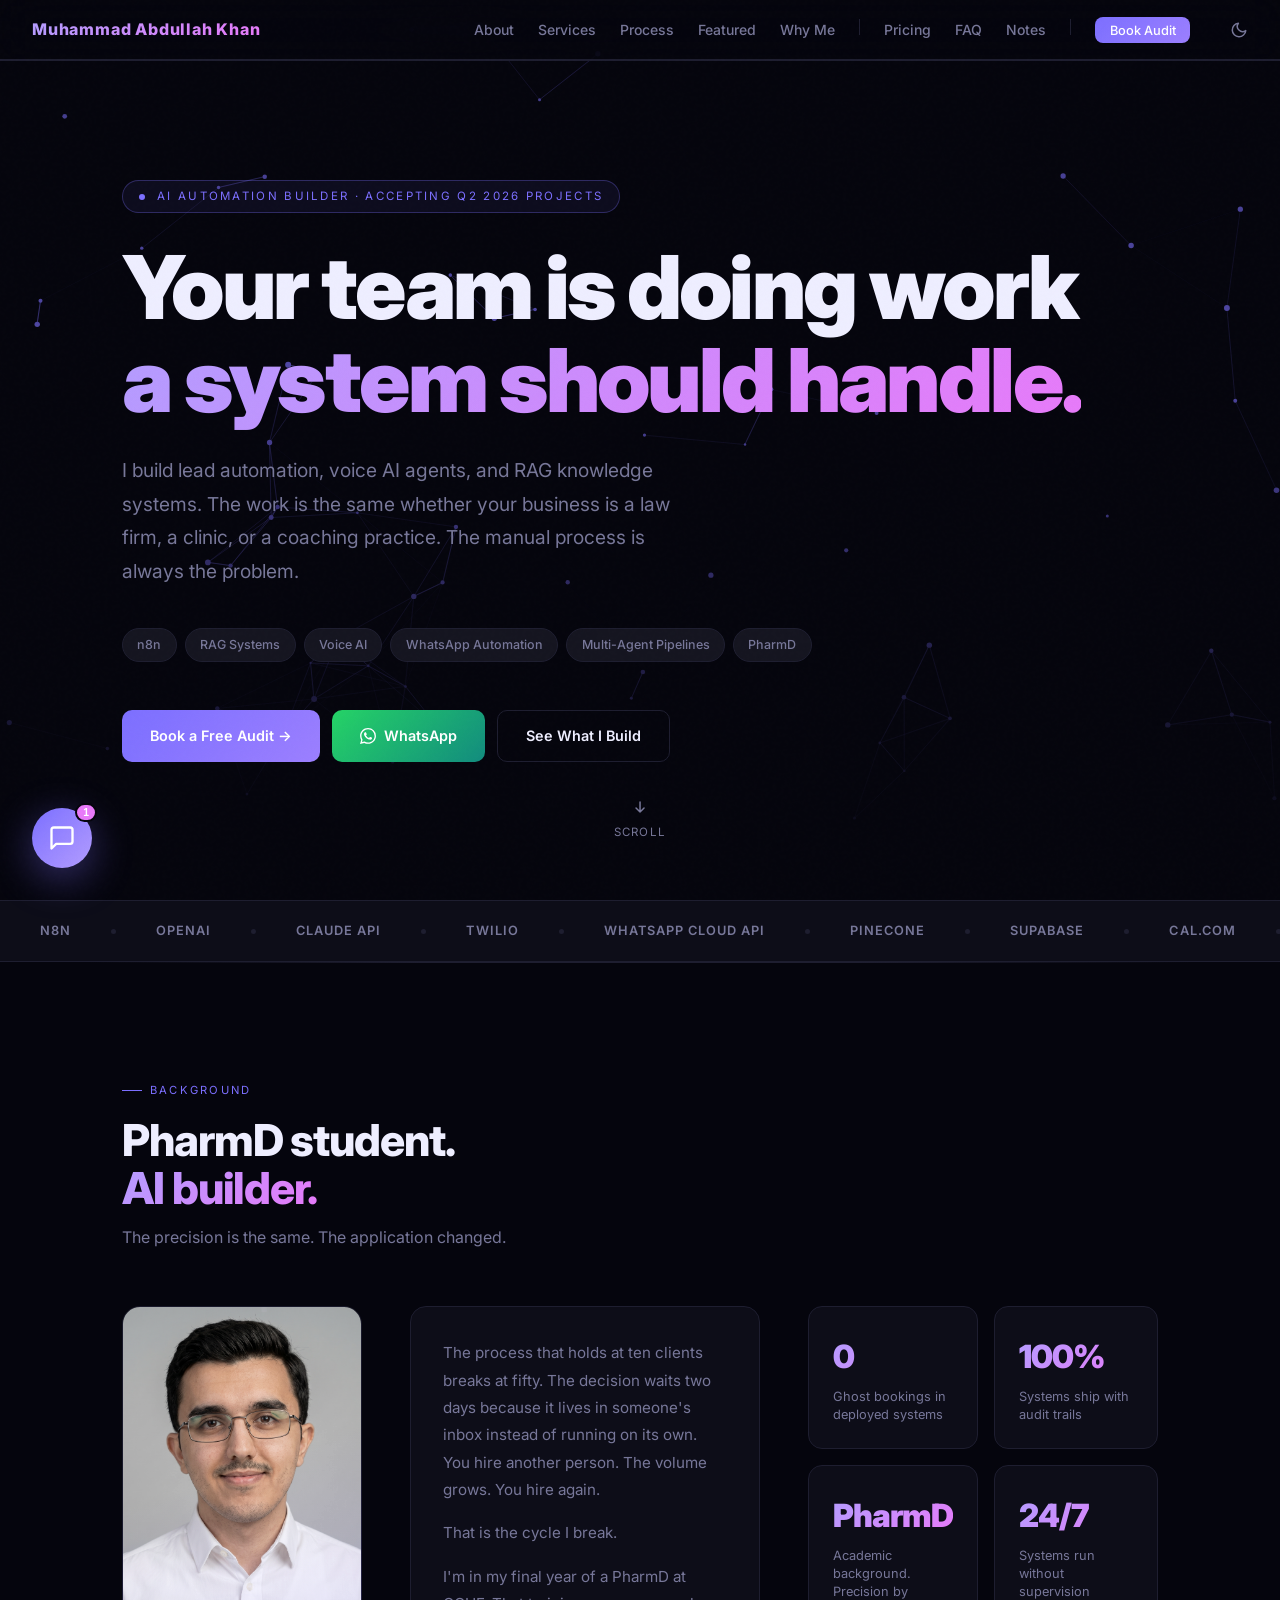
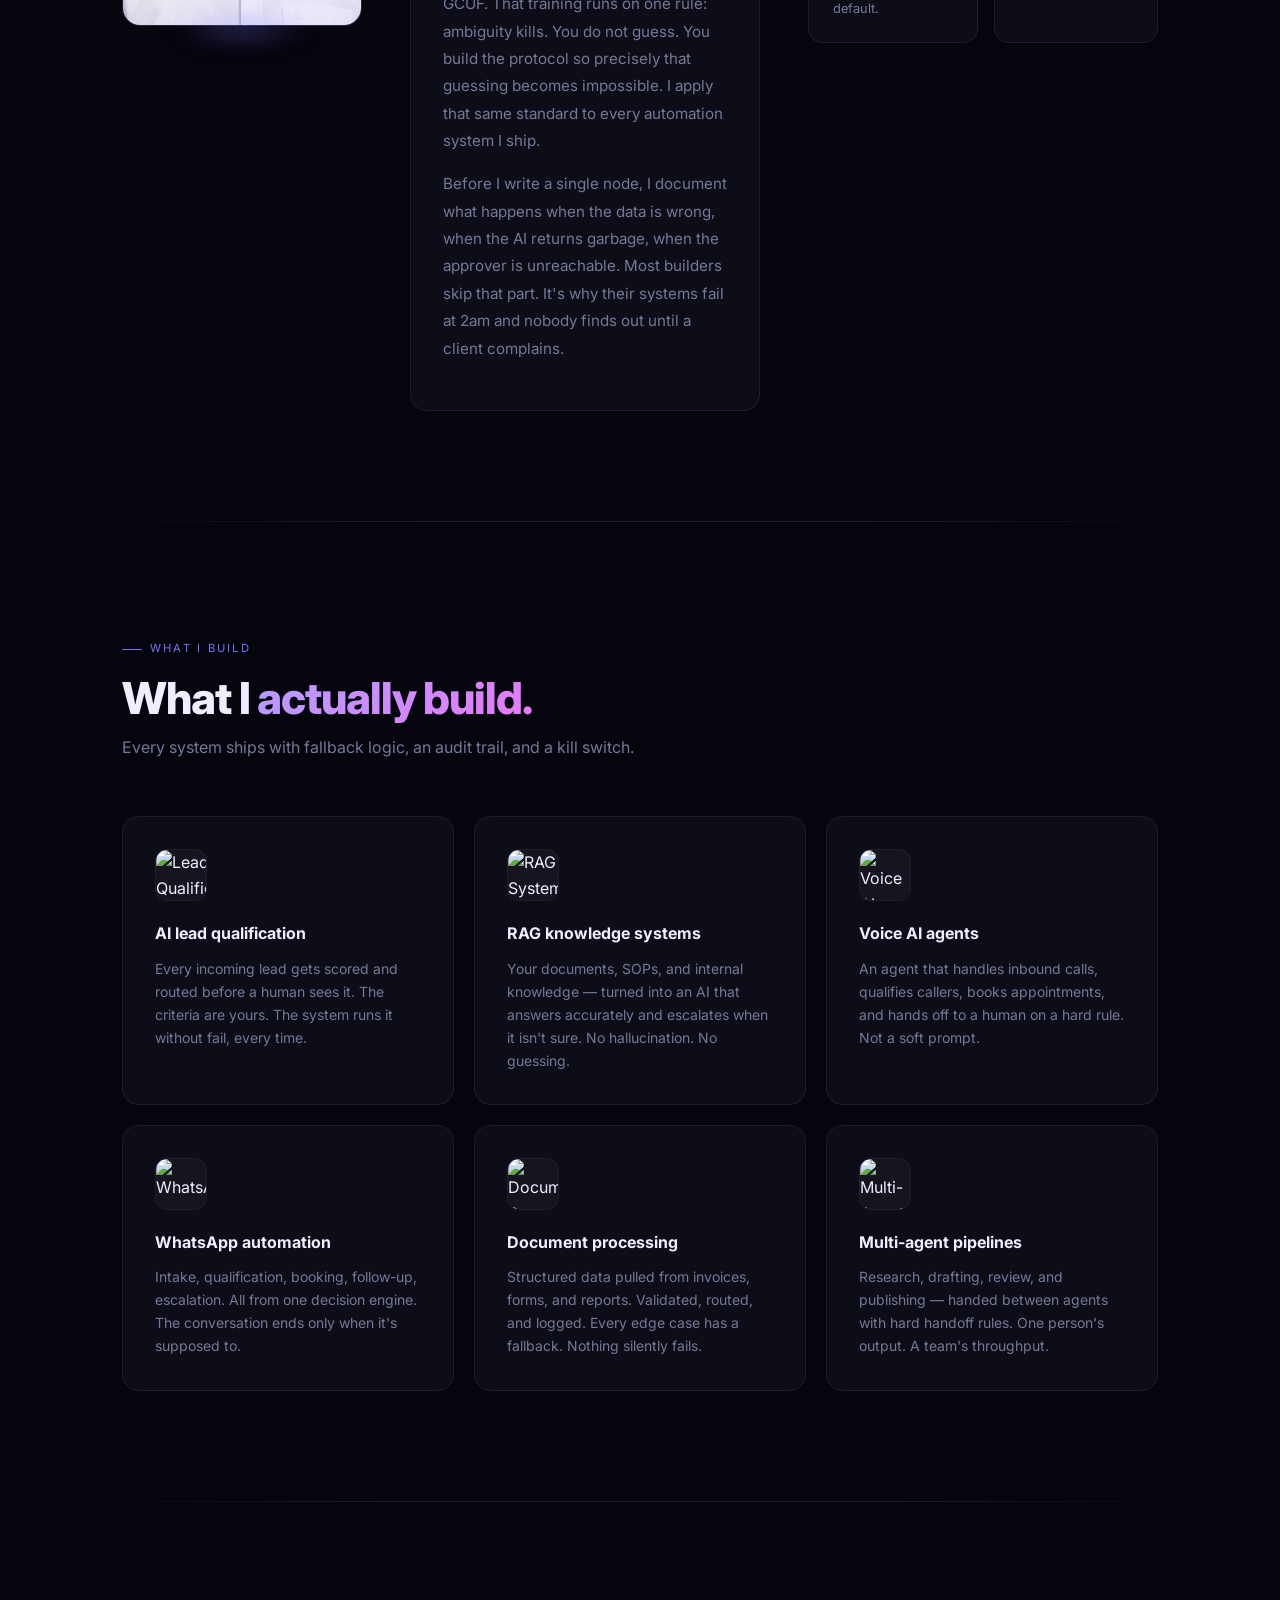
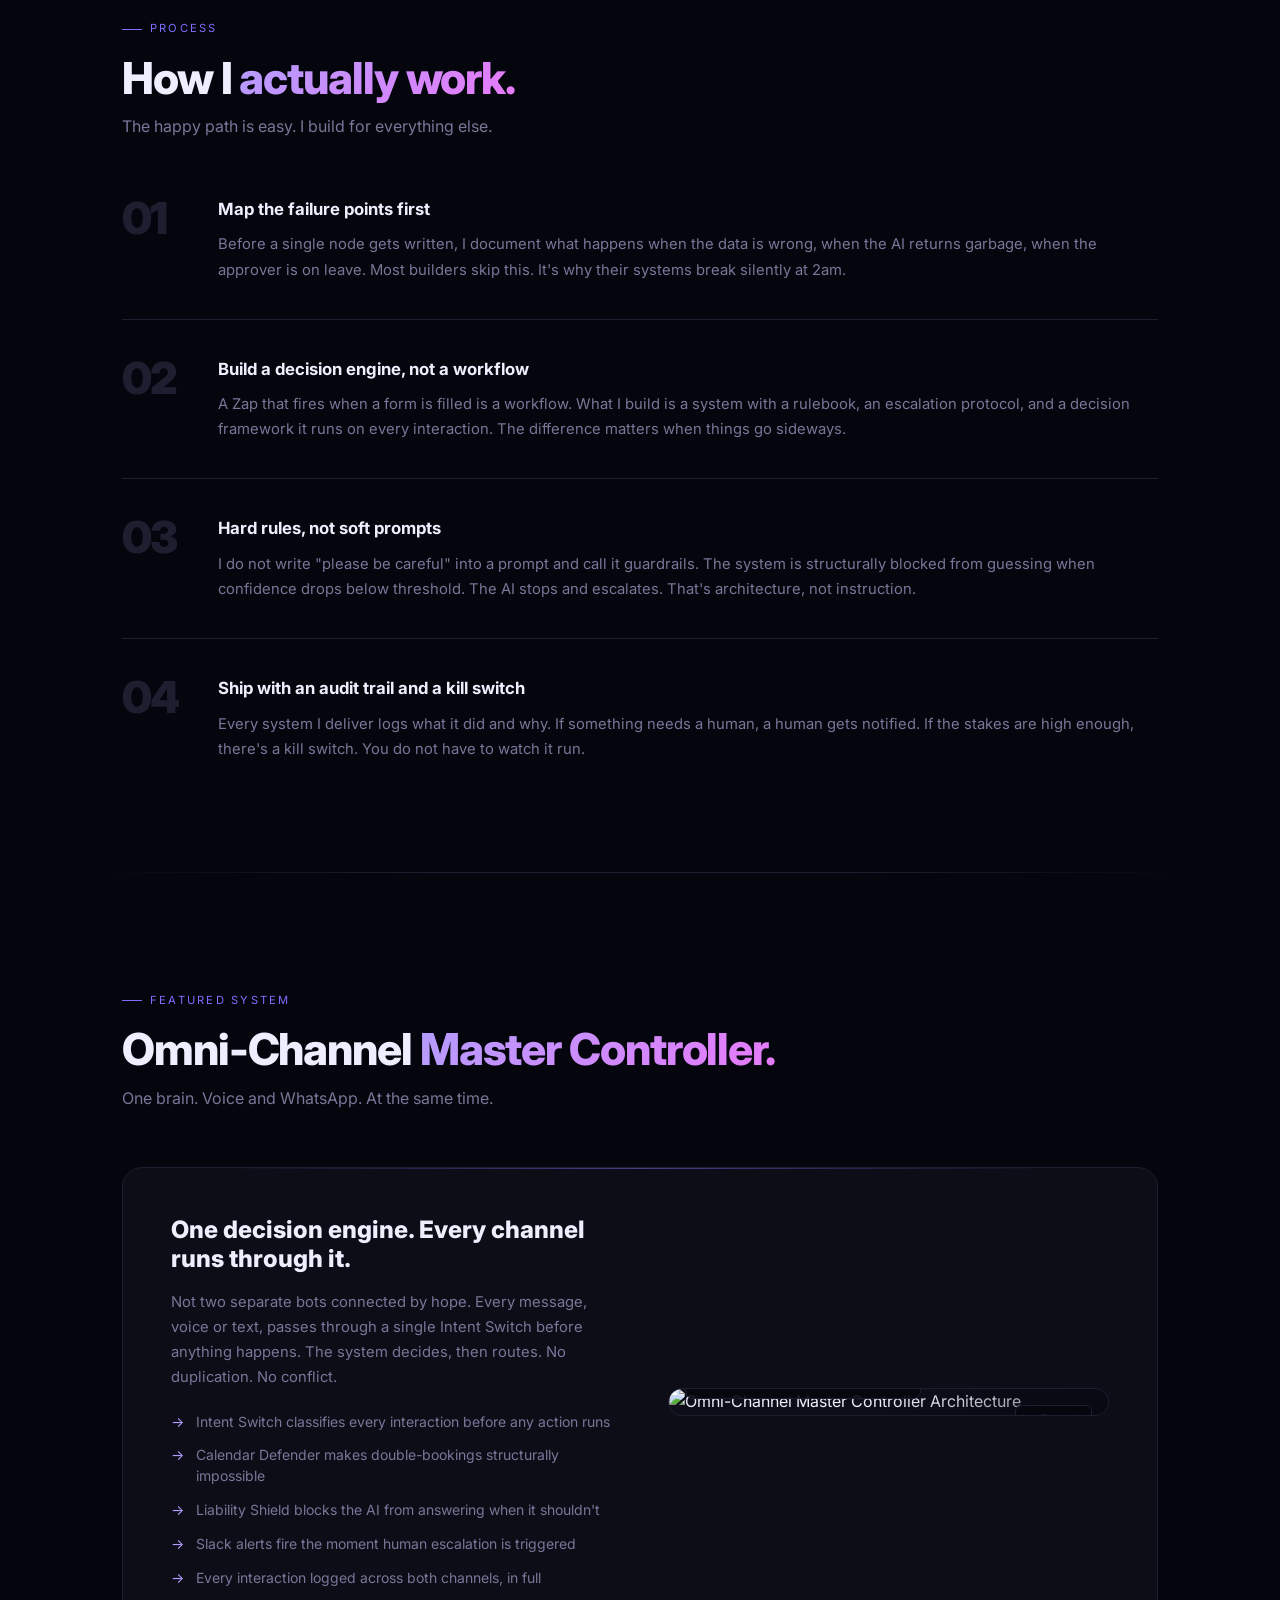
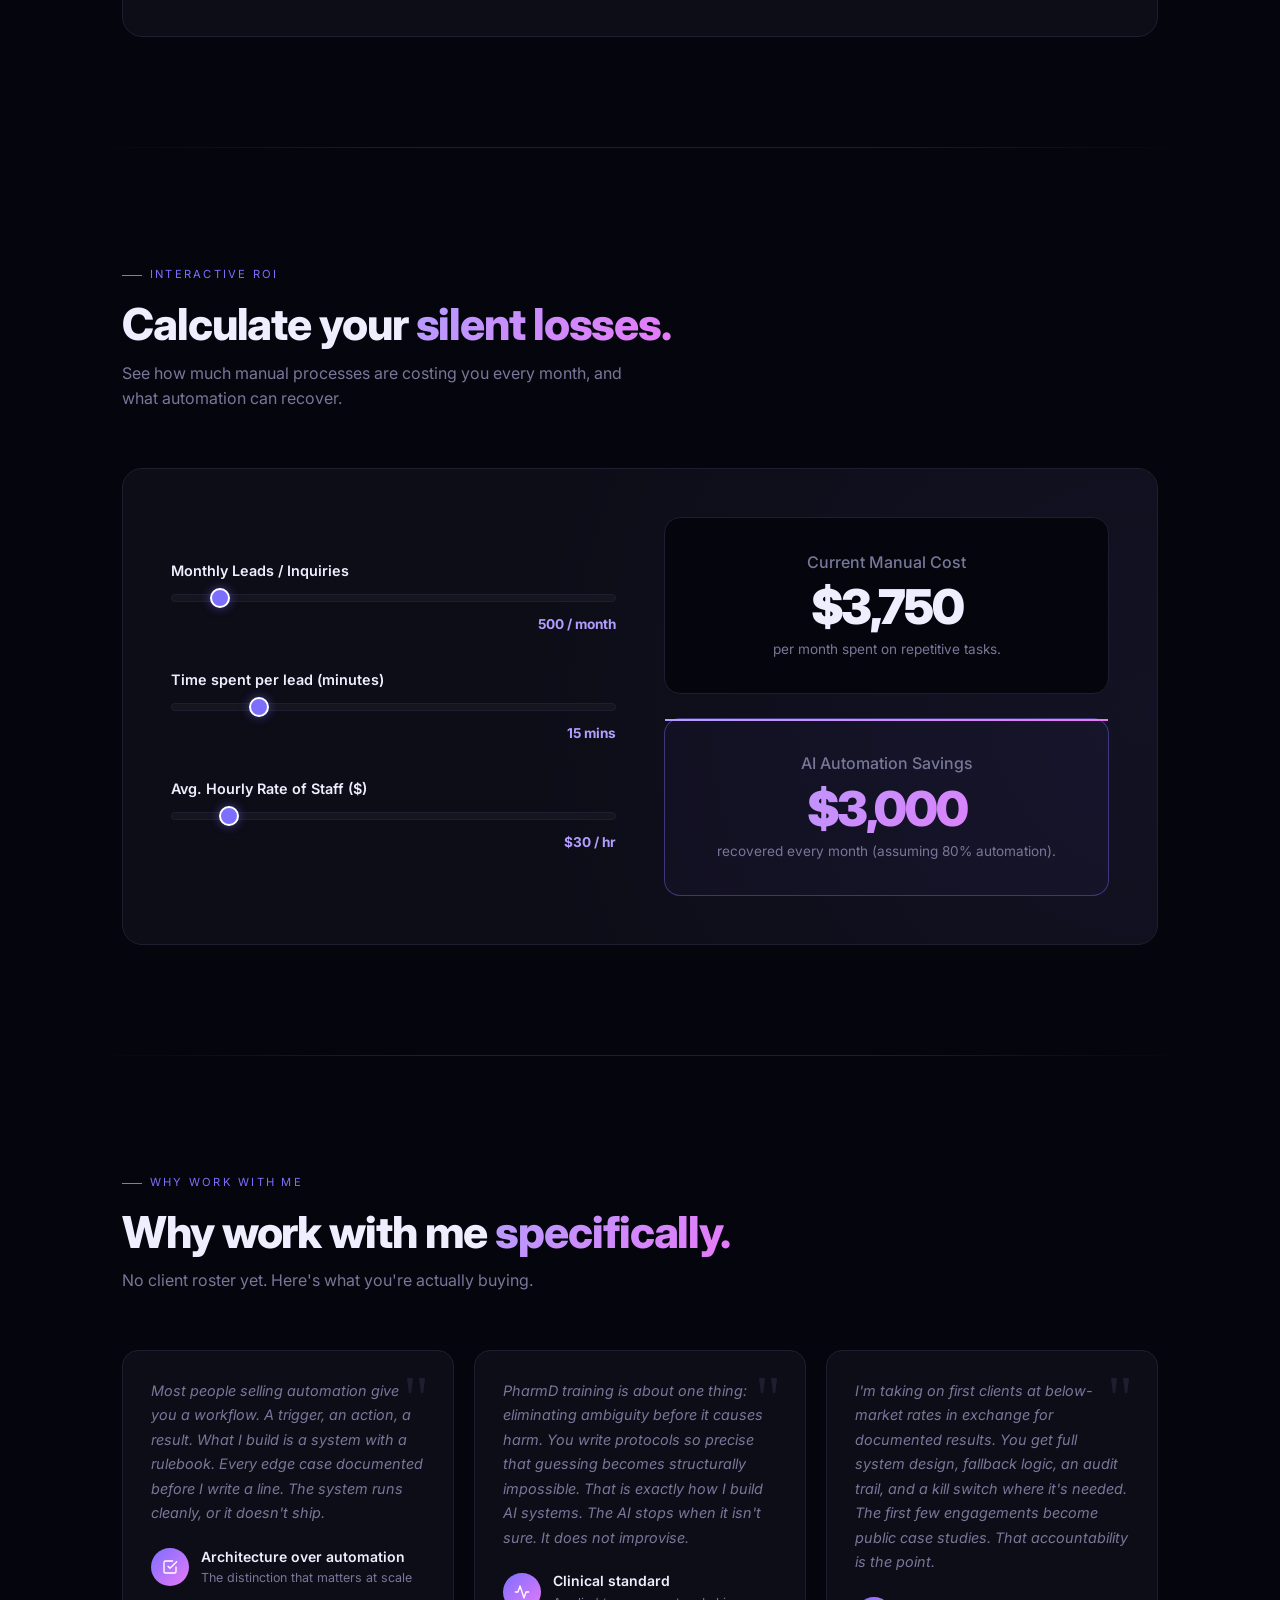
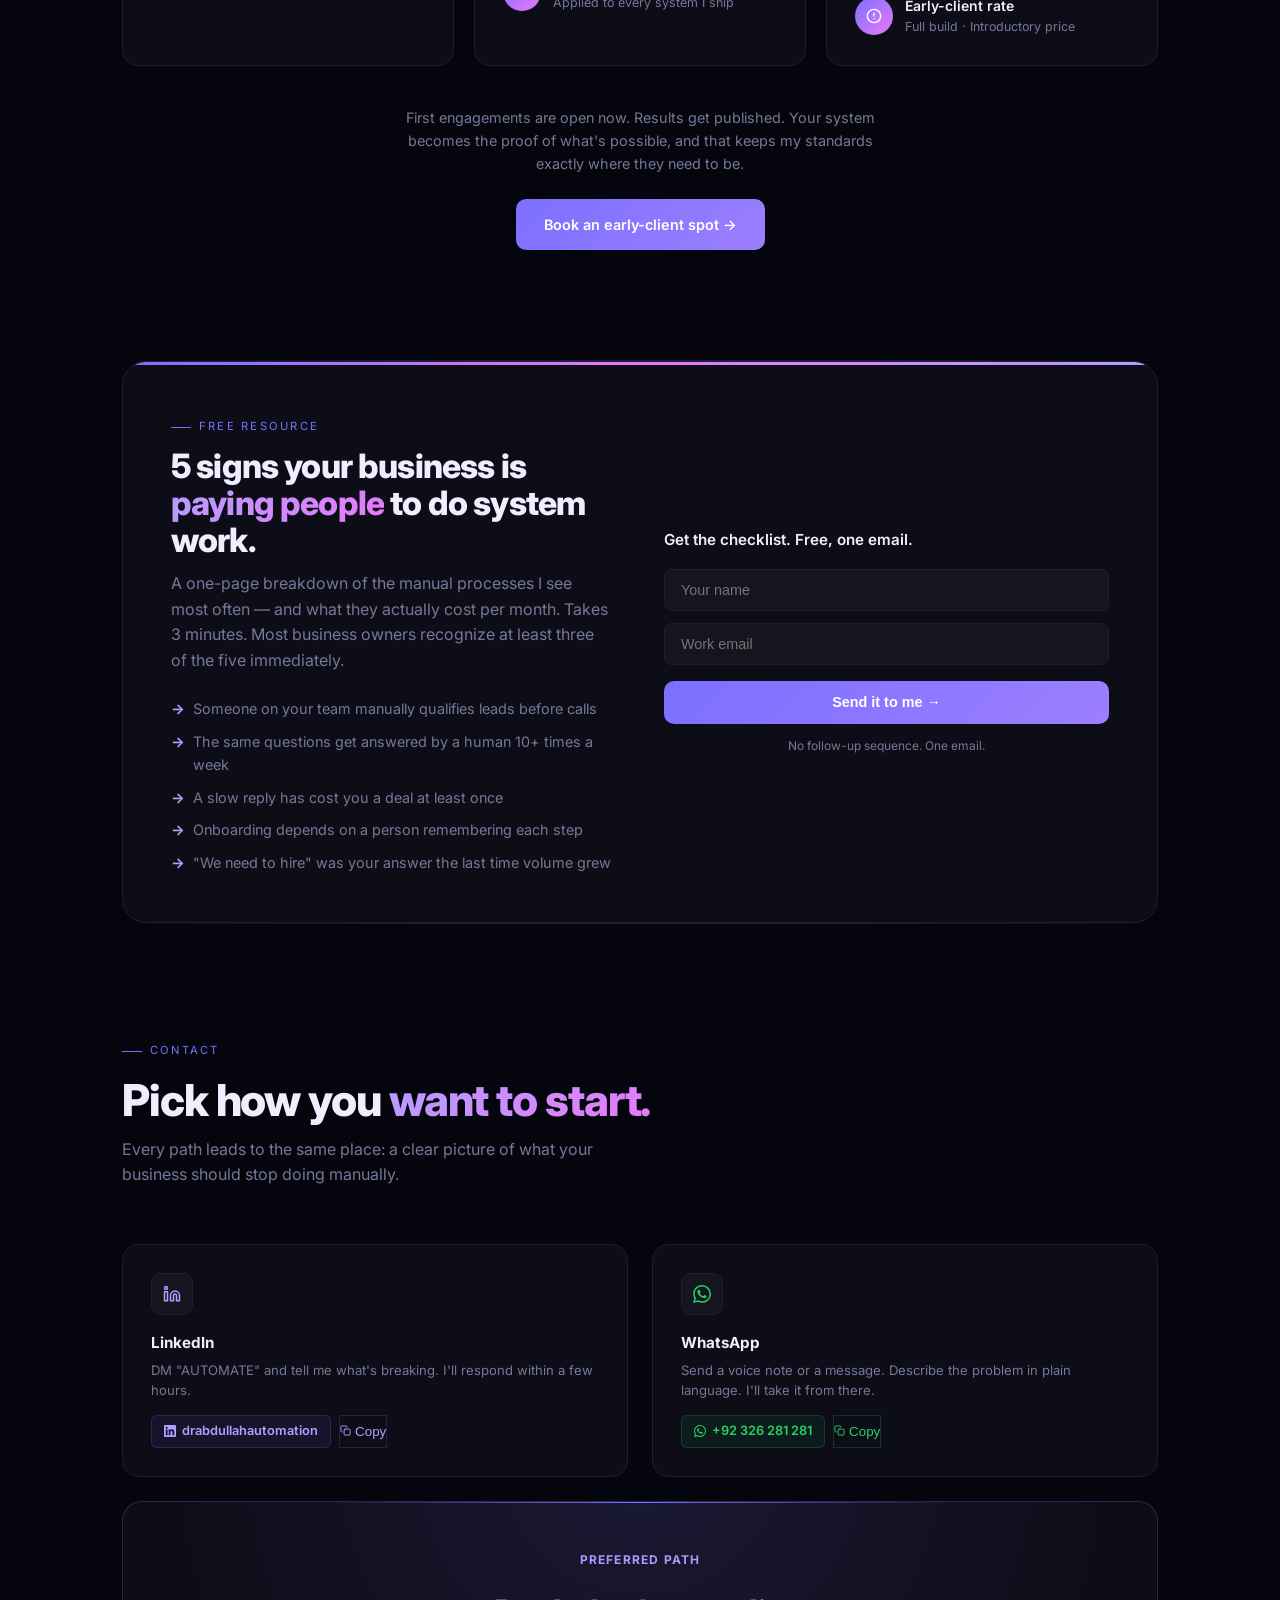
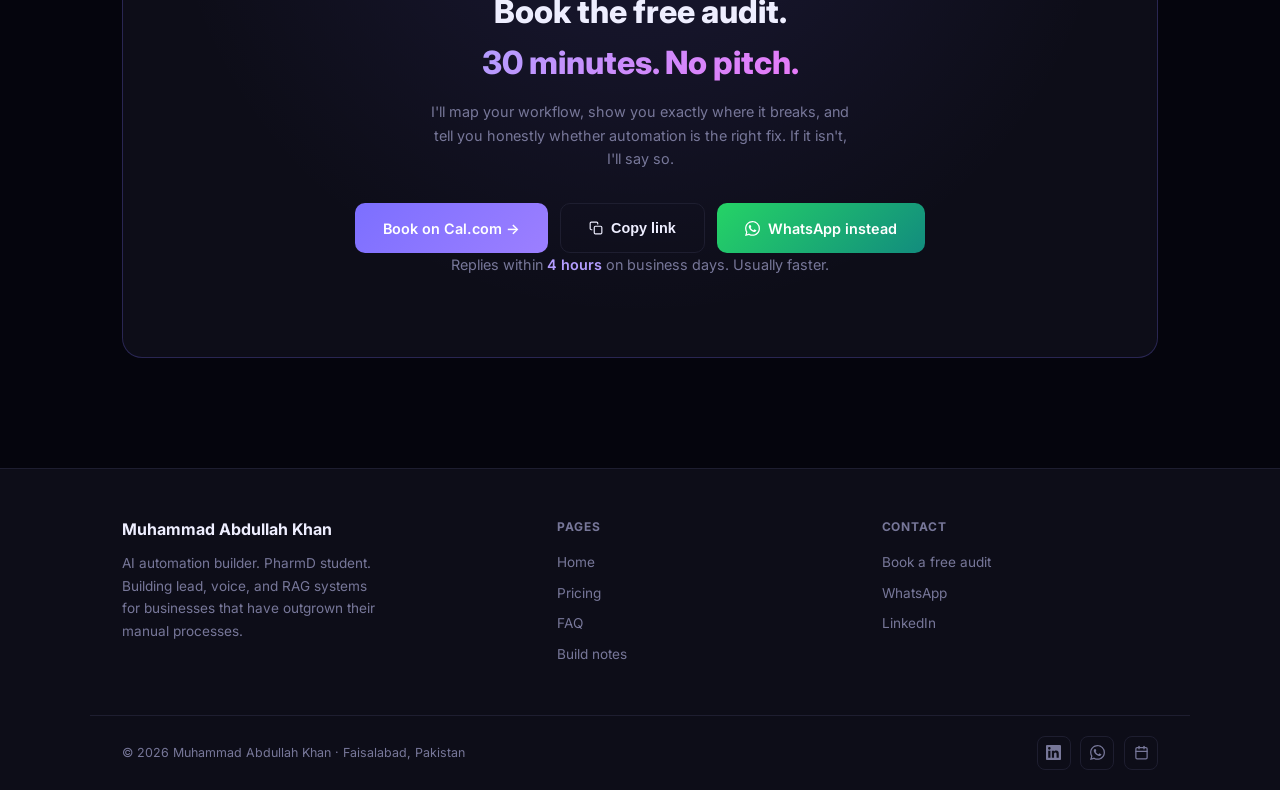
==== index.html @ 9476a9a9 "fix: use actual profile photo dp.png in about section Co-Authored-By: Claude Sonnet 4.6 <noreply@ant" ====
<!DOCTYPE html>
<html lang="en">
<head>
  <meta charset="UTF-8" />
  <meta name="viewport" content="width=device-width, initial-scale=1.0" />
  <title>Muhammad Abdullah Khan — AI Automation Builder</title>
  <meta name="description" content="Muhammad Abdullah Khan builds Lead Automation, Voice AI, and RAG systems for businesses that can't afford one more manual process. Free 30-min audit." />
  <meta property="og:title" content="Muhammad Abdullah Khan — AI Automation Builder" />
  <meta property="og:description" content="I fix what's silently costing you. AI automation that handles the work your team shouldn't be doing." />
  <meta property="og:image" content="https://portfolios-eight-puce.vercel.app/files/Dark_tech_banner_202604121155.jpeg" />
  <meta property="og:url" content="https://portfolios-eight-puce.vercel.app/" />
  <meta property="og:type" content="website" />
  <meta name="twitter:card" content="summary_large_image" />
  <meta name="twitter:title" content="Muhammad Abdullah Khan — AI Automation Builder" />
  <meta name="twitter:description" content="Lead automation, Voice AI, and RAG systems. Free 30-min audit. Domain agnostic — from agencies to healthcare." />
  <meta name="twitter:image" content="https://portfolios-eight-puce.vercel.app/files/Dark_tech_banner_202604121155.jpeg" />
  <link rel="canonical" href="https://portfolios-eight-puce.vercel.app/" />
  <link rel="preconnect" href="https://fonts.googleapis.com">
  <link href="https://fonts.googleapis.com/css2?family=Inter:wght@400;500;600;700;800;900&display=swap" rel="stylesheet">
  <style>
    *, *::before, *::after { box-sizing: border-box; margin: 0; padding: 0; }
    :root {
      --bg: #05050d; --bg2: #0d0d18; --bg3: #151520;
      --accent: #7c6fff; --accent2: #b39dff; --accent3: #e879f9;
      --text: #eeeeff; --muted: #777799; --border: #1e1e30;
      --nav-h: 60px;
    }
    html[data-theme="light"] {
      --bg: #fafafa; --bg2: #ffffff; --bg3: #f0f0f5;
      --accent: #5e4bd8; --accent2: #7c6fff; --accent3: #d15ce0;
      --text: #1a1a24; --muted: #6a6a8a; --border: #e2e2ec;
    }
    html { scroll-behavior: smooth; transition: background 0.4s, color 0.4s; }
    body { background: var(--bg); color: var(--text); font-family: 'Inter', system-ui, sans-serif; line-height: 1.6; overflow-x: hidden; transition: background 0.4s, color 0.4s; }

    /* LIGHT MODE SPECIFIC ADJUSTMENTS */
    html[data-theme="light"] .bg-glow { opacity: 0.8 !important; }
    html[data-theme="light"] .bg-glow-1 { background: radial-gradient(circle, rgba(94,75,216,.08) 0%, transparent 70%); }
    html[data-theme="light"] .bg-glow-2 { background: radial-gradient(circle, rgba(209,92,224,.06) 0%, transparent 70%); }
    html[data-theme="light"] .bg-glow-3 { background: radial-gradient(circle, rgba(94,75,216,.05) 0%, transparent 70%); }
    html[data-theme="light"] .nav-logo { background: linear-gradient(135deg, var(--accent), var(--accent3)); -webkit-background-clip: text; }
    html[data-theme="light"] .stat-number { background: linear-gradient(135deg, var(--accent), var(--accent3)); -webkit-background-clip: text; }
    html[data-theme="light"] .gradient-text { background: linear-gradient(135deg, var(--accent), var(--accent3), var(--accent)); background-size: 200% 200%; -webkit-background-clip: text; }
    html[data-theme="light"] nav, html[data-theme="light"] .mobile-menu { background: rgba(250,250,250,.85); }
    html[data-theme="light"] nav.scrolled { background: rgba(250,250,250,.97) !important; }
    html[data-theme="light"] .hero-video-bg::after { background: linear-gradient(to bottom, rgba(250,250,250,.3) 0%, rgba(250,250,250,.1) 40%, rgba(250,250,250,.85) 85%, var(--bg) 100%); }
    html[data-theme="light"] .tools-strip-video video { filter: invert(1) hue-rotate(180deg); opacity: 0.04; }
    html[data-theme="light"] .about-text { background-blend-mode: overlay; background-color: rgba(255,255,255,0.9); }
    html[data-theme="light"] .contact-bg { filter: invert(1); opacity: 0.04; }
    html[data-theme="light"] .process-bg { filter: invert(1); opacity: 0.03; }
    html[data-theme="light"] .system-visual-overlay { background: linear-gradient(160deg, transparent 50%, rgba(250,250,250,.8) 100%); }
    html[data-theme="light"] .system-badge { background: rgba(255,255,255,.9); color: var(--accent); }
    html[data-theme="light"] .chatbot-window { background: rgba(250,250,250,0.98); box-shadow: 0 20px 80px rgba(0,0,0,0.1); }
    html[data-theme="light"] .chatbot-header, html[data-theme="light"] .chatbot-input-area { background: rgba(255,255,255,0.95); }
    html[data-theme="light"] .msg-bot, html[data-theme="light"] .msg-typing { background: #f3f3f8; }
    html[data-theme="light"] .chatbot-input { background: #ffffff; }
    html[data-theme="light"] .chatbot-badge { border-color: #fafafa; }

    /* GRAIN */
    body::before {
      content: ''; position: fixed; inset: 0; pointer-events: none; z-index: 1000; opacity: 0.35;
      background-image: url("data:image/svg+xml,%3Csvg viewBox='0 0 256 256' xmlns='http://www.w3.org/2000/svg'%3E%3Cfilter id='n'%3E%3CfeTurbulence type='fractalNoise' baseFrequency='0.9' numOctaves='4' stitchTiles='stitch'/%3E%3C/filter%3E%3Crect width='100%25' height='100%25' filter='url(%23n)' opacity='0.04'/%3E%3C/svg%3E");
    }

    /* GLOWS */
    .bg-glow { position: fixed; pointer-events: none; z-index: 0; border-radius: 50%; }
    .bg-glow-1 { width: 700px; height: 700px; background: radial-gradient(circle, rgba(124,111,255,.13) 0%, transparent 70%); top: -150px; left: -200px; animation: drift 12s ease-in-out infinite alternate; }
    .bg-glow-2 { width: 500px; height: 500px; background: radial-gradient(circle, rgba(232,121,249,.09) 0%, transparent 70%); top: 40vh; right: -100px; animation: drift 16s ease-in-out infinite alternate-reverse; }
    .bg-glow-3 { width: 400px; height: 400px; background: radial-gradient(circle, rgba(124,111,255,.07) 0%, transparent 70%); bottom: 10vh; left: 30%; animation: drift 14s ease-in-out infinite alternate; }
    @keyframes drift { from { transform: translate(0,0) scale(1); } to { transform: translate(40px,30px) scale(1.06); } }

    /* REVEAL */
    .reveal { opacity: 0; transform: translateY(28px); transition: opacity .7s cubic-bezier(.16,1,.3,1), transform .7s cubic-bezier(.16,1,.3,1); }
    .reveal.visible { opacity: 1; transform: none; }
    .reveal-delay-1 { transition-delay: .1s; } .reveal-delay-2 { transition-delay: .2s; }
    .reveal-delay-3 { transition-delay: .3s; } .reveal-delay-4 { transition-delay: .4s; }
    .reveal-delay-5 { transition-delay: .5s; } .reveal-delay-6 { transition-delay: .6s; }

    /* ── NAV ── */
    nav {
      position: fixed; top: 0; width: 100%; z-index: 200;
      background: rgba(5,5,13,.8); backdrop-filter: blur(20px) saturate(180%);
      border-bottom: 1px solid var(--border);
      padding: 0 2rem; display: flex; justify-content: space-between; align-items: center;
      height: var(--nav-h); transition: background .3s;
    }
    nav.scrolled { background: rgba(5,5,13,.95) !important; }
    .nav-logo { font-weight: 800; font-size: 1rem; letter-spacing: .05em; background: linear-gradient(135deg, var(--accent2), var(--accent3)); -webkit-background-clip: text; -webkit-text-fill-color: transparent; }
    .nav-links { display: flex; gap: 1.5rem; list-style: none; align-items: center; }
    .nav-links a { color: var(--muted); text-decoration: none; font-size: .875rem; font-weight: 500; transition: color .2s; position: relative; padding-bottom: 2px; }
    .nav-links a::after { content: ''; position: absolute; bottom: -4px; left: 0; width: 0; height: 1px; background: var(--accent2); transition: width .3s; }
    .nav-links a:hover, .nav-links a.active { color: var(--text); }
    .nav-links a.active::after, .nav-links a:hover::after { width: 100%; }
    .nav-divider { width: 1px; height: 16px; background: var(--border); display: inline-block; }
    .nav-links a.nav-cta { background: linear-gradient(135deg, var(--accent), #9c7fff); -webkit-background-clip: unset; -webkit-text-fill-color: unset; color: #fff; padding: .35rem .9rem; border-radius: 8px; font-size: .8rem; }
    .nav-links a.nav-cta:hover { opacity: .85; transform: translateY(-1px); }
    .nav-links a.nav-cta::after { display: none; }

    /* hamburger */
    .hamburger { display: none; flex-direction: column; gap: 5px; cursor: pointer; padding: 4px; background: none; border: none; }
    .hamburger span { display: block; width: 22px; height: 2px; background: var(--muted); border-radius: 2px; transition: all .3s; }
    .hamburger.open span:nth-child(1) { transform: translateY(7px) rotate(45deg); }
    .hamburger.open span:nth-child(2) { opacity: 0; }
    .hamburger.open span:nth-child(3) { transform: translateY(-7px) rotate(-45deg); }

    /* mobile drawer */
    .mobile-menu {
      position: fixed; top: var(--nav-h); left: 0; right: 0; z-index: 199;
      background: rgba(5,5,13,.97); backdrop-filter: blur(20px);
      border-bottom: 1px solid var(--border);
      padding: 0 2rem; max-height: 0; overflow: hidden;
      transition: max-height .4s cubic-bezier(.16,1,.3,1), padding .4s;
      display: flex; flex-direction: column; gap: 0;
    }
    .mobile-menu.open { max-height: 400px; padding: 1.5rem 2rem; gap: 1.25rem; }
    .mobile-menu a { color: var(--muted); text-decoration: none; font-size: 1rem; font-weight: 500; transition: color .2s; }
    .mobile-menu a:hover { color: var(--text); }

    /* ── HERO ── */
    .hero-wrapper { position: relative; min-height: 100vh; overflow: hidden; }
    .hero-video-bg { position: absolute; inset: 0; z-index: 0; background-color: var(--bg); transition: background-color 0.4s; }
    #bgCanvas { display: block; width: 100%; height: 100%; opacity: 0.7; transition: opacity 0.4s; }
    html[data-theme="light"] #bgCanvas { opacity: 0.4; }
    .hero-video-bg::after { content: ''; position: absolute; inset: 0; background: linear-gradient(to bottom, rgba(5,5,13,.3) 0%, rgba(5,5,13,.1) 40%, rgba(5,5,13,.85) 85%, var(--bg) 100%); pointer-events: none; }

    #hero { position: relative; z-index: 1; padding: 180px 2rem 120px; max-width: 1100px; margin: 0 auto; }
    .hero-label { font-size: .72rem; letter-spacing: .2em; text-transform: uppercase; color: var(--accent); margin-bottom: 1.75rem; display: inline-flex; align-items: center; gap: .75rem; border: 1px solid rgba(124,111,255,.3); padding: .4rem 1rem; border-radius: 999px; background: rgba(124,111,255,.07); }
    .hero-label .dot { width: 6px; height: 6px; border-radius: 50%; background: var(--accent); animation: pulse 2s ease-in-out infinite; }
    @keyframes pulse { 0%,100% { opacity:1; transform:scale(1); } 50% { opacity:.45; transform:scale(.8); } }
    h1 { font-size: clamp(2.8rem, 7vw, 5.5rem); font-weight: 900; line-height: 1.05; letter-spacing: -.03em; }
    .gradient-text { background: linear-gradient(135deg, #b39dff 0%, #e879f9 50%, #7c6fff 100%); background-size: 200% 200%; -webkit-background-clip: text; -webkit-text-fill-color: transparent; animation: shimmer 4s ease-in-out infinite; }
    @keyframes shimmer { 0%,100% { background-position: 0% 50%; } 50% { background-position: 100% 50%; } }
    .hero-tagline { font-size: clamp(1rem, 2vw, 1.2rem); color: var(--muted); margin: 1.75rem 0 2.5rem; max-width: 580px; line-height: 1.75; }
    .hero-pills { display: flex; flex-wrap: wrap; gap: .5rem; margin-bottom: 3rem; }
    .pill { background: var(--bg3); border: 1px solid var(--border); color: var(--muted); padding: .35rem .9rem; border-radius: 999px; font-size: .78rem; font-weight: 500; transition: all .2s; cursor: default; }
    .pill:hover { border-color: rgba(124,111,255,.4); color: var(--accent2); background: rgba(124,111,255,.06); }
    .hero-ctas { display: flex; flex-wrap: wrap; gap: .75rem; }

    .btn { display: inline-flex; align-items: center; gap: .5rem; padding: .85rem 1.75rem; background: linear-gradient(135deg, var(--accent), #9c7fff); color: #fff; border-radius: 10px; font-weight: 600; text-decoration: none; font-size: .9rem; transition: all .25s; border: none; cursor: pointer; position: relative; overflow: hidden; }
    .btn::before { content: ''; position: absolute; inset: 0; background: linear-gradient(135deg, rgba(255,255,255,.1), transparent); opacity: 0; transition: opacity .25s; }
    .btn:hover { transform: translateY(-2px); box-shadow: 0 8px 30px rgba(124,111,255,.4); }
    .btn:hover::before { opacity: 1; }
    .btn-outline { background: transparent; border: 1px solid var(--border); color: var(--text); box-shadow: none; }
    .btn-outline:hover { border-color: rgba(124,111,255,.5); background: rgba(124,111,255,.06); box-shadow: 0 8px 30px rgba(124,111,255,.1); color: var(--accent2); }
    .btn-wa { background: linear-gradient(135deg, #25d366, #128c7e); }
    .btn-wa:hover { box-shadow: 0 8px 30px rgba(37,211,102,.35); }

    .scroll-indicator { position: absolute; bottom: 2.5rem; left: 50%; transform: translateX(-50%); display: flex; flex-direction: column; align-items: center; gap: .5rem; color: var(--muted); font-size: .72rem; letter-spacing: .1em; text-transform: uppercase; animation: bounce 2s ease-in-out infinite; }
    @keyframes bounce { 0%,100% { transform: translateX(-50%) translateY(0); } 50% { transform: translateX(-50%) translateY(6px); } }

    /* ── SHARED ── */
    section { padding: 110px 2rem; max-width: 1100px; margin: 0 auto; position: relative; z-index: 1; }
    .section-header { margin-bottom: 3.5rem; }
    .section-label { font-size: .7rem; letter-spacing: .2em; text-transform: uppercase; color: var(--accent); margin-bottom: 1rem; display: inline-flex; align-items: center; gap: .5rem; }
    .section-label::before { content: ''; display: block; width: 20px; height: 1px; background: var(--accent); }
    h2 { font-size: clamp(1.9rem, 3.5vw, 2.75rem); font-weight: 800; letter-spacing: -.025em; line-height: 1.1; }
    .section-sub { color: var(--muted); margin-top: .75rem; max-width: 520px; font-size: 1rem; }
    .divider { max-width: 1100px; margin: 0 auto; height: 1px; background: linear-gradient(90deg, transparent, var(--border) 30%, var(--border) 70%, transparent); }

    /* ── TOOLS STRIP ── */
    .tools-strip { border-top: 1px solid var(--border); border-bottom: 1px solid var(--border); background: var(--bg2); overflow: hidden; position: relative; z-index: 1; }
    .tools-strip-video { position: absolute; inset: 0; z-index: 0; pointer-events: none; }
    .tools-strip-video video { width: 100%; height: 100%; object-fit: cover; opacity: .07; filter: saturate(1.8); }
    .tools-strip-inner { position: relative; z-index: 1; }
    .tools-strip-inner { display: flex; align-items: center; gap: 0; padding: 1.25rem 0; white-space: nowrap; animation: marquee 28s linear infinite; }
    .tools-strip:hover .tools-strip-inner { animation-play-state: paused; }
    @keyframes marquee { from { transform: translateX(0); } to { transform: translateX(-50%); } }
    .tool-item { display: inline-flex; align-items: center; gap: .6rem; padding: 0 2.5rem; color: var(--muted); font-size: .8rem; font-weight: 600; letter-spacing: .08em; text-transform: uppercase; flex-shrink: 0; transition: color .2s; }
    .tool-item:hover { color: var(--accent2); }
    .tool-dot { width: 5px; height: 5px; border-radius: 50%; background: var(--border); flex-shrink: 0; }

    /* ── ABOUT ── */
    .about-grid { display: grid; grid-template-columns: 240px 1fr 1fr; gap: 3rem; align-items: start; }
    .profile-photo-wrap { position: relative; }
    .profile-photo { width: 100%; aspect-ratio: 3/4; object-fit: cover; border-radius: 18px; border: 1px solid var(--border); display: block; filter: grayscale(12%) contrast(1.05); }
    .profile-photo-wrap::after { content: ''; position: absolute; inset: 0; border-radius: 18px; background: linear-gradient(160deg, transparent 50%, rgba(124,111,255,.15) 100%); pointer-events: none; }
    .profile-glow { position: absolute; bottom: -20px; left: 50%; transform: translateX(-50%); width: 140px; height: 35px; background: radial-gradient(ellipse, rgba(124,111,255,.35), transparent 70%); filter: blur(10px); pointer-events: none; }
    .about-text { background: url('files/Dark_technology_texture_202604121155.jpeg') center/cover; background-blend-mode: overlay; background-color: var(--bg2); border: 1px solid var(--border); border-radius: 16px; padding: 2rem; }
    .about-text p { color: var(--muted); margin-bottom: 1rem; font-size: .95rem; line-height: 1.8; }
    .about-text p strong { color: var(--text); font-weight: 600; }
    .about-stats { display: grid; grid-template-columns: 1fr 1fr; gap: 1rem; }
    .stat-card { background: var(--bg2); border: 1px solid var(--border); border-radius: 14px; padding: 1.5rem; transition: border-color .3s, transform .3s; position: relative; overflow: visible; cursor: default; }
    .stat-card::before { content: ''; position: absolute; top: 0; left: 0; right: 0; height: 1px; background: linear-gradient(90deg, transparent, rgba(124,111,255,.4), transparent); opacity: 0; transition: opacity .3s; }
    .stat-card:hover { border-color: rgba(124,111,255,.3); transform: translateY(-3px); }
    .stat-card:hover::before { opacity: 1; }
    .stat-number { font-size: 2rem; font-weight: 900; letter-spacing: -.03em; background: linear-gradient(135deg, var(--accent2), var(--accent3)); -webkit-background-clip: text; -webkit-text-fill-color: transparent; }
    .stat-label { font-size: .8rem; color: var(--muted); margin-top: .35rem; line-height: 1.4; }

    /* ── SERVICES ── */
    .services-grid { display: grid; grid-template-columns: repeat(3, 1fr); gap: 1.25rem; }
    .service-card { background: var(--bg2); border: 1px solid var(--border); border-radius: 16px; padding: 2rem; transition: all .3s cubic-bezier(.16,1,.3,1); position: relative; overflow: hidden; }
    .service-card::after { content: ''; position: absolute; inset: 0; background: radial-gradient(circle at 50% 0%, rgba(124,111,255,.07), transparent 60%); opacity: 0; transition: opacity .3s; }
    .service-card:hover { border-color: rgba(124,111,255,.4); transform: translateY(-5px); box-shadow: 0 20px 60px rgba(124,111,255,.1); }
    .service-card:hover::after { opacity: 1; }
    .service-icon { width: 52px; height: 52px; border-radius: 12px; overflow: hidden; margin-bottom: 1.25rem; border: 1px solid var(--border); position: relative; z-index: 1; transition: border-color .3s; background: var(--bg3); }
    .service-icon img { width: 100%; height: 100%; object-fit: cover; transition: transform .4s; }
    .service-card:hover .service-icon { border-color: rgba(124,111,255,.5); }
    .service-card:hover .service-icon img { transform: scale(1.1); }
    .service-card h3 { font-size: 1rem; font-weight: 700; margin-bottom: .6rem; position: relative; z-index: 1; }
    .service-card p { color: var(--muted); font-size: .875rem; line-height: 1.65; position: relative; z-index: 1; }

    /* ── PROCESS ── */
    .process-section-wrap { position: relative; overflow: hidden; }
    .process-bg { position: absolute; inset: 0; background: url('files/Four_glowing_nodes_202604121156.jpeg') center/cover no-repeat; opacity: .06; pointer-events: none; }
    .process-list { display: flex; flex-direction: column; }
    .process-item { display: grid; grid-template-columns: 64px 1fr; gap: 2rem; align-items: start; padding: 2.25rem 0; border-bottom: 1px solid var(--border); transition: all .3s; }
    .process-item:first-child { padding-top: 0; }
    .process-item:last-child { border-bottom: none; padding-bottom: 0; }
    .process-item:hover .process-num { color: var(--accent2); }
    .process-num { font-size: 2.75rem; font-weight: 900; color: var(--border); line-height: 1; transition: color .3s; letter-spacing: -.04em; }
    .process-item h3 { font-size: 1.05rem; font-weight: 700; margin-bottom: .6rem; }
    .process-item p { color: var(--muted); font-size: .925rem; line-height: 1.7; }

    /* ── FEATURED ── */
    .featured-box { background: var(--bg2); border: 1px solid var(--border); border-radius: 20px; padding: 3rem; display: grid; grid-template-columns: 1fr 1fr; gap: 3.5rem; align-items: center; position: relative; overflow: hidden; }
    .featured-box::before { content: ''; position: absolute; top: 0; left: 0; right: 0; height: 1px; background: linear-gradient(90deg, transparent 10%, rgba(124,111,255,.5) 50%, transparent 90%); }
    .featured-box h3 { font-size: 1.5rem; font-weight: 800; margin-bottom: 1rem; line-height: 1.2; }
    .featured-box > div > p { color: var(--muted); margin-bottom: 1.25rem; font-size: .925rem; line-height: 1.7; }
    .feature-points { list-style: none; display: flex; flex-direction: column; gap: .8rem; }
    .feature-points li { display: flex; align-items: flex-start; gap: .75rem; color: var(--muted); font-size: .875rem; line-height: 1.5; }
    .arrow { color: var(--accent2); flex-shrink: 0; }
    .system-visual { border-radius: 14px; overflow: hidden; border: 1px solid var(--border); position: relative; cursor: pointer; }
    .system-visual img { width: 100%; display: block; transition: transform .5s ease; }
    .system-visual:hover img { transform: scale(1.03); }
    .system-visual-overlay { position: absolute; inset: 0; background: linear-gradient(160deg, transparent 50%, rgba(5,5,13,.6) 100%); }
    .system-badge { position: absolute; bottom: 1rem; left: 1rem; background: rgba(5,5,13,.85); border: 1px solid var(--border); backdrop-filter: blur(10px); border-radius: 8px; padding: .5rem .9rem; font-size: .75rem; color: var(--accent2); font-weight: 600; letter-spacing: .05em; }
    .expand-hint { position: absolute; top: 1rem; right: 1rem; background: rgba(5,5,13,.7); border: 1px solid var(--border); border-radius: 6px; padding: .3rem .6rem; font-size: .7rem; color: var(--muted); display: flex; align-items: center; gap: .3rem; }

    /* ── LIGHTBOX ── */
    .lightbox { position: fixed; inset: 0; z-index: 500; background: rgba(0,0,0,.92); display: flex; align-items: center; justify-content: center; opacity: 0; pointer-events: none; transition: opacity .3s; padding: 2rem; }
    .lightbox.open { opacity: 1; pointer-events: all; }
    .lightbox img { max-width: 90vw; max-height: 88vh; border-radius: 12px; border: 1px solid var(--border); object-fit: contain; transform: scale(.92); transition: transform .3s cubic-bezier(.16,1,.3,1); }
    .lightbox.open img { transform: scale(1); }
    .lightbox-close { position: absolute; top: 1.5rem; right: 1.5rem; background: var(--bg3); border: 1px solid var(--border); border-radius: 8px; color: var(--muted); font-size: 1.25rem; width: 40px; height: 40px; display: flex; align-items: center; justify-content: center; cursor: pointer; transition: all .2s; line-height: 1; }
    .lightbox-close:hover { color: var(--text); border-color: var(--accent2); }

    /* ── TESTIMONIALS ── */
    .testimonials-grid { display: grid; grid-template-columns: repeat(3,1fr); gap: 1.25rem; }
    .testi-card { background: var(--bg2); border: 1px solid var(--border); border-radius: 16px; padding: 1.75rem; position: relative; transition: border-color .3s, transform .3s; }
    .testi-card:hover { border-color: rgba(124,111,255,.3); transform: translateY(-3px); }
    .testi-card::before { content: '"'; position: absolute; top: 1rem; right: 1.5rem; font-size: 4rem; color: var(--border); font-family: Georgia, serif; line-height: 1; }
    .testi-body { color: var(--muted); font-size: .9rem; line-height: 1.7; margin-bottom: 1.25rem; position: relative; z-index: 1; font-style: italic; }
    .testi-author { display: flex; align-items: center; gap: .75rem; }
    .testi-avatar { width: 38px; height: 38px; border-radius: 50%; background: linear-gradient(135deg, var(--accent), var(--accent3)); display: flex; align-items: center; justify-content: center; font-weight: 700; font-size: .85rem; color: #fff; flex-shrink: 0; }
    .testi-name { font-size: .875rem; font-weight: 600; }
    .testi-role { font-size: .78rem; color: var(--muted); }
    .testi-placeholder { text-align: center; padding: 3rem 2rem; color: var(--muted); font-size: .875rem; border: 1px dashed var(--border); border-radius: 16px; grid-column: 1/-1; }
    .testi-placeholder strong { display: block; color: var(--text); font-size: 1rem; margin-bottom: .5rem; }

    /* ── CONTACT ── */
    .contact-section-wrap { position: relative; overflow: hidden; }
    .contact-bg { position: absolute; inset: 0; background: url('files/Abstract_dark_background_202604121155.png') center/cover no-repeat; opacity: .06; pointer-events: none; }
    .contact-inner { position: relative; z-index: 1; }
    .contact-cards { display: grid; grid-template-columns: 1fr 1fr; gap: 1.5rem; margin-bottom: 1.5rem; }
    .contact-card { background: var(--bg2); border: 1px solid var(--border); border-radius: 16px; padding: 1.75rem; transition: border-color .25s, transform .25s; }
    .contact-card:hover { border-color: rgba(124,111,255,.35); transform: translateY(-3px); }
    .contact-card-icon { width: 42px; height: 42px; border-radius: 10px; display: flex; align-items: center; justify-content: center; margin-bottom: 1rem; border: 1px solid var(--border); background: var(--bg3); }
    .contact-card h4 { font-size: .95rem; font-weight: 700; margin-bottom: .35rem; }
    .contact-card p { font-size: .82rem; color: var(--muted); margin-bottom: .9rem; line-height: 1.5; }
    .contact-card a.contact-pill { display: inline-flex; align-items: center; gap: .4rem; font-size: .8rem; font-weight: 600; color: var(--accent2); text-decoration: none; background: rgba(124,111,255,.08); border: 1px solid rgba(124,111,255,.2); border-radius: 6px; padding: .35rem .75rem; transition: background .2s, border-color .2s; }
    .contact-card a.contact-pill:hover { background: rgba(124,111,255,.15); border-color: var(--accent); }
    .contact-book { background: var(--bg2); border: 1px solid rgba(124,111,255,.25); border-radius: 20px; padding: 3rem 2.5rem; text-align: center; position: relative; overflow: hidden; }
    .contact-book::before { content: ''; position: absolute; inset: 0; background: radial-gradient(ellipse at 50% -10%, rgba(124,111,255,.12), transparent 65%); pointer-events: none; }
    .contact-book::after { content: ''; position: absolute; top: 0; left: 50%; transform: translateX(-50%); width: 60%; height: 1px; background: linear-gradient(90deg, transparent, var(--accent), transparent); }
    .contact-book-label { font-size: .75rem; font-weight: 700; letter-spacing: .1em; text-transform: uppercase; color: var(--accent2); margin-bottom: 1rem; }
    .contact-book h3 { font-size: clamp(1.4rem, 2.5vw, 2rem); font-weight: 800; margin-bottom: .75rem; position: relative; }
    .contact-book p { color: var(--muted); font-size: .9rem; max-width: 420px; margin: 0 auto 2rem; line-height: 1.65; position: relative; }
    .contact-book-btns { display: flex; gap: .75rem; justify-content: center; flex-wrap: wrap; position: relative; }
    .contact-reply-note { font-size: .75rem; color: var(--muted); margin-top: 1.25rem; position: relative; }
    .contact-reply-note span { color: var(--accent2); font-weight: 600; }
    @media (max-width: 768px) { .contact-cards { grid-template-columns: 1fr; } .contact-book { padding: 2rem 1.5rem; } }

    /* ── READING PROGRESS ── */
    .read-progress { position: fixed; top: 0; left: 0; width: 0%; height: 3px; background: linear-gradient(90deg, var(--accent), var(--accent3)); z-index: 999; transition: width .1s linear; }

    /* ── BACK TO TOP ── */
    .back-top { position: fixed; bottom: 2rem; right: 2rem; z-index: 300; width: 44px; height: 44px; border-radius: 10px; background: var(--bg3); border: 1px solid var(--border); color: var(--muted); display: flex; align-items: center; justify-content: center; cursor: pointer; transition: all .25s; opacity: 0; pointer-events: none; transform: translateY(10px); }
    .back-top.visible { opacity: 1; pointer-events: all; transform: translateY(0); }
    .back-top:hover { border-color: var(--accent2); color: var(--accent2); transform: translateY(-2px); }

    /* ── FOOTER ── */
    footer { position: relative; z-index: 1; background: var(--bg2); border-top: 1px solid var(--border); }
    .footer-top { display: grid; grid-template-columns: 1.4fr 1fr 1fr; gap: 3rem; padding: 3rem 2rem 2.5rem; max-width: 1100px; margin: 0 auto; }
    .footer-brand p { color: var(--muted); font-size: .85rem; line-height: 1.65; max-width: 260px; margin-top: .6rem; }
    .footer-name { font-size: 1rem; font-weight: 700; color: var(--text); }
    .footer-col h5 { font-size: .75rem; font-weight: 700; letter-spacing: .08em; text-transform: uppercase; color: var(--muted); margin-bottom: 1rem; }
    .footer-col a { display: block; font-size: .85rem; color: var(--muted); text-decoration: none; margin-bottom: .55rem; transition: color .2s; }
    .footer-col a:hover { color: var(--accent2); }
    .footer-bottom { border-top: 1px solid var(--border); padding: 1.25rem 2rem; max-width: 1100px; margin: 0 auto; display: flex; justify-content: space-between; align-items: center; gap: 1rem; flex-wrap: wrap; }
    .footer-copy { font-size: .78rem; color: var(--muted); }
    .footer-socials { display: flex; gap: .6rem; }
    .footer-social { display: flex; align-items: center; justify-content: center; width: 34px; height: 34px; border-radius: 8px; border: 1px solid var(--border); color: var(--muted); transition: color .2s, border-color .2s, background .2s; }
    .footer-social:hover { color: var(--accent2); border-color: var(--accent); background: rgba(124,111,255,.08); }
    @media (max-width: 768px) { .footer-top { grid-template-columns: 1fr; gap: 2rem; padding: 2rem 1.25rem; } .footer-bottom { flex-direction: column; align-items: flex-start; padding: 1.25rem; } }
    footer a { color: var(--muted); text-decoration: none; transition: color .2s; }
    footer a:hover { color: var(--accent2); }
    @media (max-width:640px) { footer { flex-direction:column; text-align:center; gap:1rem; } .footer-left { justify-content:center; } }

    /* ── RESPONSIVE ── */
    @media (max-width: 1024px) {
      .services-grid { grid-template-columns: repeat(2, 1fr); }
      .testimonials-grid { grid-template-columns: 1fr 1fr; }
    }
    @media (max-width: 900px) {
      .about-grid { grid-template-columns: 180px 1fr; }
      .about-stats { grid-column: 1 / -1; grid-template-columns: repeat(4,1fr); }
      .featured-box { grid-template-columns: 1fr; gap: 2rem; padding: 2rem; }
      .contact-grid { grid-template-columns: 1fr; gap: 2.5rem; }
      .testimonials-grid { grid-template-columns: 1fr; }
    }
    @media (max-width: 768px) {
      section { padding: 70px 1.25rem; }
      .nav-links { display: none; }
      .hamburger { display: flex; }
      .hero-ctas { flex-direction: column; }
      .hero-ctas .btn { justify-content: center; }
      .about-grid { grid-template-columns: 1fr; }
      .about-stats { grid-column: auto; grid-template-columns: 1fr 1fr; }
      .profile-photo { aspect-ratio: 1/1; max-width: 200px; }
      .services-grid { grid-template-columns: 1fr; }
      .process-item { grid-template-columns: 44px 1fr; gap: 1.25rem; }
      .process-num { font-size: 2rem; }
      .scroll-indicator { display: none; }
      #hero { padding: 140px 1.25rem 80px; }
      .hero-pills { gap: .4rem; }
      .pill { font-size: .72rem; padding: .3rem .7rem; }
      .featured-box h3 { font-size: 1.25rem; }
      .roi-container { padding: 1.5rem; gap: 2rem; }
      .roi-price { font-size: 2.25rem; }
      .testi-card { padding: 1.5rem; }
      .contact-cta { padding: 2rem 1.5rem; }
      .contact-link { padding: .85rem 1rem; font-size: .8rem; }
      /* Ensure chatbot & back-top don't overlap */
      .chatbot-widget { bottom: 1.25rem; left: 1rem; }
      .back-top { bottom: 1.25rem; right: 1rem; }
    }
    @media (max-width: 480px) {
      h1 { font-size: 2.2rem; }
      .about-stats { grid-template-columns: 1fr 1fr; }
      .hero-label { font-size: .65rem; padding: .35rem .8rem; }
      .chatbot-window { width: calc(100vw - 2rem); height: 380px; }
      .stat-number { font-size: 1.6rem; }
      .stat-card { padding: 1.15rem; }
      .service-card { padding: 1.5rem; }
      .contact-grid { gap: 2rem; }
      footer { padding: 1.25rem 1rem; }
    }

    /* ── AI CHATBOT ── */
    .chatbot-widget { position: fixed; bottom: 2rem; left: 2rem; z-index: 400; display: flex; flex-direction: column; align-items: flex-start; }
    .chatbot-button { width: 60px; height: 60px; border-radius: 50%; background: linear-gradient(135deg, var(--accent), var(--accent2)); display: flex; align-items: center; justify-content: center; cursor: pointer; box-shadow: 0 10px 40px rgba(124,111,255,.4); border: none; transition: transform .3s; position: relative; }
    .chatbot-button:hover { transform: scale(1.05); }
    .chatbot-button svg { color: #fff; width: 28px; height: 28px; }
    .chatbot-badge { position: absolute; top: -5px; right: -5px; background: var(--accent3); color: #fff; font-size: 0.65rem; font-weight: 800; padding: 2px 6px; border-radius: 10px; border: 2px solid var(--bg); pointer-events: none; }
    .chatbot-window { width: 340px; height: 480px; background: rgba(13,13,24,0.95); backdrop-filter: blur(20px); border: 1px solid var(--border); border-radius: 20px; overflow: hidden; display: flex; flex-direction: column; position: absolute; bottom: 75px; left: 0; transform-origin: bottom left; transform: scale(0); opacity: 0; transition: transform 0.3s cubic-bezier(0.16, 1, 0.3, 1), opacity 0.3s; box-shadow: 0 20px 80px rgba(0,0,0,0.5); }
    .chatbot-window.open { transform: scale(1); opacity: 1; pointer-events: all; }
    .chatbot-header { padding: 1rem 1.25rem; border-bottom: 1px solid var(--border); background: rgba(5,5,13,0.8); display: flex; align-items: center; justify-content: space-between; }
    .chatbot-h-info { display: flex; align-items: center; gap: 0.75rem; }
    .chatbot-avatar { width: 34px; height: 34px; border-radius: 50%; background: linear-gradient(135deg, var(--accent), var(--accent3)); display: flex; align-items: center; justify-content: center; color: #fff; font-weight: 700; font-size: 14px;}
    .chatbot-title { font-size: 0.9rem; font-weight: 700; color: var(--text); line-height: 1.2; }
    .chatbot-status { font-size: 0.7rem; color: #25d366; display: flex; align-items: center; gap: 4px; }
    .chatbot-status::before { content: ''; display: block; width: 6px; height: 6px; background: #25d366; border-radius: 50%; box-shadow: 0 0 5px #25d366; animation: pulse-green 2s infinite; }
    @keyframes pulse-green { 0% { opacity: 1; } 50% { opacity: 0.5; } 100% { opacity: 1; } }
    .chatbot-close { background: transparent; border: none; color: var(--muted); cursor: pointer; padding: 4px; border-radius: 4px; display: flex; align-items: center; transition: background 0.2s; }
    .chatbot-close:hover { background: var(--border); color: var(--text); }
    .chatbot-messages { flex: 1; padding: 1.25rem; overflow-y: auto; display: flex; flex-direction: column; gap: 1rem; scroll-behavior: smooth; }
    .msg { max-width: 85%; font-size: 0.85rem; line-height: 1.5; padding: 0.8rem 1rem; border-radius: 12px; position: relative; }
    .msg-bot { background: var(--bg2); border: 1px solid var(--border); border-bottom-left-radius: 4px; color: var(--text); align-self: flex-start; }
    .msg-user { background: linear-gradient(135deg, var(--accent), #9c7fff); color: #fff; border-bottom-right-radius: 4px; align-self: flex-end; }
    .chatbot-input-area { padding: 1rem; border-top: 1px solid var(--border); background: rgba(5,5,13,0.9); display: flex; gap: 0.5rem; }
    .chatbot-input { flex: 1; background: var(--bg3); border: 1px solid var(--border); border-radius: 8px; padding: 0.6rem 1rem; color: var(--text); font-size: 0.85rem; outline: none; transition: border-color 0.2s; }
    .chatbot-input:focus { border-color: var(--accent); }
    .chatbot-send { background: var(--accent); color: #fff; border: none; width: 36px; height: 36px; border-radius: 8px; display: flex; align-items: center; justify-content: center; cursor: pointer; transition: background 0.2s; }
    .chatbot-send:hover { background: var(--accent2); }
    .msg-typing { display: flex; gap: 4px; padding: 12px 16px; width: fit-content; align-items: center; background: var(--bg2); border: 1px solid var(--border); border-radius: 12px; border-bottom-left-radius: 4px; margin-bottom: 0px; align-self: flex-start;}
    .dot-typing { width: 6px; height: 6px; background: var(--muted); border-radius: 50%; opacity: 0.6; animation: jump 1.4s infinite cubic-bezier(0.2, 0.8, 0.2, 1); }
    .dot-typing:nth-child(2) { animation-delay: 0.2s; }
    .dot-typing:nth-child(3) { animation-delay: 0.4s; }
    @keyframes jump { 0%, 100% { transform: translateY(0); } 50% { transform: translateY(-4px); } }
    /* ── ROI CALCULATOR ── */
    .roi-container { display: grid; grid-template-columns: 1fr 1fr; gap: 3rem; background: var(--bg2); border: 1px solid var(--border); border-radius: 20px; padding: 3rem; align-items: center; position: relative; overflow: hidden; }
    .roi-container::after { content: ''; position: absolute; inset: 0; background: radial-gradient(circle at 100% 50%, rgba(124,111,255,.05), transparent 60%); pointer-events: none; }
    .roi-inputs { display: flex; flex-direction: column; gap: 2rem; position: relative; z-index: 1; }
    .roi-group { display: flex; flex-direction: column; gap: 0.75rem; }
    .roi-group label { font-size: 0.9rem; font-weight: 600; color: var(--text); }
    .roi-group input[type="range"] { -webkit-appearance: none; width: 100%; background: var(--bg3); height: 8px; border-radius: 4px; outline: none; border: 1px solid var(--border); }
    .roi-group input[type="range"]::-webkit-slider-thumb { -webkit-appearance: none; appearance: none; width: 20px; height: 20px; border-radius: 50%; background: var(--accent); cursor: pointer; border: 2px solid #fff; box-shadow: 0 0 10px rgba(124,111,255,.5); transition: transform 0.2s; }
    .roi-group input[type="range"]::-webkit-slider-thumb:hover { transform: scale(1.2); }
    .roi-val { font-size: 0.85rem; color: var(--accent2); font-weight: 700; text-align: right; }
    .roi-results { display: flex; flex-direction: column; gap: 1.5rem; position: relative; z-index: 1; }
    .roi-card { background: var(--bg); border: 1px solid var(--border); border-radius: 16px; padding: 2rem; text-align: center; }
    .roi-card.highlight { border-color: rgba(124,111,255,.4); background: rgba(124,111,255,.04); position: relative; }
    .roi-card.highlight::before { content: ''; position: absolute; top: 0; left: 0; width: 100%; height: 2px; background: linear-gradient(90deg, var(--accent2), var(--accent3)); }
    .roi-card h4 { font-size: 1rem; color: var(--muted); margin-bottom: 0.5rem; font-weight: 500; }
    .roi-price { font-size: 3rem; font-weight: 900; letter-spacing: -0.05em; color: var(--text); margin-bottom: 0.5rem; line-height: 1; }
    .roi-card p { font-size: 0.85rem; color: var(--muted); }
    @media (max-width: 900px) { .roi-container { grid-template-columns: 1fr; padding: 2rem; gap: 2.5rem; } }

    /* LEAD MAGNET */
    #lead-magnet { padding: 0 2rem; }
    .leadmag-box { background: var(--bg2); border: 1px solid var(--border); border-radius: 24px; padding: 3rem; display: grid; grid-template-columns: 1fr 1fr; gap: 3rem; align-items: center; position: relative; overflow: hidden; }
    .leadmag-box::before { content: ''; position: absolute; top: 0; left: 0; width: 100%; height: 3px; background: linear-gradient(90deg, var(--accent), var(--accent3), var(--accent2)); }
    .leadmag-list { list-style: none; display: flex; flex-direction: column; gap: .6rem; }
    .leadmag-list li { font-size: .9rem; color: var(--muted); display: flex; align-items: flex-start; gap: .5rem; }
    .leadmag-list .arrow { color: var(--accent2); font-weight: 700; flex-shrink: 0; }
    @media (max-width: 768px) { .leadmag-box { grid-template-columns: 1fr; padding: 2rem; gap: 2rem; } #lead-magnet { padding: 0 1rem; } }
    html[data-theme="light"] .leadmag-box { background: #fff; }

  </style>
</head>
<body>

<div class="bg-glow bg-glow-1"></div>
<div class="bg-glow bg-glow-2"></div>
<div class="bg-glow bg-glow-3"></div>

<!-- READING PROGRESS -->
<div class="read-progress" id="readProgress"></div>

<!-- LIGHTBOX -->
<div class="lightbox" id="lightbox" role="dialog" aria-modal="true">
  <img id="lightboxImg" src="" alt="System Architecture" />
  <button class="lightbox-close" id="lightboxClose" aria-label="Close">✕</button>
</div>

<!-- BACK TO TOP -->
<button class="back-top" id="backTop" aria-label="Back to top">
  <svg width="16" height="16" viewBox="0 0 16 16" fill="none">
    <path d="M8 13V3M4 7l4-4 4 4" stroke="currentColor" stroke-width="1.5" stroke-linecap="round" stroke-linejoin="round"/>
  </svg>
</button>

<!-- NAV -->
<nav id="navbar">
  <div class="nav-logo">Muhammad Abdullah Khan</div>
  <ul class="nav-links" id="navLinks">
    <li><a href="#about" data-section="about">About</a></li>
    <li><a href="#services" data-section="services">Services</a></li>
    <li><a href="#process" data-section="process">Process</a></li>
    <li><a href="#system" data-section="system">Featured</a></li>
    <li><a href="#testimonials" data-section="testimonials">Why Me</a></li>
    <li><span class="nav-divider"></span></li>
    <li><a href="pricing.html">Pricing</a></li>
    <li><a href="faq.html">FAQ</a></li>
    <li><a href="notes.html">Notes</a></li>
    <li><span class="nav-divider"></span></li>
    <li><a href="#contact" class="nav-cta" data-section="contact">Book Audit</a></li>
    <li class="theme-toggle" id="themeToggle" style="margin-left: 1rem; cursor: pointer; color: var(--muted); display:flex; align-items:center;" aria-label="Toggle Theme">
      <svg id="moonIcon" width="18" height="18" viewBox="0 0 24 24" fill="none" stroke="currentColor" stroke-width="2" stroke-linecap="round" stroke-linejoin="round"><path d="M21 12.79A9 9 0 1 1 11.21 3 7 7 0 0 0 21 12.79z"></path></svg>
      <svg id="sunIcon" width="18" height="18" viewBox="0 0 24 24" fill="none" stroke="currentColor" stroke-width="2" stroke-linecap="round" stroke-linejoin="round" style="display:none;"><circle cx="12" cy="12" r="5"></circle><line x1="12" y1="1" x2="12" y2="3"></line><line x1="12" y1="21" x2="12" y2="23"></line><line x1="4.22" y1="4.22" x2="5.64" y2="5.64"></line><line x1="18.36" y1="18.36" x2="19.78" y2="19.78"></line><line x1="1" y1="12" x2="3" y2="12"></line><line x1="21" y1="12" x2="23" y2="12"></line><line x1="4.22" y1="19.78" x2="5.64" y2="18.36"></line><line x1="18.36" y1="5.64" x2="19.78" y2="4.22"></line></svg>
    </li>
  </ul>
  <button class="hamburger" id="hamburger" aria-label="Toggle menu">
    <span></span><span></span><span></span>
  </button>
</nav>

<div class="mobile-menu" id="mobileMenu">
  <a href="#about" class="mobile-link">About</a>
  <a href="#services" class="mobile-link">Services</a>
  <a href="#process" class="mobile-link">Process</a>
  <a href="#system" class="mobile-link">Featured</a>
  <a href="#testimonials" class="mobile-link">Why Me</a>
  <a href="#lead-magnet" class="mobile-link">Free Checklist</a>
  <a href="#contact" class="mobile-link">Contact</a>
  <a href="pricing.html" class="mobile-link">Pricing</a>
  <a href="faq.html" class="mobile-link">FAQ</a>
  <a href="notes.html" class="mobile-link">Notes</a>
  <a href="#contact" class="mobile-link" style="color:var(--accent2);font-weight:600;">Book Free Audit →</a>
</div>

<!-- HERO -->
<div class="hero-wrapper">
  <div class="hero-video-bg">
    <canvas id="bgCanvas"></canvas>
  </div>
  <section id="hero">
    <div class="hero-label reveal"><span class="dot"></span>AI Automation Builder · Accepting Q2 2026 Projects</div>
    <h1 class="reveal reveal-delay-1">Your team is doing work<br /><span class="gradient-text">a system should handle.</span></h1>
    <p class="hero-tagline reveal reveal-delay-2">I build lead automation, voice AI agents, and RAG knowledge systems. The work is the same whether your business is a law firm, a clinic, or a coaching practice. The manual process is always the problem.</p>
    <div class="hero-pills reveal reveal-delay-3">
      <span class="pill">n8n</span><span class="pill">RAG Systems</span><span class="pill">Voice AI</span>
      <span class="pill">WhatsApp Automation</span><span class="pill">Multi-Agent Pipelines</span><span class="pill">PharmD</span>
    </div>
    <div class="hero-ctas reveal reveal-delay-4">
      <a href="#contact" class="btn">Book a Free Audit →</a>
      <a href="https://wa.me/92326281281" class="btn btn-wa" target="_blank" rel="noopener">
        <svg width="16" height="16" viewBox="0 0 24 24" fill="currentColor"><path d="M17.472 14.382c-.297-.149-1.758-.867-2.03-.967-.273-.099-.471-.148-.67.15-.197.297-.767.966-.94 1.164-.173.199-.347.223-.644.075-.297-.15-1.255-.463-2.39-1.475-.883-.788-1.48-1.761-1.653-2.059-.173-.297-.018-.458.13-.606.134-.133.298-.347.446-.52.149-.174.198-.298.298-.497.099-.198.05-.371-.025-.52-.075-.149-.669-1.612-.916-2.207-.242-.579-.487-.5-.669-.51-.173-.008-.371-.01-.57-.01-.198 0-.52.074-.792.372-.272.297-1.04 1.016-1.04 2.479 0 1.462 1.065 2.875 1.213 3.074.149.198 2.096 3.2 5.077 4.487.709.306 1.262.489 1.694.625.712.227 1.36.195 1.871.118.571-.085 1.758-.719 2.006-1.413.248-.694.248-1.289.173-1.413-.074-.124-.272-.198-.57-.347m-5.421 7.403h-.004a9.87 9.87 0 01-5.031-1.378l-.361-.214-3.741.982.998-3.648-.235-.374a9.86 9.86 0 01-1.51-5.26c.001-5.45 4.436-9.884 9.888-9.884 2.64 0 5.122 1.03 6.988 2.898a9.825 9.825 0 012.893 6.994c-.003 5.45-4.437 9.884-9.885 9.884m8.413-18.297A11.815 11.815 0 0012.05 0C5.495 0 .16 5.335.157 11.892c0 2.096.547 4.142 1.588 5.945L.057 24l6.305-1.654a11.882 11.882 0 005.683 1.448h.005c6.554 0 11.89-5.335 11.893-11.893a11.821 11.821 0 00-3.48-8.413z"/></svg>
        WhatsApp
      </a>
      <a href="#services" class="btn btn-outline">See What I Build</a>
    </div>
    <div class="scroll-indicator">
      <svg width="16" height="16" viewBox="0 0 16 16" fill="none"><path d="M8 3v10M4 9l4 4 4-4" stroke="currentColor" stroke-width="1.5" stroke-linecap="round" stroke-linejoin="round"/></svg>
      Scroll
    </div>
  </section>
</div>

<!-- TOOLS STRIP -->
<div class="tools-strip">
  <div class="tools-strip-video"></div>
  <div class="tools-strip-inner">
    <span class="tool-item">n8n</span><span class="tool-dot"></span>
    <span class="tool-item">OpenAI</span><span class="tool-dot"></span>
    <span class="tool-item">Claude API</span><span class="tool-dot"></span>
    <span class="tool-item">Twilio</span><span class="tool-dot"></span>
    <span class="tool-item">WhatsApp Cloud API</span><span class="tool-dot"></span>
    <span class="tool-item">Pinecone</span><span class="tool-dot"></span>
    <span class="tool-item">Supabase</span><span class="tool-dot"></span>
    <span class="tool-item">Cal.com</span><span class="tool-dot"></span>
    <span class="tool-item">Slack API</span><span class="tool-dot"></span>
    <span class="tool-item">ElevenLabs</span><span class="tool-dot"></span>
    <!-- duplicate for seamless loop -->
    <span class="tool-item">n8n</span><span class="tool-dot"></span>
    <span class="tool-item">OpenAI</span><span class="tool-dot"></span>
    <span class="tool-item">Claude API</span><span class="tool-dot"></span>
    <span class="tool-item">Twilio</span><span class="tool-dot"></span>
    <span class="tool-item">WhatsApp Cloud API</span><span class="tool-dot"></span>
    <span class="tool-item">Pinecone</span><span class="tool-dot"></span>
    <span class="tool-item">Supabase</span><span class="tool-dot"></span>
    <span class="tool-item">Cal.com</span><span class="tool-dot"></span>
    <span class="tool-item">Slack API</span><span class="tool-dot"></span>
    <span class="tool-item">ElevenLabs</span><span class="tool-dot"></span>
  </div>
</div>

<div class="divider"></div>

<!-- ABOUT -->
<section id="about">
  <div class="section-header reveal">
    <div class="section-label">Background</div>
    <h2>PharmD student.<br /><span class="gradient-text">AI builder.</span></h2>
    <p class="section-sub">The precision is the same. The application changed.</p>
  </div>
  <div class="about-grid">
    <div class="profile-photo-wrap reveal reveal-delay-1">
      <img src="dp.png" alt="Muhammad Abdullah Khan" class="profile-photo" />
      <div class="profile-glow"></div>
    </div>
    <div class="about-text reveal reveal-delay-2">
      <p>The process that holds at ten clients breaks at fifty. The decision waits two days because it lives in someone's inbox instead of running on its own. You hire another person. The volume grows. You hire again.</p>
      <p>That is the cycle I break.</p>
      <p>I'm in my final year of a PharmD at GCUF. That training runs on one rule: ambiguity kills. You do not guess. You build the protocol so precisely that guessing becomes impossible. I apply that same standard to every automation system I ship.</p>
      <p>Before I write a single node, I document what happens when the data is wrong, when the AI returns garbage, when the approver is unreachable. Most builders skip that part. It's why their systems fail at 2am and nobody finds out until a client complains.</p>
    </div>
    <div class="about-stats">
      <div class="stat-card reveal reveal-delay-3">
        <div class="stat-number" data-count="0" data-suffix="">0</div>
        <div class="stat-label">Ghost bookings in deployed systems</div>
      </div>
      <div class="stat-card reveal reveal-delay-4">
        <div class="stat-number" data-count="100" data-suffix="%">0%</div>
        <div class="stat-label">Systems ship with audit trails</div>
      </div>
      <div class="stat-card reveal reveal-delay-5">
        <div class="stat-number">PharmD</div>
        <div class="stat-label">Academic background. Precision by default.</div>
      </div>
      <div class="stat-card reveal reveal-delay-6">
        <div class="stat-number">24/7</div>
        <div class="stat-label">Systems run without supervision</div>
      </div>
    </div>
  </div>
</section>

<div class="divider"></div>

<!-- SERVICES -->
<section id="services">
  <div class="section-header reveal">
    <div class="section-label">What I Build</div>
    <h2>What I <span class="gradient-text">actually build.</span></h2>
    <p class="section-sub">Every system ships with fallback logic, an audit trail, and a kill switch.</p>
  </div>
  <div class="services-grid">
    <div class="service-card reveal reveal-delay-1">
      <div class="service-icon"><img src="files/Glowing_purple_funnel_202604121155.jpeg" alt="Lead Qualification" loading="lazy" /></div>
      <h3>AI lead qualification</h3>
      <p>Every incoming lead gets scored and routed before a human sees it. The criteria are yours. The system runs it without fail, every time.</p>
    </div>
    <div class="service-card reveal reveal-delay-2">
      <div class="service-icon"><img src="files/Glowing_brain_connected_202604121156.jpeg" alt="RAG Systems" loading="lazy" /></div>
      <h3>RAG knowledge systems</h3>
      <p>Your documents, SOPs, and internal knowledge — turned into an AI that answers accurately and escalates when it isn't sure. No hallucination. No guessing.</p>
    </div>
    <div class="service-card reveal reveal-delay-3">
      <div class="service-icon"><img src="files/Sound_waveform_AI_202604121156.jpeg" alt="Voice AI" loading="lazy" /></div>
      <h3>Voice AI agents</h3>
      <p>An agent that handles inbound calls, qualifies callers, books appointments, and hands off to a human on a hard rule. Not a soft prompt.</p>
    </div>
    <div class="service-card reveal reveal-delay-4">
      <div class="service-icon"><img src="files/Two_chat_bubbles_202604121156.jpeg" alt="WhatsApp" loading="lazy" /></div>
      <h3>WhatsApp automation</h3>
      <p>Intake, qualification, booking, follow-up, escalation. All from one decision engine. The conversation ends only when it's supposed to.</p>
    </div>
    <div class="service-card reveal reveal-delay-5">
      <div class="service-icon"><img src="files/Stacked_document_pages_202604121156.jpeg" alt="Document Processing" loading="lazy" /></div>
      <h3>Document processing</h3>
      <p>Structured data pulled from invoices, forms, and reports. Validated, routed, and logged. Every edge case has a fallback. Nothing silently fails.</p>
    </div>
    <div class="service-card reveal reveal-delay-6">
      <div class="service-icon"><img src="files/AI_agent_nodes_202604121156.jpeg" alt="Multi-Agent" loading="lazy" /></div>
      <h3>Multi-agent pipelines</h3>
      <p>Research, drafting, review, and publishing — handed between agents with hard handoff rules. One person's output. A team's throughput.</p>
    </div>
  </div>
</section>

<div class="divider"></div>

<!-- PROCESS -->
<div class="process-section-wrap">
  <div class="process-bg"></div>
  <section id="process">
    <div class="section-header reveal">
      <div class="section-label">Process</div>
      <h2>How I <span class="gradient-text">actually work.</span></h2>
      <p class="section-sub">The happy path is easy. I build for everything else.</p>
    </div>
    <div class="process-list">
      <div class="process-item reveal reveal-delay-1">
        <div class="process-num">01</div>
        <div><h3>Map the failure points first</h3><p>Before a single node gets written, I document what happens when the data is wrong, when the AI returns garbage, when the approver is on leave. Most builders skip this. It's why their systems break silently at 2am.</p></div>
      </div>
      <div class="process-item reveal reveal-delay-2">
        <div class="process-num">02</div>
        <div><h3>Build a decision engine, not a workflow</h3><p>A Zap that fires when a form is filled is a workflow. What I build is a system with a rulebook, an escalation protocol, and a decision framework it runs on every interaction. The difference matters when things go sideways.</p></div>
      </div>
      <div class="process-item reveal reveal-delay-3">
        <div class="process-num">03</div>
        <div><h3>Hard rules, not soft prompts</h3><p>I do not write "please be careful" into a prompt and call it guardrails. The system is structurally blocked from guessing when confidence drops below threshold. The AI stops and escalates. That's architecture, not instruction.</p></div>
      </div>
      <div class="process-item reveal reveal-delay-4">
        <div class="process-num">04</div>
        <div><h3>Ship with an audit trail and a kill switch</h3><p>Every system I deliver logs what it did and why. If something needs a human, a human gets notified. If the stakes are high enough, there's a kill switch. You do not have to watch it run.</p></div>
      </div>
    </div>
  </section>
</div>

<div class="divider"></div>

<!-- FEATURED SYSTEM -->
<section id="system">
  <div class="section-header reveal">
    <div class="section-label">Featured System</div>
    <h2>Omni-Channel <span class="gradient-text">Master Controller.</span></h2>
    <p class="section-sub">One brain. Voice and WhatsApp. At the same time.</p>
  </div>
  <div class="featured-box reveal reveal-delay-1">
    <div>
      <h3>One decision engine. Every channel runs through it.</h3>
      <p>Not two separate bots connected by hope. Every message, voice or text, passes through a single Intent Switch before anything happens. The system decides, then routes. No duplication. No conflict.</p>
      <ul class="feature-points">
        <li><span class="arrow">→</span> Intent Switch classifies every interaction before any action runs</li>
        <li><span class="arrow">→</span> Calendar Defender makes double-bookings structurally impossible</li>
        <li><span class="arrow">→</span> Liability Shield blocks the AI from answering when it shouldn't</li>
        <li><span class="arrow">→</span> Slack alerts fire the moment human escalation is triggered</li>
        <li><span class="arrow">→</span> Every interaction logged across both channels, in full</li>
      </ul>
    </div>
    <div class="system-visual" id="openLightbox" title="Click to enlarge">
      <img src="files/AI_system_architecture_202604121156.jpeg" alt="Omni-Channel Master Controller Architecture" loading="lazy" />
      <div class="system-visual-overlay"></div>
      <div class="system-badge">Omni-Channel Master Controller</div>
      <div class="expand-hint">
        <svg width="11" height="11" viewBox="0 0 11 11" fill="none"><path d="M1 10L10 1M10 1H4M10 1v6" stroke="currentColor" stroke-width="1.3" stroke-linecap="round" stroke-linejoin="round"/></svg>
        Expand
      </div>
    </div>
  </div>
</section>

<div class="divider"></div>

<!-- ROI CALCULATOR -->
<section id="roi-calculator">
  <div class="section-header reveal">
    <div class="section-label">Interactive ROI</div>
    <h2>Calculate your <span class="gradient-text">silent losses.</span></h2>
    <p class="section-sub">See how much manual processes are costing you every month, and what automation can recover.</p>
  </div>
  
  <div class="roi-container reveal reveal-delay-1">
    <div class="roi-inputs">
      <div class="roi-group">
        <label for="leadsCount">Monthly Leads / Inquiries</label>
        <input type="range" id="leadsCount" min="50" max="5000" step="50" value="500" />
        <div class="roi-val"><span id="leadsVal">500</span> / month</div>
      </div>
      <div class="roi-group">
        <label for="timePerLead">Time spent per lead (minutes)</label>
        <input type="range" id="timePerLead" min="5" max="60" step="5" value="15" />
        <div class="roi-val"><span id="timeVal">15</span> mins</div>
      </div>
      <div class="roi-group">
        <label for="hourlyRate">Avg. Hourly Rate of Staff ($)</label>
        <input type="range" id="hourlyRate" min="15" max="150" step="5" value="30" />
        <div class="roi-val">$<span id="rateVal">30</span> / hr</div>
      </div>
    </div>
    <div class="roi-results">
      <div class="roi-card">
        <h4>Current Manual Cost</h4>
        <div class="roi-price" id="costVal">$3,750</div>
        <p>per month spent on repetitive tasks.</p>
      </div>
      <div class="roi-card highlight">
        <h4>AI Automation Savings</h4>
        <div class="roi-price gradient-text" id="savingsVal">$3,000</div>
        <p>recovered every month (assuming 80% automation).</p>
      </div>
    </div>
  </div>
</section>

<div class="divider"></div>

<!-- WHY ME / CREDIBILITY -->
<section id="testimonials">
  <div class="section-header reveal">
    <div class="section-label">Why Work With Me</div>
    <h2>Why work with me<span class="gradient-text"> specifically.</span></h2>
    <p class="section-sub">No client roster yet. Here's what you're actually buying.</p>
  </div>
  <div class="testimonials-grid">
    <div class="testi-card reveal reveal-delay-1">
      <p class="testi-body">Most people selling automation give you a workflow. A trigger, an action, a result. What I build is a system with a rulebook. Every edge case documented before I write a line. The system runs cleanly, or it doesn't ship.</p>
      <div class="testi-author">
        <div class="testi-avatar" style="background:linear-gradient(135deg,var(--accent),var(--accent3));">
          <svg width="16" height="16" viewBox="0 0 24 24" fill="none" stroke="currentColor" stroke-width="2" stroke-linecap="round" stroke-linejoin="round"><polyline points="9 11 12 14 22 4"/><path d="M21 12v7a2 2 0 0 1-2 2H5a2 2 0 0 1-2-2V5a2 2 0 0 1 2-2h11"/></svg>
        </div>
        <div><div class="testi-name">Architecture over automation</div><div class="testi-role">The distinction that matters at scale</div></div>
      </div>
    </div>
    <div class="testi-card reveal reveal-delay-2">
      <p class="testi-body">PharmD training is about one thing: eliminating ambiguity before it causes harm. You write protocols so precise that guessing becomes structurally impossible. That is exactly how I build AI systems. The AI stops when it isn't sure. It does not improvise.</p>
      <div class="testi-author">
        <div class="testi-avatar" style="background:linear-gradient(135deg,var(--accent),var(--accent3));">
          <svg width="16" height="16" viewBox="0 0 24 24" fill="none" stroke="currentColor" stroke-width="2" stroke-linecap="round" stroke-linejoin="round"><path d="M22 12h-4l-3 9L9 3l-3 9H2"/></svg>
        </div>
        <div><div class="testi-name">Clinical standard</div><div class="testi-role">Applied to every system I ship</div></div>
      </div>
    </div>
    <div class="testi-card reveal reveal-delay-3">
      <p class="testi-body">I'm taking on first clients at below-market rates in exchange for documented results. You get full system design, fallback logic, an audit trail, and a kill switch where it's needed. The first few engagements become public case studies. That accountability is the point.</p>
      <div class="testi-author">
        <div class="testi-avatar" style="background:linear-gradient(135deg,var(--accent),var(--accent3));">
          <svg width="16" height="16" viewBox="0 0 24 24" fill="none" stroke="currentColor" stroke-width="2" stroke-linecap="round" stroke-linejoin="round"><circle cx="12" cy="12" r="10"/><line x1="12" y1="8" x2="12" y2="12"/><line x1="12" y1="16" x2="12.01" y2="16"/></svg>
        </div>
        <div><div class="testi-name">Early-client rate</div><div class="testi-role">Full build · Introductory price</div></div>
      </div>
    </div>
  </div>
  <div class="reveal reveal-delay-4" style="text-align:center;margin-top:2.5rem;">
    <p style="color:var(--muted);font-size:0.9rem;max-width:480px;margin:0 auto 1.5rem;">First engagements are open now. Results get published. Your system becomes the proof of what's possible, and that keeps my standards exactly where they need to be.</p>
    <a href="https://cal.com/drabdullahautomation/30min" class="btn" target="_blank" rel="noopener">Book an early-client spot →</a>
  </div>
</section>

<div class="divider"></div>

<!-- LEAD MAGNET -->
<section id="lead-magnet">
  <div class="leadmag-box reveal">
    <div class="leadmag-text">
      <div class="section-label" style="margin-bottom:.75rem;">Free resource</div>
      <h2 style="font-size:clamp(1.5rem,3vw,2.1rem);margin-bottom:.75rem;">5 signs your business is <span class="gradient-text">paying people</span> to do system work.</h2>
      <p style="color:var(--muted);margin-bottom:1.5rem;max-width:440px;">A one-page breakdown of the manual processes I see most often — and what they actually cost per month. Takes 3 minutes. Most business owners recognize at least three of the five immediately.</p>
      <ul class="leadmag-list">
        <li><span class="arrow">→</span> Someone on your team manually qualifies leads before calls</li>
        <li><span class="arrow">→</span> The same questions get answered by a human 10+ times a week</li>
        <li><span class="arrow">→</span> A slow reply has cost you a deal at least once</li>
        <li><span class="arrow">→</span> Onboarding depends on a person remembering each step</li>
        <li><span class="arrow">→</span> "We need to hire" was your answer the last time volume grew</li>
      </ul>
    </div>
    <div class="leadmag-form reveal reveal-delay-2">
      <p style="font-weight:600;margin-bottom:1rem;font-size:0.95rem;">Get the checklist. Free, one email.</p>
      <form id="leadMagnetForm" onsubmit="handleLeadMagnet(event)">
        <input type="text" id="lmName" placeholder="Your name" required style="width:100%;background:var(--bg3);border:1px solid var(--border);border-radius:8px;padding:.75rem 1rem;color:var(--text);font-size:.9rem;outline:none;margin-bottom:.75rem;transition:border-color .2s;" onfocus="this.style.borderColor='var(--accent)'" onblur="this.style.borderColor='var(--border)'" />
        <input type="email" id="lmEmail" placeholder="Work email" required style="width:100%;background:var(--bg3);border:1px solid var(--border);border-radius:8px;padding:.75rem 1rem;color:var(--text);font-size:.9rem;outline:none;margin-bottom:1rem;transition:border-color .2s;" onfocus="this.style.borderColor='var(--accent)'" onblur="this.style.borderColor='var(--border)'" />
        <button type="submit" class="btn" style="width:100%;justify-content:center;" id="lmSubmitBtn">Send it to me →</button>
      </form>
      <div id="lmSuccess" style="display:none;padding:1.25rem;background:rgba(124,111,255,.1);border:1px solid var(--accent);border-radius:10px;text-align:center;">
        <p style="font-weight:600;color:var(--accent2);margin-bottom:.4rem;">Check your inbox.</p>
        <p style="font-size:.85rem;color:var(--muted);">It's on its way. If nothing shows up in 5 minutes, check spam or DM me on WhatsApp.</p>
      </div>
      <p style="font-size:.75rem;color:var(--muted);margin-top:.75rem;text-align:center;">No follow-up sequence. One email.</p>
    </div>
  </div>
</section>

<div class="divider"></div>

<!-- CONTACT -->
<div class="contact-section-wrap">
  <div class="contact-bg"></div>
  <section id="contact" class="contact-inner">
    <div class="section-header reveal">
      <div class="section-label">Contact</div>
      <h2>Pick how you <span class="gradient-text">want to start.</span></h2>
      <p class="section-sub">Every path leads to the same place: a clear picture of what your business should stop doing manually.</p>
    </div>

    <div class="contact-cards reveal reveal-delay-1">
      <div class="contact-card">
        <div class="contact-card-icon">
          <svg width="18" height="18" viewBox="0 0 24 24" fill="none" stroke="currentColor" stroke-width="2" stroke-linecap="round" stroke-linejoin="round" style="color:var(--accent2)"><path d="M16 8a6 6 0 0 1 6 6v7h-4v-7a2 2 0 0 0-2-2 2 2 0 0 0-2 2v7h-4v-7a6 6 0 0 1 6-6z"/><rect x="2" y="9" width="4" height="12"/><circle cx="4" cy="4" r="2"/></svg>
        </div>
        <h4>LinkedIn</h4>
        <p>DM "AUTOMATE" and tell me what's breaking. I'll respond within a few hours.</p>
        <div style="display:flex;gap:.5rem;flex-wrap:wrap;">
          <a href="https://www.linkedin.com/in/drabdullahautomation" class="contact-pill" target="_blank" rel="noopener">
            <svg width="12" height="12" viewBox="0 0 24 24" fill="currentColor"><path d="M20.447 20.452h-3.554v-5.569c0-1.328-.027-3.037-1.852-3.037-1.853 0-2.136 1.445-2.136 2.939v5.667H9.351V9h3.414v1.561h.046c.477-.9 1.637-1.85 3.37-1.85 3.601 0 4.267 2.37 4.267 5.455v6.286zM5.337 7.433a2.062 2.062 0 01-2.063-2.065 2.064 2.064 0 112.063 2.065zm1.782 13.019H3.555V9h3.564v11.452zM22.225 0H1.771C.792 0 0 .774 0 1.729v20.542C0 23.227.792 24 1.771 24h20.451C23.2 24 24 23.227 24 22.271V1.729C24 .774 23.2 0 22.222 0h.003z"/></svg>
            drabdullahautomation
          </a>
          <button class="contact-pill" data-copy="https://www.linkedin.com/in/drabdullahautomation" style="background:none;border:1px solid rgba(124,111,255,.2);cursor:pointer;color:var(--accent2);" title="Copy link">
            <svg width="11" height="11" viewBox="0 0 24 24" fill="none" stroke="currentColor" stroke-width="2" stroke-linecap="round" stroke-linejoin="round"><rect x="9" y="9" width="13" height="13" rx="2"/><path d="M5 15H4a2 2 0 0 1-2-2V4a2 2 0 0 1 2-2h9a2 2 0 0 1 2 2v1"/></svg>
            Copy
          </button>
        </div>
      </div>
      <div class="contact-card">
        <div class="contact-card-icon">
          <svg width="18" height="18" viewBox="0 0 24 24" fill="currentColor" style="color:#25d366"><path d="M17.472 14.382c-.297-.149-1.758-.867-2.03-.967-.273-.099-.471-.148-.67.15-.197.297-.767.966-.94 1.164-.173.199-.347.223-.644.075-.297-.15-1.255-.463-2.39-1.475-.883-.788-1.48-1.761-1.653-2.059-.173-.297-.018-.458.13-.606.134-.133.298-.347.446-.52.149-.174.198-.298.298-.497.099-.198.05-.371-.025-.52-.075-.149-.669-1.612-.916-2.207-.242-.579-.487-.5-.669-.51-.173-.008-.371-.01-.57-.01-.198 0-.52.074-.792.372-.272.297-1.04 1.016-1.04 2.479 0 1.462 1.065 2.875 1.213 3.074.149.198 2.096 3.2 5.077 4.487.709.306 1.262.489 1.694.625.712.227 1.36.195 1.871.118.571-.085 1.758-.719 2.006-1.413.248-.694.248-1.289.173-1.413-.074-.124-.272-.198-.57-.347m-5.421 7.403h-.004a9.87 9.87 0 01-5.031-1.378l-.361-.214-3.741.982.998-3.648-.235-.374a9.86 9.86 0 01-1.51-5.26c.001-5.45 4.436-9.884 9.888-9.884 2.64 0 5.122 1.03 6.988 2.898a9.825 9.825 0 012.893 6.994c-.003 5.45-4.437 9.884-9.885 9.884m8.413-18.297A11.815 11.815 0 0012.05 0C5.495 0 .16 5.335.157 11.892c0 2.096.547 4.142 1.588 5.945L.057 24l6.305-1.654a11.882 11.882 0 005.683 1.448h.005c6.554 0 11.89-5.335 11.893-11.893a11.821 11.821 0 00-3.48-8.413z"/></svg>
        </div>
        <h4>WhatsApp</h4>
        <p>Send a voice note or a message. Describe the problem in plain language. I'll take it from there.</p>
        <div style="display:flex;gap:.5rem;flex-wrap:wrap;">
          <a href="https://wa.me/92326281281" class="contact-pill" target="_blank" rel="noopener" style="color:#25d366;background:rgba(37,211,102,.07);border-color:rgba(37,211,102,.2);">
            <svg width="12" height="12" viewBox="0 0 24 24" fill="currentColor"><path d="M17.472 14.382c-.297-.149-1.758-.867-2.03-.967-.273-.099-.471-.148-.67.15-.197.297-.767.966-.94 1.164-.173.199-.347.223-.644.075-.297-.15-1.255-.463-2.39-1.475-.883-.788-1.48-1.761-1.653-2.059-.173-.297-.018-.458.13-.606.134-.133.298-.347.446-.52.149-.174.198-.298.298-.497.099-.198.05-.371-.025-.52-.075-.149-.669-1.612-.916-2.207-.242-.579-.487-.5-.669-.51-.173-.008-.371-.01-.57-.01-.198 0-.52.074-.792.372-.272.297-1.04 1.016-1.04 2.479 0 1.462 1.065 2.875 1.213 3.074.149.198 2.096 3.2 5.077 4.487.709.306 1.262.489 1.694.625.712.227 1.36.195 1.871.118.571-.085 1.758-.719 2.006-1.413.248-.694.248-1.289.173-1.413-.074-.124-.272-.198-.57-.347m-5.421 7.403h-.004a9.87 9.87 0 01-5.031-1.378l-.361-.214-3.741.982.998-3.648-.235-.374a9.86 9.86 0 01-1.51-5.26c.001-5.45 4.436-9.884 9.888-9.884 2.64 0 5.122 1.03 6.988 2.898a9.825 9.825 0 012.893 6.994c-.003 5.45-4.437 9.884-9.885 9.884m8.413-18.297A11.815 11.815 0 0012.05 0C5.495 0 .16 5.335.157 11.892c0 2.096.547 4.142 1.588 5.945L.057 24l6.305-1.654a11.882 11.882 0 005.683 1.448h.005c6.554 0 11.89-5.335 11.893-11.893a11.821 11.821 0 00-3.48-8.413z"/></svg>
            +92 326 281 281
          </a>
          <button class="contact-pill" data-copy="+923262812810" style="background:none;border:1px solid rgba(37,211,102,.2);cursor:pointer;color:#25d366;" title="Copy number">
            <svg width="11" height="11" viewBox="0 0 24 24" fill="none" stroke="currentColor" stroke-width="2" stroke-linecap="round" stroke-linejoin="round"><rect x="9" y="9" width="13" height="13" rx="2"/><path d="M5 15H4a2 2 0 0 1-2-2V4a2 2 0 0 1 2-2h9a2 2 0 0 1 2 2v1"/></svg>
            Copy
          </button>
        </div>
      </div>
    </div>

    <div class="contact-book reveal reveal-delay-2">
      <div class="contact-book-label">Preferred path</div>
      <h3>Book the free audit.<br /><span class="gradient-text">30 minutes. No pitch.</span></h3>
      <p>I'll map your workflow, show you exactly where it breaks, and tell you honestly whether automation is the right fix. If it isn't, I'll say so.</p>
      <div class="contact-book-btns">
        <a href="https://cal.com/drabdullahautomation/30min" class="btn" target="_blank" rel="noopener">Book on Cal.com →</a>
        <button class="btn btn-outline" data-copy="https://cal.com/drabdullahautomation/30min" style="cursor:pointer;">
          <svg width="14" height="14" viewBox="0 0 24 24" fill="none" stroke="currentColor" stroke-width="2" stroke-linecap="round" stroke-linejoin="round"><rect x="9" y="9" width="13" height="13" rx="2"/><path d="M5 15H4a2 2 0 0 1-2-2V4a2 2 0 0 1 2-2h9a2 2 0 0 1 2 2v1"/></svg>
          Copy link
        </button>
        <a href="https://wa.me/92326281281" class="btn btn-wa" target="_blank" rel="noopener">
          <svg width="15" height="15" viewBox="0 0 24 24" fill="currentColor"><path d="M17.472 14.382c-.297-.149-1.758-.867-2.03-.967-.273-.099-.471-.148-.67.15-.197.297-.767.966-.94 1.164-.173.199-.347.223-.644.075-.297-.15-1.255-.463-2.39-1.475-.883-.788-1.48-1.761-1.653-2.059-.173-.297-.018-.458.13-.606.134-.133.298-.347.446-.52.149-.174.198-.298.298-.497.099-.198.05-.371-.025-.52-.075-.149-.669-1.612-.916-2.207-.242-.579-.487-.5-.669-.51-.173-.008-.371-.01-.57-.01-.198 0-.52.074-.792.372-.272.297-1.04 1.016-1.04 2.479 0 1.462 1.065 2.875 1.213 3.074.149.198 2.096 3.2 5.077 4.487.709.306 1.262.489 1.694.625.712.227 1.36.195 1.871.118.571-.085 1.758-.719 2.006-1.413.248-.694.248-1.289.173-1.413-.074-.124-.272-.198-.57-.347m-5.421 7.403h-.004a9.87 9.87 0 01-5.031-1.378l-.361-.214-3.741.982.998-3.648-.235-.374a9.86 9.86 0 01-1.51-5.26c.001-5.45 4.436-9.884 9.888-9.884 2.64 0 5.122 1.03 6.988 2.898a9.825 9.825 0 012.893 6.994c-.003 5.45-4.437 9.884-9.885 9.884m8.413-18.297A11.815 11.815 0 0012.05 0C5.495 0 .16 5.335.157 11.892c0 2.096.547 4.142 1.588 5.945L.057 24l6.305-1.654a11.882 11.882 0 005.683 1.448h.005c6.554 0 11.89-5.335 11.893-11.893a11.821 11.821 0 00-3.48-8.413z"/></svg>
          WhatsApp instead
        </a>
      </div>
      <p class="contact-reply-note">Replies within <span>4 hours</span> on business days. Usually faster.</p>
    </div>
  </section>
</div>

<footer>
  <div class="footer-top">
    <div class="footer-brand">
      <div class="footer-name">Muhammad Abdullah Khan</div>
      <p>AI automation builder. PharmD student. Building lead, voice, and RAG systems for businesses that have outgrown their manual processes.</p>
    </div>
    <div class="footer-col">
      <h5>Pages</h5>
      <a href="index.html">Home</a>
      <a href="pricing.html">Pricing</a>
      <a href="faq.html">FAQ</a>
      <a href="notes.html">Build notes</a>
    </div>
    <div class="footer-col">
      <h5>Contact</h5>
      <a href="https://cal.com/drabdullahautomation/30min" target="_blank" rel="noopener">Book a free audit</a>
      <a href="https://wa.me/92326281281" target="_blank" rel="noopener">WhatsApp</a>
      <a href="https://www.linkedin.com/in/drabdullahautomation" target="_blank" rel="noopener">LinkedIn</a>
    </div>
  </div>
  <div class="footer-bottom">
    <span class="footer-copy">© 2026 Muhammad Abdullah Khan · Faisalabad, Pakistan</span>
    <div class="footer-socials">
      <a href="https://www.linkedin.com/in/drabdullahautomation" target="_blank" rel="noopener" aria-label="LinkedIn" class="footer-social">
        <svg width="15" height="15" viewBox="0 0 24 24" fill="currentColor"><path d="M20.447 20.452h-3.554v-5.569c0-1.328-.027-3.037-1.852-3.037-1.853 0-2.136 1.445-2.136 2.939v5.667H9.351V9h3.414v1.561h.046c.477-.9 1.637-1.85 3.37-1.85 3.601 0 4.267 2.37 4.267 5.455v6.286zM5.337 7.433a2.062 2.062 0 01-2.063-2.065 2.064 2.064 0 112.063 2.065zm1.782 13.019H3.555V9h3.564v11.452zM22.225 0H1.771C.792 0 0 .774 0 1.729v20.542C0 23.227.792 24 1.771 24h20.451C23.2 24 24 23.227 24 22.271V1.729C24 .774 23.2 0 22.222 0h.003z"/></svg>
      </a>
      <a href="https://wa.me/92326281281" target="_blank" rel="noopener" aria-label="WhatsApp" class="footer-social">
        <svg width="15" height="15" viewBox="0 0 24 24" fill="currentColor"><path d="M17.472 14.382c-.297-.149-1.758-.867-2.03-.967-.273-.099-.471-.148-.67.15-.197.297-.767.966-.94 1.164-.173.199-.347.223-.644.075-.297-.15-1.255-.463-2.39-1.475-.883-.788-1.48-1.761-1.653-2.059-.173-.297-.018-.458.13-.606.134-.133.298-.347.446-.52.149-.174.198-.298.298-.497.099-.198.05-.371-.025-.52-.075-.149-.669-1.612-.916-2.207-.242-.579-.487-.5-.669-.51-.173-.008-.371-.01-.57-.01-.198 0-.52.074-.792.372-.272.297-1.04 1.016-1.04 2.479 0 1.462 1.065 2.875 1.213 3.074.149.198 2.096 3.2 5.077 4.487.709.306 1.262.489 1.694.625.712.227 1.36.195 1.871.118.571-.085 1.758-.719 2.006-1.413.248-.694.248-1.289.173-1.413-.074-.124-.272-.198-.57-.347m-5.421 7.403h-.004a9.87 9.87 0 01-5.031-1.378l-.361-.214-3.741.982.998-3.648-.235-.374a9.86 9.86 0 01-1.51-5.26c.001-5.45 4.436-9.884 9.888-9.884 2.64 0 5.122 1.03 6.988 2.898a9.825 9.825 0 012.893 6.994c-.003 5.45-4.437 9.884-9.885 9.884m8.413-18.297A11.815 11.815 0 0012.05 0C5.495 0 .16 5.335.157 11.892c0 2.096.547 4.142 1.588 5.945L.057 24l6.305-1.654a11.882 11.882 0 005.683 1.448h.005c6.554 0 11.89-5.335 11.893-11.893a11.821 11.821 0 00-3.48-8.413z"/></svg>
      </a>
      <a href="https://cal.com/drabdullahautomation/30min" target="_blank" rel="noopener" aria-label="Book a call" class="footer-social">
        <svg width="15" height="15" viewBox="0 0 24 24" fill="none" stroke="currentColor" stroke-width="2" stroke-linecap="round" stroke-linejoin="round"><rect x="3" y="4" width="18" height="18" rx="2" ry="2"/><line x1="16" y1="2" x2="16" y2="6"/><line x1="8" y1="2" x2="8" y2="6"/><line x1="3" y1="10" x2="21" y2="10"/></svg>
      </a>
    </div>
  </div>
</footer>

<!-- AI CHATBOT WIDGET -->
<div class="chatbot-widget">
  <div class="chatbot-window" id="chatbotWindow">
    <div class="chatbot-header">
      <div class="chatbot-h-info">
        <div class="chatbot-avatar">
          <svg width="20" height="20" viewBox="0 0 24 24" fill="none" stroke="currentColor" stroke-width="2" stroke-linecap="round" stroke-linejoin="round"><path d="M12 8V4H8"/><rect width="16" height="12" x="4" y="8" rx="2"/><path d="M2 14h2"/><path d="M20 14h2"/><path d="M15 13v2"/><path d="M9 13v2"/></svg>
        </div>
        <div>
          <div class="chatbot-title">Agent MAK</div>
          <div class="chatbot-status">Online</div>
        </div>
      </div>
      <button class="chatbot-close" id="chatbotClose" aria-label="Close Chat">
        <svg width="18" height="18" viewBox="0 0 24 24" fill="none" stroke="currentColor" stroke-width="2" stroke-linecap="round" stroke-linejoin="round"><line x1="18" y1="6" x2="6" y2="18"></line><line x1="6" y1="6" x2="18" y2="18"></line></svg>
      </button>
    </div>
    <div class="chatbot-messages" id="chatbotMessages">
      <div class="msg msg-bot">Hi there! I'm Abdullah's AI qualification agent. I can answer questions about our systems or schedule a free 30-min audit for your business. How can I help you today?</div>
    </div>
    <div class="chatbot-input-area">
      <input type="text" id="chatbotInput" class="chatbot-input" placeholder="Type your message..." autocomplete="off" />
      <button id="chatbotSend" class="chatbot-send" aria-label="Send">
        <svg width="18" height="18" viewBox="0 0 24 24" fill="none" stroke="currentColor" stroke-width="2" stroke-linecap="round" stroke-linejoin="round"><line x1="22" y1="2" x2="11" y2="13"></line><polygon points="22 2 15 22 11 13 2 9 22 2"></polygon></svg>
      </button>
    </div>
  </div>
  <button class="chatbot-button" id="chatbotBtn" aria-label="Open Chat">
    <div class="chatbot-badge">1</div>
    <svg width="24" height="24" viewBox="0 0 24 24" fill="none" stroke="currentColor" stroke-width="2" stroke-linecap="round" stroke-linejoin="round"><path d="M21 15a2 2 0 0 1-2 2H7l-4 4V5a2 2 0 0 1 2-2h14a2 2 0 0 1 2 2z"></path></svg>
  </button>
</div>

<script>
  // ── THEME TOGGLE ──
  const themeToggle = document.getElementById('themeToggle');
  const moonIcon = document.getElementById('moonIcon');
  const sunIcon = document.getElementById('sunIcon');
  
  function updateIcons(isLight) {
    if (isLight) { moonIcon.style.display = 'none'; sunIcon.style.display = 'block'; }
    else { moonIcon.style.display = 'block'; sunIcon.style.display = 'none'; }
  }

  // Init theme from localStorage
  if (localStorage.getItem('theme') === 'light') {
    document.documentElement.setAttribute('data-theme', 'light');
    updateIcons(true);
  }

  themeToggle.addEventListener('click', () => {
    const isLight = document.documentElement.getAttribute('data-theme') === 'light';
    if (isLight) {
      document.documentElement.removeAttribute('data-theme');
      localStorage.setItem('theme', 'dark');
      updateIcons(false);
    } else {
      document.documentElement.setAttribute('data-theme', 'light');
      localStorage.setItem('theme', 'light');
      updateIcons(true);
    }
  });

  // ── INTERACTIVE CANVAS BACKGROUND ──
  const canvas = document.getElementById('bgCanvas');
  const ctx = canvas.getContext('2d');
  let width, height, particles;
  
  const mouse = { x: null, y: null, radius: 150 };
  window.addEventListener('mousemove', (e) => { mouse.x = e.x; mouse.y = e.y; });
  window.addEventListener('touchmove', (e) => { mouse.x = e.touches[0].clientX; mouse.y = e.touches[0].clientY; });
  window.addEventListener('mouseout', () => { mouse.x = null; mouse.y = null; });

  function initCanvas() {
    width = canvas.width = window.innerWidth;
    height = canvas.height = window.innerHeight;
    particles = [];
    const density = Math.floor((width * height) / 18000);
    
    for (let i = 0; i < density; i++) {
      particles.push({
        x: Math.random() * width,
        y: Math.random() * height,
        vx: (Math.random() - 0.5) * 0.8,
        vy: (Math.random() - 0.5) * 0.8,
        size: Math.random() * 2 + 1
      });
    }
  }

  function drawCanvas() {
    ctx.clearRect(0, 0, width, height);
    const isLight = document.documentElement.getAttribute('data-theme') === 'light';
    const colorRGB = isLight ? '94, 75, 216' : '124, 111, 255';
    const lineColor = isLight ? 'rgba(94, 75, 216,' : 'rgba(124, 111, 255,';

    particles.forEach(p => {
      p.x += p.vx; p.y += p.vy;
      if (p.x < 0 || p.x > width) p.vx *= -1;
      if (p.y < 0 || p.y > height) p.vy *= -1;

      // Interaction
      if (mouse.x != null && mouse.y != null) {
        let dx = mouse.x - p.x;
        let dy = mouse.y - p.y;
        let dist = Math.sqrt(dx * dx + dy * dy);
        if (dist < mouse.radius) {
          const force = (mouse.radius - dist) / mouse.radius;
          p.x -= dx * force * 0.02;
          p.y -= dy * force * 0.02;
        }
      }

      ctx.beginPath();
      ctx.arc(p.x, p.y, p.size, 0, Math.PI * 2);
      ctx.fillStyle = `rgb(${colorRGB})`;
      ctx.fill();

      // Lines
      particles.forEach(p2 => {
        let dx = p.x - p2.x;
        let dy = p.y - p2.y;
        let dist = Math.sqrt(dx * dx + dy * dy);
        if (dist < 120) {
          ctx.beginPath();
          ctx.moveTo(p.x, p.y);
          ctx.lineTo(p2.x, p2.y);
          ctx.strokeStyle = `${lineColor} ${1 - dist/120})`;
          ctx.lineWidth = 0.5;
          ctx.stroke();
        }
      });
    });
    
    requestAnimationFrame(drawCanvas);
  }
  
  window.addEventListener('resize', initCanvas);
  if(canvas) { initCanvas(); drawCanvas(); }

  // ── SCROLL REVEAL ──
  const revealObs = new IntersectionObserver(entries => {
    entries.forEach(e => { if (e.isIntersecting) e.target.classList.add('visible'); });
  }, { threshold: 0.05, rootMargin: '0px 0px -20px 0px' });
  document.querySelectorAll('.reveal').forEach(el => revealObs.observe(el));
  window.addEventListener('load', () => {
    document.querySelectorAll('#hero .reveal').forEach(el => el.classList.add('visible'));
  });

  // Fallback: if any .reveal is still hidden after 2.5s, force-show it
  setTimeout(() => {
    document.querySelectorAll('.reveal:not(.visible)').forEach(el => {
      el.classList.add('visible');
    });
  }, 2500);

  // ── ANIMATED COUNTERS ──
  function animateCount(el) {
    const target = parseInt(el.dataset.count);
    const suffix = el.dataset.suffix || '';
    if (isNaN(target)) return;
    let start = 0;
    const duration = 1400;
    const step = timestamp => {
      if (!start) start = timestamp;
      const progress = Math.min((timestamp - start) / duration, 1);
      const ease = 1 - Math.pow(1 - progress, 3);
      el.textContent = Math.round(ease * target) + suffix;
      if (progress < 1) requestAnimationFrame(step);
    };
    requestAnimationFrame(step);
  }
  const counterObs = new IntersectionObserver(entries => {
    entries.forEach(e => {
      if (e.isIntersecting) { animateCount(e.target); counterObs.unobserve(e.target); }
    });
  }, { threshold: 0.5 });
  document.querySelectorAll('[data-count]').forEach(el => counterObs.observe(el));

  // ── SCROLL SPY ──
  const sections = ['about','services','process','system','testimonials','contact'];
  const navAs = document.querySelectorAll('.nav-links a[data-section]');
  const spyObs = new IntersectionObserver(entries => {
    entries.forEach(e => {
      if (e.isIntersecting) {
        navAs.forEach(a => a.classList.toggle('active', a.dataset.section === e.target.id));
      }
    });
  }, { rootMargin: '-40% 0px -50% 0px' });
  sections.forEach(id => { const el = document.getElementById(id); if (el) spyObs.observe(el); });

  // ── NAV SOLIDIFY ──
  window.addEventListener('scroll', () => {
    if (window.scrollY > 20) {
      document.getElementById('navbar').classList.add('scrolled');
    } else {
      document.getElementById('navbar').classList.remove('scrolled');
    }
  }, { passive: true });

  // ── HAMBURGER ──
  const hamburger = document.getElementById('hamburger');
  const mobileMenu = document.getElementById('mobileMenu');
  hamburger.addEventListener('click', () => {
    hamburger.classList.toggle('open');
    mobileMenu.classList.toggle('open');
  });
  document.querySelectorAll('.mobile-link').forEach(link => {
    link.addEventListener('click', () => {
      hamburger.classList.remove('open');
      mobileMenu.classList.remove('open');
    });
  });

  // ── LIGHTBOX ──
  const lightbox = document.getElementById('lightbox');
  const lightboxImg = document.getElementById('lightboxImg');
  document.getElementById('openLightbox').addEventListener('click', () => {
    lightboxImg.src = 'files/AI_system_architecture_202604121156.jpeg';
    lightbox.classList.add('open');
    document.body.style.overflow = 'hidden';
  });
  function closeLightbox() { lightbox.classList.remove('open'); document.body.style.overflow = ''; }
  document.getElementById('lightboxClose').addEventListener('click', closeLightbox);
  lightbox.addEventListener('click', e => { if (e.target === lightbox) closeLightbox(); });
  document.addEventListener('keydown', e => { if (e.key === 'Escape') closeLightbox(); });

  // ── BACK TO TOP ──
  const backTop = document.getElementById('backTop');
  window.addEventListener('scroll', () => {
    backTop.classList.toggle('visible', window.scrollY > 600);
  }, { passive: true });
  backTop.addEventListener('click', () => window.scrollTo({ top: 0, behavior: 'smooth' }));

  // ── AI CHATBOT LOGIC (GPT-4o mini via /api/chat) ──
  const chatbotBtn = document.getElementById('chatbotBtn');
  const chatbotWindow = document.getElementById('chatbotWindow');
  const chatbotClose = document.getElementById('chatbotClose');
  const chatbotMessages = document.getElementById('chatbotMessages');
  const chatbotInput = document.getElementById('chatbotInput');
  const chatbotSend = document.getElementById('chatbotSend');
  const chatbotBadge = document.querySelector('.chatbot-badge');

  chatbotBtn.addEventListener('click', () => {
    chatbotWindow.classList.add('open');
    if (chatbotBadge) chatbotBadge.style.display = 'none';
    chatbotInput.focus();
  });

  chatbotClose.addEventListener('click', () => {
    chatbotWindow.classList.remove('open');
  });

  function scrollToBottom() {
    chatbotMessages.scrollTo(0, chatbotMessages.scrollHeight);
  }

  function renderTypingIndicator() {
    const typingMsg = document.createElement('div');
    typingMsg.className = 'msg-typing';
    typingMsg.id = 'typingIndicator';
    typingMsg.innerHTML = '<div class="dot-typing"></div><div class="dot-typing"></div><div class="dot-typing"></div>';
    chatbotMessages.appendChild(typingMsg);
    scrollToBottom();
  }

  function removeTypingIndicator() {
    const el = document.getElementById('typingIndicator');
    if (el) el.remove();
  }

  function appendMessage(text, sender) {
    const msgDiv = document.createElement('div');
    msgDiv.className = `msg msg-${sender}`;
    msgDiv.innerHTML = text;
    chatbotMessages.appendChild(msgDiv);
    scrollToBottom();
    return msgDiv;
  }

  function setSendingState(sending) {
    isSending = sending;
    chatbotSend.disabled = sending;
    chatbotInput.disabled = sending;
    chatbotSend.style.opacity = sending ? '0.5' : '1';
  }

  const knowledgeBase = [
    { keywords: ['price', 'pricing', 'cost', 'fee', 'charge', 'rate'], response: "My systems are scoped per project — no retainers. The free audit is zero cost, a single system starts at $1,500, and a full AI stack from $4,000. <br><br>Check <a href='pricing.html' style='color:var(--accent2);font-weight:600;'>the pricing page</a> or book a call and I'll scope yours exactly." },
    { keywords: ['book', 'audit', 'meeting', 'call', 'consultation', 'schedule', 'appointment'], response: "You can book your free 30-minute audit right here — no pitch, just a clear look at your workflow: <br><br><a href='https://cal.com/drabdullahautomation/30min' target='_blank' style='color:var(--accent2);font-weight:600;'>📅 Book Free Audit →</a>" },
    { keywords: ['lead', 'leads', 'qualify', 'qualification', 'crm', 'pipeline', 'inquiry'], response: "Lead automation captures, scores, and routes every inquiry before a human touches it — across WhatsApp, email, or your CRM. No more manually sorting your pipeline. Want to see how it works for your business?" },
    { keywords: ['voice', 'phone', 'call', 'inbound', 'outbound', 'agent', 'caller'], response: "Voice AI agents handle inbound and outbound calls 24/7 — they qualify, answer FAQs, and book appointments. With a strict escalation protocol so it hands off to you exactly when needed." },
    { keywords: ['rag', 'knowledge', 'document', 'database', 'clinical', 'pharma', 'healthcare', 'medical'], response: "RAG systems let AI answer from your actual documents — SOPs, knowledge bases, clinical data, compliance docs. Especially powerful for healthcare where accuracy is non-negotiable. Want to explore this for your use case?" },
    { keywords: ['whatsapp', 'wa', 'message', 'chat', 'messaging'], response: "WhatsApp automation handles the full flow — intake, qualification, booking, follow-up, and escalation — all from one decision engine. It's one of the highest-ROI systems for service businesses." },
    { keywords: ['n8n', 'zapier', 'make', 'platform', 'tool', 'stack', 'tech'], response: "Everything is built in n8n — it allows custom code, complex fallback logic, and handles high volume securely without Zapier's markup. You get full ownership of the workflow, not a locked SaaS dependency." },
    { keywords: ['fail', 'break', 'error', 'wrong', 'problem', 'issue', 'reliability'], response: "Every system ships with fallback logic and a kill switch — if data is missing or confidence drops, the system escalates to a human instead of guessing. Silent failures at 2am aren't acceptable." },
    { keywords: ['time', 'timeline', 'long', 'fast', 'quick', 'deliver', 'deadline'], response: "A single system typically takes 1–2 weeks from audit to delivery. Full stack engagements are 3–5 weeks. Everything is scoped clearly before any work starts — no surprises." },
    { keywords: ['hello', 'hi', 'hey', 'start', 'help', 'what', 'who'], response: "Hi! I'm Aria, Abdullah's AI assistant. I can tell you about his Lead, Voice AI, and RAG systems — or help you book a free audit. What's your biggest operational headache right now?" },
  ];

  function handleSend() {
    const text = chatbotInput.value.trim();
    if (!text) return;

    appendMessage(text, 'user');
    chatbotInput.value = '';
    renderTypingIndicator();

    const delay = Math.min(900 + text.length * 18, 2200);

    setTimeout(() => {
      removeTypingIndicator();
      const lower = text.toLowerCase();
      let reply = "Good question — the best way to map that out specifically for your business is a quick call. 30 minutes, no pitch. <br><br><a href='https://cal.com/drabdullahautomation/30min' target='_blank' style='color:var(--accent2);font-weight:600;'>📅 Book Free Audit →</a>";

      for (const item of knowledgeBase) {
        if (item.keywords.some(kw => lower.includes(kw))) {
          reply = item.response;
          break;
        }
      }
      appendMessage(reply, 'bot');
    }, delay);
  }

  chatbotSend.addEventListener('click', handleSend);
  chatbotInput.addEventListener('keypress', (e) => {
    if (e.key === 'Enter' && !e.shiftKey) { e.preventDefault(); handleSend(); }
  });

  // ── ROI CALCULATOR LOGIC ──
  const leadsCount = document.getElementById('leadsCount');
  const timePerLead = document.getElementById('timePerLead');
  const hourlyRate = document.getElementById('hourlyRate');
  
  const leadsVal = document.getElementById('leadsVal');
  const timeVal = document.getElementById('timeVal');
  const rateVal = document.getElementById('rateVal');
  
  const costVal = document.getElementById('costVal');
  const savingsVal = document.getElementById('savingsVal');

  function calculateROI() {
    const leads = parseInt(leadsCount.value);
    const time = parseInt(timePerLead.value); // in mins
    const rate = parseInt(hourlyRate.value); // in $/hr
    
    leadsVal.textContent = leads.toLocaleString();
    timeVal.textContent = time;
    rateVal.textContent = rate;
    
    // Monthly manual cost
    const hoursSpent = (leads * time) / 60;
    const monthlyCost = hoursSpent * rate;
    
    // Expected savings (80% automation)
    const monthlySavings = monthlyCost * 0.8;
    
    costVal.textContent = '$' + Math.round(monthlyCost).toLocaleString();
    savingsVal.textContent = '$' + Math.round(monthlySavings).toLocaleString();
  }

  if (leadsCount && timePerLead && hourlyRate) {
    [leadsCount, timePerLead, hourlyRate].forEach(input => {
      input.addEventListener('input', calculateROI);
    });
    calculateROI(); // init
  }

  // ── READING PROGRESS BAR ──
  const readProgress = document.getElementById('readProgress');
  window.addEventListener('scroll', () => {
    const docH = document.documentElement.scrollHeight - document.documentElement.clientHeight;
    readProgress.style.width = (window.scrollY / docH * 100) + '%';
  }, { passive: true });

  // ── COPY TO CLIPBOARD ──
  document.querySelectorAll('[data-copy]').forEach(el => {
    el.addEventListener('click', e => {
      e.preventDefault();
      navigator.clipboard.writeText(el.dataset.copy).then(() => {
        const orig = el.textContent;
        el.textContent = 'Copied!';
        setTimeout(() => el.textContent = orig, 1800);
      });
    });
  });

  // ── LEAD MAGNET FORM (Web3Forms) ──
  async function handleLeadMagnet(e) {
    e.preventDefault();
    const name = document.getElementById('lmName').value.trim();
    const email = document.getElementById('lmEmail').value.trim();
    if (!name || !email) return;

    const btn = document.getElementById('lmSubmitBtn');
    btn.disabled = true;
    btn.textContent = 'Sending...';

    try {
      const res = await fetch('https://api.web3forms.com/submit', {
        method: 'POST',
        headers: { 'Content-Type': 'application/json', 'Accept': 'application/json' },
        body: JSON.stringify({
          access_key: 'bd0d37e4-179a-4f66-83b6-c0dcce38ecd7',
          subject: 'New checklist request — ' + name,
          from_name: name,
          email: email,
          message: name + ' requested the "5 Signs" checklist from your portfolio.',
        }),
      });
      const data = await res.json();
      if (data.success) {
        document.getElementById('leadMagnetForm').style.display = 'none';
        document.getElementById('lmSuccess').style.display = 'block';
      } else {
        throw new Error(data.message || 'Submission failed');
      }
    } catch (err) {
      console.error('Web3Forms error:', err);
      btn.disabled = false;
      btn.textContent = 'Send it to me →';
    }
  }
</script>
</body>
</html>
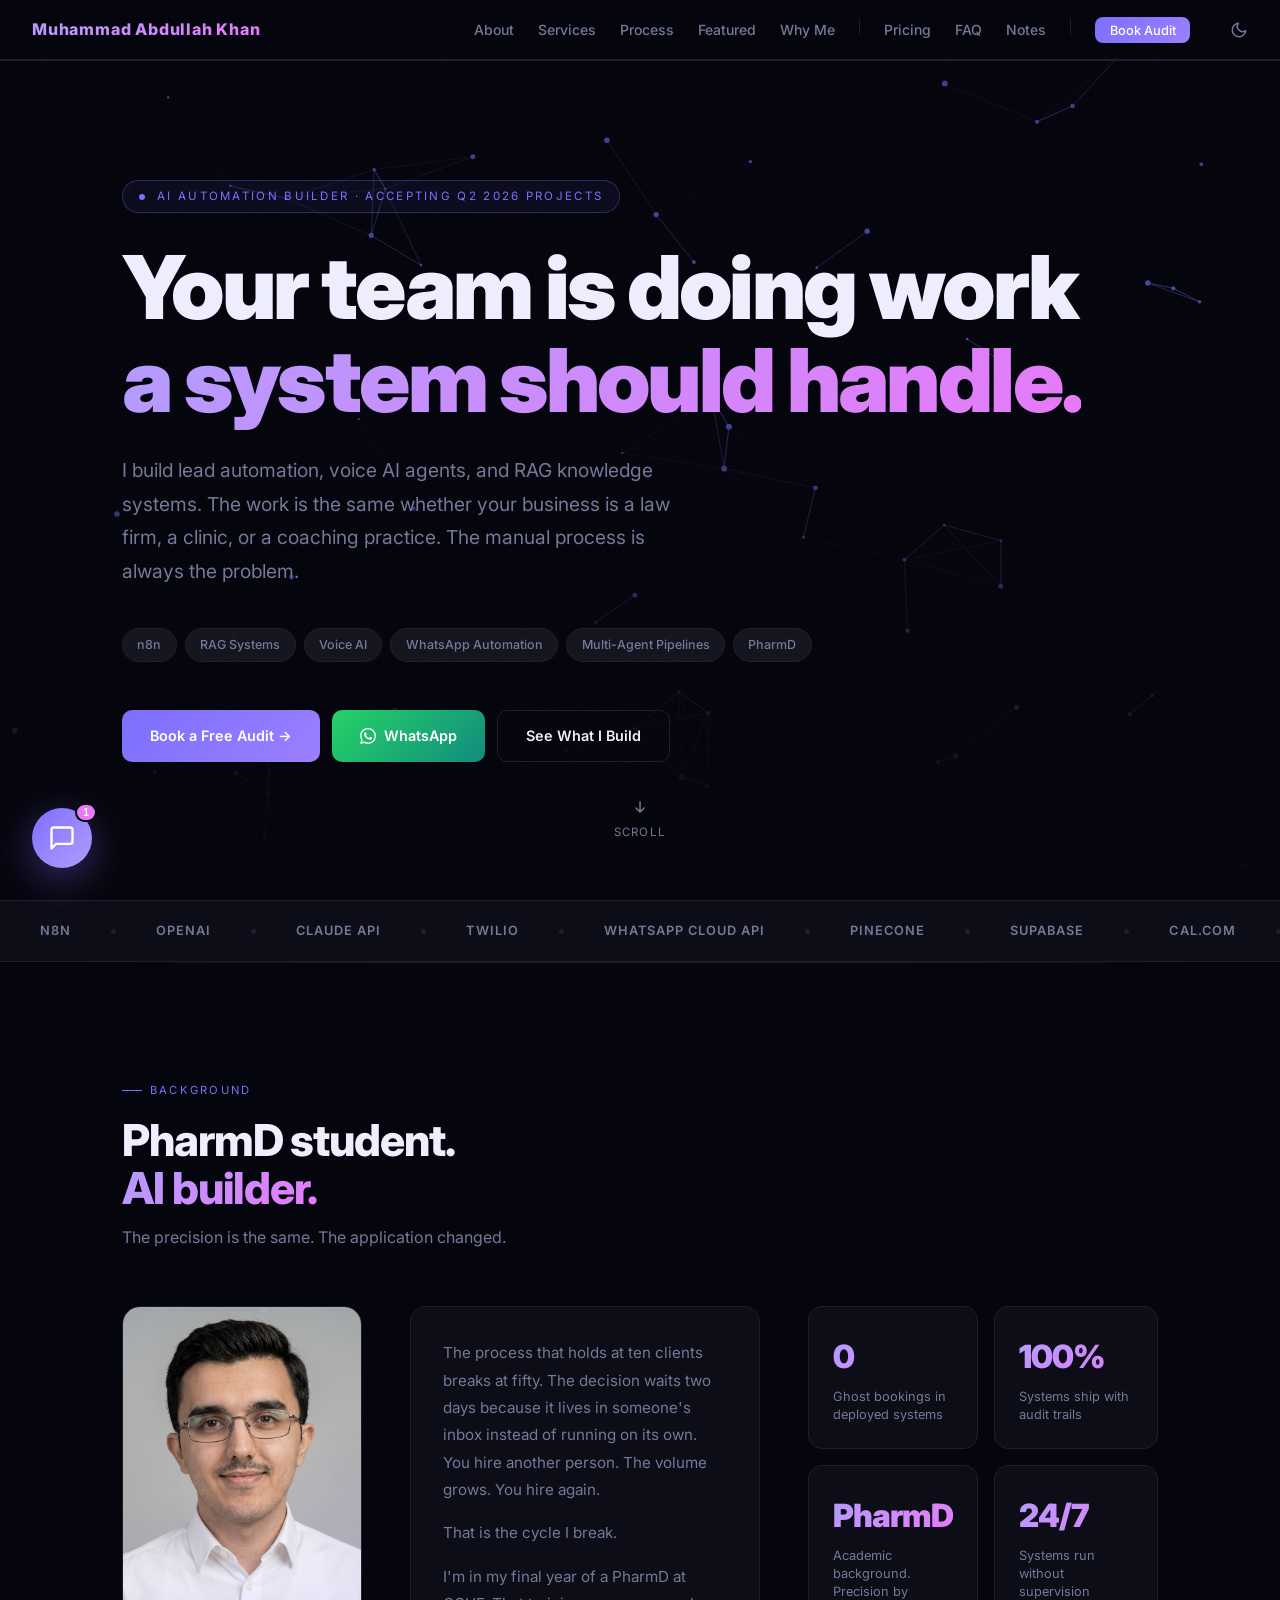
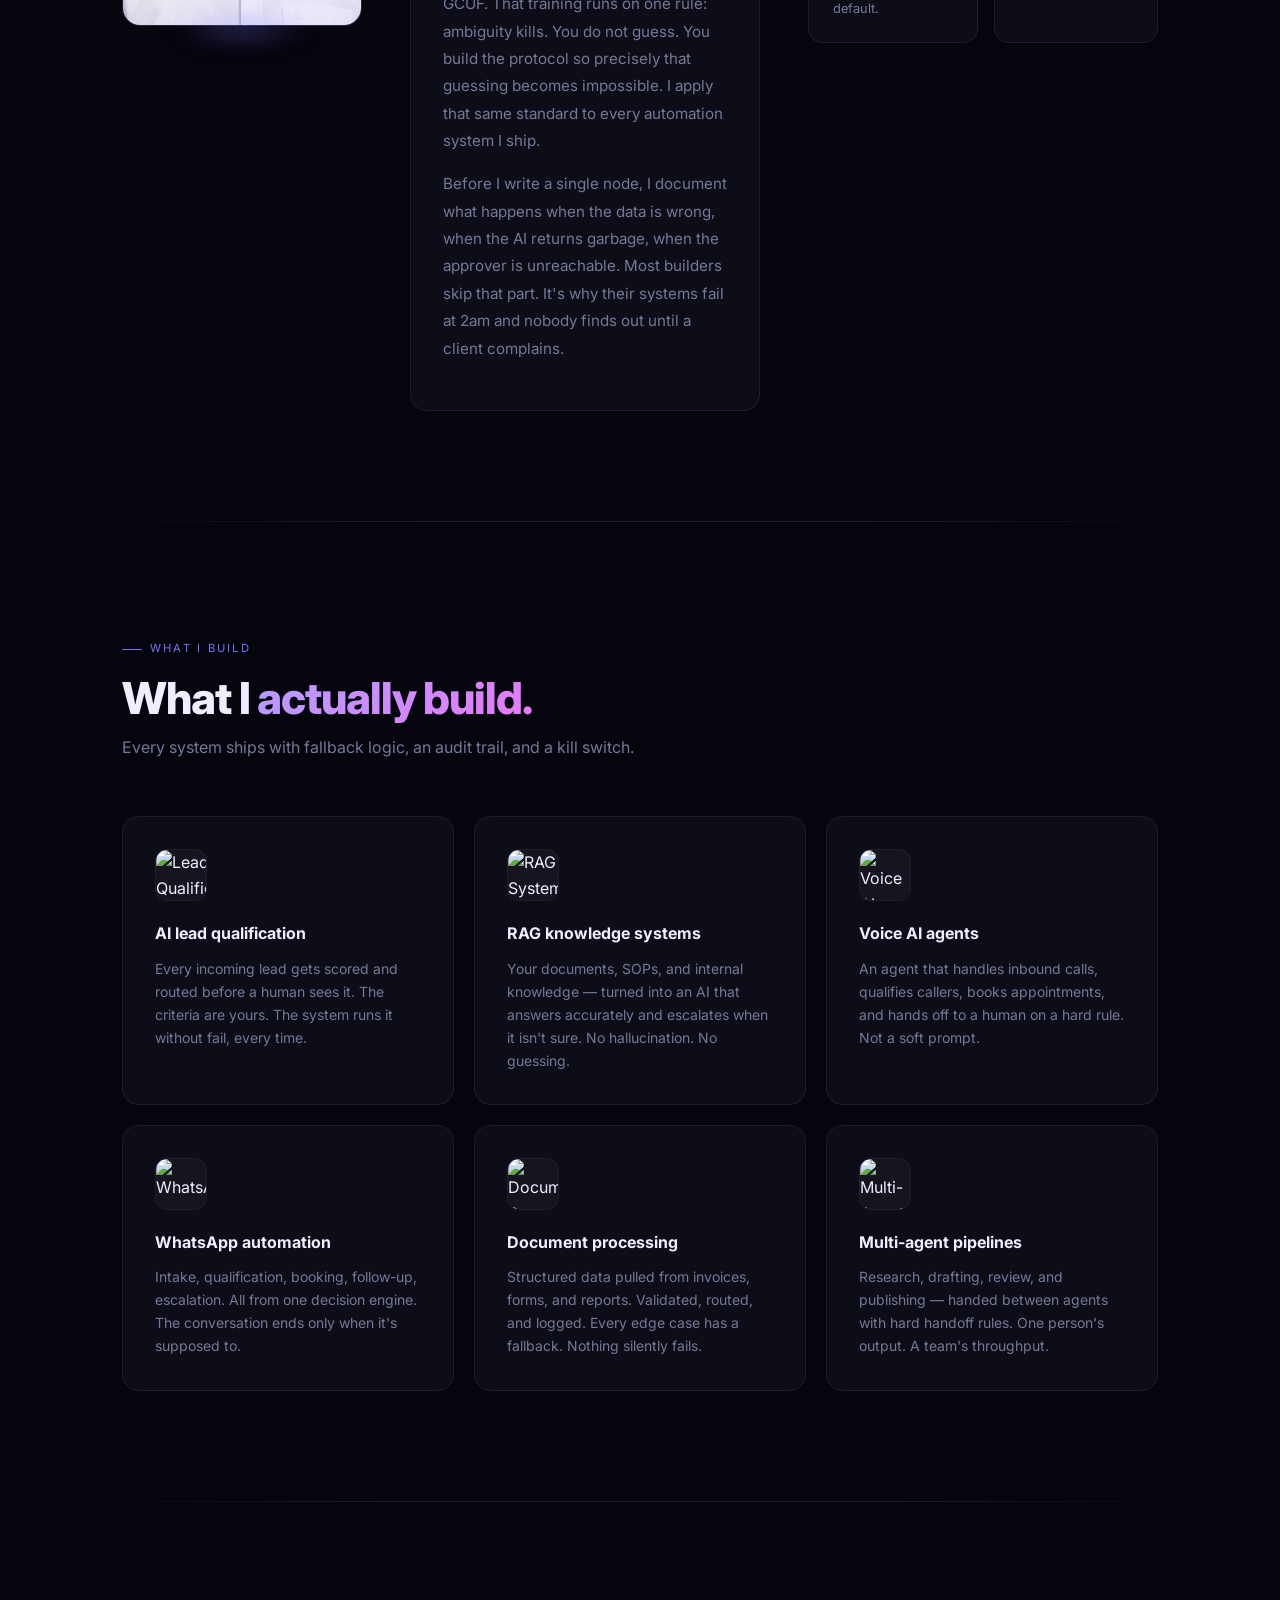
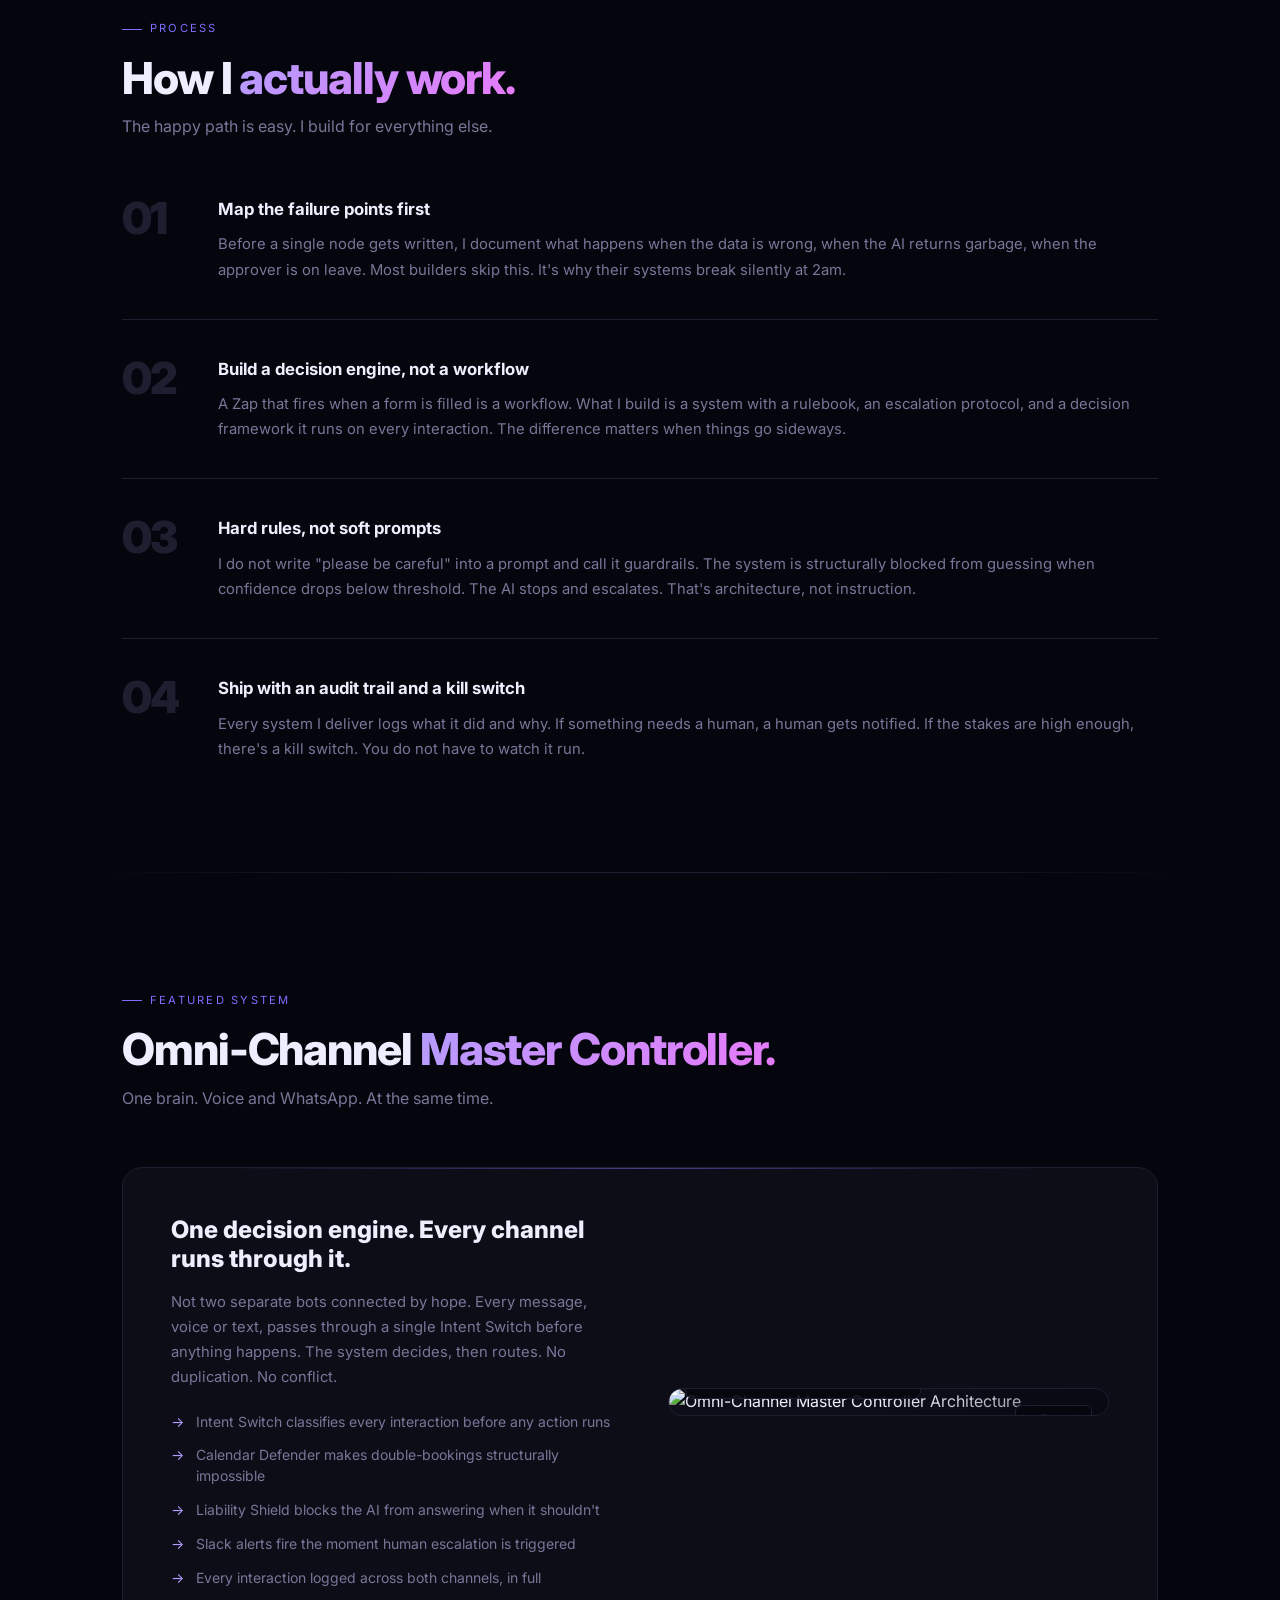
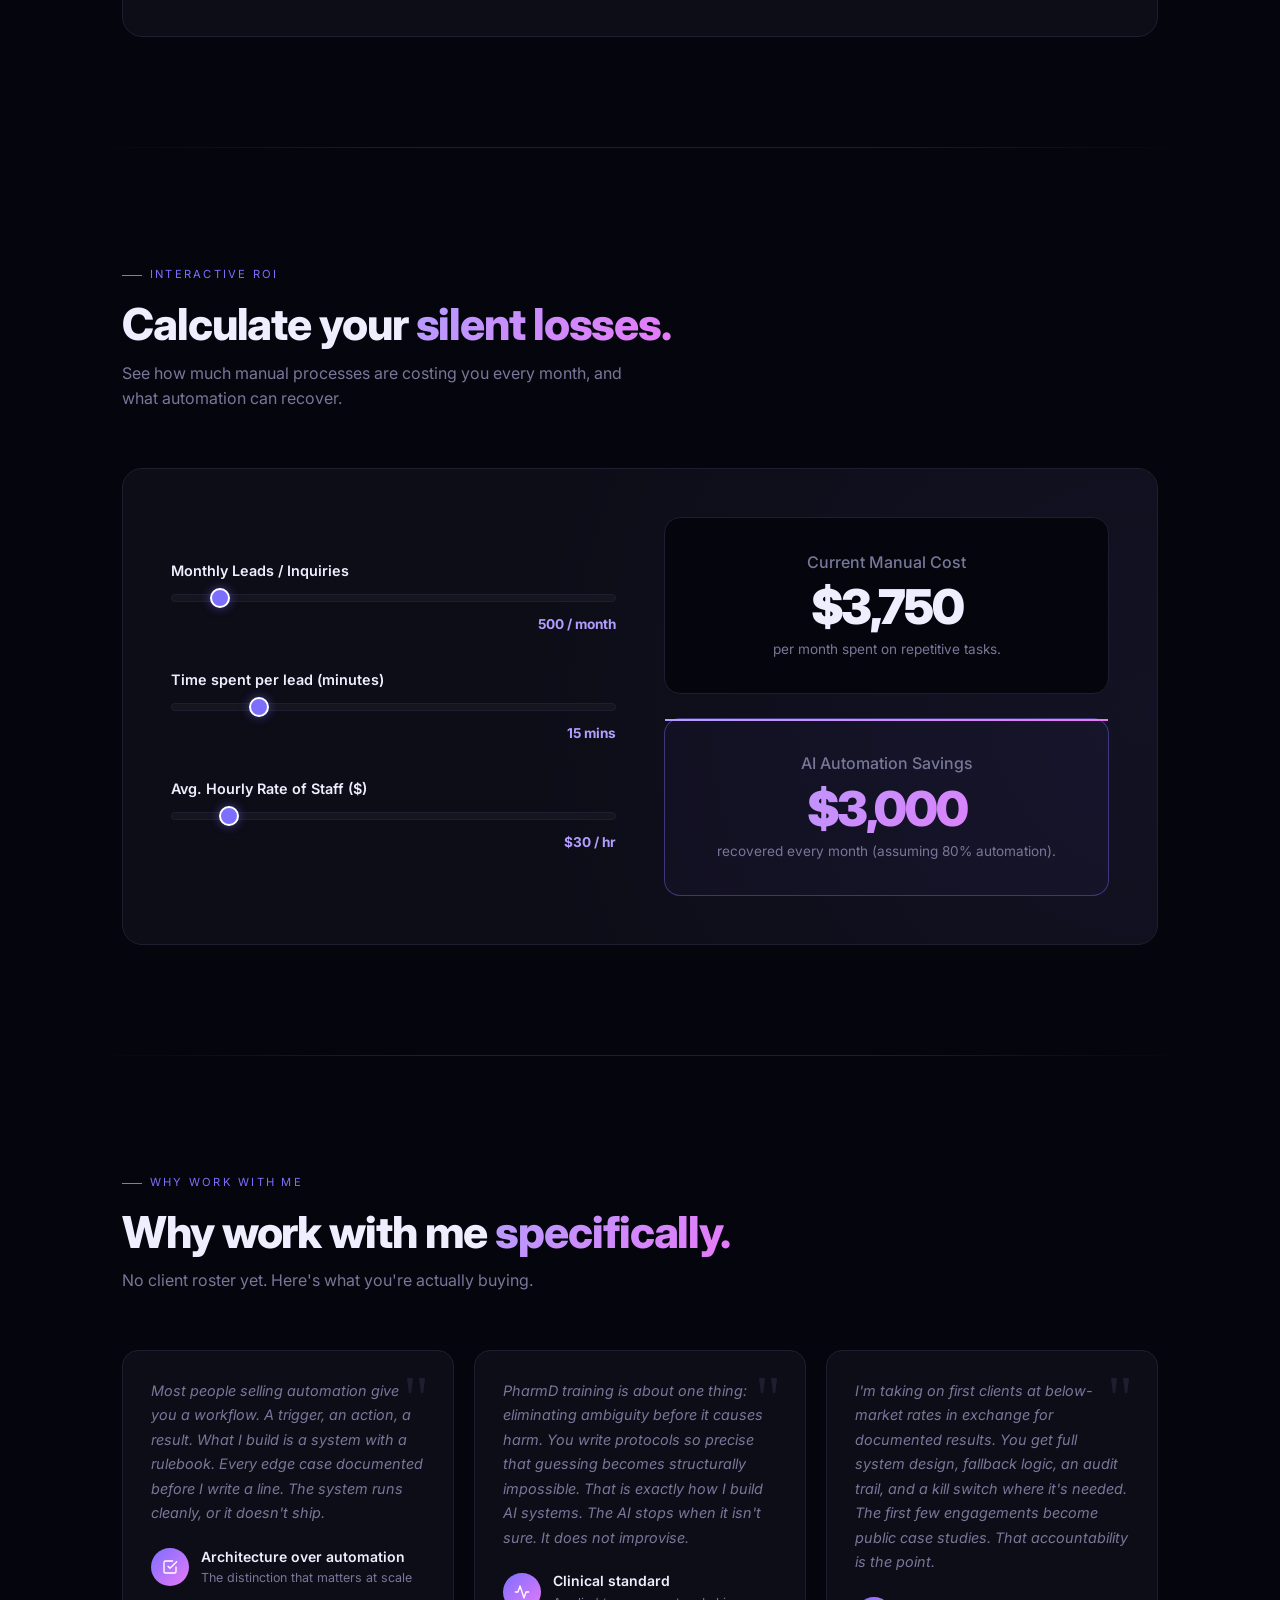
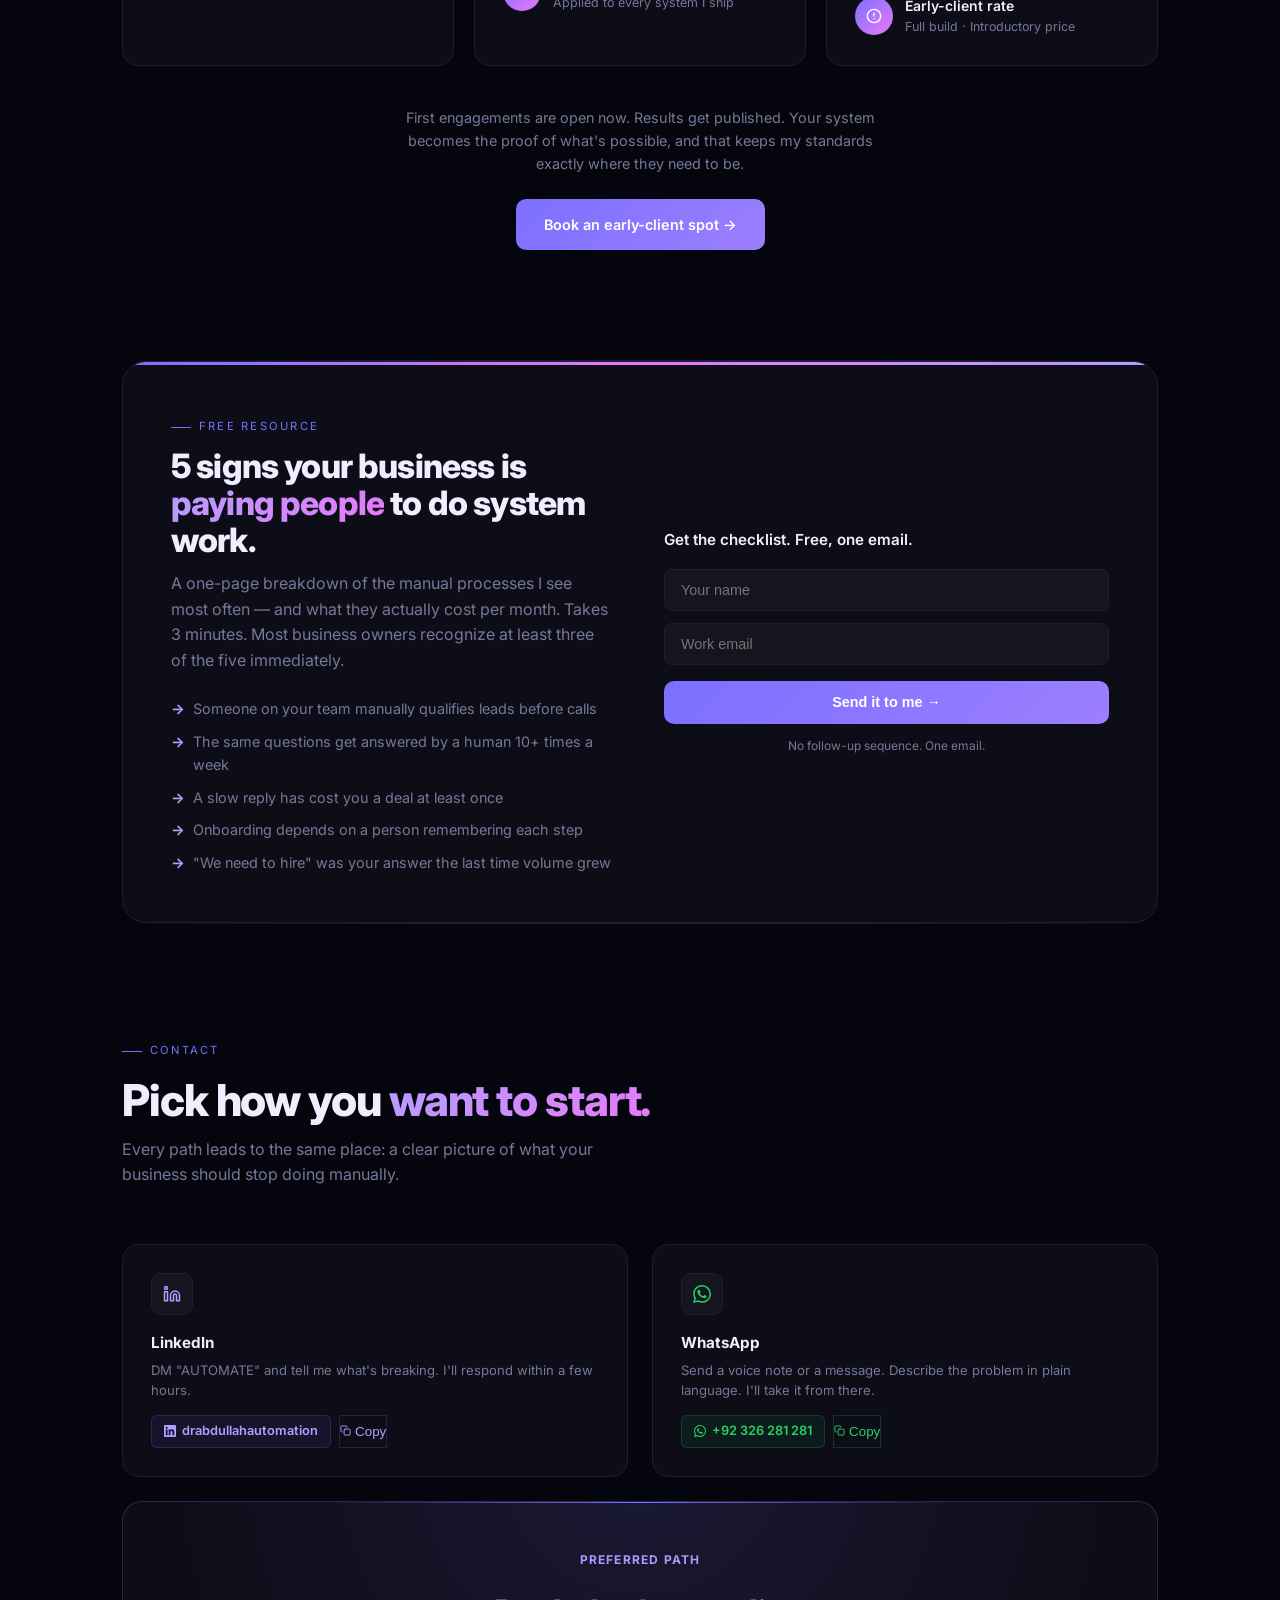
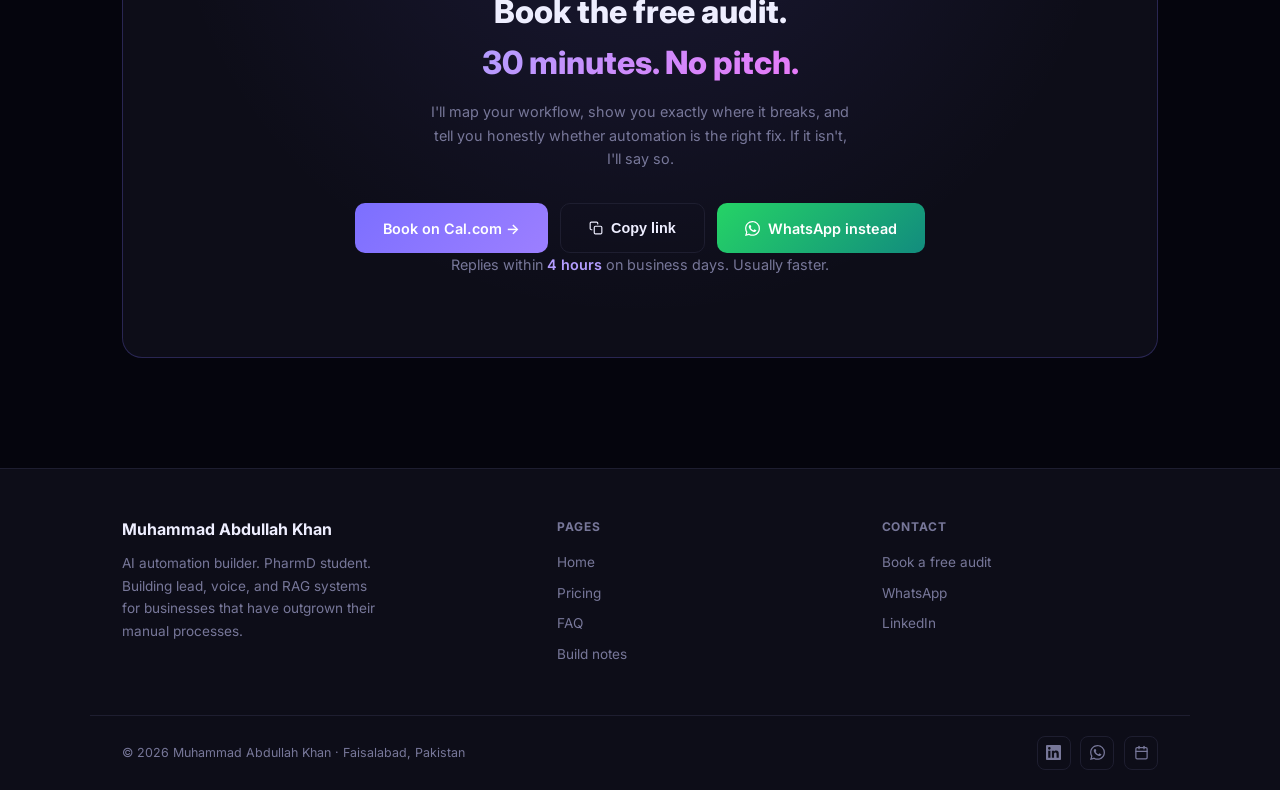
==== commit 3a9aef66: "fix: move dp.png to files/ and update profile photo path Co-Authored-By: Claude Sonnet 4.6 <noreply@" ====
--- a/index.html
+++ b/index.html
@@ -536,7 +536,7 @@
   </div>
   <div class="about-grid">
     <div class="profile-photo-wrap reveal reveal-delay-1">
-      <img src="dp.png" alt="Muhammad Abdullah Khan" class="profile-photo" />
+      <img src="files/dp.png" alt="Muhammad Abdullah Khan" class="profile-photo" />
       <div class="profile-glow"></div>
     </div>
     <div class="about-text reveal reveal-delay-2">
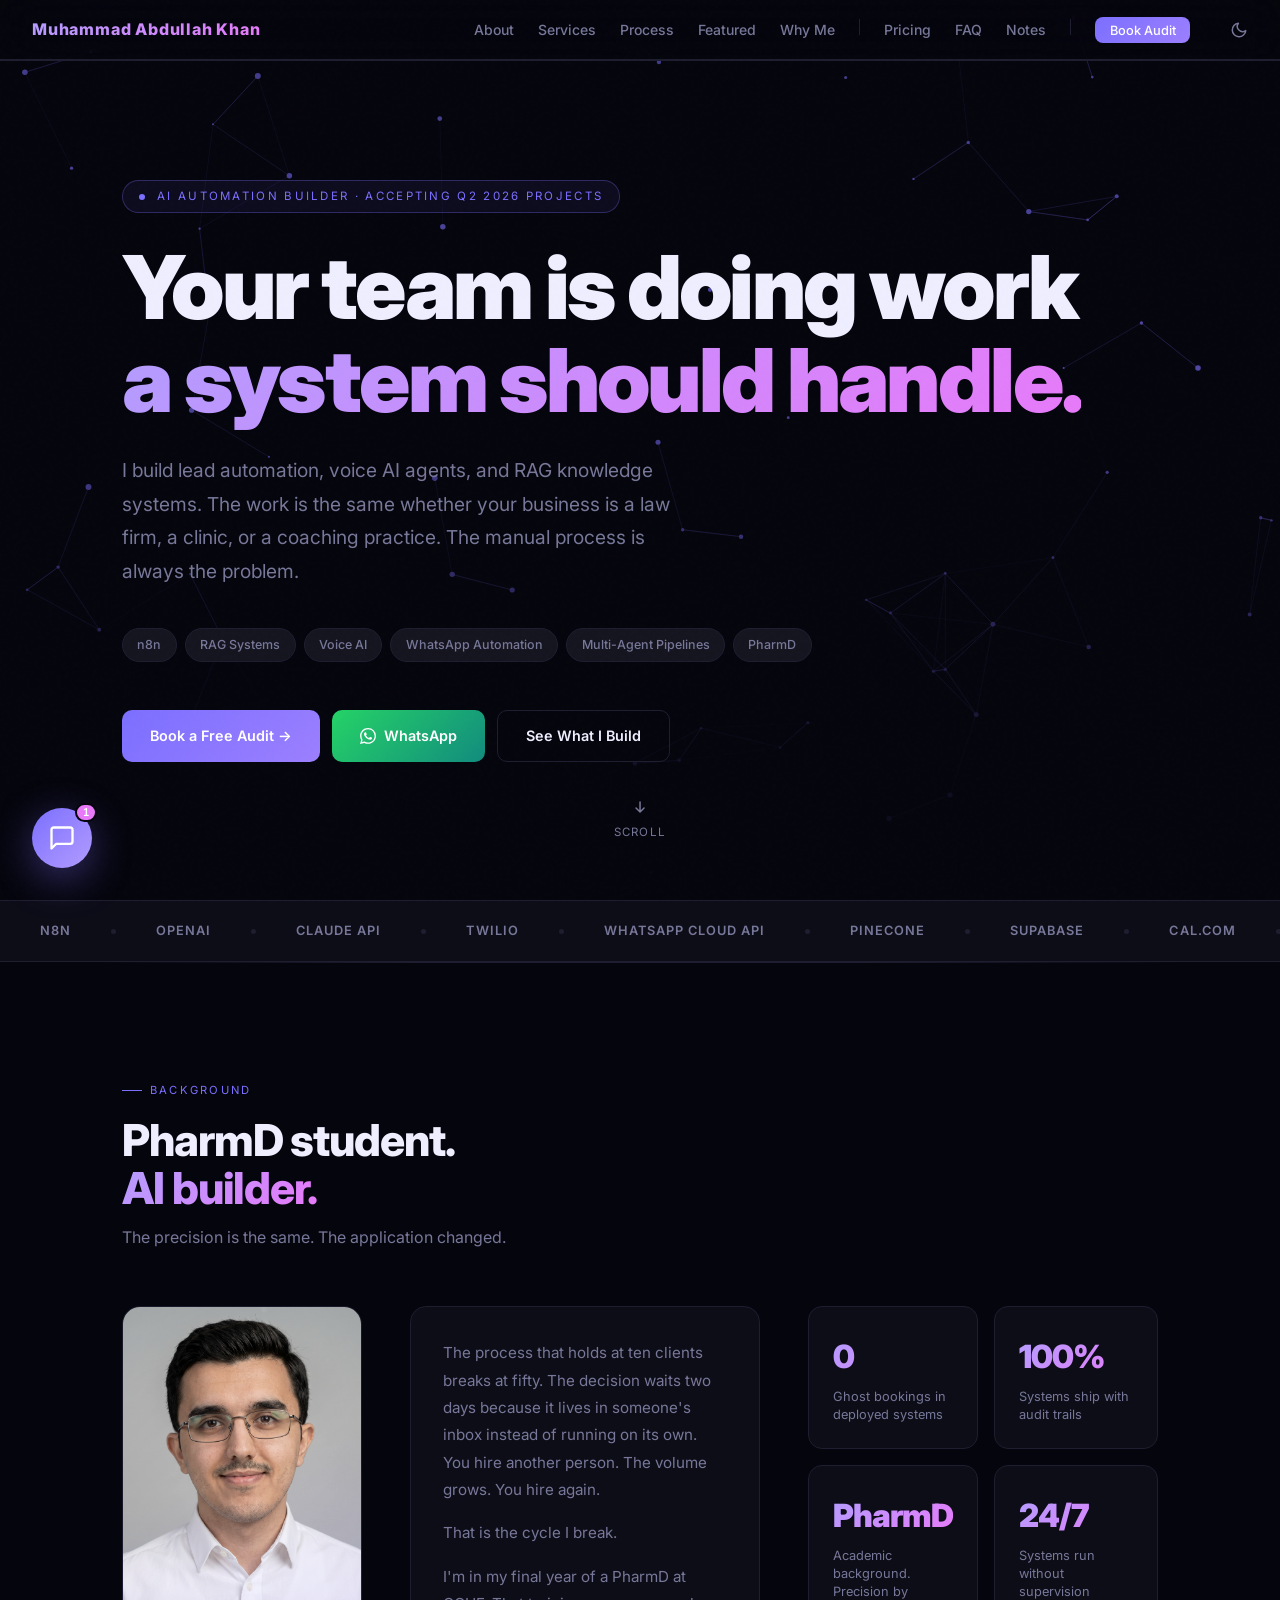
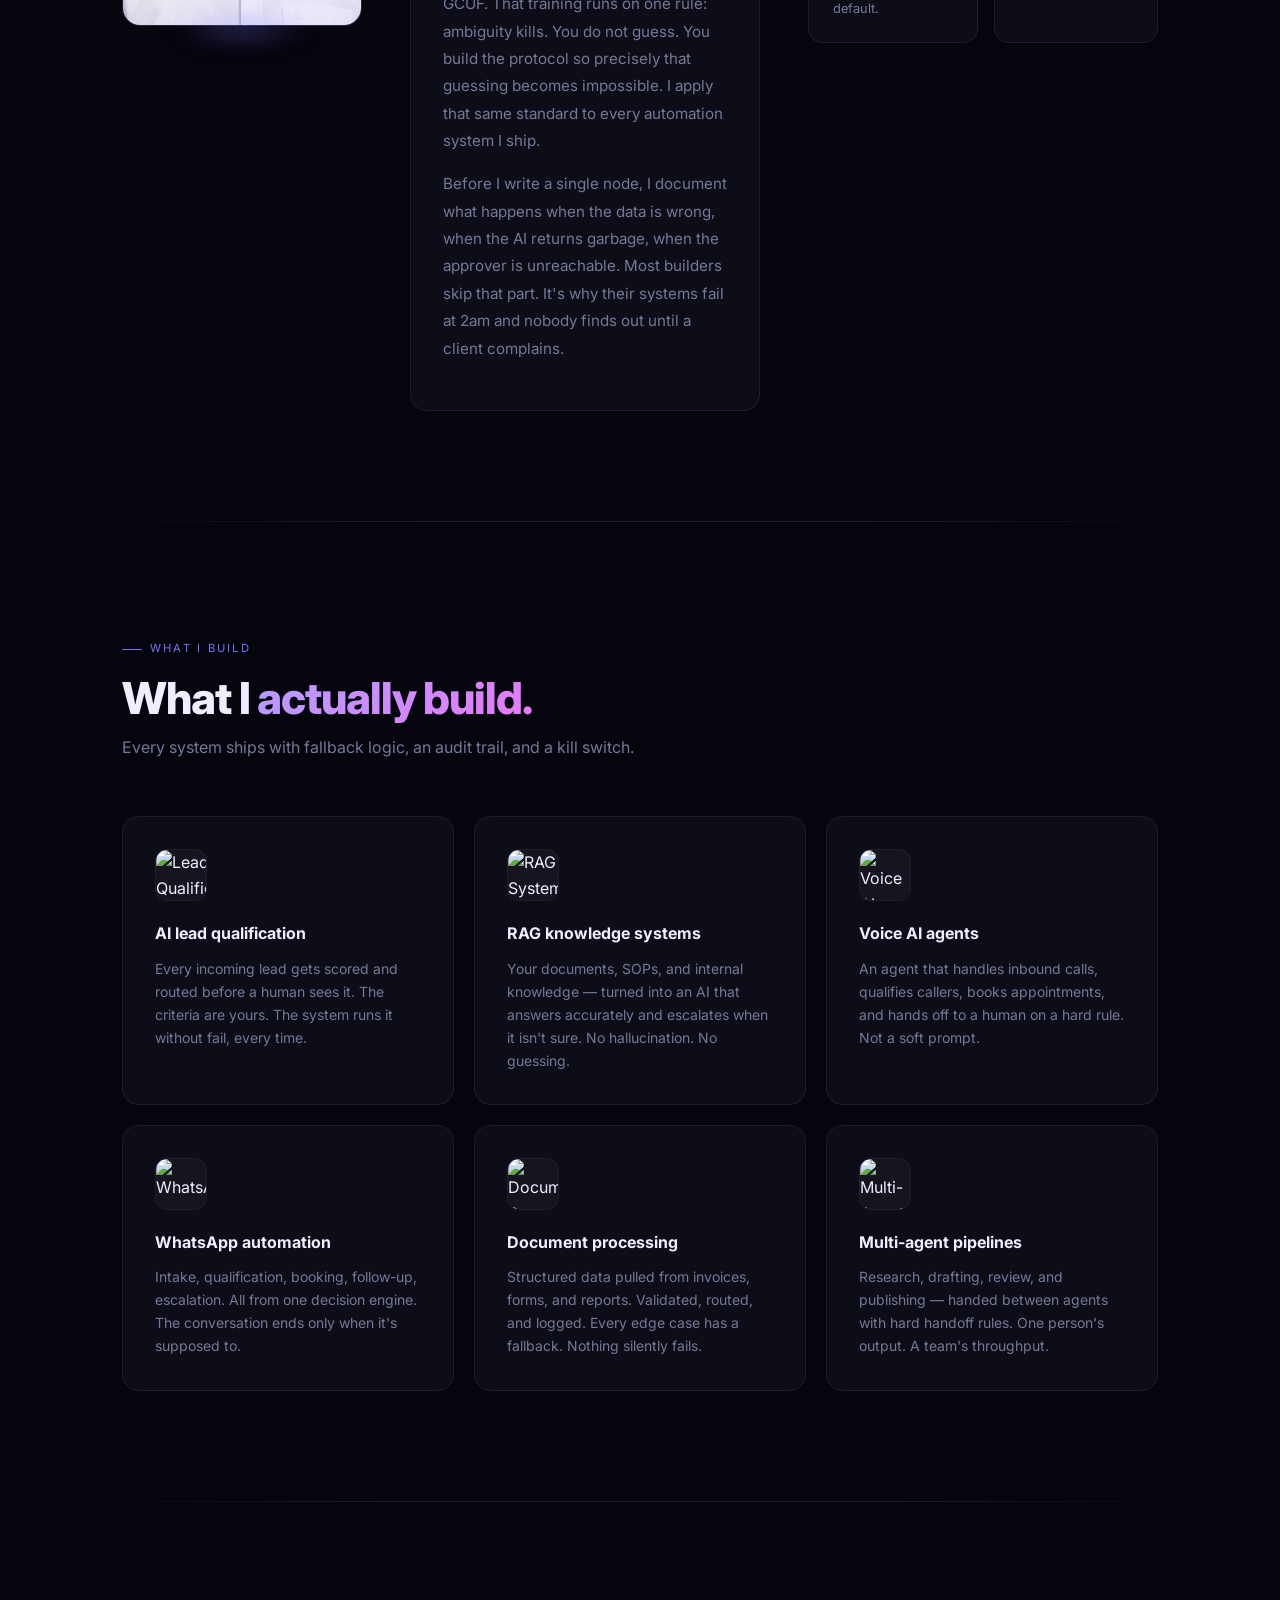
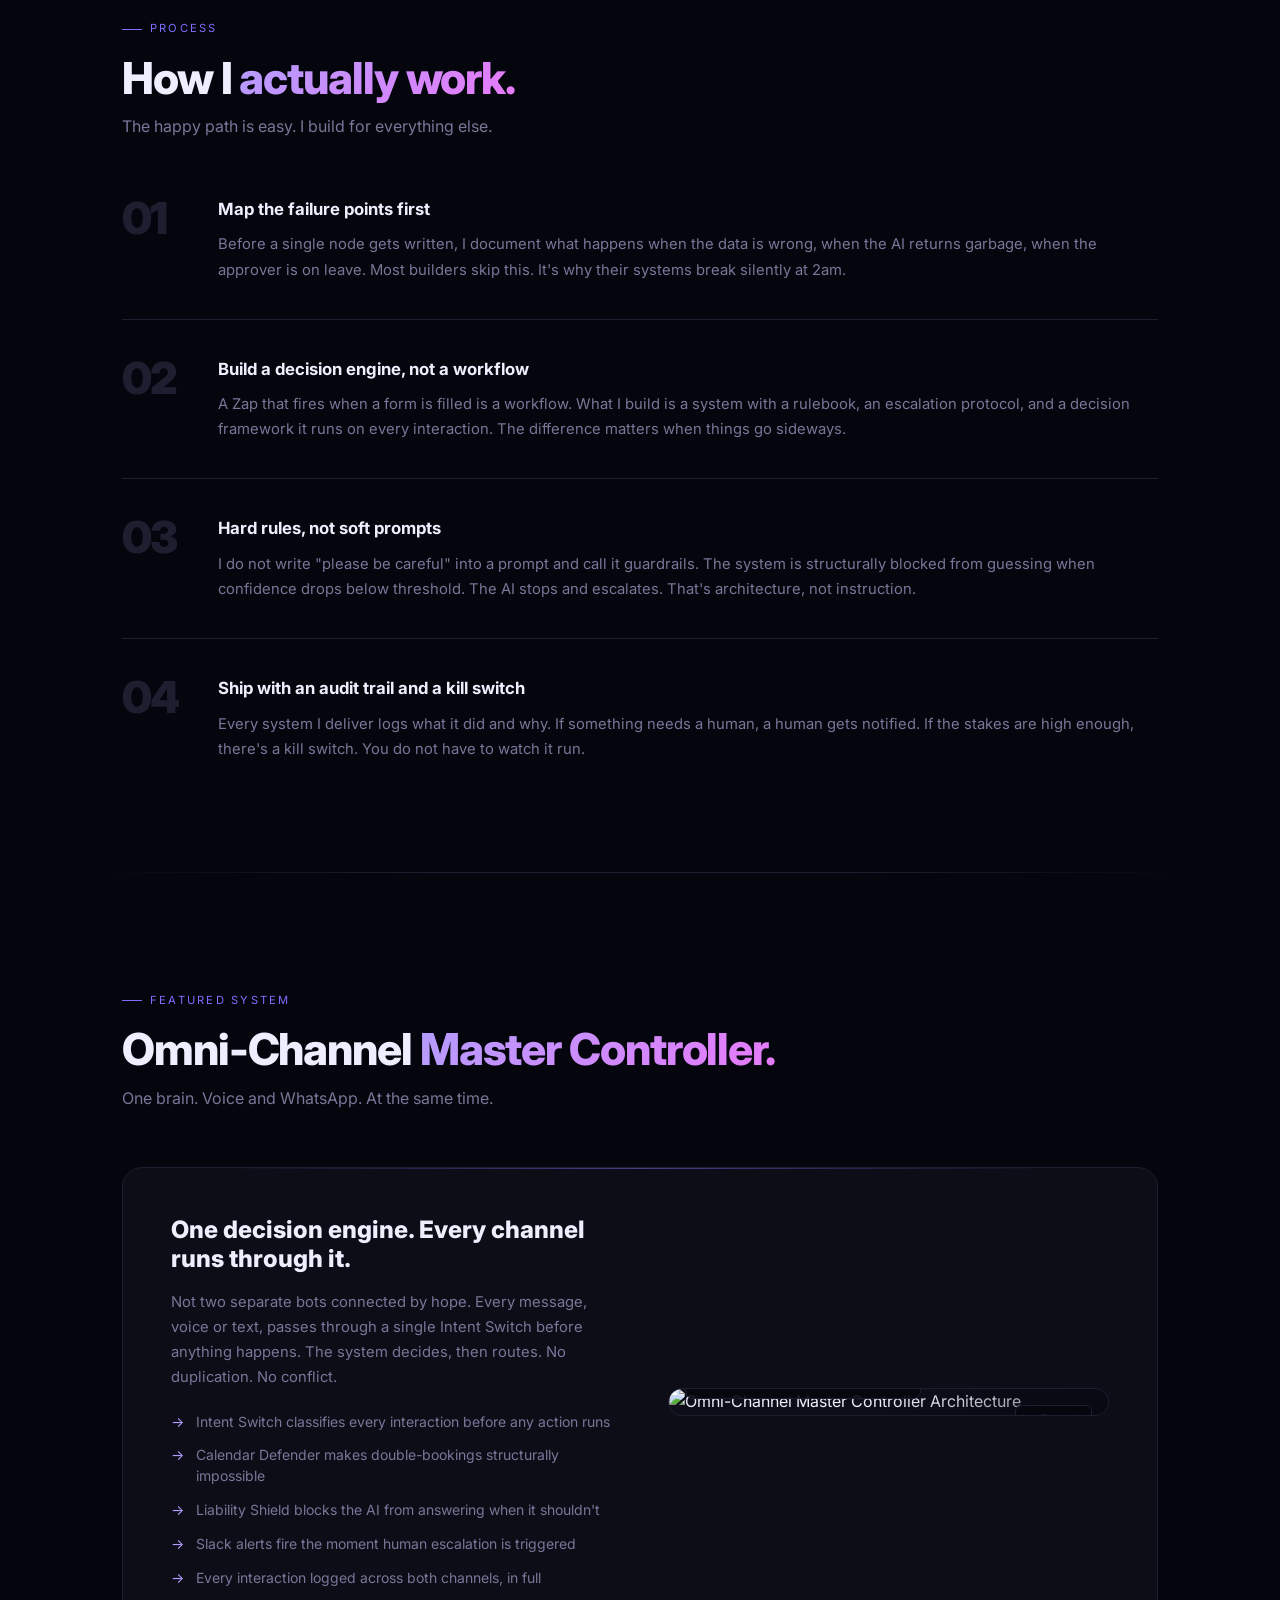
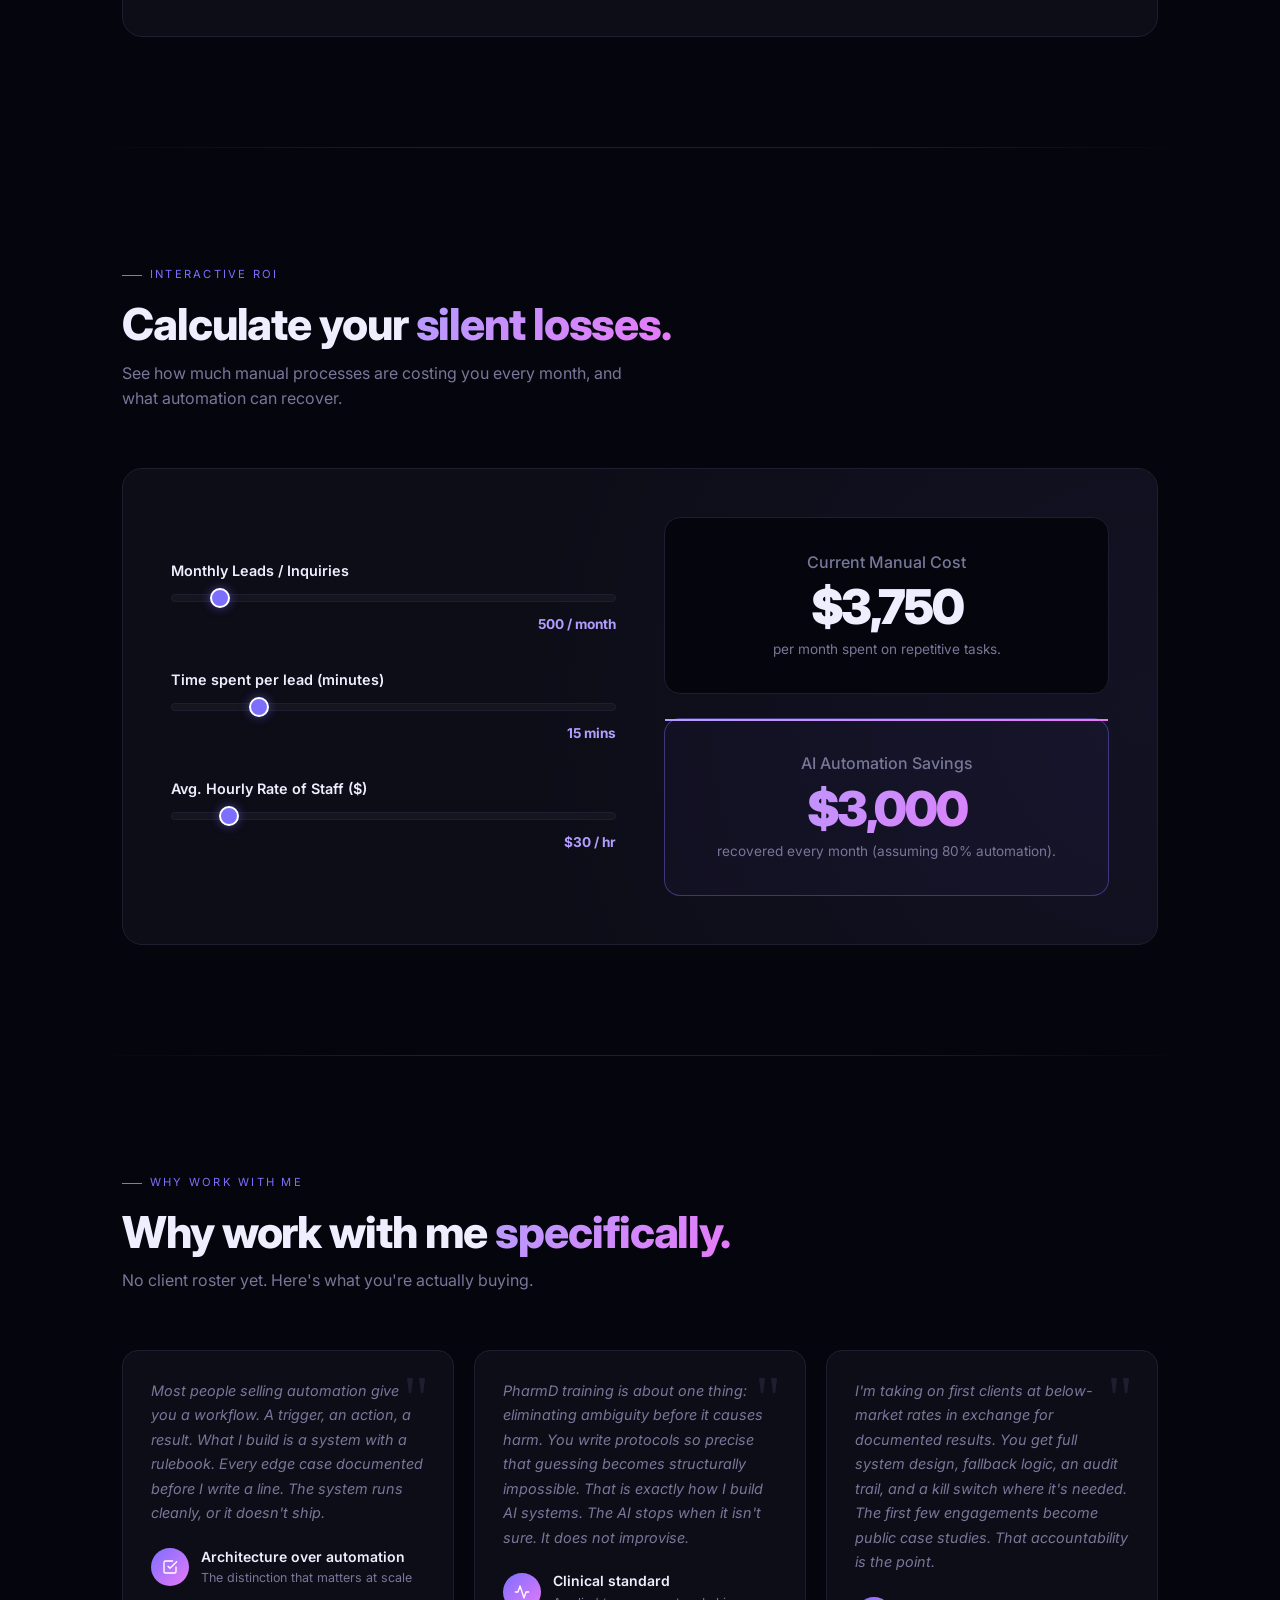
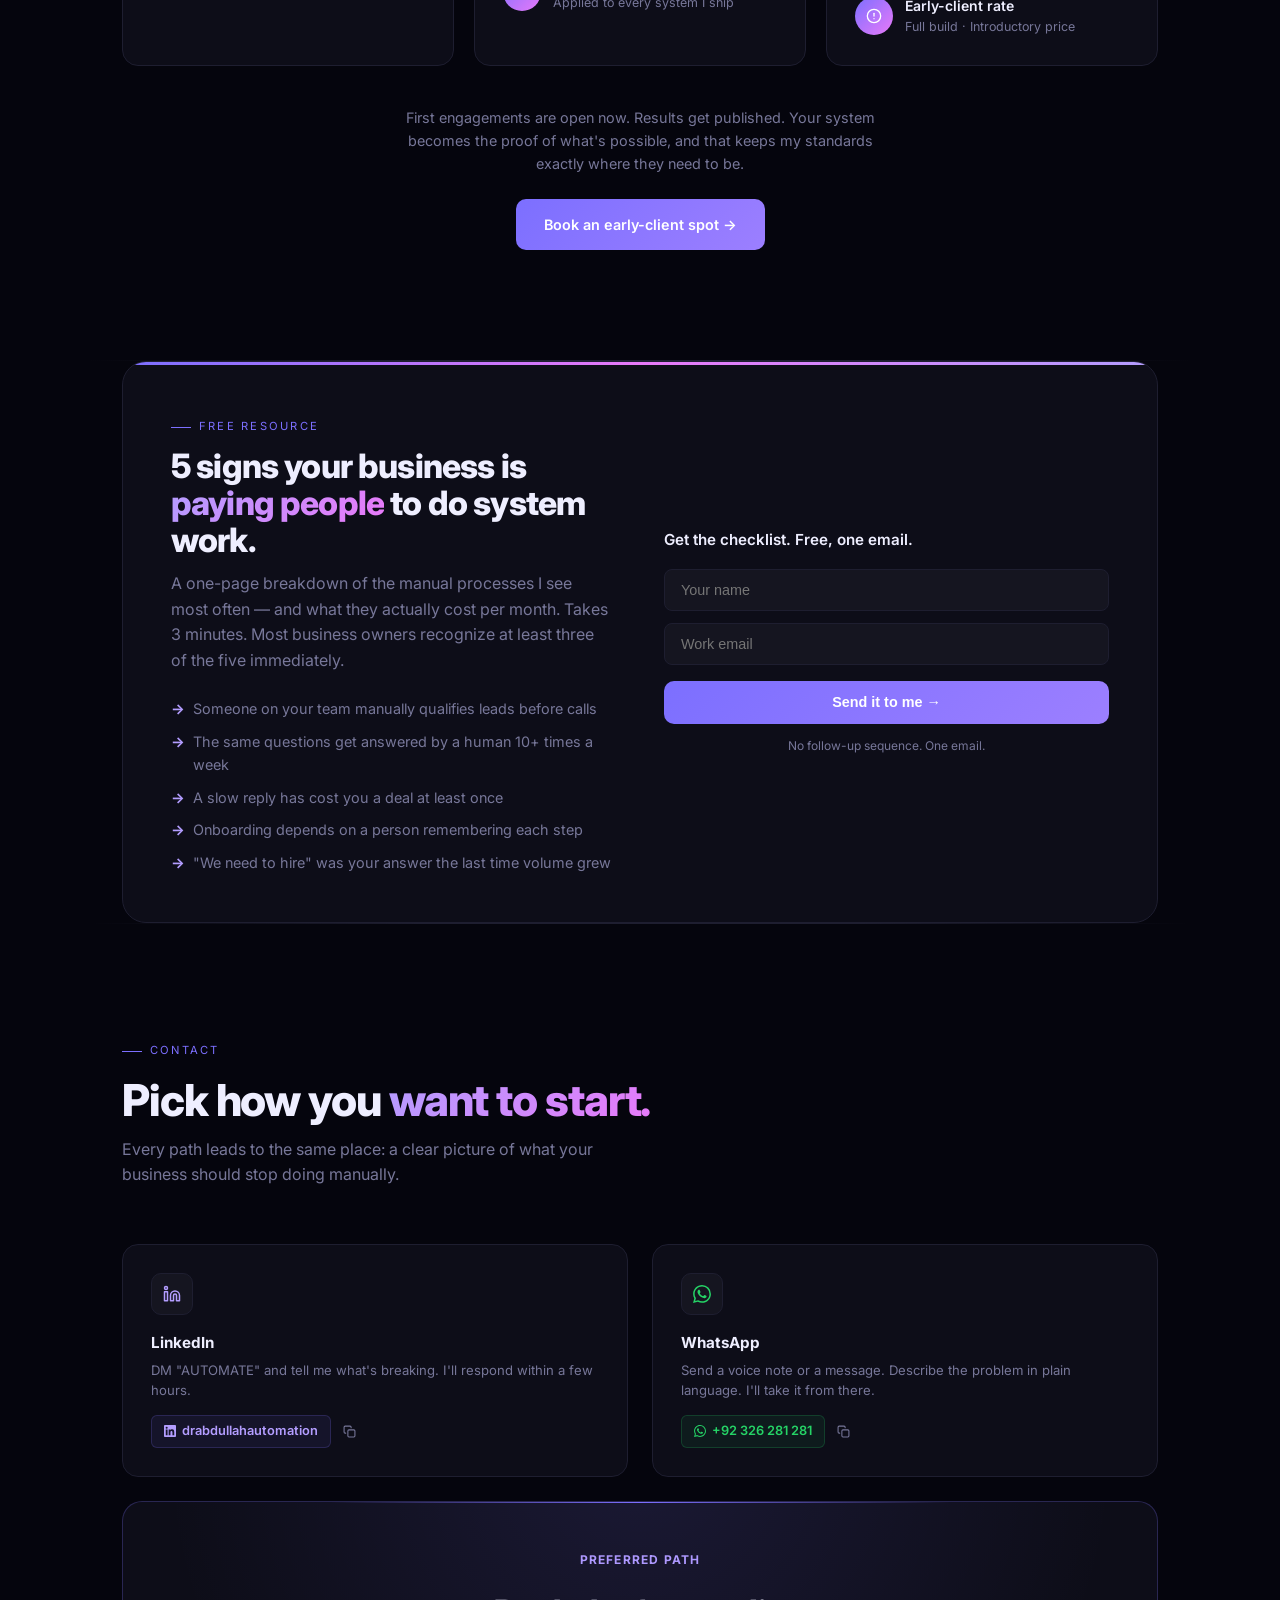
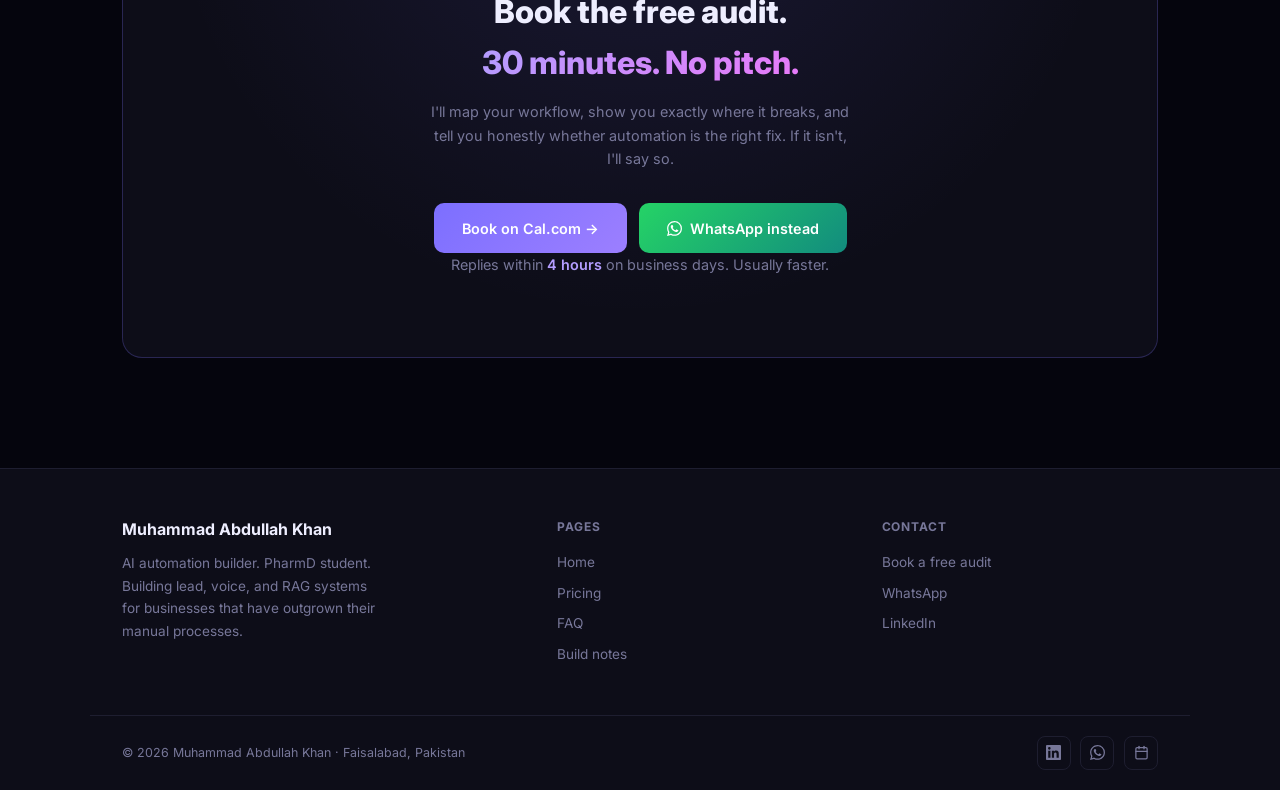
==== commit 5dd95f15: "fix: replace copy text buttons with clean icon-only copy buttons Co-Authored-By: Claude Sonnet 4.6 <" ====
--- a/index.html
+++ b/index.html
@@ -259,6 +259,9 @@
     .contact-card p { font-size: .82rem; color: var(--muted); margin-bottom: .9rem; line-height: 1.5; }
     .contact-card a.contact-pill { display: inline-flex; align-items: center; gap: .4rem; font-size: .8rem; font-weight: 600; color: var(--accent2); text-decoration: none; background: rgba(124,111,255,.08); border: 1px solid rgba(124,111,255,.2); border-radius: 6px; padding: .35rem .75rem; transition: background .2s, border-color .2s; }
     .contact-card a.contact-pill:hover { background: rgba(124,111,255,.15); border-color: var(--accent); }
+    .copy-icon-btn { background: none; border: none; color: var(--muted); cursor: pointer; padding: 4px; border-radius: 5px; display: inline-flex; align-items: center; justify-content: center; transition: color .2s, background .2s; flex-shrink: 0; }
+    .copy-icon-btn:hover { color: var(--accent2); background: rgba(124,111,255,.1); }
+    .copy-icon-btn.copied { color: #4ade80; }
     .contact-book { background: var(--bg2); border: 1px solid rgba(124,111,255,.25); border-radius: 20px; padding: 3rem 2.5rem; text-align: center; position: relative; overflow: hidden; }
     .contact-book::before { content: ''; position: absolute; inset: 0; background: radial-gradient(ellipse at 50% -10%, rgba(124,111,255,.12), transparent 65%); pointer-events: none; }
     .contact-book::after { content: ''; position: absolute; top: 0; left: 50%; transform: translateX(-50%); width: 60%; height: 1px; background: linear-gradient(90deg, transparent, var(--accent), transparent); }
@@ -813,14 +816,13 @@
         </div>
         <h4>LinkedIn</h4>
         <p>DM "AUTOMATE" and tell me what's breaking. I'll respond within a few hours.</p>
-        <div style="display:flex;gap:.5rem;flex-wrap:wrap;">
+        <div style="display:flex;align-items:center;gap:.5rem;">
           <a href="https://www.linkedin.com/in/drabdullahautomation" class="contact-pill" target="_blank" rel="noopener">
             <svg width="12" height="12" viewBox="0 0 24 24" fill="currentColor"><path d="M20.447 20.452h-3.554v-5.569c0-1.328-.027-3.037-1.852-3.037-1.853 0-2.136 1.445-2.136 2.939v5.667H9.351V9h3.414v1.561h.046c.477-.9 1.637-1.85 3.37-1.85 3.601 0 4.267 2.37 4.267 5.455v6.286zM5.337 7.433a2.062 2.062 0 01-2.063-2.065 2.064 2.064 0 112.063 2.065zm1.782 13.019H3.555V9h3.564v11.452zM22.225 0H1.771C.792 0 0 .774 0 1.729v20.542C0 23.227.792 24 1.771 24h20.451C23.2 24 24 23.227 24 22.271V1.729C24 .774 23.2 0 22.222 0h.003z"/></svg>
             drabdullahautomation
           </a>
-          <button class="contact-pill" data-copy="https://www.linkedin.com/in/drabdullahautomation" style="background:none;border:1px solid rgba(124,111,255,.2);cursor:pointer;color:var(--accent2);" title="Copy link">
-            <svg width="11" height="11" viewBox="0 0 24 24" fill="none" stroke="currentColor" stroke-width="2" stroke-linecap="round" stroke-linejoin="round"><rect x="9" y="9" width="13" height="13" rx="2"/><path d="M5 15H4a2 2 0 0 1-2-2V4a2 2 0 0 1 2-2h9a2 2 0 0 1 2 2v1"/></svg>
-            Copy
+          <button class="copy-icon-btn" data-copy="https://www.linkedin.com/in/drabdullahautomation" title="Copy link" aria-label="Copy link">
+            <svg width="13" height="13" viewBox="0 0 24 24" fill="none" stroke="currentColor" stroke-width="2" stroke-linecap="round" stroke-linejoin="round"><rect x="9" y="9" width="13" height="13" rx="2"/><path d="M5 15H4a2 2 0 0 1-2-2V4a2 2 0 0 1 2-2h9a2 2 0 0 1 2 2v1"/></svg>
           </button>
         </div>
       </div>
@@ -835,9 +837,8 @@
             <svg width="12" height="12" viewBox="0 0 24 24" fill="currentColor"><path d="M17.472 14.382c-.297-.149-1.758-.867-2.03-.967-.273-.099-.471-.148-.67.15-.197.297-.767.966-.94 1.164-.173.199-.347.223-.644.075-.297-.15-1.255-.463-2.39-1.475-.883-.788-1.48-1.761-1.653-2.059-.173-.297-.018-.458.13-.606.134-.133.298-.347.446-.52.149-.174.198-.298.298-.497.099-.198.05-.371-.025-.52-.075-.149-.669-1.612-.916-2.207-.242-.579-.487-.5-.669-.51-.173-.008-.371-.01-.57-.01-.198 0-.52.074-.792.372-.272.297-1.04 1.016-1.04 2.479 0 1.462 1.065 2.875 1.213 3.074.149.198 2.096 3.2 5.077 4.487.709.306 1.262.489 1.694.625.712.227 1.36.195 1.871.118.571-.085 1.758-.719 2.006-1.413.248-.694.248-1.289.173-1.413-.074-.124-.272-.198-.57-.347m-5.421 7.403h-.004a9.87 9.87 0 01-5.031-1.378l-.361-.214-3.741.982.998-3.648-.235-.374a9.86 9.86 0 01-1.51-5.26c.001-5.45 4.436-9.884 9.888-9.884 2.64 0 5.122 1.03 6.988 2.898a9.825 9.825 0 012.893 6.994c-.003 5.45-4.437 9.884-9.885 9.884m8.413-18.297A11.815 11.815 0 0012.05 0C5.495 0 .16 5.335.157 11.892c0 2.096.547 4.142 1.588 5.945L.057 24l6.305-1.654a11.882 11.882 0 005.683 1.448h.005c6.554 0 11.89-5.335 11.893-11.893a11.821 11.821 0 00-3.48-8.413z"/></svg>
             +92 326 281 281
           </a>
-          <button class="contact-pill" data-copy="+923262812810" style="background:none;border:1px solid rgba(37,211,102,.2);cursor:pointer;color:#25d366;" title="Copy number">
-            <svg width="11" height="11" viewBox="0 0 24 24" fill="none" stroke="currentColor" stroke-width="2" stroke-linecap="round" stroke-linejoin="round"><rect x="9" y="9" width="13" height="13" rx="2"/><path d="M5 15H4a2 2 0 0 1-2-2V4a2 2 0 0 1 2-2h9a2 2 0 0 1 2 2v1"/></svg>
-            Copy
+          <button class="copy-icon-btn" data-copy="+923262812810" title="Copy number" aria-label="Copy number">
+            <svg width="13" height="13" viewBox="0 0 24 24" fill="none" stroke="currentColor" stroke-width="2" stroke-linecap="round" stroke-linejoin="round"><rect x="9" y="9" width="13" height="13" rx="2"/><path d="M5 15H4a2 2 0 0 1-2-2V4a2 2 0 0 1 2-2h9a2 2 0 0 1 2 2v1"/></svg>
           </button>
         </div>
       </div>
@@ -849,10 +850,6 @@
       <p>I'll map your workflow, show you exactly where it breaks, and tell you honestly whether automation is the right fix. If it isn't, I'll say so.</p>
       <div class="contact-book-btns">
         <a href="https://cal.com/drabdullahautomation/30min" class="btn" target="_blank" rel="noopener">Book on Cal.com →</a>
-        <button class="btn btn-outline" data-copy="https://cal.com/drabdullahautomation/30min" style="cursor:pointer;">
-          <svg width="14" height="14" viewBox="0 0 24 24" fill="none" stroke="currentColor" stroke-width="2" stroke-linecap="round" stroke-linejoin="round"><rect x="9" y="9" width="13" height="13" rx="2"/><path d="M5 15H4a2 2 0 0 1-2-2V4a2 2 0 0 1 2-2h9a2 2 0 0 1 2 2v1"/></svg>
-          Copy link
-        </button>
         <a href="https://wa.me/92326281281" class="btn btn-wa" target="_blank" rel="noopener">
           <svg width="15" height="15" viewBox="0 0 24 24" fill="currentColor"><path d="M17.472 14.382c-.297-.149-1.758-.867-2.03-.967-.273-.099-.471-.148-.67.15-.197.297-.767.966-.94 1.164-.173.199-.347.223-.644.075-.297-.15-1.255-.463-2.39-1.475-.883-.788-1.48-1.761-1.653-2.059-.173-.297-.018-.458.13-.606.134-.133.298-.347.446-.52.149-.174.198-.298.298-.497.099-.198.05-.371-.025-.52-.075-.149-.669-1.612-.916-2.207-.242-.579-.487-.5-.669-.51-.173-.008-.371-.01-.57-.01-.198 0-.52.074-.792.372-.272.297-1.04 1.016-1.04 2.479 0 1.462 1.065 2.875 1.213 3.074.149.198 2.096 3.2 5.077 4.487.709.306 1.262.489 1.694.625.712.227 1.36.195 1.871.118.571-.085 1.758-.719 2.006-1.413.248-.694.248-1.289.173-1.413-.074-.124-.272-.198-.57-.347m-5.421 7.403h-.004a9.87 9.87 0 01-5.031-1.378l-.361-.214-3.741.982.998-3.648-.235-.374a9.86 9.86 0 01-1.51-5.26c.001-5.45 4.436-9.884 9.888-9.884 2.64 0 5.122 1.03 6.988 2.898a9.825 9.825 0 012.893 6.994c-.003 5.45-4.437 9.884-9.885 9.884m8.413-18.297A11.815 11.815 0 0012.05 0C5.495 0 .16 5.335.157 11.892c0 2.096.547 4.142 1.588 5.945L.057 24l6.305-1.654a11.882 11.882 0 005.683 1.448h.005c6.554 0 11.89-5.335 11.893-11.893a11.821 11.821 0 00-3.48-8.413z"/></svg>
           WhatsApp instead
@@ -1276,13 +1273,15 @@
   }, { passive: true });
 
   // ── COPY TO CLIPBOARD ──
+  const copyIconSVG = `<svg width="13" height="13" viewBox="0 0 24 24" fill="none" stroke="currentColor" stroke-width="2" stroke-linecap="round" stroke-linejoin="round"><rect x="9" y="9" width="13" height="13" rx="2"/><path d="M5 15H4a2 2 0 0 1-2-2V4a2 2 0 0 1 2-2h9a2 2 0 0 1 2 2v1"/></svg>`;
+  const checkSVG = `<svg width="13" height="13" viewBox="0 0 24 24" fill="none" stroke="currentColor" stroke-width="2.5" stroke-linecap="round" stroke-linejoin="round"><polyline points="20 6 9 17 4 12"/></svg>`;
   document.querySelectorAll('[data-copy]').forEach(el => {
     el.addEventListener('click', e => {
       e.preventDefault();
       navigator.clipboard.writeText(el.dataset.copy).then(() => {
-        const orig = el.textContent;
-        el.textContent = 'Copied!';
-        setTimeout(() => el.textContent = orig, 1800);
+        el.innerHTML = checkSVG;
+        el.classList.add('copied');
+        setTimeout(() => { el.innerHTML = copyIconSVG; el.classList.remove('copied'); }, 1800);
       });
     });
   });
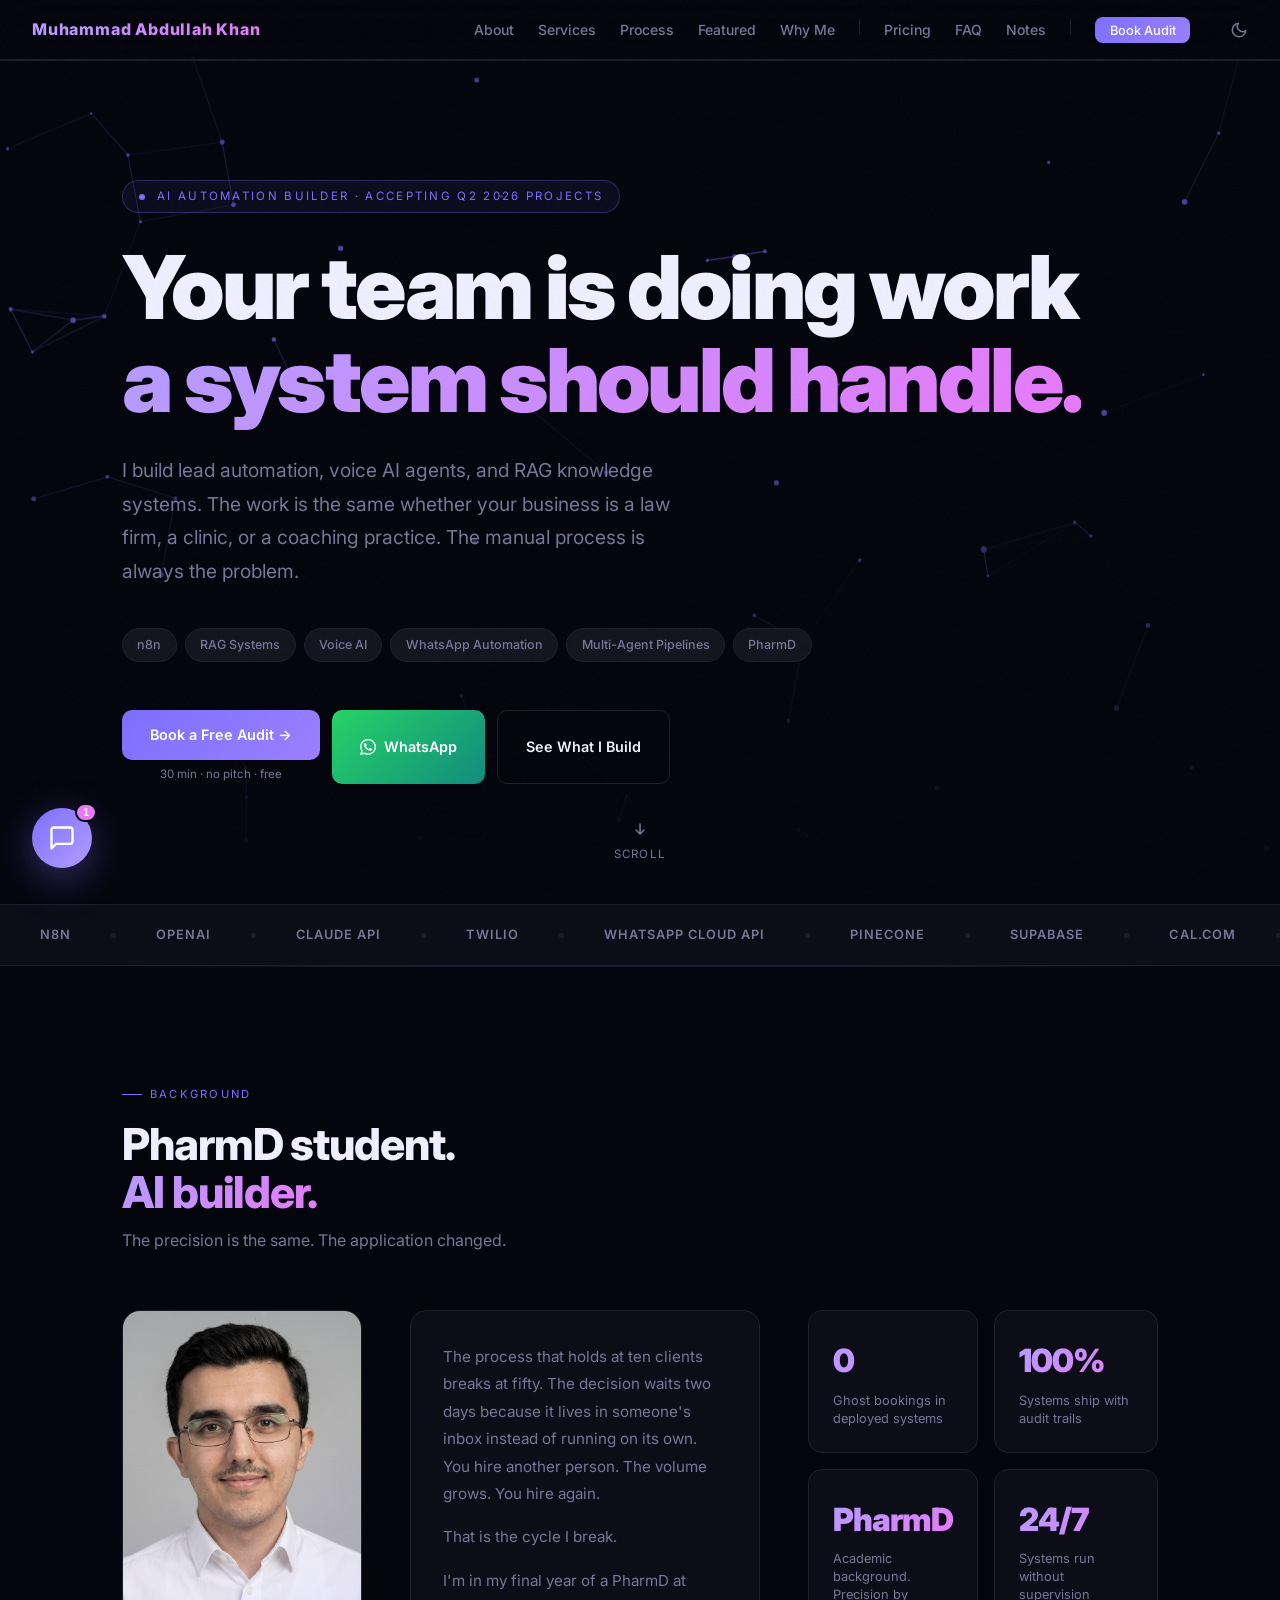
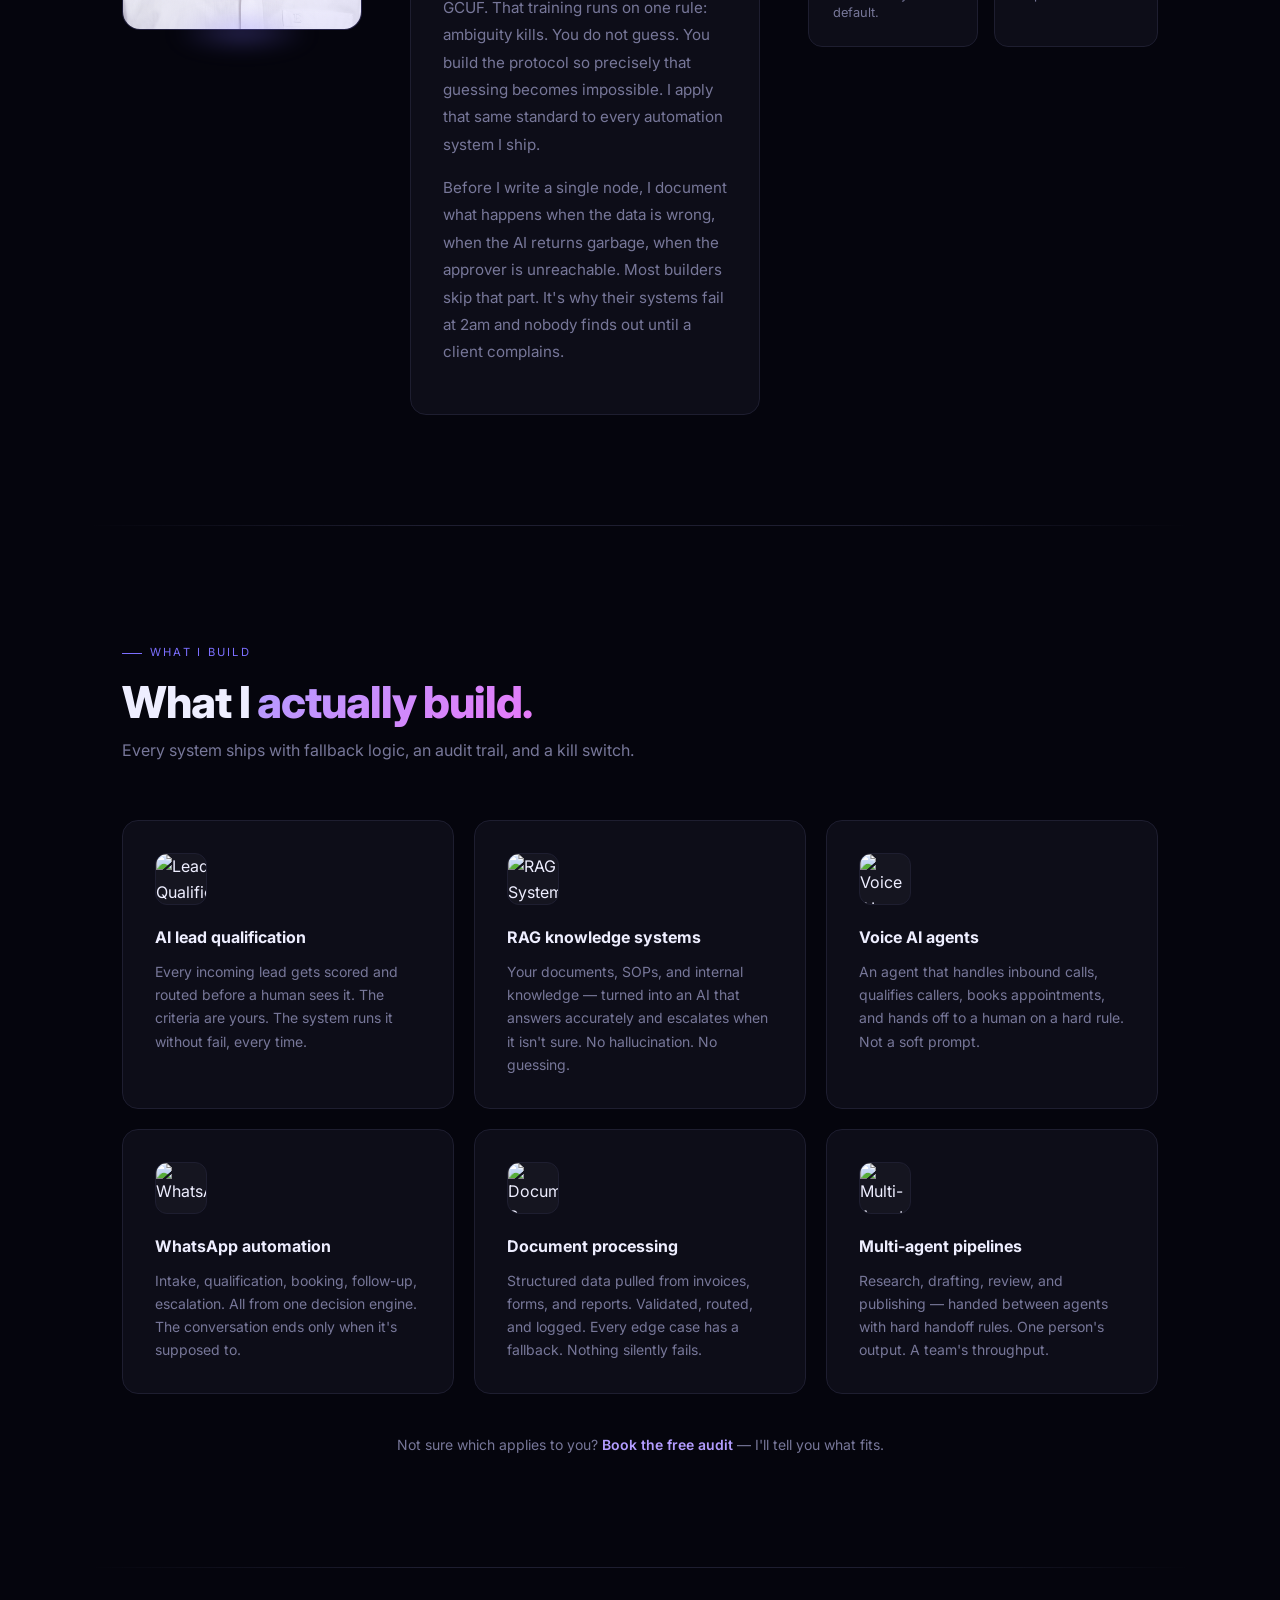
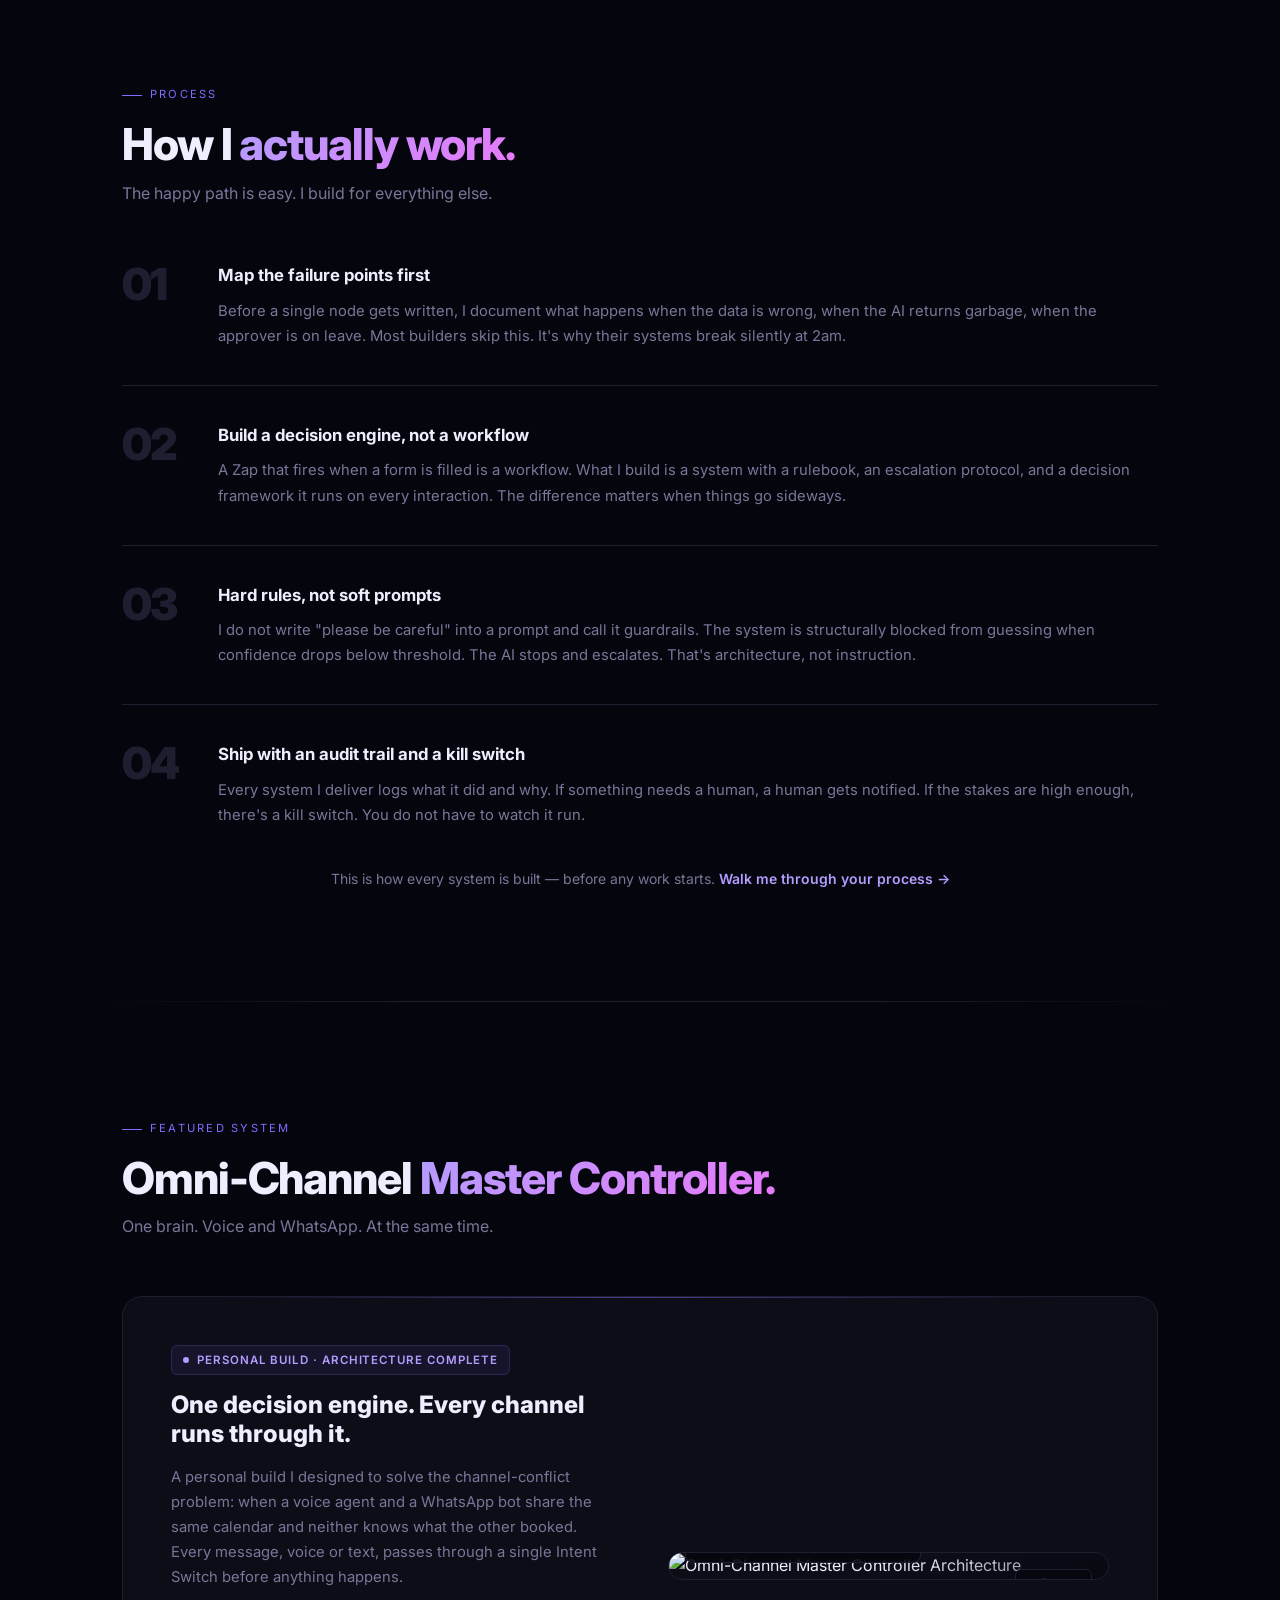
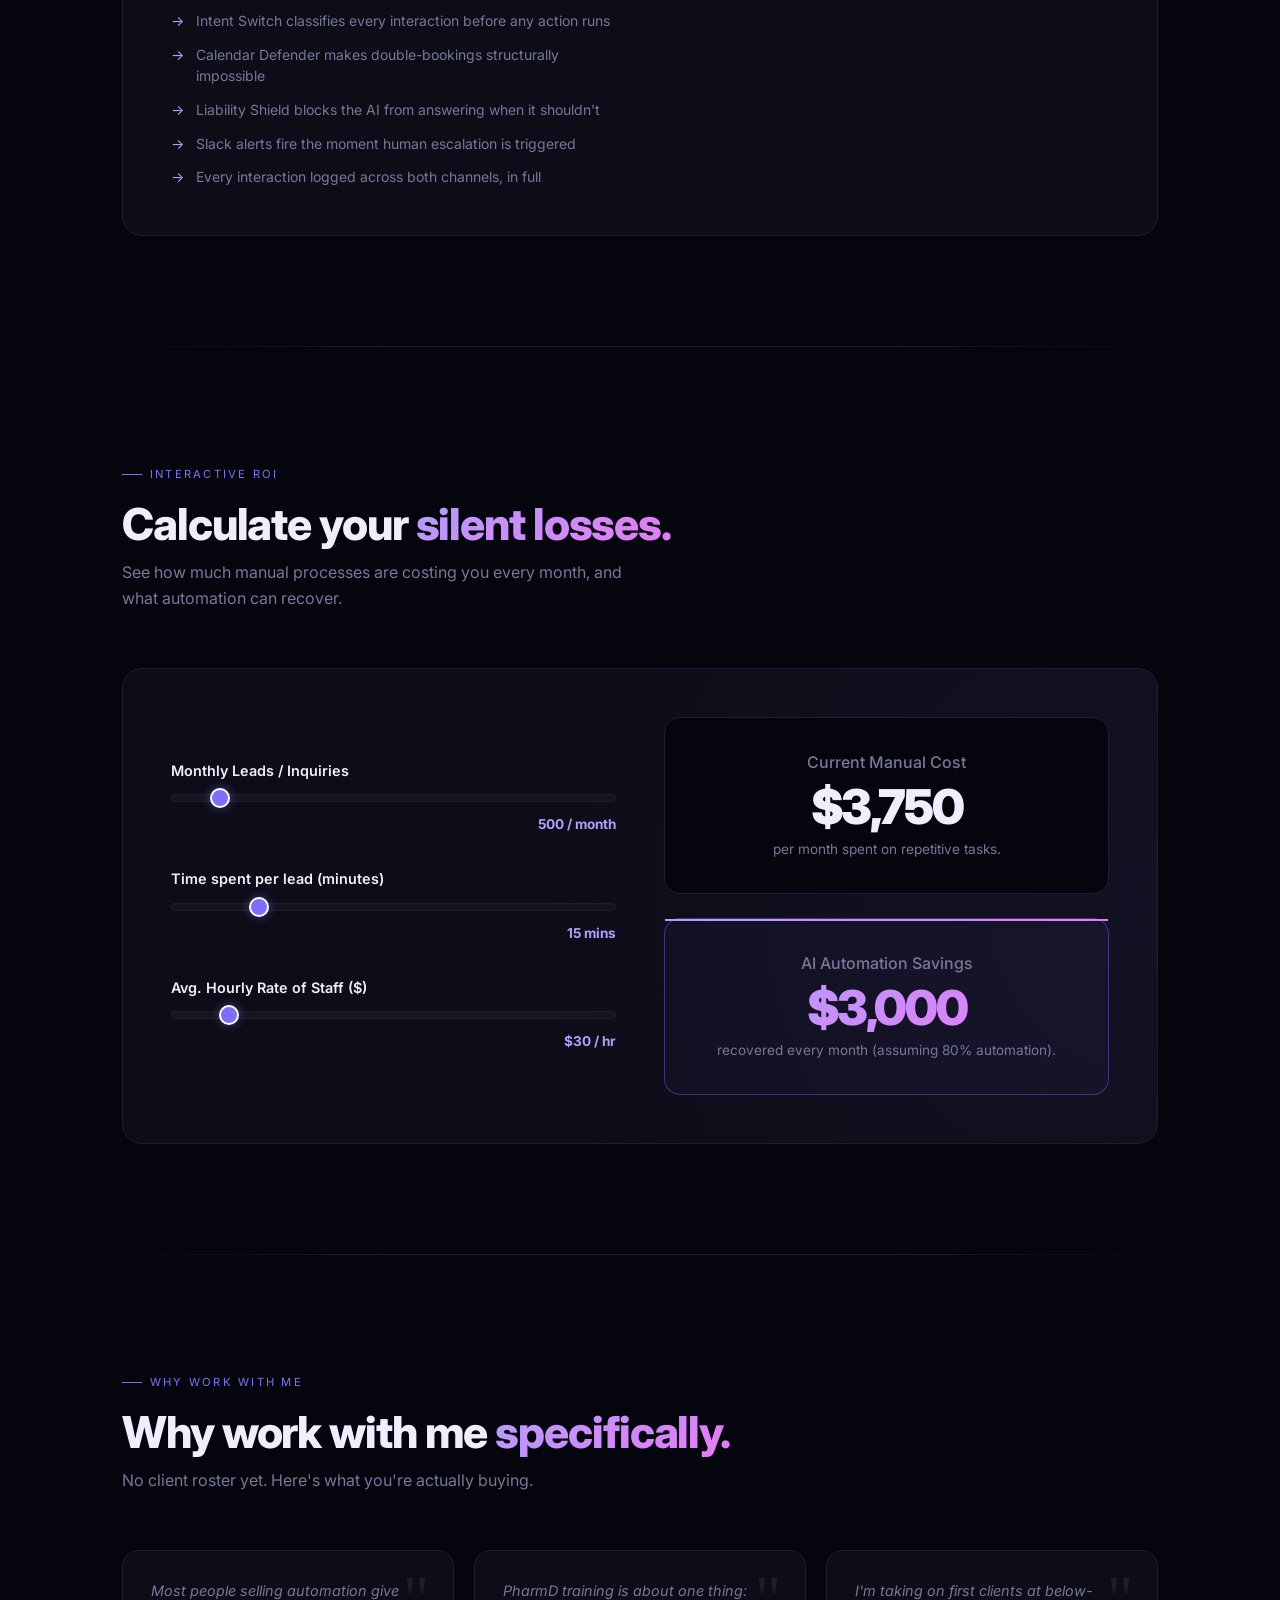
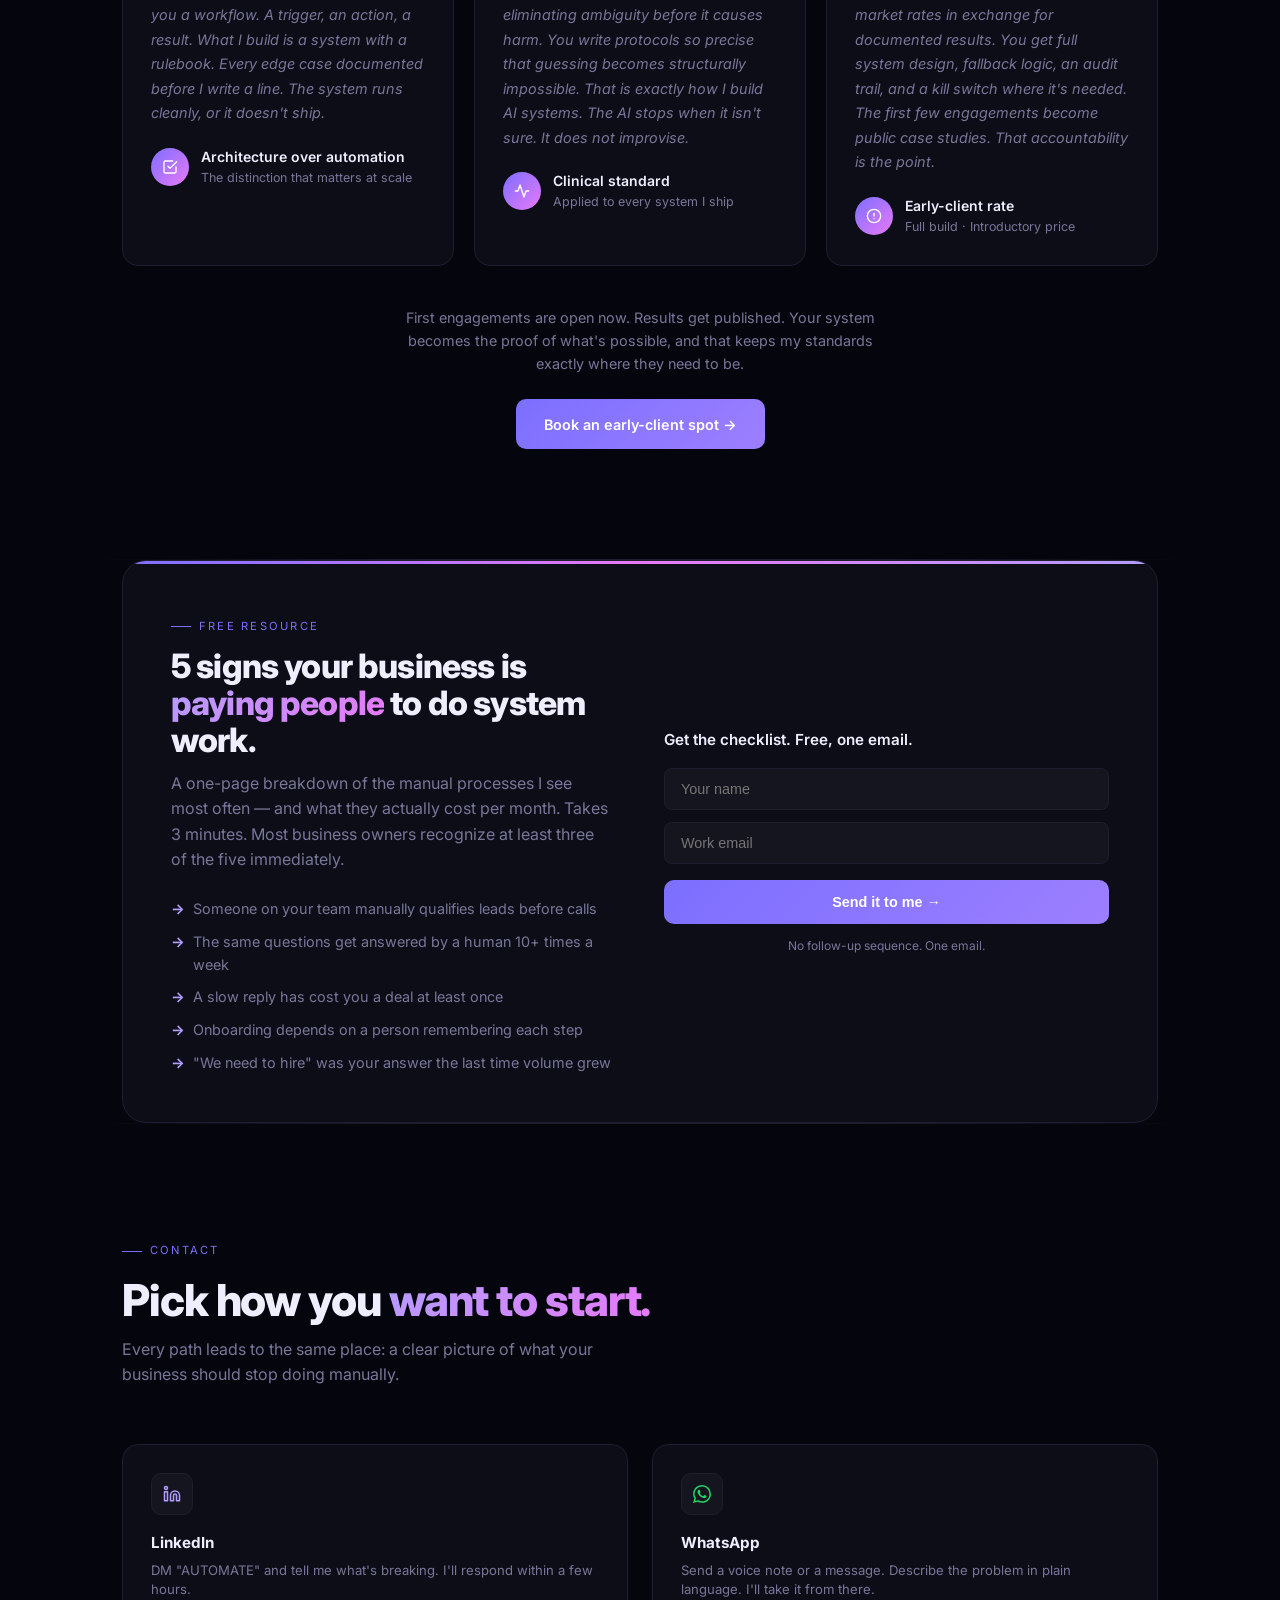
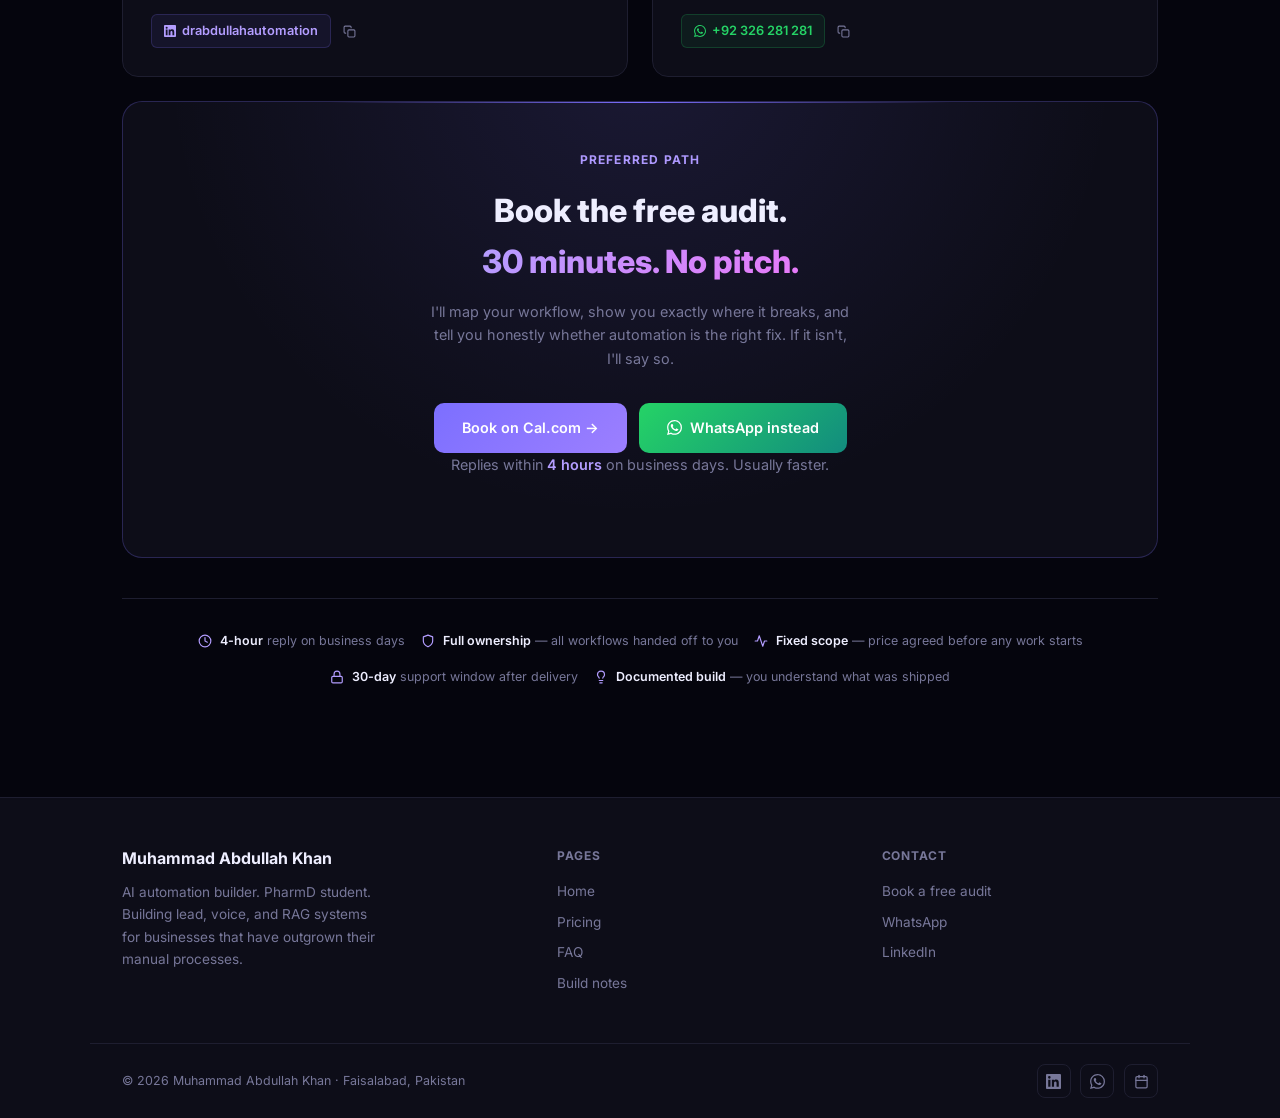
==== commit 36feb9f1: "improve: trust signals, honest copy, accessibility, SEO schema, reduced-motion - Fix chatbot greetin" ====
--- a/index.html
+++ b/index.html
@@ -7,16 +7,38 @@
   <meta name="description" content="Muhammad Abdullah Khan builds Lead Automation, Voice AI, and RAG systems for businesses that can't afford one more manual process. Free 30-min audit." />
   <meta property="og:title" content="Muhammad Abdullah Khan — AI Automation Builder" />
   <meta property="og:description" content="I fix what's silently costing you. AI automation that handles the work your team shouldn't be doing." />
-  <meta property="og:image" content="https://portfolios-eight-puce.vercel.app/files/Dark_tech_banner_202604121155.jpeg" />
-  <meta property="og:url" content="https://portfolios-eight-puce.vercel.app/" />
+  <meta property="og:image" content="https://abdullahautomations.vercel.app/files/og-image.svg" />
+  <meta property="og:url" content="https://abdullahautomations.vercel.app/" />
   <meta property="og:type" content="website" />
   <meta name="twitter:card" content="summary_large_image" />
   <meta name="twitter:title" content="Muhammad Abdullah Khan — AI Automation Builder" />
   <meta name="twitter:description" content="Lead automation, Voice AI, and RAG systems. Free 30-min audit. Domain agnostic — from agencies to healthcare." />
-  <meta name="twitter:image" content="https://portfolios-eight-puce.vercel.app/files/Dark_tech_banner_202604121155.jpeg" />
-  <link rel="canonical" href="https://portfolios-eight-puce.vercel.app/" />
+  <meta name="twitter:image" content="https://abdullahautomations.vercel.app/files/og-image.svg" />
+  <link rel="canonical" href="https://abdullahautomations.vercel.app/" />
+  <link rel="icon" href="/favicon.svg" type="image/svg+xml" />
   <link rel="preconnect" href="https://fonts.googleapis.com">
   <link href="https://fonts.googleapis.com/css2?family=Inter:wght@400;500;600;700;800;900&display=swap" rel="stylesheet">
+  <script type="application/ld+json">
+  {
+    "@context": "https://schema.org",
+    "@type": "Person",
+    "name": "Muhammad Abdullah Khan",
+    "jobTitle": "AI Automation Builder",
+    "description": "PharmD student building lead automation, voice AI agents, and RAG knowledge systems for businesses.",
+    "url": "https://abdullahautomations.vercel.app/",
+    "sameAs": [
+      "https://www.linkedin.com/in/drabdullahautomation"
+    ],
+    "knowsAbout": ["AI Automation", "n8n", "RAG Systems", "Voice AI", "WhatsApp Automation", "Lead Qualification"],
+    "offers": {
+      "@type": "Offer",
+      "name": "Free 30-Minute Workflow Audit",
+      "price": "0",
+      "priceCurrency": "USD",
+      "url": "https://cal.com/drabdullahautomation/30min"
+    }
+  }
+  </script>
   <style>
     *, *::before, *::after { box-sizing: border-box; margin: 0; padding: 0; }
     :root {
@@ -271,7 +293,18 @@
     .contact-book-btns { display: flex; gap: .75rem; justify-content: center; flex-wrap: wrap; position: relative; }
     .contact-reply-note { font-size: .75rem; color: var(--muted); margin-top: 1.25rem; position: relative; }
     .contact-reply-note span { color: var(--accent2); font-weight: 600; }
+    .trust-strip { display: flex; flex-wrap: wrap; gap: 1rem; justify-content: center; margin-top: 2.5rem; padding-top: 2rem; border-top: 1px solid var(--border); }
+    .trust-item { display: flex; align-items: center; gap: .5rem; font-size: .78rem; color: var(--muted); }
+    .trust-item svg { color: var(--accent2); flex-shrink: 0; }
+    .trust-item strong { color: var(--text); font-weight: 600; }
     @media (max-width: 768px) { .contact-cards { grid-template-columns: 1fr; } .contact-book { padding: 2rem 1.5rem; } }
+
+    /* ── REDUCED MOTION ── */
+    @media (prefers-reduced-motion: reduce) {
+      *, *::before, *::after { animation-duration: .01ms !important; animation-iteration-count: 1 !important; transition-duration: .01ms !important; }
+      .reveal { opacity: 1 !important; transform: none !important; }
+      html { scroll-behavior: auto !important; }
+    }
 
     /* ── READING PROGRESS ── */
     .read-progress { position: fixed; top: 0; left: 0; width: 0%; height: 3px; background: linear-gradient(90deg, var(--accent), var(--accent3)); z-index: 999; transition: width .1s linear; }
@@ -486,7 +519,10 @@
       <span class="pill">WhatsApp Automation</span><span class="pill">Multi-Agent Pipelines</span><span class="pill">PharmD</span>
     </div>
     <div class="hero-ctas reveal reveal-delay-4">
-      <a href="#contact" class="btn">Book a Free Audit →</a>
+      <div style="display:flex;flex-direction:column;gap:.35rem;">
+        <a href="#contact" class="btn">Book a Free Audit →</a>
+        <span style="font-size:.72rem;color:var(--muted);text-align:center;">30 min · no pitch · free</span>
+      </div>
       <a href="https://wa.me/92326281281" class="btn btn-wa" target="_blank" rel="noopener">
         <svg width="16" height="16" viewBox="0 0 24 24" fill="currentColor"><path d="M17.472 14.382c-.297-.149-1.758-.867-2.03-.967-.273-.099-.471-.148-.67.15-.197.297-.767.966-.94 1.164-.173.199-.347.223-.644.075-.297-.15-1.255-.463-2.39-1.475-.883-.788-1.48-1.761-1.653-2.059-.173-.297-.018-.458.13-.606.134-.133.298-.347.446-.52.149-.174.198-.298.298-.497.099-.198.05-.371-.025-.52-.075-.149-.669-1.612-.916-2.207-.242-.579-.487-.5-.669-.51-.173-.008-.371-.01-.57-.01-.198 0-.52.074-.792.372-.272.297-1.04 1.016-1.04 2.479 0 1.462 1.065 2.875 1.213 3.074.149.198 2.096 3.2 5.077 4.487.709.306 1.262.489 1.694.625.712.227 1.36.195 1.871.118.571-.085 1.758-.719 2.006-1.413.248-.694.248-1.289.173-1.413-.074-.124-.272-.198-.57-.347m-5.421 7.403h-.004a9.87 9.87 0 01-5.031-1.378l-.361-.214-3.741.982.998-3.648-.235-.374a9.86 9.86 0 01-1.51-5.26c.001-5.45 4.436-9.884 9.888-9.884 2.64 0 5.122 1.03 6.988 2.898a9.825 9.825 0 012.893 6.994c-.003 5.45-4.437 9.884-9.885 9.884m8.413-18.297A11.815 11.815 0 0012.05 0C5.495 0 .16 5.335.157 11.892c0 2.096.547 4.142 1.588 5.945L.057 24l6.305-1.654a11.882 11.882 0 005.683 1.448h.005c6.554 0 11.89-5.335 11.893-11.893a11.821 11.821 0 00-3.48-8.413z"/></svg>
         WhatsApp
@@ -610,6 +646,7 @@
       <p>Research, drafting, review, and publishing — handed between agents with hard handoff rules. One person's output. A team's throughput.</p>
     </div>
   </div>
+  <p class="reveal" style="text-align:center;margin-top:2.5rem;color:var(--muted);font-size:.875rem;">Not sure which applies to you? <a href="#contact" style="color:var(--accent2);font-weight:600;text-decoration:none;">Book the free audit</a> — I'll tell you what fits.</p>
 </section>
 
 <div class="divider"></div>
@@ -641,6 +678,7 @@
         <div><h3>Ship with an audit trail and a kill switch</h3><p>Every system I deliver logs what it did and why. If something needs a human, a human gets notified. If the stakes are high enough, there's a kill switch. You do not have to watch it run.</p></div>
       </div>
     </div>
+    <p class="reveal" style="text-align:center;margin-top:2.5rem;color:var(--muted);font-size:.875rem;">This is how every system is built — before any work starts. <a href="https://cal.com/drabdullahautomation/30min" target="_blank" rel="noopener" style="color:var(--accent2);font-weight:600;text-decoration:none;">Walk me through your process →</a></p>
   </section>
 </div>
 
@@ -655,8 +693,12 @@
   </div>
   <div class="featured-box reveal reveal-delay-1">
     <div>
+      <div style="display:inline-flex;align-items:center;gap:.5rem;font-size:.72rem;font-weight:600;letter-spacing:.08em;color:var(--accent2);background:rgba(124,111,255,.08);border:1px solid rgba(124,111,255,.2);border-radius:6px;padding:.3rem .7rem;margin-bottom:1rem;">
+        <span style="width:6px;height:6px;border-radius:50%;background:var(--accent2);display:inline-block;"></span>
+        PERSONAL BUILD · ARCHITECTURE COMPLETE
+      </div>
       <h3>One decision engine. Every channel runs through it.</h3>
-      <p>Not two separate bots connected by hope. Every message, voice or text, passes through a single Intent Switch before anything happens. The system decides, then routes. No duplication. No conflict.</p>
+      <p>A personal build I designed to solve the channel-conflict problem: when a voice agent and a WhatsApp bot share the same calendar and neither knows what the other booked. Every message, voice or text, passes through a single Intent Switch before anything happens.</p>
       <ul class="feature-points">
         <li><span class="arrow">→</span> Intent Switch classifies every interaction before any action runs</li>
         <li><span class="arrow">→</span> Calendar Defender makes double-bookings structurally impossible</li>
@@ -857,6 +899,29 @@
       </div>
       <p class="contact-reply-note">Replies within <span>4 hours</span> on business days. Usually faster.</p>
     </div>
+
+    <div class="trust-strip reveal reveal-delay-3">
+      <div class="trust-item">
+        <svg width="14" height="14" viewBox="0 0 24 24" fill="none" stroke="currentColor" stroke-width="2" stroke-linecap="round" stroke-linejoin="round"><circle cx="12" cy="12" r="10"/><polyline points="12 6 12 12 16 14"/></svg>
+        <span><strong>4-hour</strong> reply on business days</span>
+      </div>
+      <div class="trust-item">
+        <svg width="14" height="14" viewBox="0 0 24 24" fill="none" stroke="currentColor" stroke-width="2" stroke-linecap="round" stroke-linejoin="round"><path d="M12 22s8-4 8-10V5l-8-3-8 3v7c0 6 8 10 8 10z"/></svg>
+        <span><strong>Full ownership</strong> — all workflows handed off to you</span>
+      </div>
+      <div class="trust-item">
+        <svg width="14" height="14" viewBox="0 0 24 24" fill="none" stroke="currentColor" stroke-width="2" stroke-linecap="round" stroke-linejoin="round"><polyline points="22 12 18 12 15 21 9 3 6 12 2 12"/></svg>
+        <span><strong>Fixed scope</strong> — price agreed before any work starts</span>
+      </div>
+      <div class="trust-item">
+        <svg width="14" height="14" viewBox="0 0 24 24" fill="none" stroke="currentColor" stroke-width="2" stroke-linecap="round" stroke-linejoin="round"><rect x="3" y="11" width="18" height="11" rx="2" ry="2"/><path d="M7 11V7a5 5 0 0 1 10 0v4"/></svg>
+        <span><strong>30-day</strong> support window after delivery</span>
+      </div>
+      <div class="trust-item">
+        <svg width="14" height="14" viewBox="0 0 24 24" fill="none" stroke="currentColor" stroke-width="2" stroke-linecap="round" stroke-linejoin="round"><line x1="9" y1="18" x2="15" y2="18"/><line x1="10" y1="22" x2="14" y2="22"/><path d="M15.09 14c.18-.98.65-1.74 1.41-2.5A4.65 4.65 0 0 0 18 8 6 6 0 0 0 6 8c0 1 .23 2.23 1.5 3.5A4.61 4.61 0 0 1 8.91 14"/></svg>
+        <span><strong>Documented build</strong> — you understand what was shipped</span>
+      </div>
+    </div>
   </section>
 </div>
 
@@ -898,7 +963,7 @@
 
 <!-- AI CHATBOT WIDGET -->
 <div class="chatbot-widget">
-  <div class="chatbot-window" id="chatbotWindow">
+  <div class="chatbot-window" id="chatbotWindow" role="dialog" aria-modal="true" aria-label="Chat with Agent MAK">
     <div class="chatbot-header">
       <div class="chatbot-h-info">
         <div class="chatbot-avatar">
@@ -1113,12 +1178,14 @@
   // ── LIGHTBOX ──
   const lightbox = document.getElementById('lightbox');
   const lightboxImg = document.getElementById('lightboxImg');
-  document.getElementById('openLightbox').addEventListener('click', () => {
+  const openLightboxBtn = document.getElementById('openLightbox');
+  openLightboxBtn.addEventListener('click', () => {
     lightboxImg.src = 'files/AI_system_architecture_202604121156.jpeg';
     lightbox.classList.add('open');
     document.body.style.overflow = 'hidden';
+    setTimeout(() => document.getElementById('lightboxClose').focus(), 50);
   });
-  function closeLightbox() { lightbox.classList.remove('open'); document.body.style.overflow = ''; }
+  function closeLightbox() { lightbox.classList.remove('open'); document.body.style.overflow = ''; openLightboxBtn.focus(); }
   document.getElementById('lightboxClose').addEventListener('click', closeLightbox);
   lightbox.addEventListener('click', e => { if (e.target === lightbox) closeLightbox(); });
   document.addEventListener('keydown', e => { if (e.key === 'Escape') closeLightbox(); });
@@ -1142,11 +1209,23 @@
   chatbotBtn.addEventListener('click', () => {
     chatbotWindow.classList.add('open');
     if (chatbotBadge) chatbotBadge.style.display = 'none';
-    chatbotInput.focus();
+    setTimeout(() => chatbotInput.focus(), 50);
   });
 
   chatbotClose.addEventListener('click', () => {
     chatbotWindow.classList.remove('open');
+    chatbotBtn.focus();
+  });
+
+  // Trap focus inside chatbot when open
+  chatbotWindow.addEventListener('keydown', e => {
+    if (!chatbotWindow.classList.contains('open')) return;
+    if (e.key === 'Escape') { chatbotWindow.classList.remove('open'); chatbotBtn.focus(); }
+    if (e.key !== 'Tab') return;
+    const focusable = chatbotWindow.querySelectorAll('button, input, [tabindex]:not([tabindex="-1"])');
+    const first = focusable[0]; const last = focusable[focusable.length - 1];
+    if (e.shiftKey && document.activeElement === first) { e.preventDefault(); last.focus(); }
+    else if (!e.shiftKey && document.activeElement === last) { e.preventDefault(); first.focus(); }
   });
 
   function scrollToBottom() {
@@ -1193,7 +1272,7 @@
     { keywords: ['n8n', 'zapier', 'make', 'platform', 'tool', 'stack', 'tech'], response: "Everything is built in n8n — it allows custom code, complex fallback logic, and handles high volume securely without Zapier's markup. You get full ownership of the workflow, not a locked SaaS dependency." },
     { keywords: ['fail', 'break', 'error', 'wrong', 'problem', 'issue', 'reliability'], response: "Every system ships with fallback logic and a kill switch — if data is missing or confidence drops, the system escalates to a human instead of guessing. Silent failures at 2am aren't acceptable." },
     { keywords: ['time', 'timeline', 'long', 'fast', 'quick', 'deliver', 'deadline'], response: "A single system typically takes 1–2 weeks from audit to delivery. Full stack engagements are 3–5 weeks. Everything is scoped clearly before any work starts — no surprises." },
-    { keywords: ['hello', 'hi', 'hey', 'start', 'help', 'what', 'who'], response: "Hi! I'm Aria, Abdullah's AI assistant. I can tell you about his Lead, Voice AI, and RAG systems — or help you book a free audit. What's your biggest operational headache right now?" },
+    { keywords: ['hello', 'hi', 'hey', 'start', 'help', 'what', 'who'], response: "Hi! I'm Agent MAK — a keyword-based assistant for Abdullah's portfolio. I can answer questions about Lead Automation, Voice AI, and RAG systems, or help you book a free audit. What's your biggest operational problem right now?" },
   ];
 
   function handleSend() {
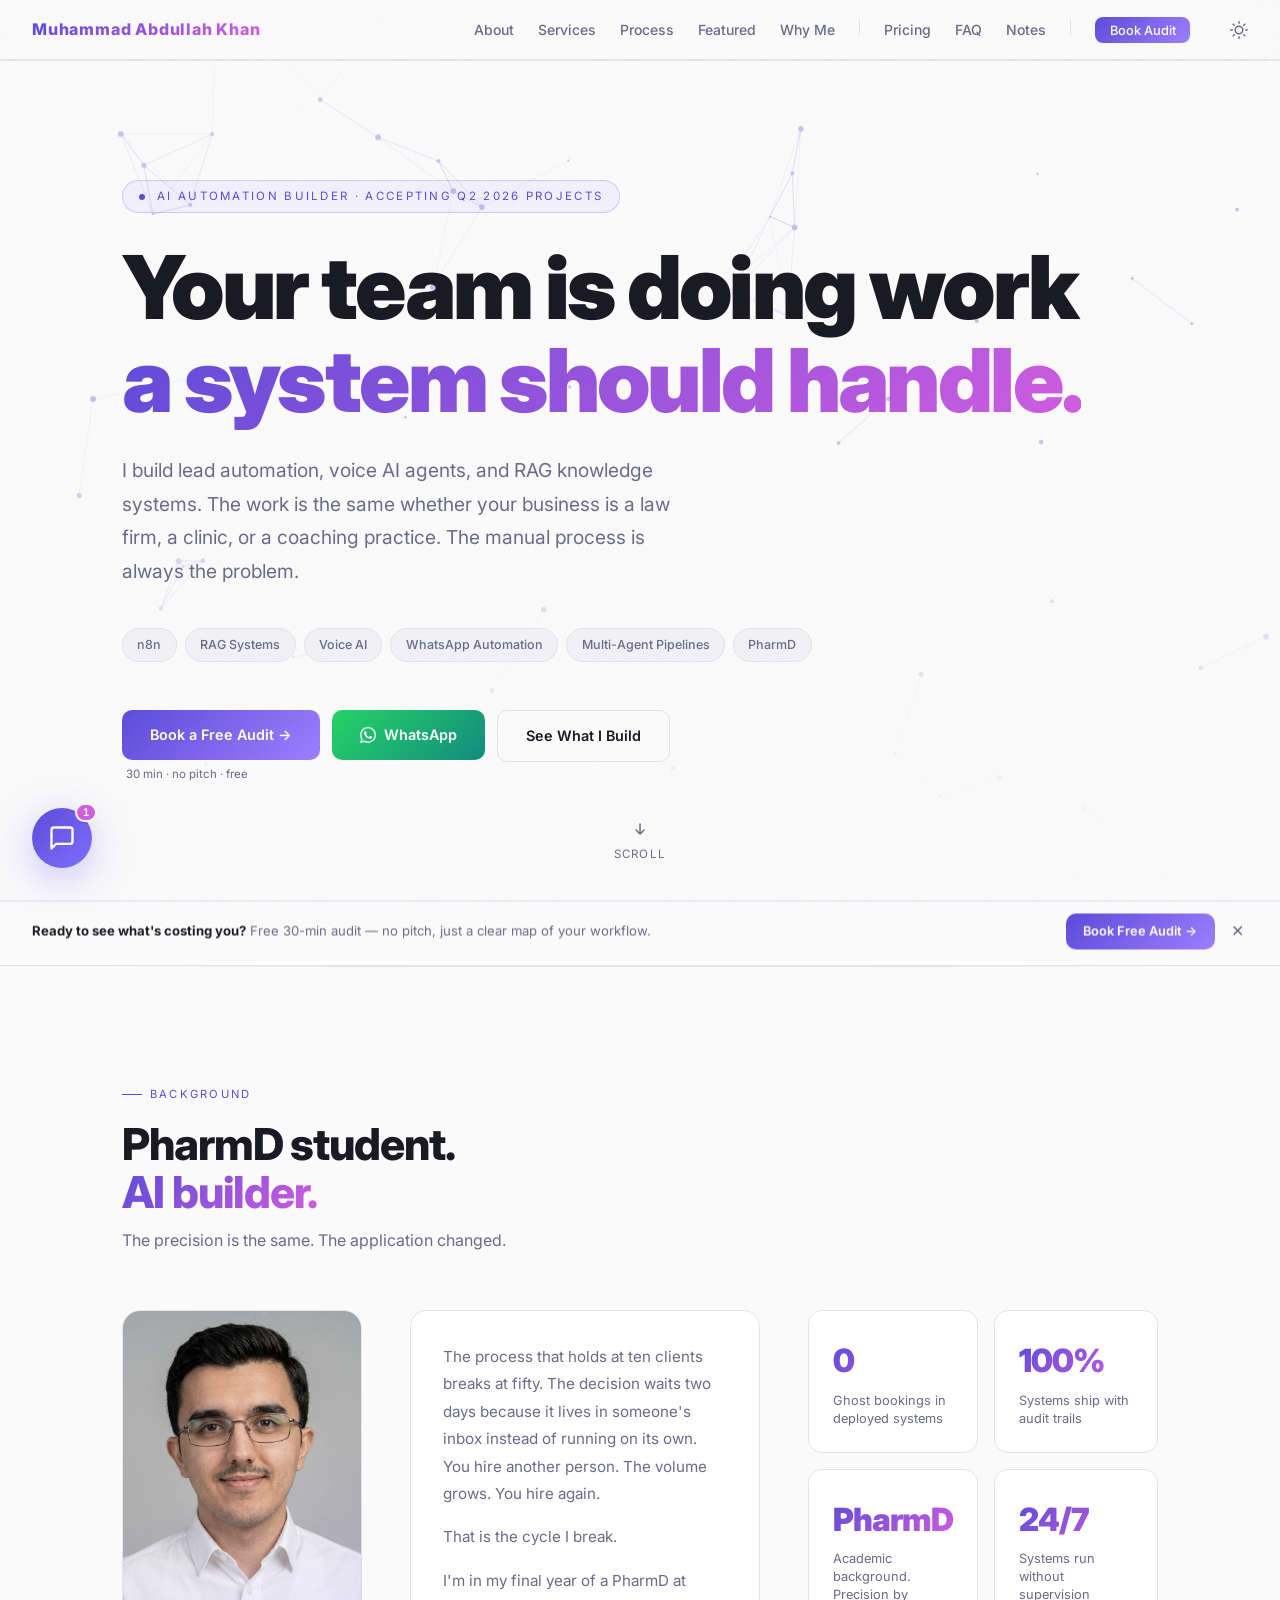
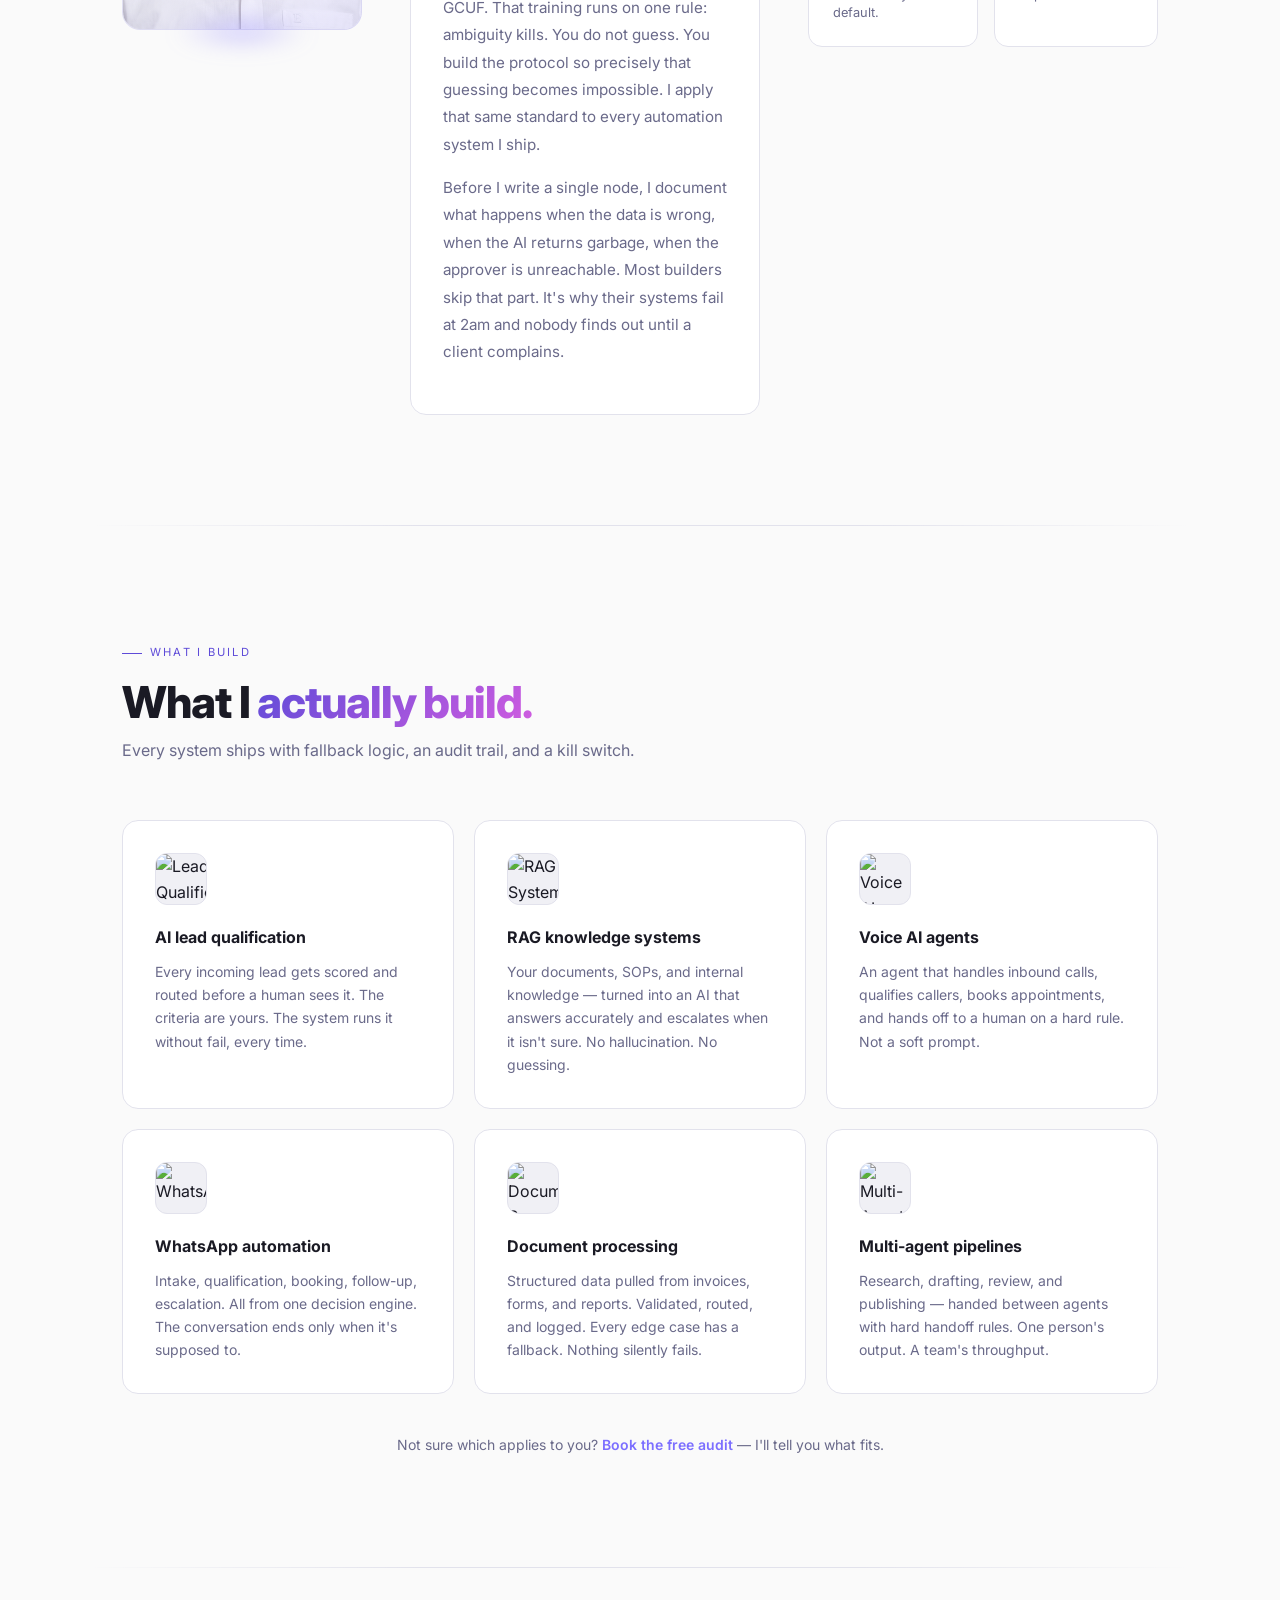
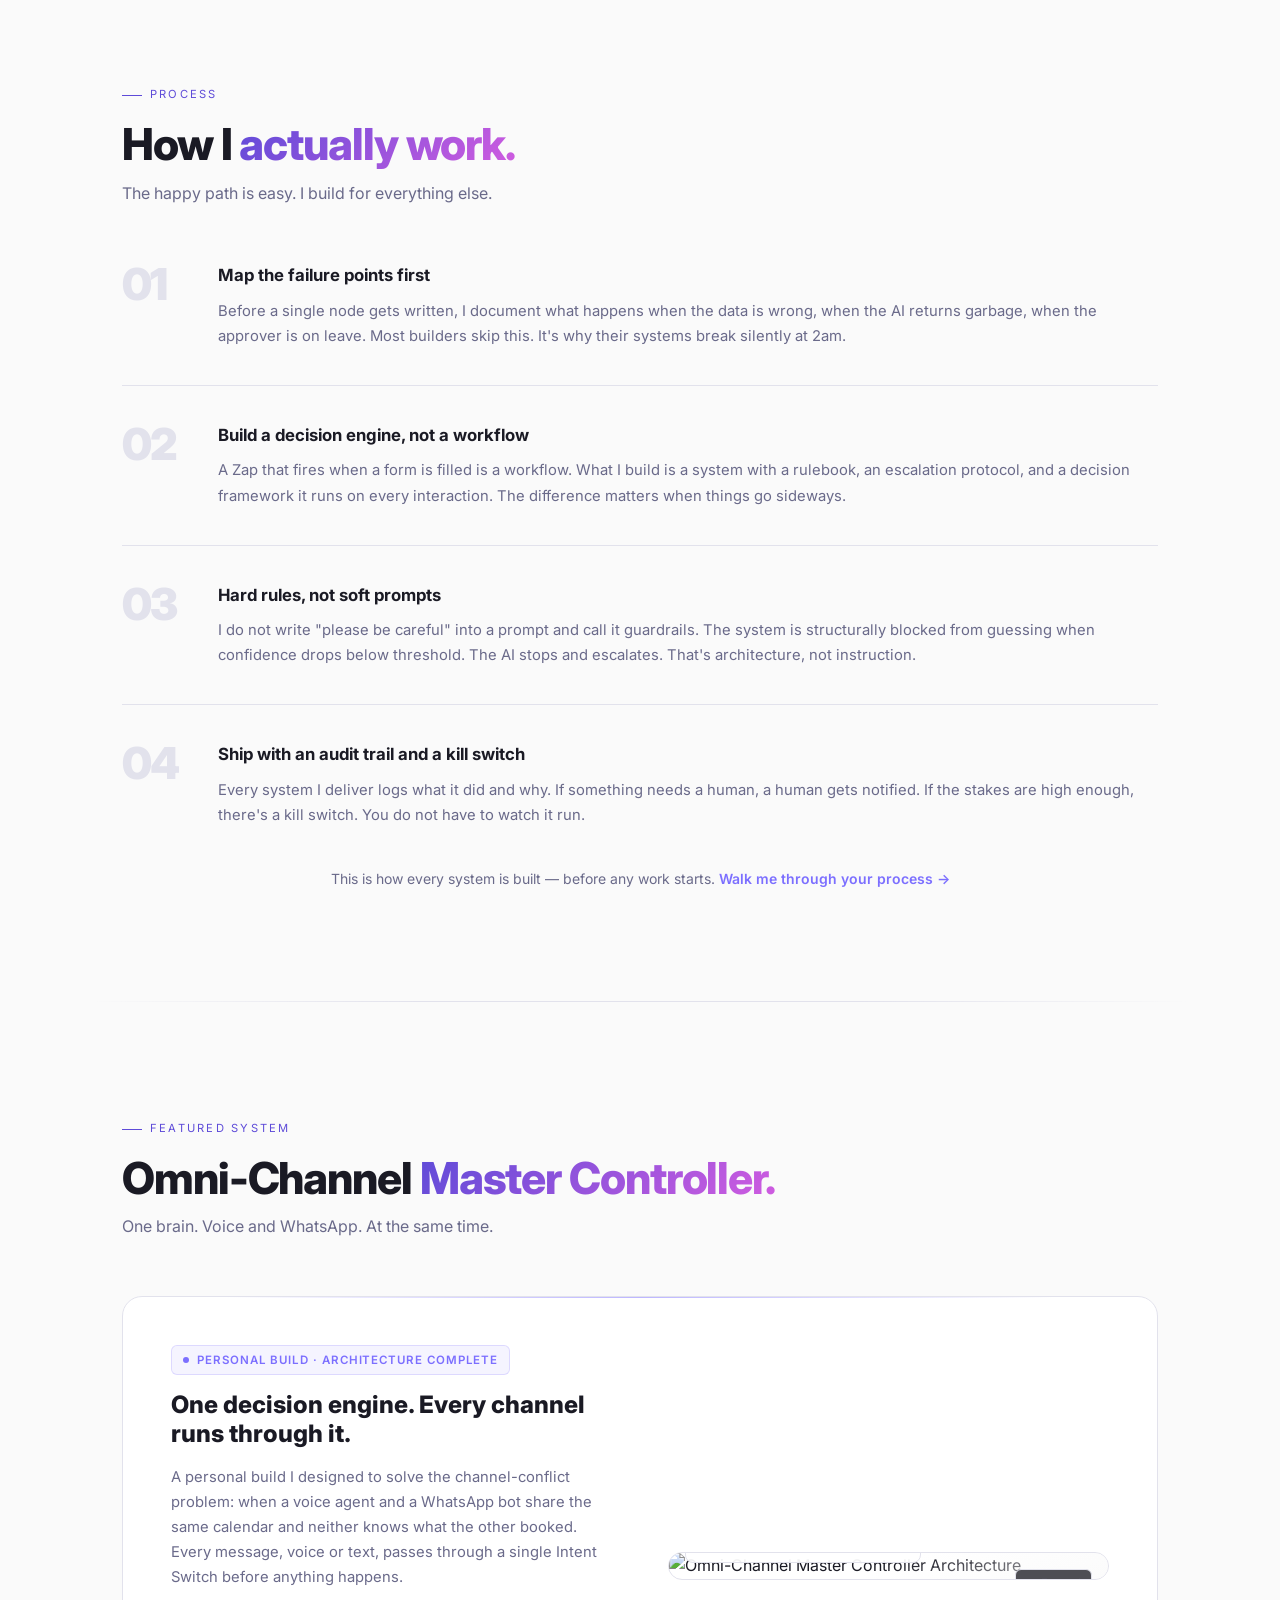
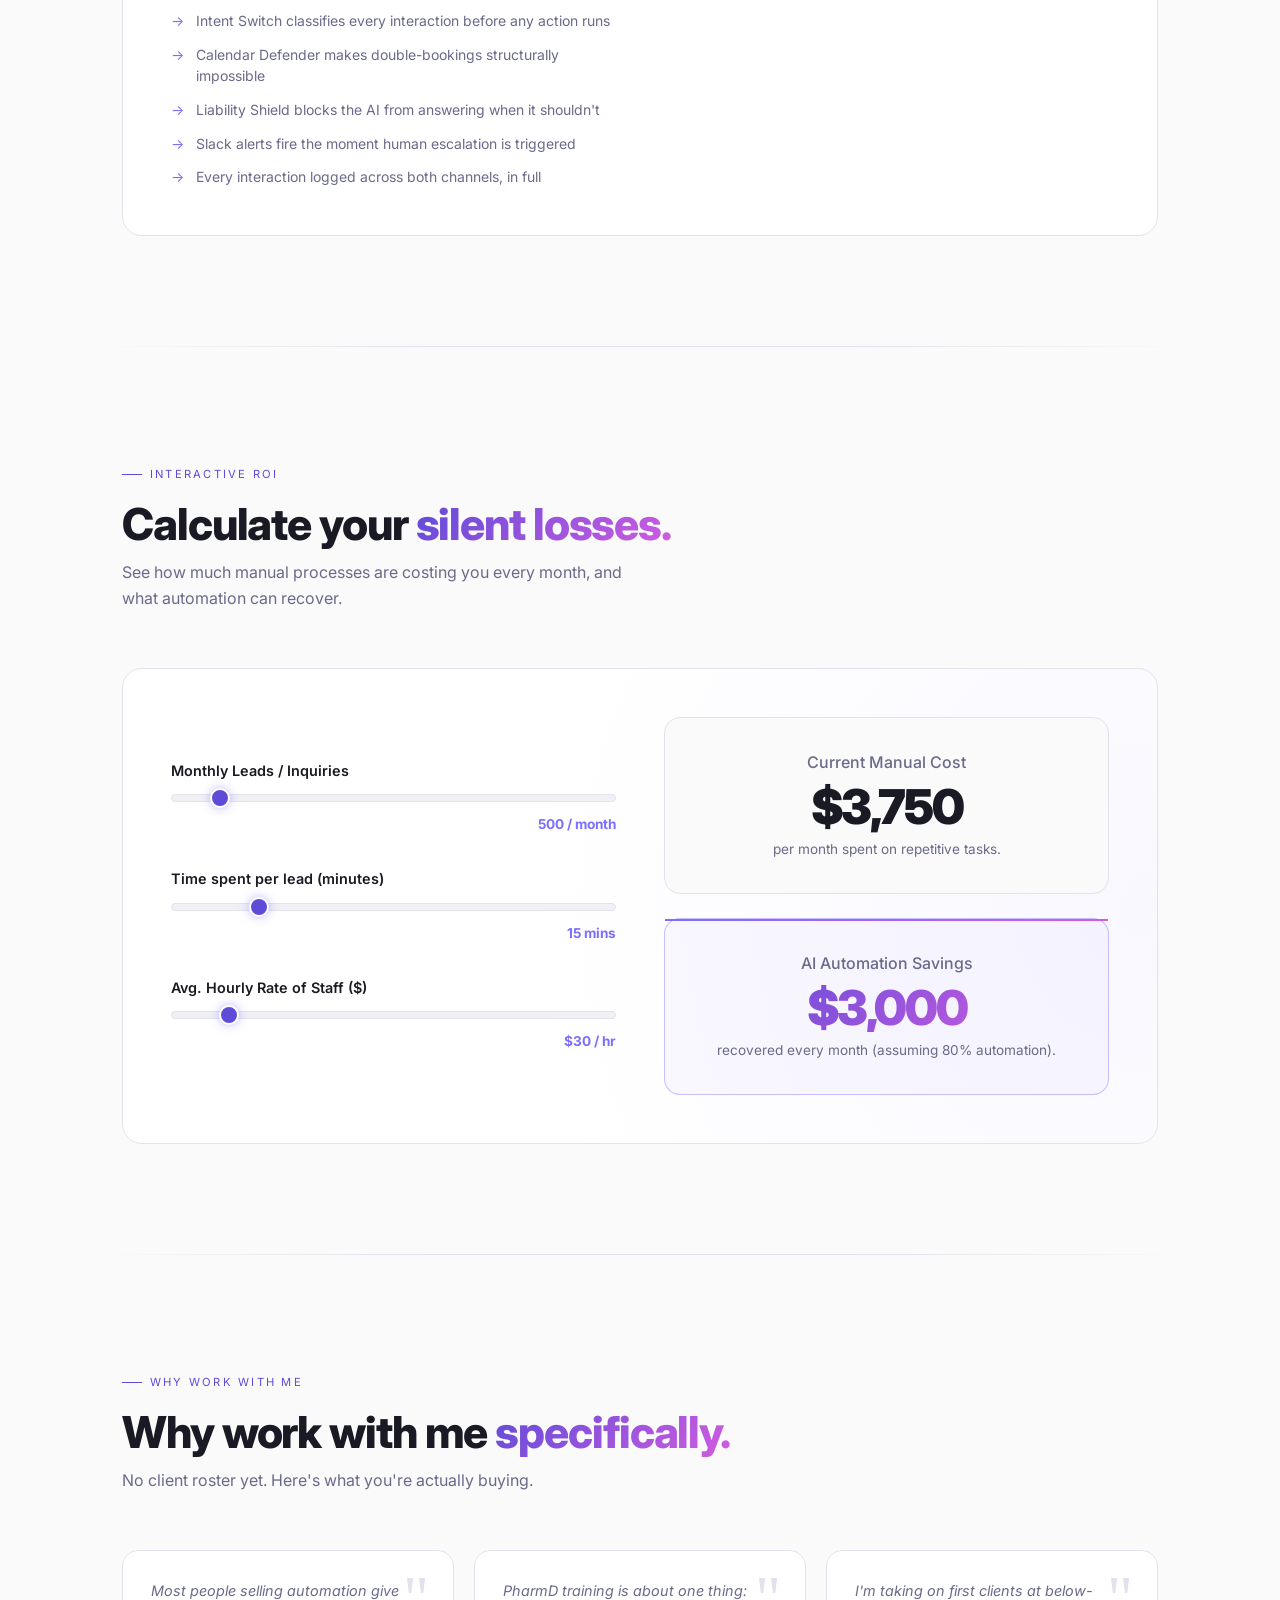
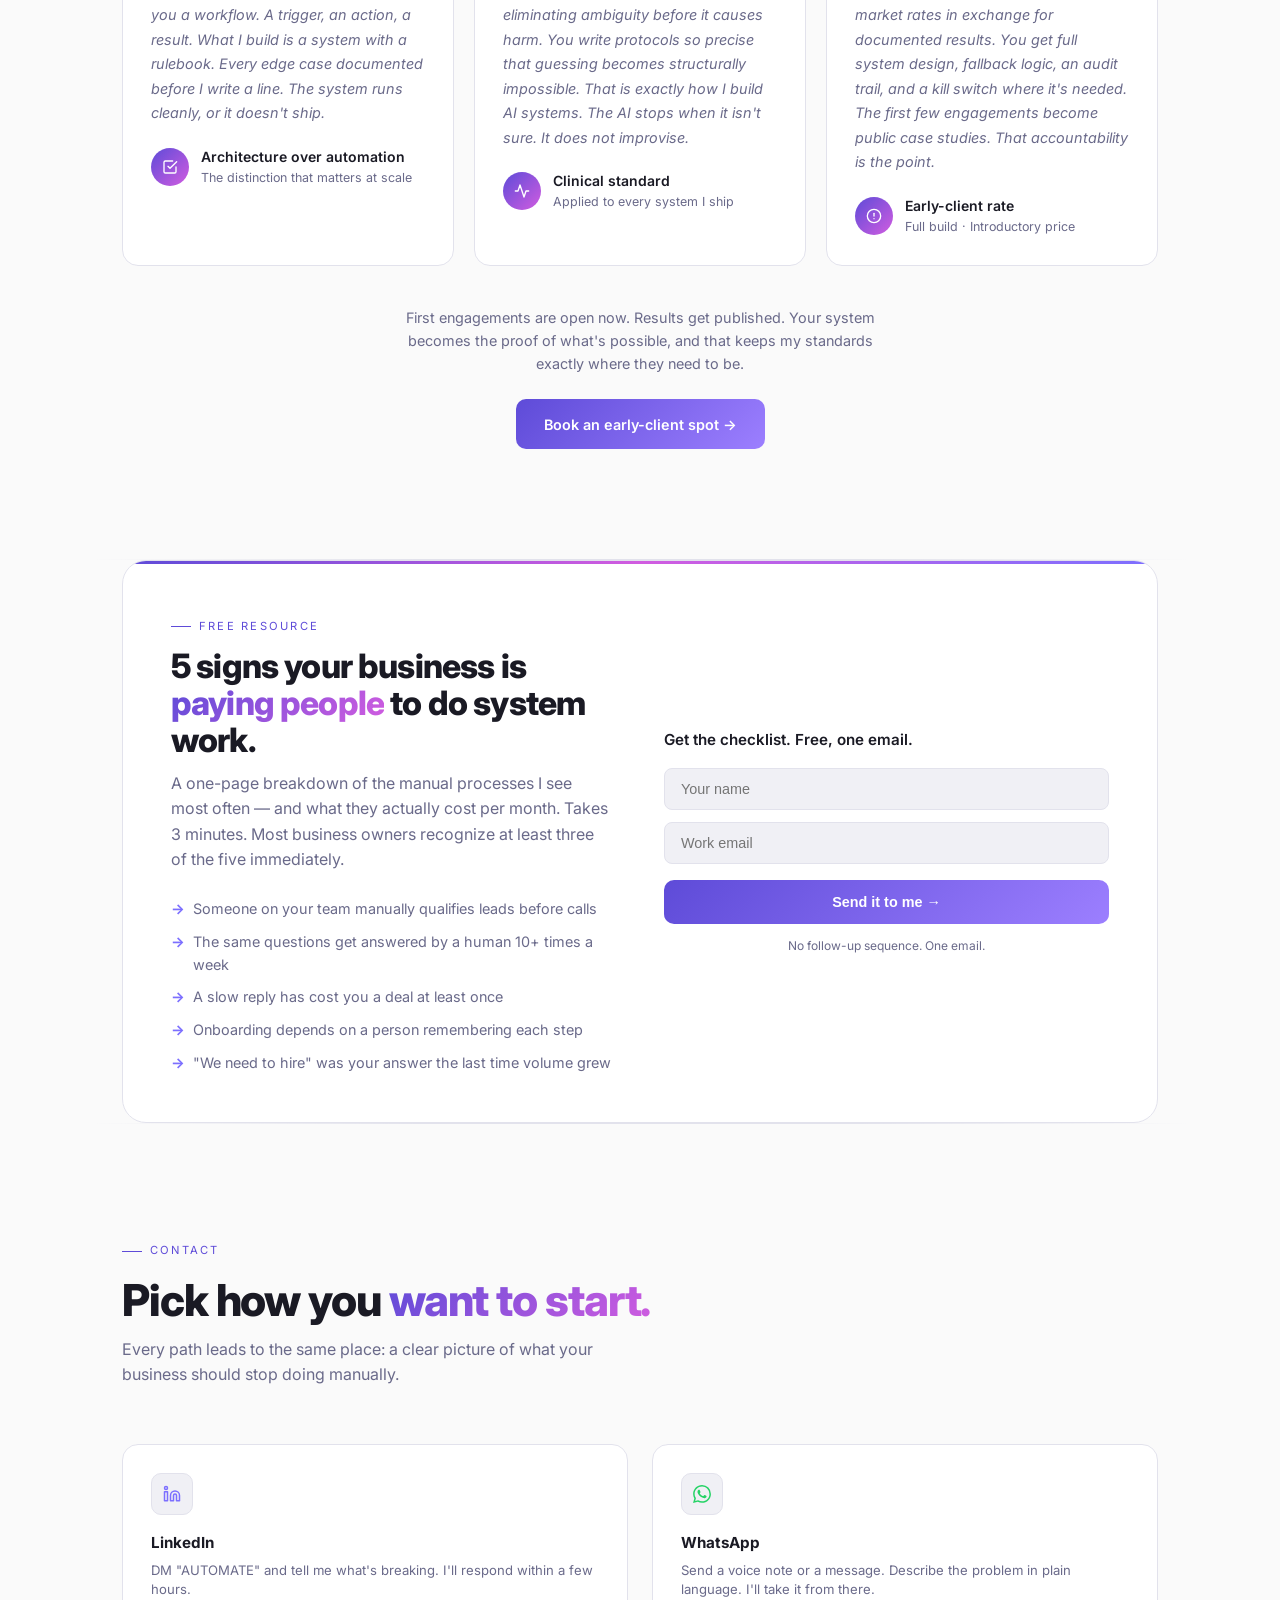
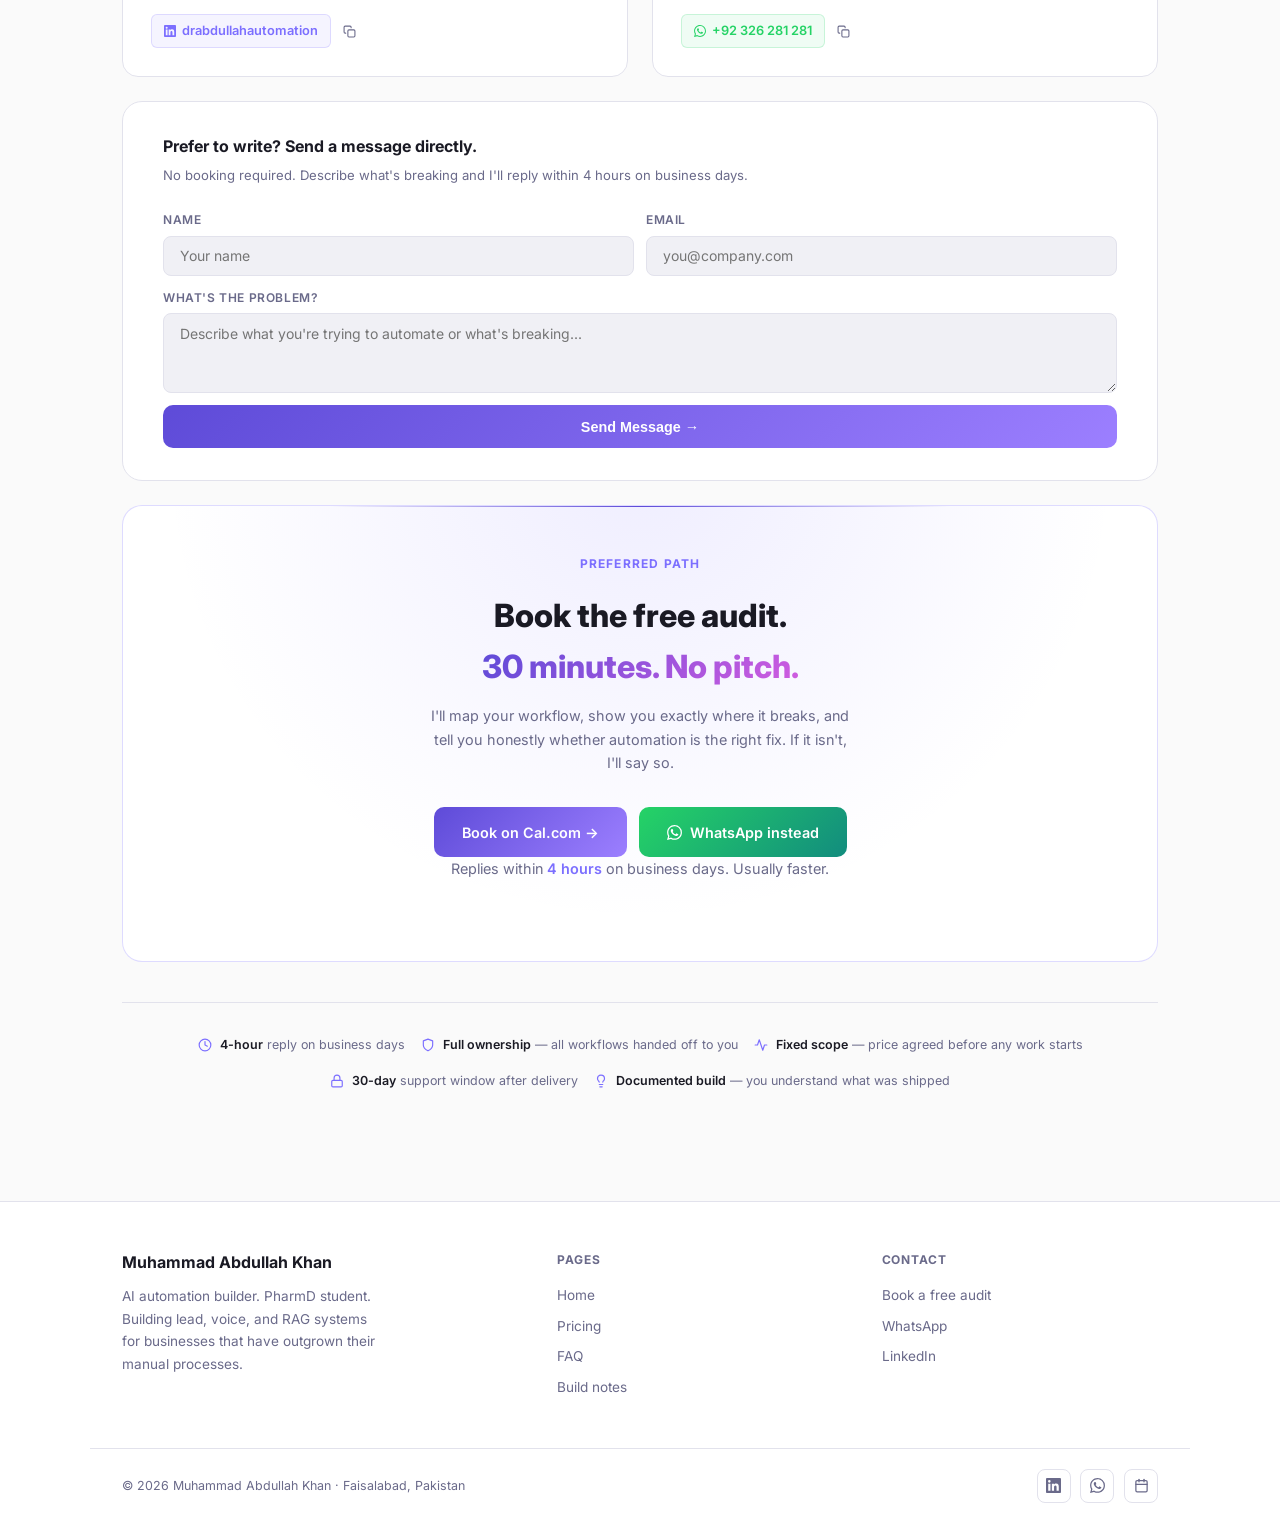
==== commit 15fedfd8: "feat: OS theme auto-detect, sticky audit bar, mobile chatbot, contact form, print CSS - Auto-detect " ====
--- a/index.html
+++ b/index.html
@@ -18,6 +18,24 @@
   <link rel="icon" href="/favicon.svg" type="image/svg+xml" />
   <link rel="preconnect" href="https://fonts.googleapis.com">
   <link href="https://fonts.googleapis.com/css2?family=Inter:wght@400;500;600;700;800;900&display=swap" rel="stylesheet">
+  <style media="print">
+    @page { margin: 1.5cm; }
+    body { background: #fff !important; color: #111 !important; font-size: 11pt; }
+    nav, .mobile-menu, .chatbot-widget, .back-top, .sticky-bar, .read-progress,
+    .bg-glow, .hero-video-bg, .scroll-indicator, .tools-strip, .lightbox,
+    .hero-ctas .btn-wa, .hero-ctas .btn-outline, footer .footer-socials { display: none !important; }
+    h1, h2, h3 { color: #111 !important; page-break-after: avoid; }
+    section { padding: 1.5cm 0 !important; max-width: 100% !important; page-break-inside: avoid; }
+    .gradient-text { -webkit-text-fill-color: #5e4bd8 !important; background: none !important; }
+    .btn { background: none !important; color: #5e4bd8 !important; border: 1px solid #5e4bd8 !important; box-shadow: none !important; padding: .4rem .8rem !important; font-size: 10pt !important; }
+    .stat-card, .service-card, .testi-card, .contact-card, .contact-book, .contact-form-wrap, .featured-box, .roi-container, .leadmag-box { border: 1px solid #ccc !important; background: #fff !important; box-shadow: none !important; break-inside: avoid; }
+    .services-grid, .testimonials-grid { grid-template-columns: 1fr 1fr !important; }
+    .about-grid { grid-template-columns: 120px 1fr !important; }
+    .featured-box { grid-template-columns: 1fr !important; }
+    .profile-photo { width: 100px !important; }
+    a[href]::after { content: " (" attr(href) ")"; font-size: 8pt; color: #666; }
+    a.btn::after, a.contact-pill::after, a.nav-cta::after { content: none; }
+  </style>
   <script type="application/ld+json">
   {
     "@context": "https://schema.org",
@@ -156,7 +174,7 @@
     .hero-pills { display: flex; flex-wrap: wrap; gap: .5rem; margin-bottom: 3rem; }
     .pill { background: var(--bg3); border: 1px solid var(--border); color: var(--muted); padding: .35rem .9rem; border-radius: 999px; font-size: .78rem; font-weight: 500; transition: all .2s; cursor: default; }
     .pill:hover { border-color: rgba(124,111,255,.4); color: var(--accent2); background: rgba(124,111,255,.06); }
-    .hero-ctas { display: flex; flex-wrap: wrap; gap: .75rem; }
+    .hero-ctas { display: flex; flex-wrap: wrap; gap: .75rem; align-items: flex-start; }
 
     .btn { display: inline-flex; align-items: center; gap: .5rem; padding: .85rem 1.75rem; background: linear-gradient(135deg, var(--accent), #9c7fff); color: #fff; border-radius: 10px; font-weight: 600; text-decoration: none; font-size: .9rem; transition: all .25s; border: none; cursor: pointer; position: relative; overflow: hidden; }
     .btn::before { content: ''; position: absolute; inset: 0; background: linear-gradient(135deg, rgba(255,255,255,.1), transparent); opacity: 0; transition: opacity .25s; }
@@ -297,7 +315,32 @@
     .trust-item { display: flex; align-items: center; gap: .5rem; font-size: .78rem; color: var(--muted); }
     .trust-item svg { color: var(--accent2); flex-shrink: 0; }
     .trust-item strong { color: var(--text); font-weight: 600; }
+
+    /* ── INLINE CONTACT FORM ── */
+    .contact-form-wrap { background: var(--bg2); border: 1px solid var(--border); border-radius: 20px; padding: 2rem 2.5rem; margin-bottom: 1.5rem; }
+    .contact-form-wrap h4 { font-size: 1rem; font-weight: 700; margin-bottom: .35rem; }
+    .contact-form-wrap p { font-size: .82rem; color: var(--muted); margin-bottom: 1.5rem; }
+    .cf-row { display: grid; grid-template-columns: 1fr 1fr; gap: .75rem; margin-bottom: .75rem; }
+    .cf-field { display: flex; flex-direction: column; gap: .4rem; }
+    .cf-field label { font-size: .75rem; font-weight: 600; color: var(--muted); text-transform: uppercase; letter-spacing: .05em; }
+    .cf-input { background: var(--bg3); border: 1px solid var(--border); border-radius: 8px; padding: .65rem 1rem; color: var(--text); font-size: .875rem; outline: none; transition: border-color .2s; font-family: inherit; width: 100%; }
+    .cf-input:focus { border-color: var(--accent); }
+    .cf-success { display: none; padding: 1rem 1.25rem; background: rgba(124,111,255,.08); border: 1px solid rgba(124,111,255,.3); border-radius: 10px; text-align: center; }
+    .cf-success p:first-child { font-weight: 600; color: var(--accent2); margin-bottom: .3rem; }
+    .cf-success p:last-child { font-size: .82rem; color: var(--muted); }
+    @media (max-width: 600px) { .cf-row { grid-template-columns: 1fr; } .contact-form-wrap { padding: 1.5rem; } }
     @media (max-width: 768px) { .contact-cards { grid-template-columns: 1fr; } .contact-book { padding: 2rem 1.5rem; } }
+
+    /* ── STICKY AUDIT BAR ── */
+    .sticky-bar { position: fixed; bottom: 0; left: 0; right: 0; z-index: 350; background: rgba(5,5,13,.92); backdrop-filter: blur(16px); border-top: 1px solid rgba(124,111,255,.25); padding: .75rem 2rem; display: flex; align-items: center; justify-content: space-between; gap: 1rem; transform: translateY(100%); transition: transform .4s cubic-bezier(.16,1,.3,1); }
+    .sticky-bar.visible { transform: translateY(0); }
+    html[data-theme="light"] .sticky-bar { background: rgba(250,250,250,.94); border-top-color: rgba(94,75,216,.2); }
+    .sticky-bar-text { font-size: .82rem; color: var(--muted); }
+    .sticky-bar-text strong { color: var(--text); }
+    .sticky-bar-right { display: flex; align-items: center; gap: .75rem; flex-shrink: 0; }
+    .sticky-bar-dismiss { background: none; border: none; color: var(--muted); cursor: pointer; padding: 4px; border-radius: 4px; font-size: 1rem; line-height: 1; transition: color .2s; }
+    .sticky-bar-dismiss:hover { color: var(--text); }
+    @media (max-width: 600px) { .sticky-bar { padding: .6rem 1rem; } .sticky-bar-text { display: none; } }
 
     /* ── REDUCED MOTION ── */
     @media (prefers-reduced-motion: reduce) {
@@ -374,7 +417,9 @@
       h1 { font-size: 2.2rem; }
       .about-stats { grid-template-columns: 1fr 1fr; }
       .hero-label { font-size: .65rem; padding: .35rem .8rem; }
-      .chatbot-window { width: calc(100vw - 2rem); height: 380px; }
+      .chatbot-widget { left: 0; right: 0; bottom: 0; align-items: stretch; }
+      .chatbot-window { width: 100vw; height: 70vh; border-radius: 20px 20px 0 0; bottom: 60px; left: 0; transform-origin: bottom center; }
+      .chatbot-button { align-self: flex-end; margin: 0 1rem 1rem auto; }
       .stat-number { font-size: 1.6rem; }
       .stat-card { padding: 1.15rem; }
       .service-card { padding: 1.5rem; }
@@ -519,11 +564,11 @@
       <span class="pill">WhatsApp Automation</span><span class="pill">Multi-Agent Pipelines</span><span class="pill">PharmD</span>
     </div>
     <div class="hero-ctas reveal reveal-delay-4">
-      <div style="display:flex;flex-direction:column;gap:.35rem;">
+      <div style="display:flex;flex-direction:column;align-items:flex-start;gap:.35rem;">
         <a href="#contact" class="btn">Book a Free Audit →</a>
-        <span style="font-size:.72rem;color:var(--muted);text-align:center;">30 min · no pitch · free</span>
-      </div>
-      <a href="https://wa.me/92326281281" class="btn btn-wa" target="_blank" rel="noopener">
+        <span style="font-size:.72rem;color:var(--muted);padding-left:.25rem;">30 min · no pitch · free</span>
+      </div>
+      <a href="https://wa.me/92326281281" class="btn btn-wa" target="_blank" rel="noopener" style="align-self:flex-start;">
         <svg width="16" height="16" viewBox="0 0 24 24" fill="currentColor"><path d="M17.472 14.382c-.297-.149-1.758-.867-2.03-.967-.273-.099-.471-.148-.67.15-.197.297-.767.966-.94 1.164-.173.199-.347.223-.644.075-.297-.15-1.255-.463-2.39-1.475-.883-.788-1.48-1.761-1.653-2.059-.173-.297-.018-.458.13-.606.134-.133.298-.347.446-.52.149-.174.198-.298.298-.497.099-.198.05-.371-.025-.52-.075-.149-.669-1.612-.916-2.207-.242-.579-.487-.5-.669-.51-.173-.008-.371-.01-.57-.01-.198 0-.52.074-.792.372-.272.297-1.04 1.016-1.04 2.479 0 1.462 1.065 2.875 1.213 3.074.149.198 2.096 3.2 5.077 4.487.709.306 1.262.489 1.694.625.712.227 1.36.195 1.871.118.571-.085 1.758-.719 2.006-1.413.248-.694.248-1.289.173-1.413-.074-.124-.272-.198-.57-.347m-5.421 7.403h-.004a9.87 9.87 0 01-5.031-1.378l-.361-.214-3.741.982.998-3.648-.235-.374a9.86 9.86 0 01-1.51-5.26c.001-5.45 4.436-9.884 9.888-9.884 2.64 0 5.122 1.03 6.988 2.898a9.825 9.825 0 012.893 6.994c-.003 5.45-4.437 9.884-9.885 9.884m8.413-18.297A11.815 11.815 0 0012.05 0C5.495 0 .16 5.335.157 11.892c0 2.096.547 4.142 1.588 5.945L.057 24l6.305-1.654a11.882 11.882 0 005.683 1.448h.005c6.554 0 11.89-5.335 11.893-11.893a11.821 11.821 0 00-3.48-8.413z"/></svg>
         WhatsApp
       </a>
@@ -886,7 +931,33 @@
       </div>
     </div>
 
-    <div class="contact-book reveal reveal-delay-2">
+    <div class="contact-form-wrap reveal reveal-delay-2">
+      <h4>Prefer to write? Send a message directly.</h4>
+      <p>No booking required. Describe what's breaking and I'll reply within 4 hours on business days.</p>
+      <form id="indexContactForm">
+        <div class="cf-row">
+          <div class="cf-field">
+            <label for="icName">Name</label>
+            <input class="cf-input" type="text" id="icName" placeholder="Your name" required />
+          </div>
+          <div class="cf-field">
+            <label for="icEmail">Email</label>
+            <input class="cf-input" type="email" id="icEmail" placeholder="you@company.com" required />
+          </div>
+        </div>
+        <div class="cf-field" style="margin-bottom:.75rem;">
+          <label for="icMessage">What's the problem?</label>
+          <textarea class="cf-input" id="icMessage" rows="3" placeholder="Describe what you're trying to automate or what's breaking..." required style="resize:vertical;min-height:80px;"></textarea>
+        </div>
+        <button type="submit" id="icSubmitBtn" class="btn" style="width:100%;justify-content:center;">Send Message →</button>
+      </form>
+      <div class="cf-success" id="icSuccess">
+        <p>Message received.</p>
+        <p>I'll reply to your email within 4 hours on business days. Check spam if nothing arrives.</p>
+      </div>
+    </div>
+
+    <div class="contact-book reveal reveal-delay-3" id="contact-book">
       <div class="contact-book-label">Preferred path</div>
       <h3>Book the free audit.<br /><span class="gradient-text">30 minutes. No pitch.</span></h3>
       <p>I'll map your workflow, show you exactly where it breaks, and tell you honestly whether automation is the right fix. If it isn't, I'll say so.</p>
@@ -961,6 +1032,15 @@
   </div>
 </footer>
 
+<!-- STICKY AUDIT BAR -->
+<div class="sticky-bar" id="stickyBar" role="complementary" aria-label="Book audit prompt">
+  <span class="sticky-bar-text"><strong>Ready to see what's costing you?</strong> Free 30-min audit — no pitch, just a clear map of your workflow.</span>
+  <div class="sticky-bar-right">
+    <a href="https://cal.com/drabdullahautomation/30min" class="btn" style="padding:.5rem 1.1rem;font-size:.8rem;" target="_blank" rel="noopener">Book Free Audit →</a>
+    <button class="sticky-bar-dismiss" id="stickyBarDismiss" aria-label="Dismiss">✕</button>
+  </div>
+</div>
+
 <!-- AI CHATBOT WIDGET -->
 <div class="chatbot-widget">
   <div class="chatbot-window" id="chatbotWindow" role="dialog" aria-modal="true" aria-label="Chat with Agent MAK">
@@ -1005,8 +1085,12 @@
     else { moonIcon.style.display = 'block'; sunIcon.style.display = 'none'; }
   }
 
-  // Init theme from localStorage
-  if (localStorage.getItem('theme') === 'light') {
+  // Init theme: respect saved preference, fallback to OS preference
+  const savedTheme = localStorage.getItem('theme');
+  if (savedTheme === 'light') {
+    document.documentElement.setAttribute('data-theme', 'light');
+    updateIcons(true);
+  } else if (!savedTheme && window.matchMedia('(prefers-color-scheme: light)').matches) {
     document.documentElement.setAttribute('data-theme', 'light');
     updateIcons(true);
   }
@@ -1343,6 +1427,23 @@
     });
     calculateROI(); // init
   }
+
+  // ── STICKY AUDIT BAR ──
+  const stickyBar = document.getElementById('stickyBar');
+  const stickyBarDismiss = document.getElementById('stickyBarDismiss');
+  let stickyDismissed = sessionStorage.getItem('stickyDismissed');
+  const heroEl = document.getElementById('hero');
+  function updateStickyBar() {
+    if (stickyDismissed) return;
+    const heroBottom = heroEl ? heroEl.getBoundingClientRect().bottom : 0;
+    stickyBar.classList.toggle('visible', heroBottom < 0);
+  }
+  window.addEventListener('scroll', updateStickyBar, { passive: true });
+  stickyBarDismiss.addEventListener('click', () => {
+    stickyDismissed = true;
+    sessionStorage.setItem('stickyDismissed', '1');
+    stickyBar.classList.remove('visible');
+  });
 
   // ── READING PROGRESS BAR ──
   const readProgress = document.getElementById('readProgress');
@@ -1401,6 +1502,40 @@
       btn.textContent = 'Send it to me →';
     }
   }
+
+  // ── INDEX CONTACT FORM (Web3Forms) ──
+  const indexContactForm = document.getElementById('indexContactForm');
+  if (indexContactForm) {
+    indexContactForm.addEventListener('submit', async e => {
+      e.preventDefault();
+      const name = document.getElementById('icName').value.trim();
+      const email = document.getElementById('icEmail').value.trim();
+      const message = document.getElementById('icMessage').value.trim();
+      if (!name || !email || !message) return;
+      const btn = document.getElementById('icSubmitBtn');
+      btn.disabled = true; btn.textContent = 'Sending...';
+      try {
+        const res = await fetch('https://api.web3forms.com/submit', {
+          method: 'POST',
+          headers: { 'Content-Type': 'application/json', 'Accept': 'application/json' },
+          body: JSON.stringify({
+            access_key: 'bd0d37e4-179a-4f66-83b6-c0dcce38ecd7',
+            subject: 'New message from ' + name + ' (homepage form)',
+            from_name: name, email,
+            message,
+          }),
+        });
+        const data = await res.json();
+        if (data.success) {
+          indexContactForm.style.display = 'none';
+          document.getElementById('icSuccess').style.display = 'block';
+        } else { throw new Error(data.message); }
+      } catch (err) {
+        console.error('Form error:', err);
+        btn.disabled = false; btn.textContent = 'Send Message →';
+      }
+    });
+  }
 </script>
 </body>
 </html>
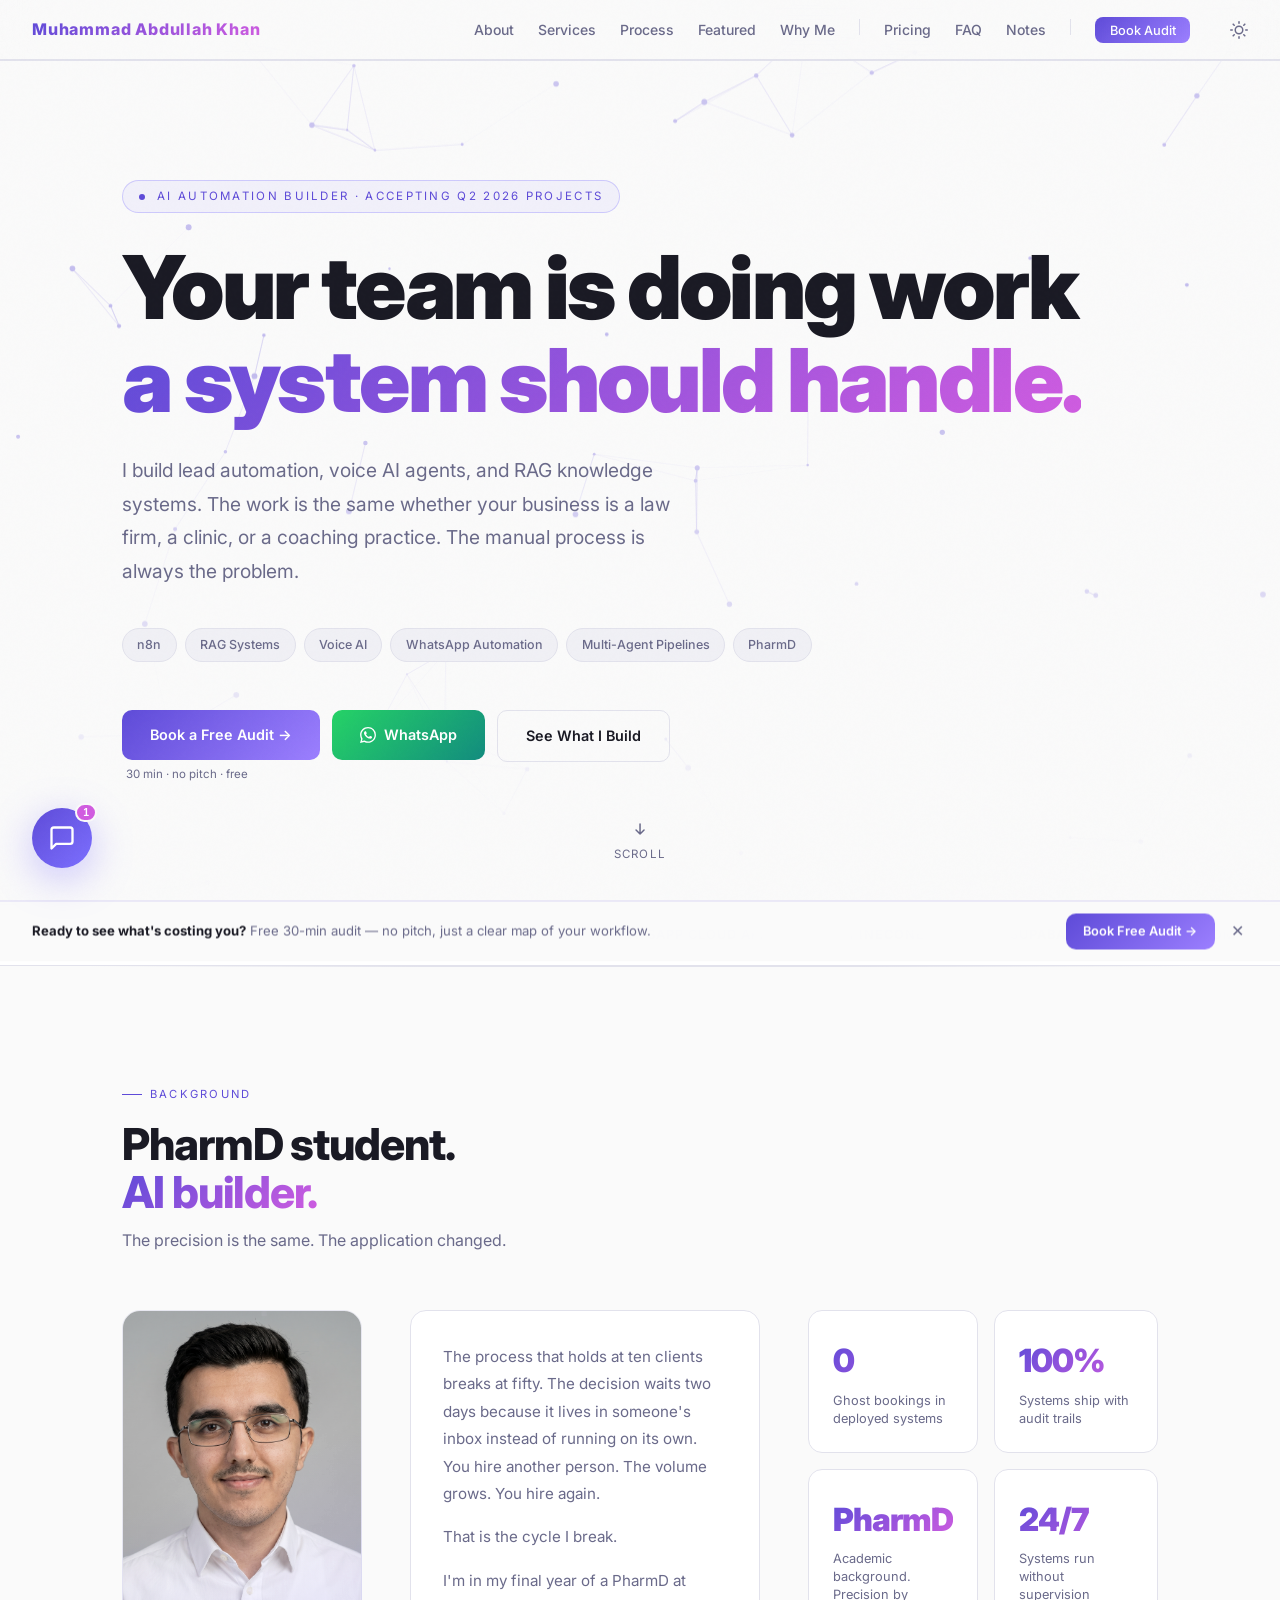
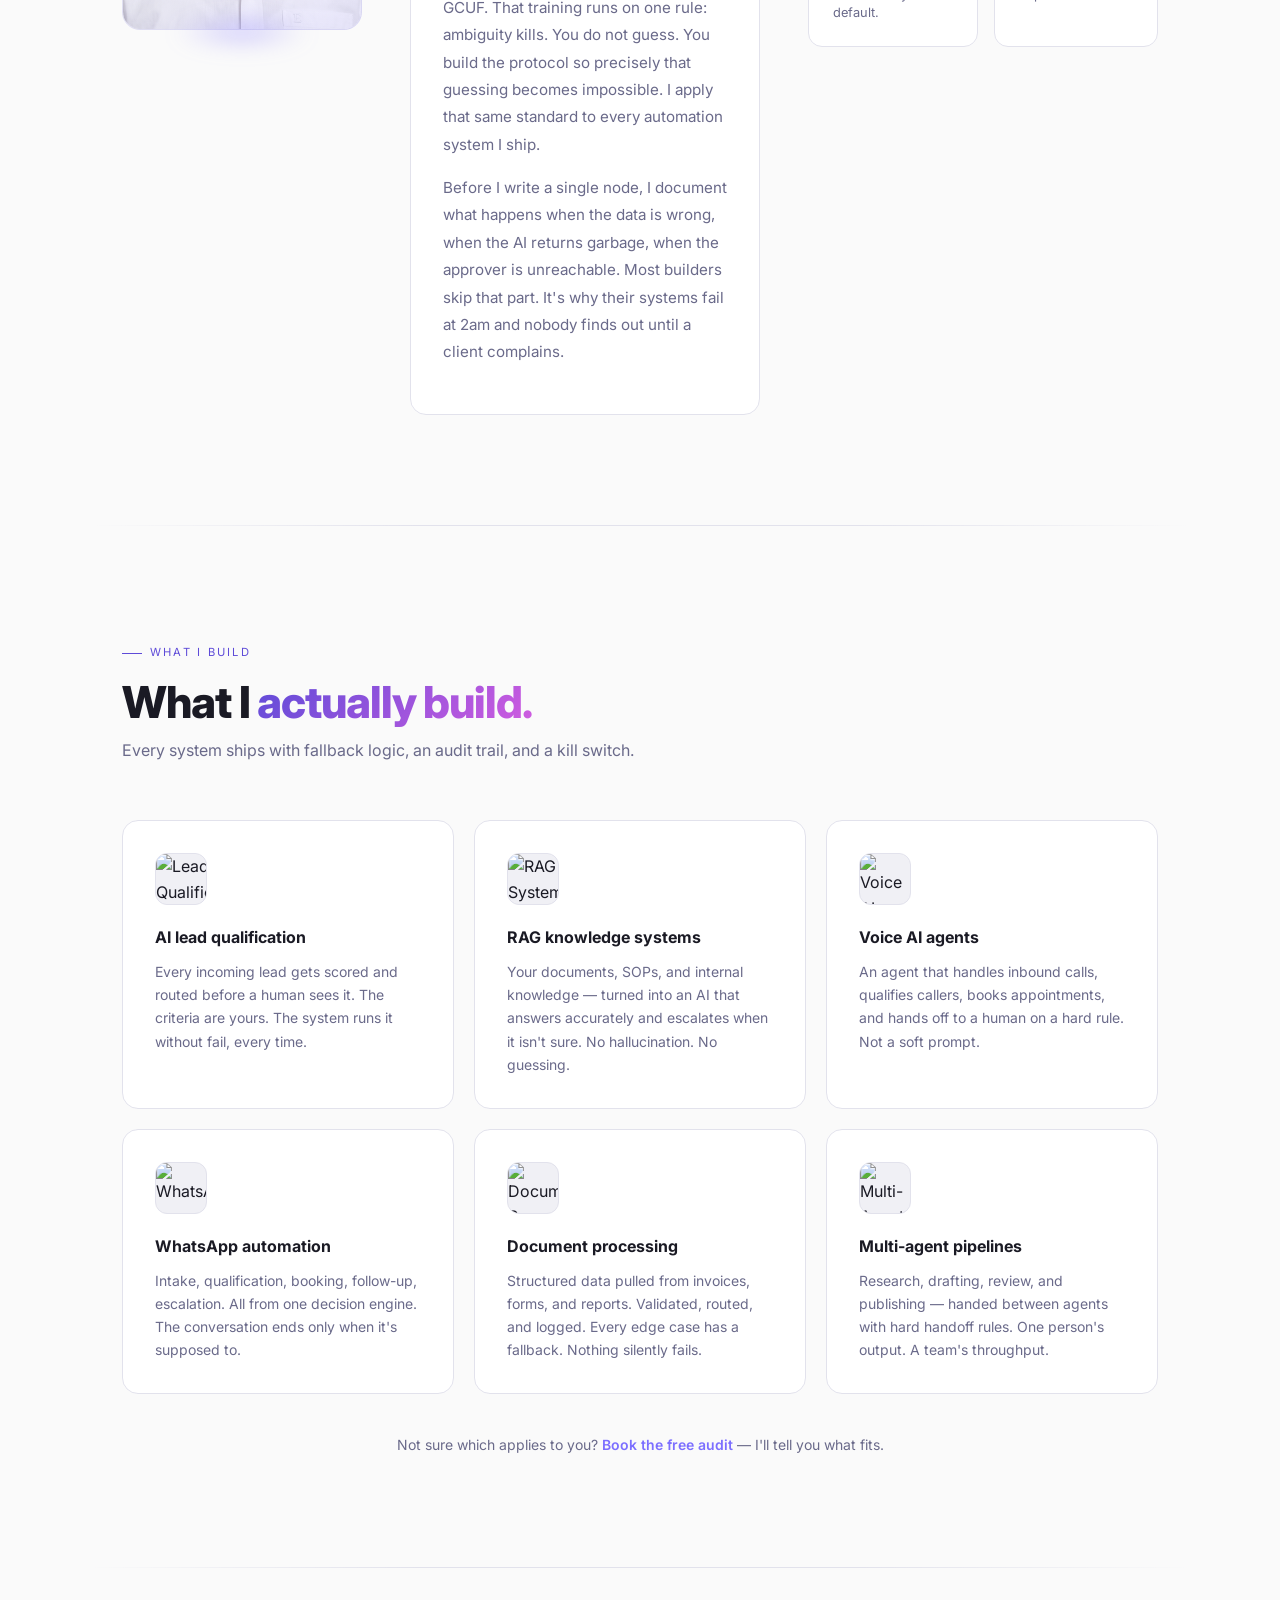
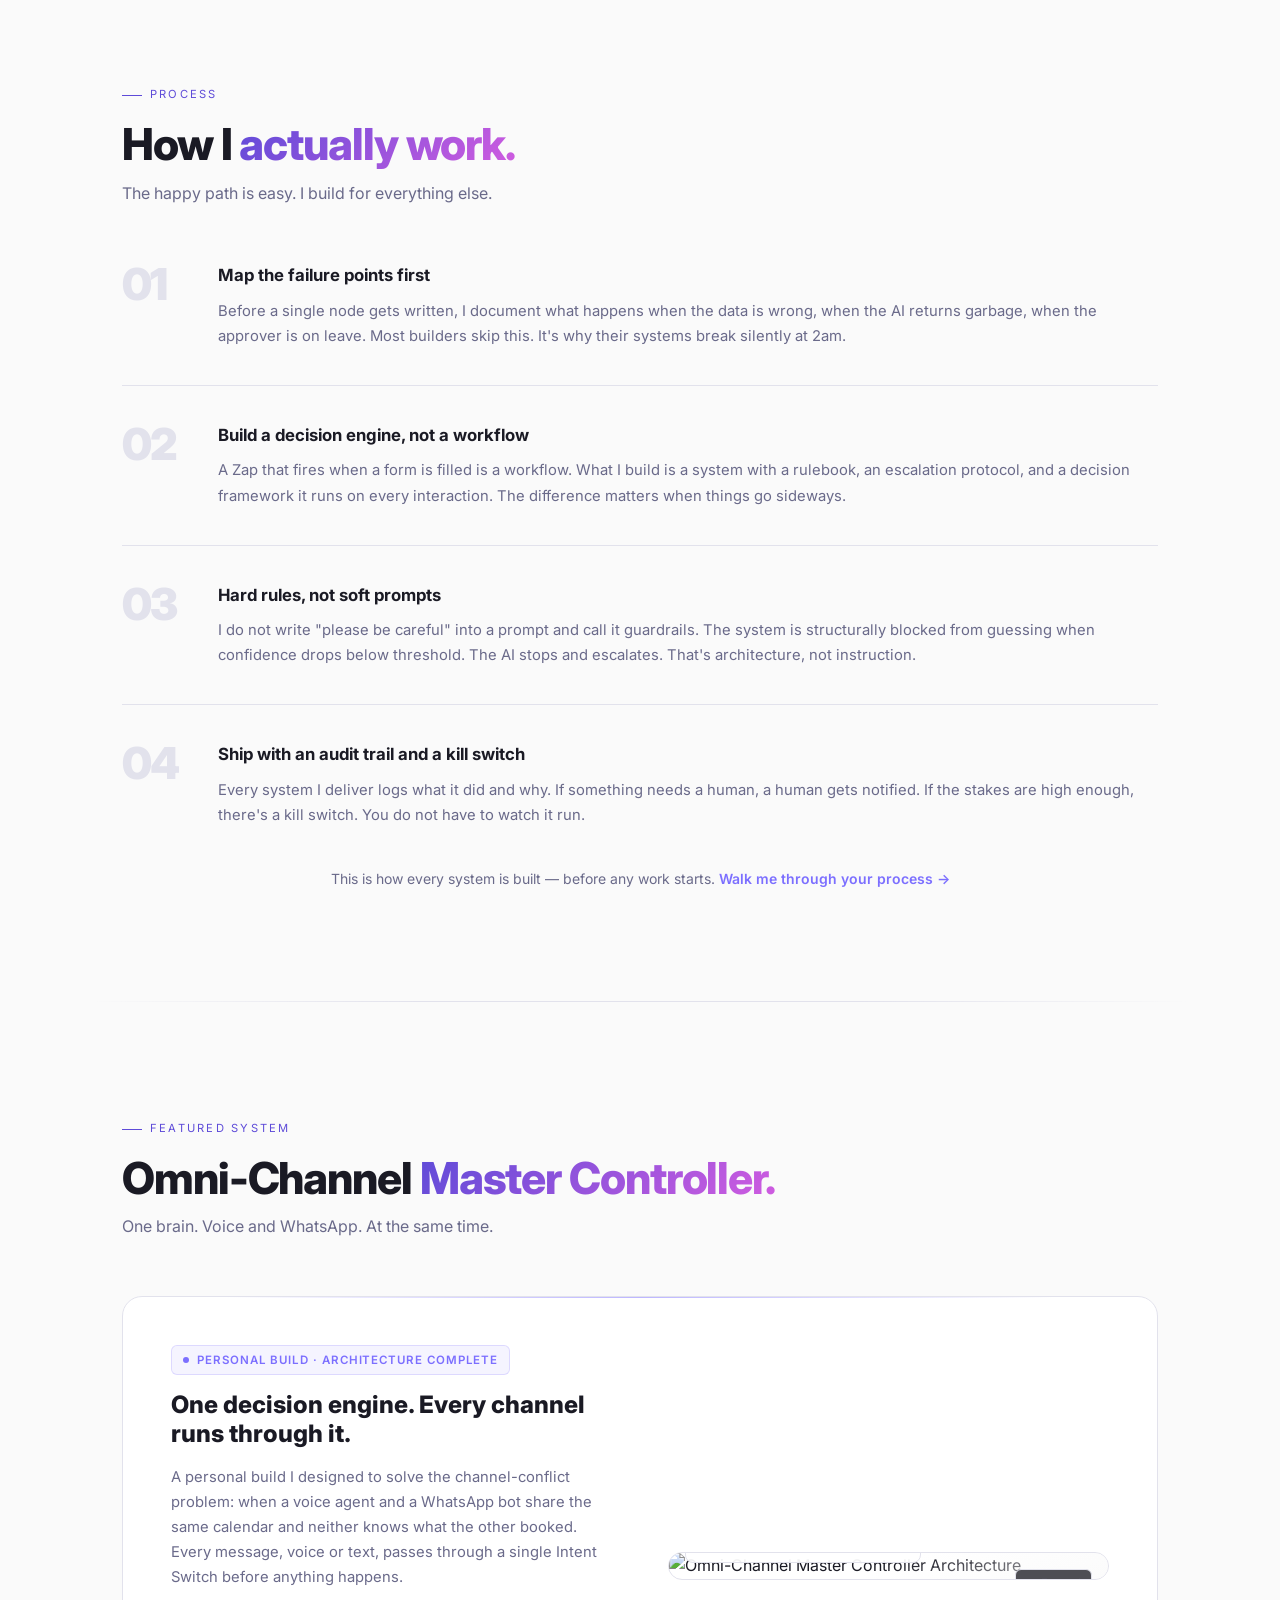
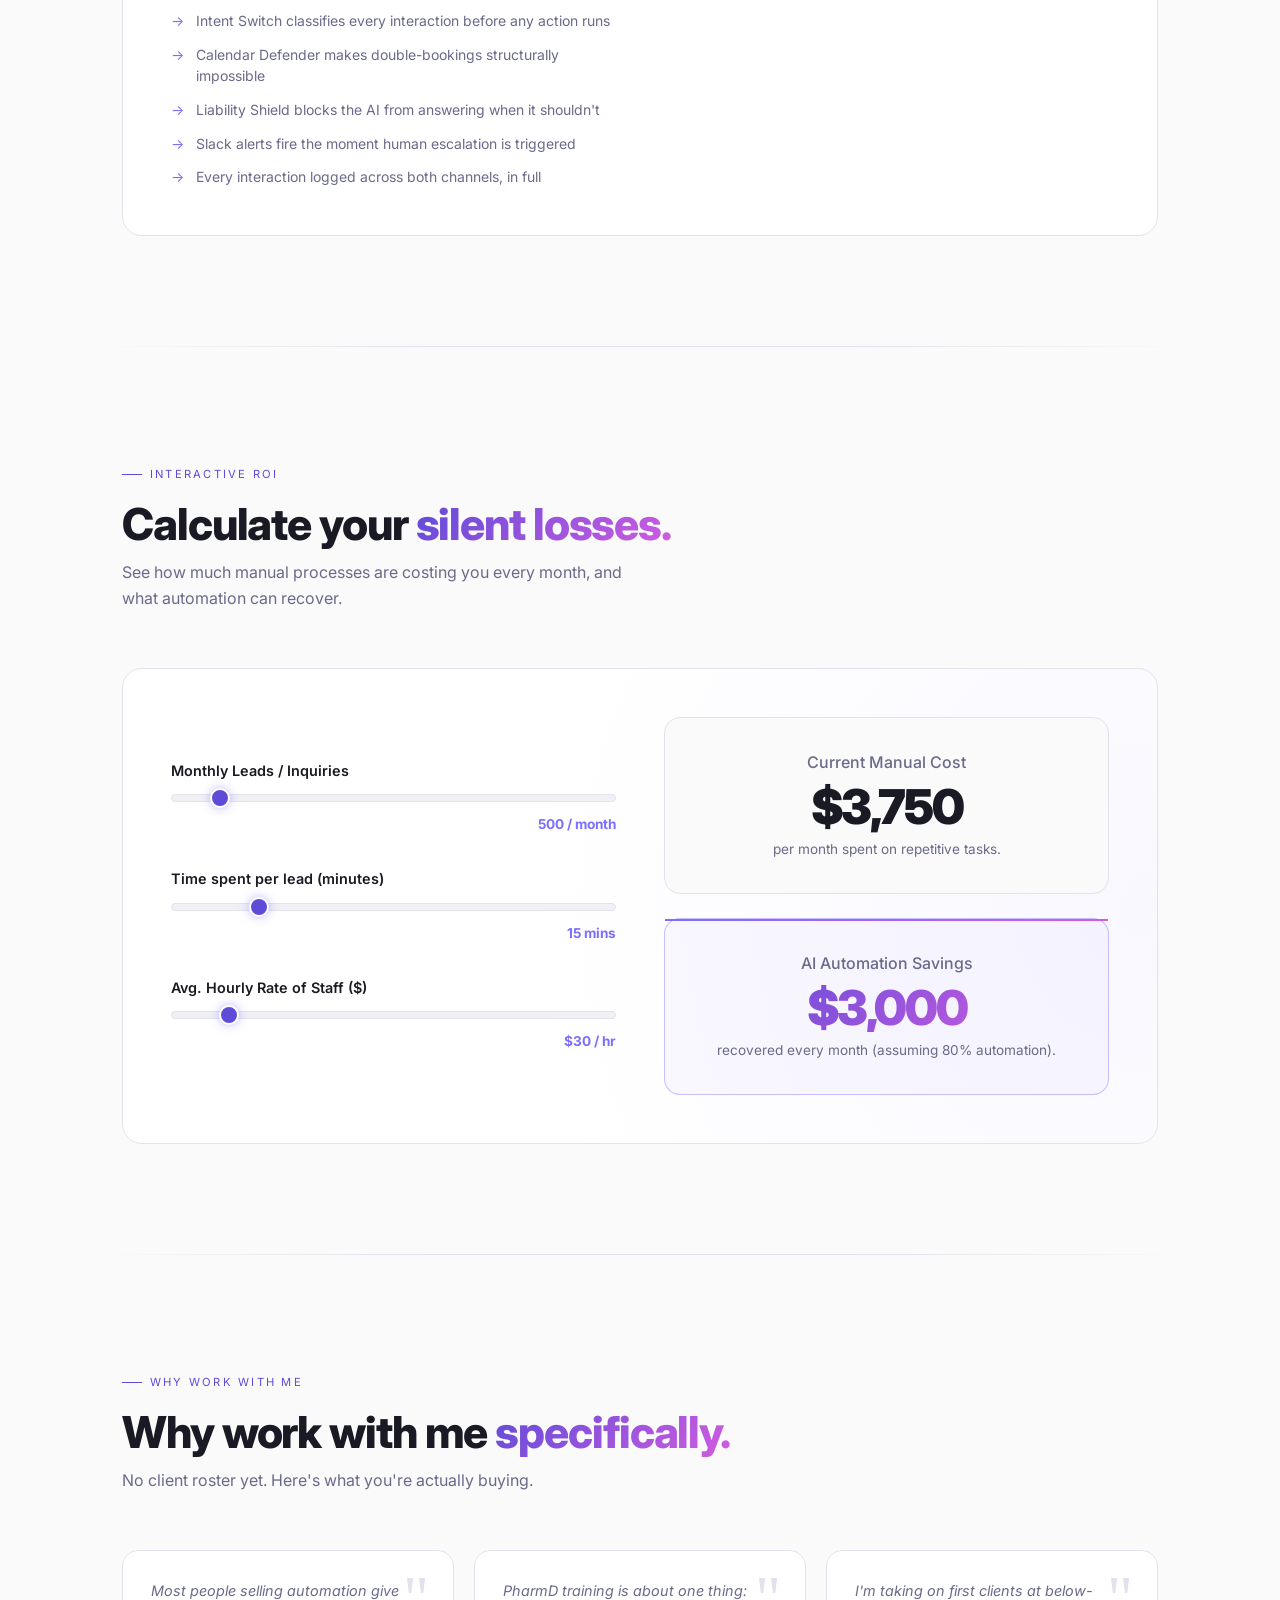
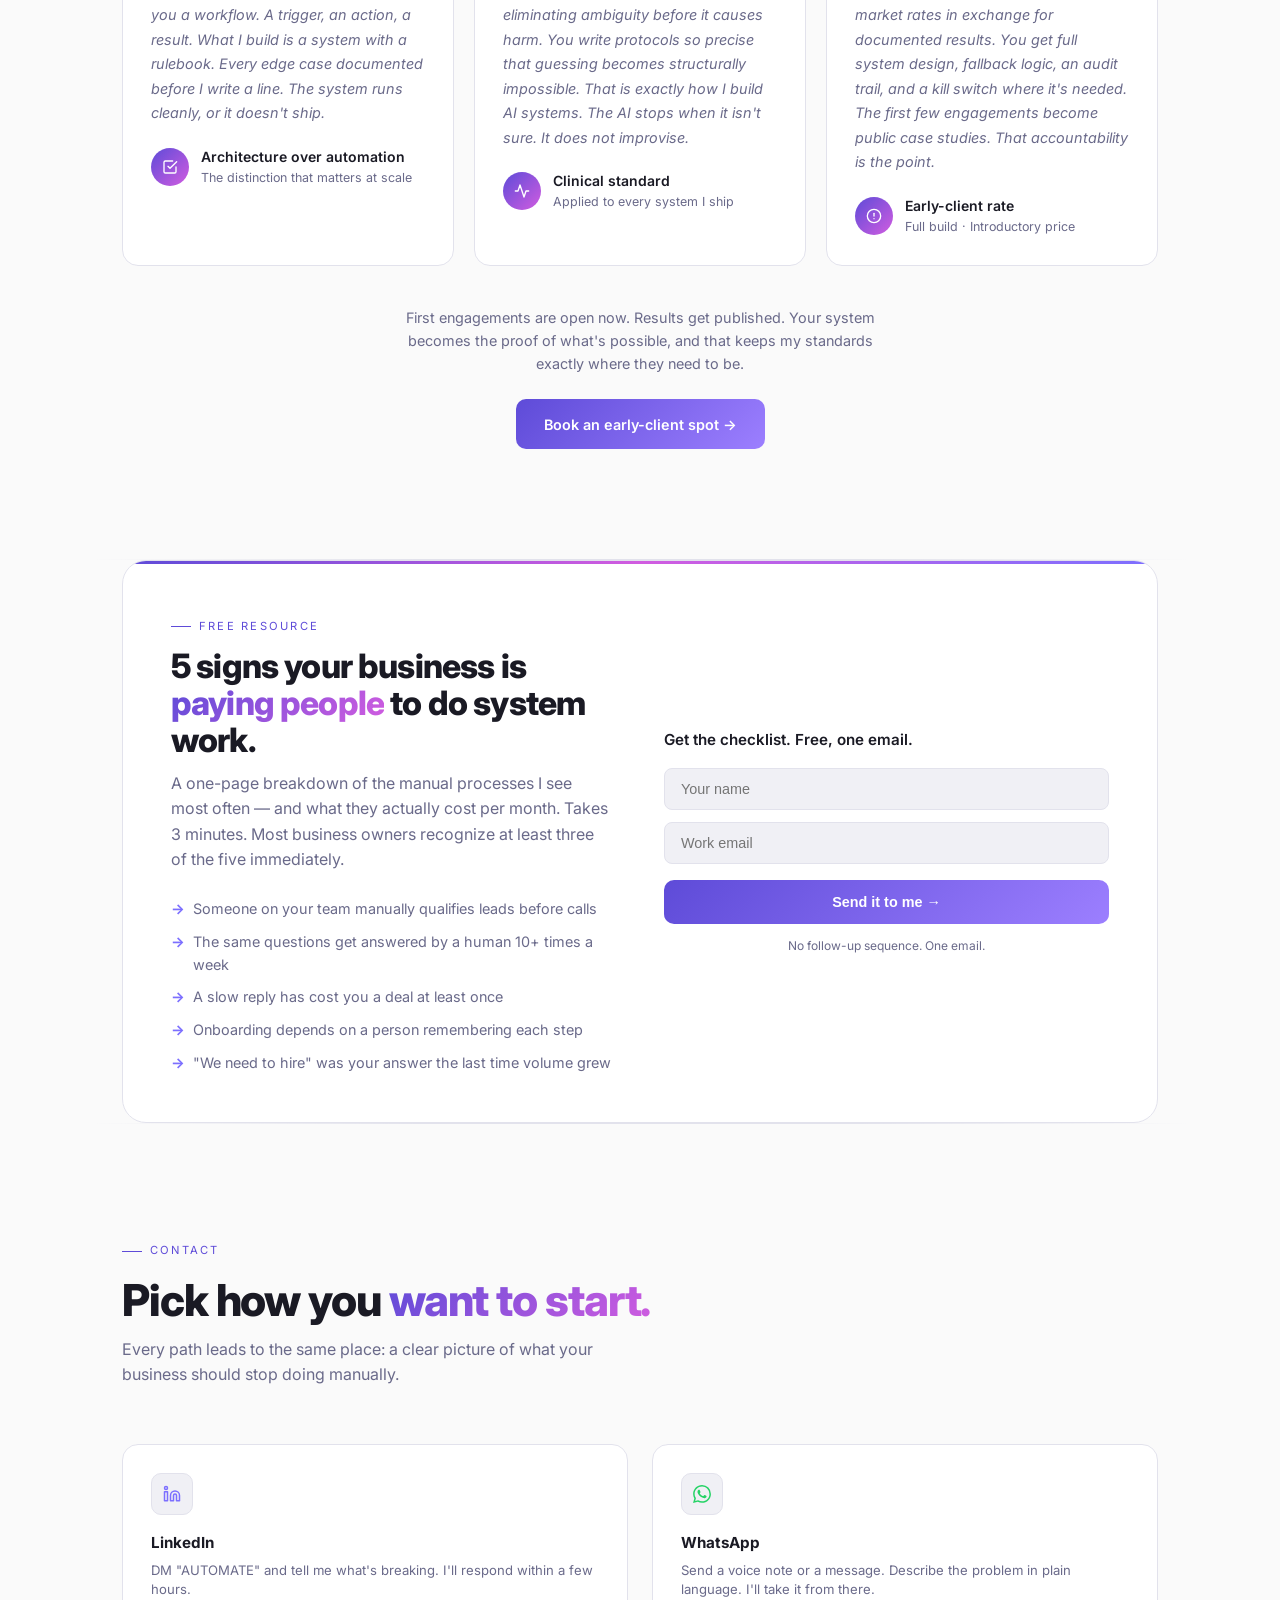
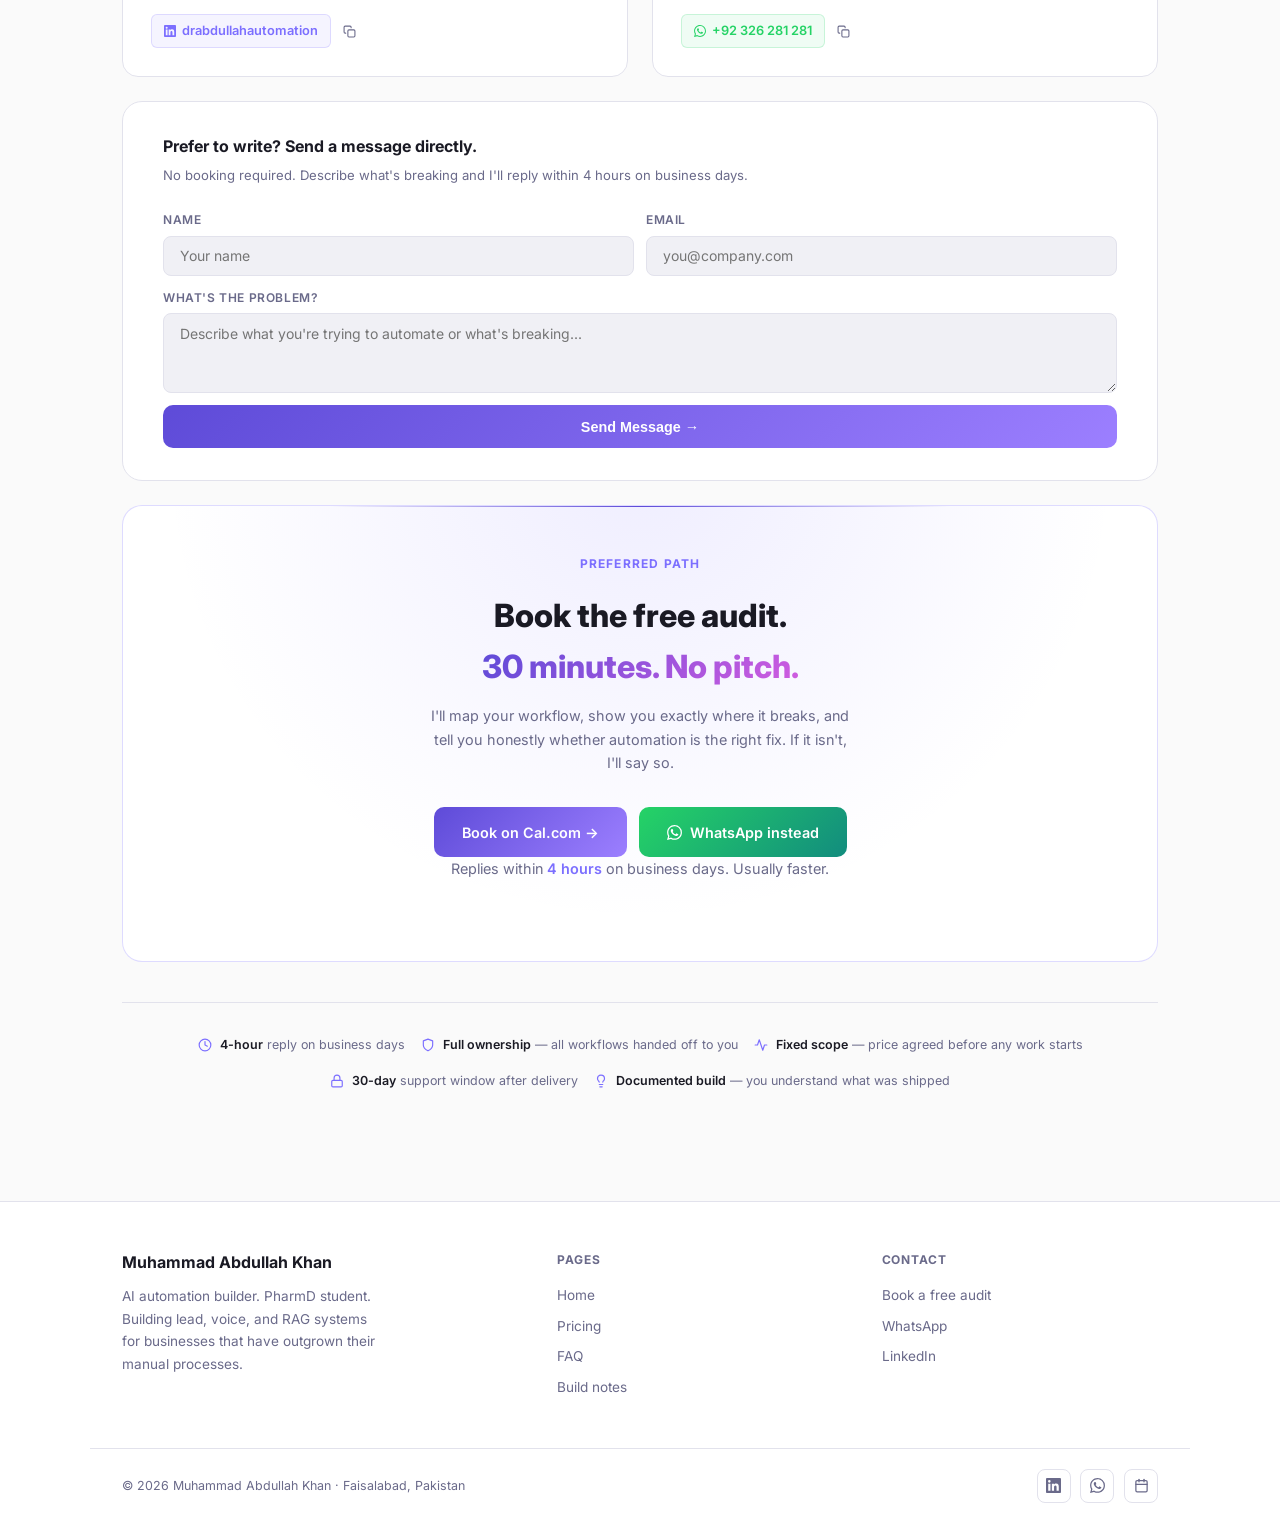
==== commit 53e35eed: "fix: sticky bar now tracks hero-wrapper bottom, hidden on page load until hero scrolls out Co-Author" ====
--- a/index.html
+++ b/index.html
@@ -1431,14 +1431,15 @@
   // ── STICKY AUDIT BAR ──
   const stickyBar = document.getElementById('stickyBar');
   const stickyBarDismiss = document.getElementById('stickyBarDismiss');
-  let stickyDismissed = sessionStorage.getItem('stickyDismissed');
-  const heroEl = document.getElementById('hero');
+  let stickyDismissed = !!sessionStorage.getItem('stickyDismissed');
+  const heroWrapper = document.querySelector('.hero-wrapper');
   function updateStickyBar() {
-    if (stickyDismissed) return;
-    const heroBottom = heroEl ? heroEl.getBoundingClientRect().bottom : 0;
-    stickyBar.classList.toggle('visible', heroBottom < 0);
+    if (stickyDismissed) { stickyBar.classList.remove('visible'); return; }
+    const wrapperBottom = heroWrapper ? heroWrapper.getBoundingClientRect().bottom : 0;
+    stickyBar.classList.toggle('visible', wrapperBottom < 0);
   }
   window.addEventListener('scroll', updateStickyBar, { passive: true });
+  updateStickyBar(); // run once on load
   stickyBarDismiss.addEventListener('click', () => {
     stickyDismissed = true;
     sessionStorage.setItem('stickyDismissed', '1');
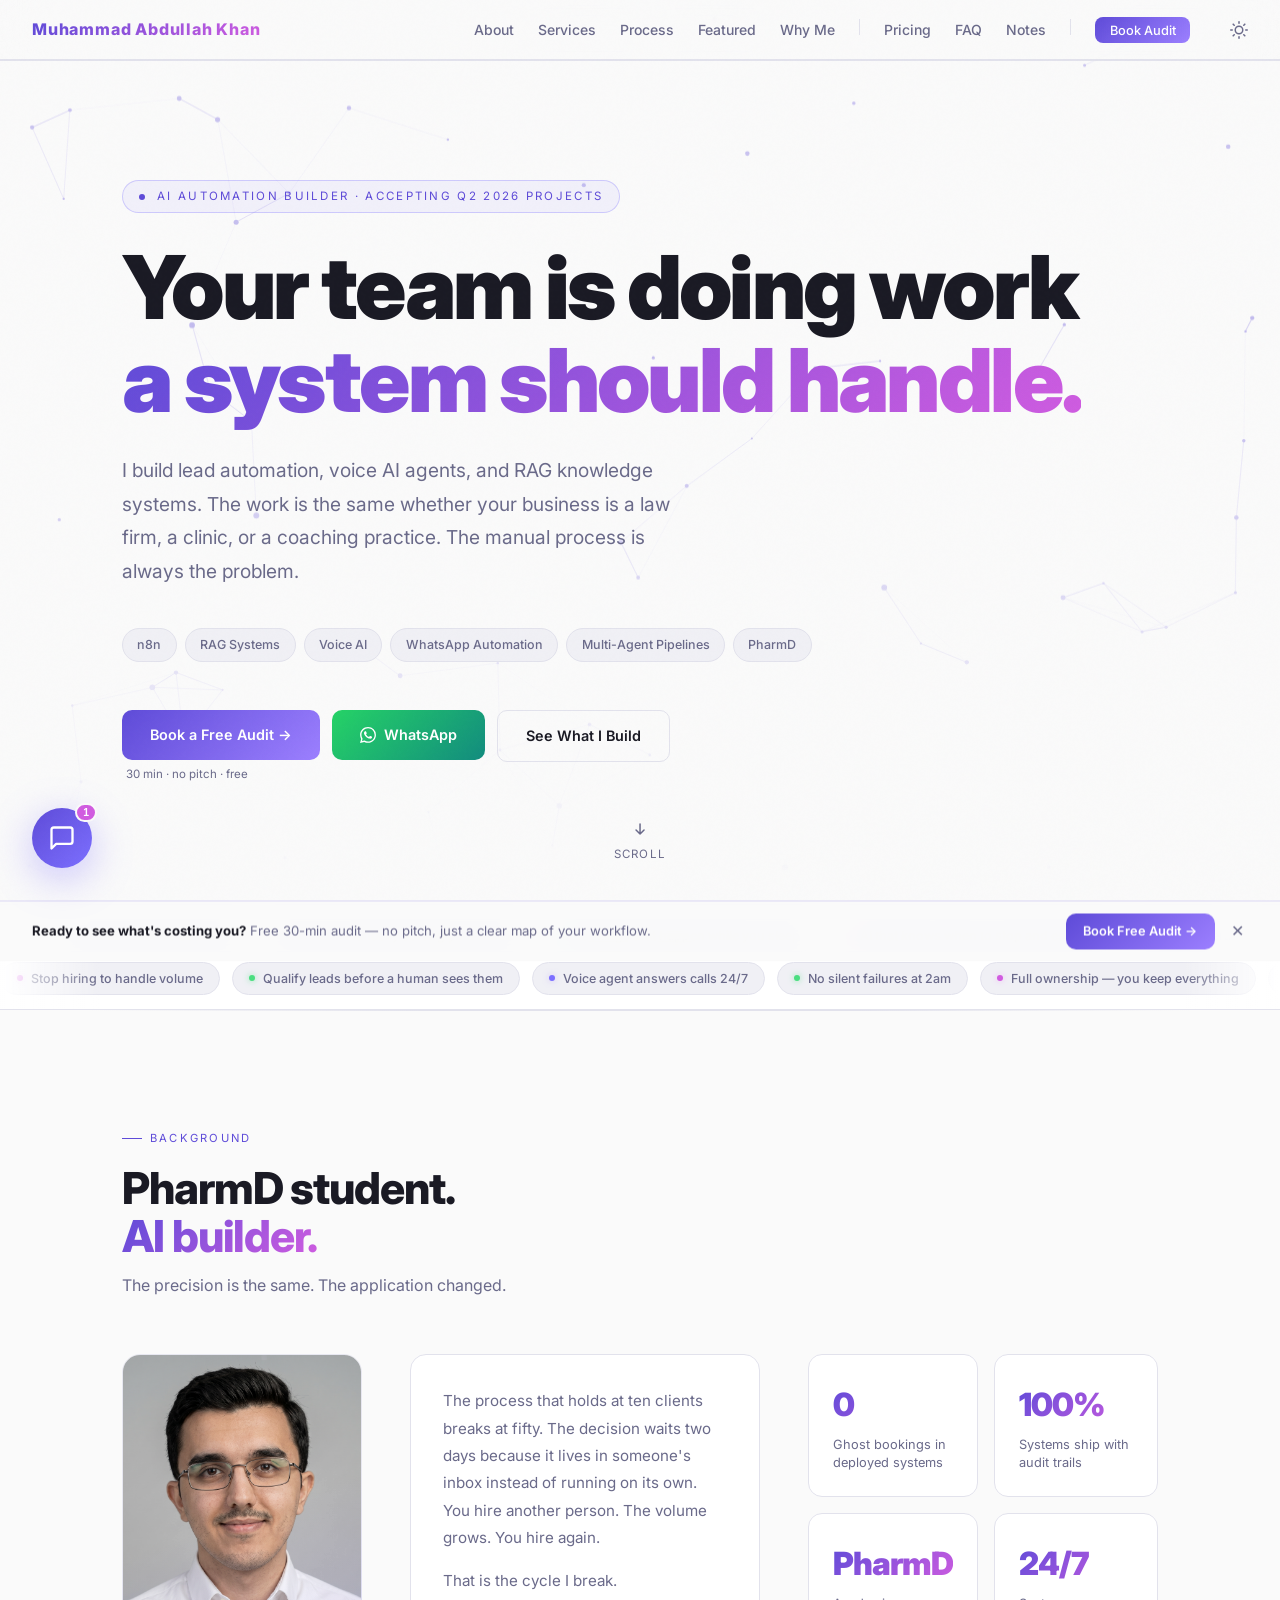
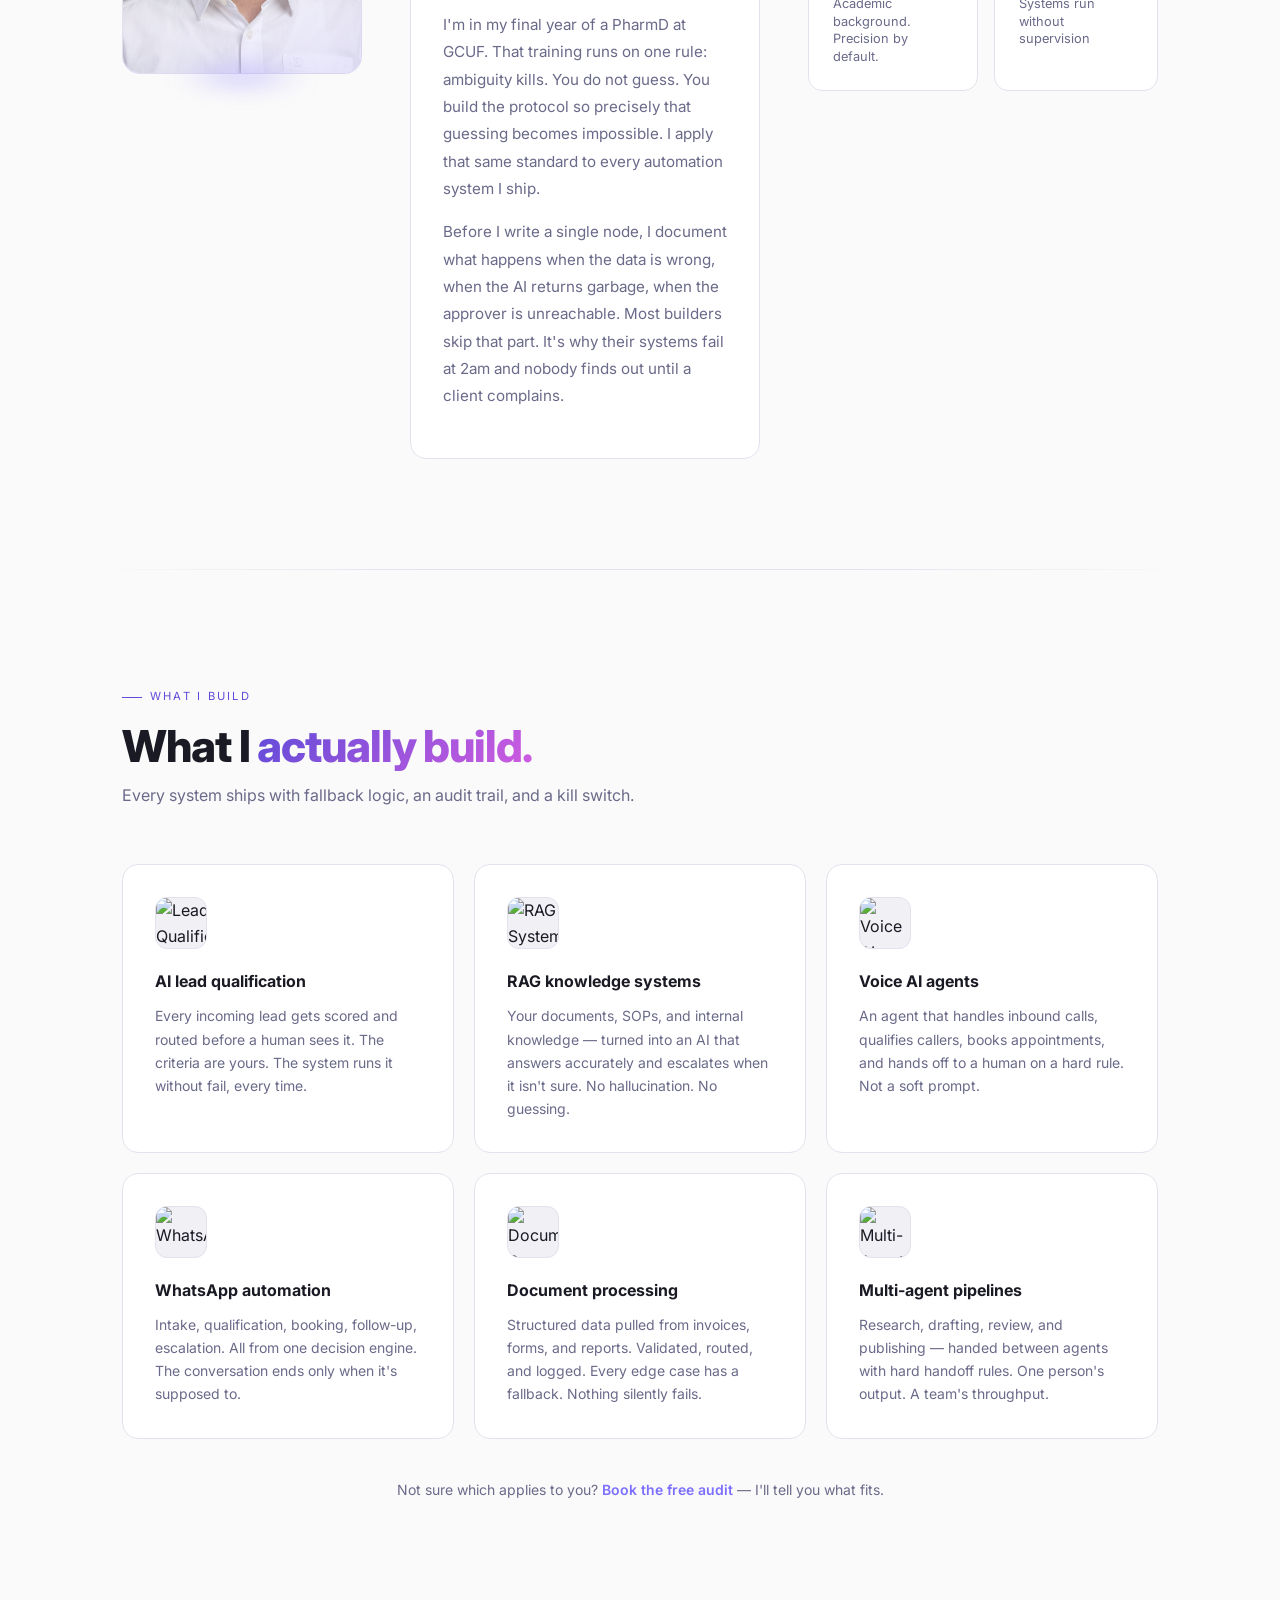
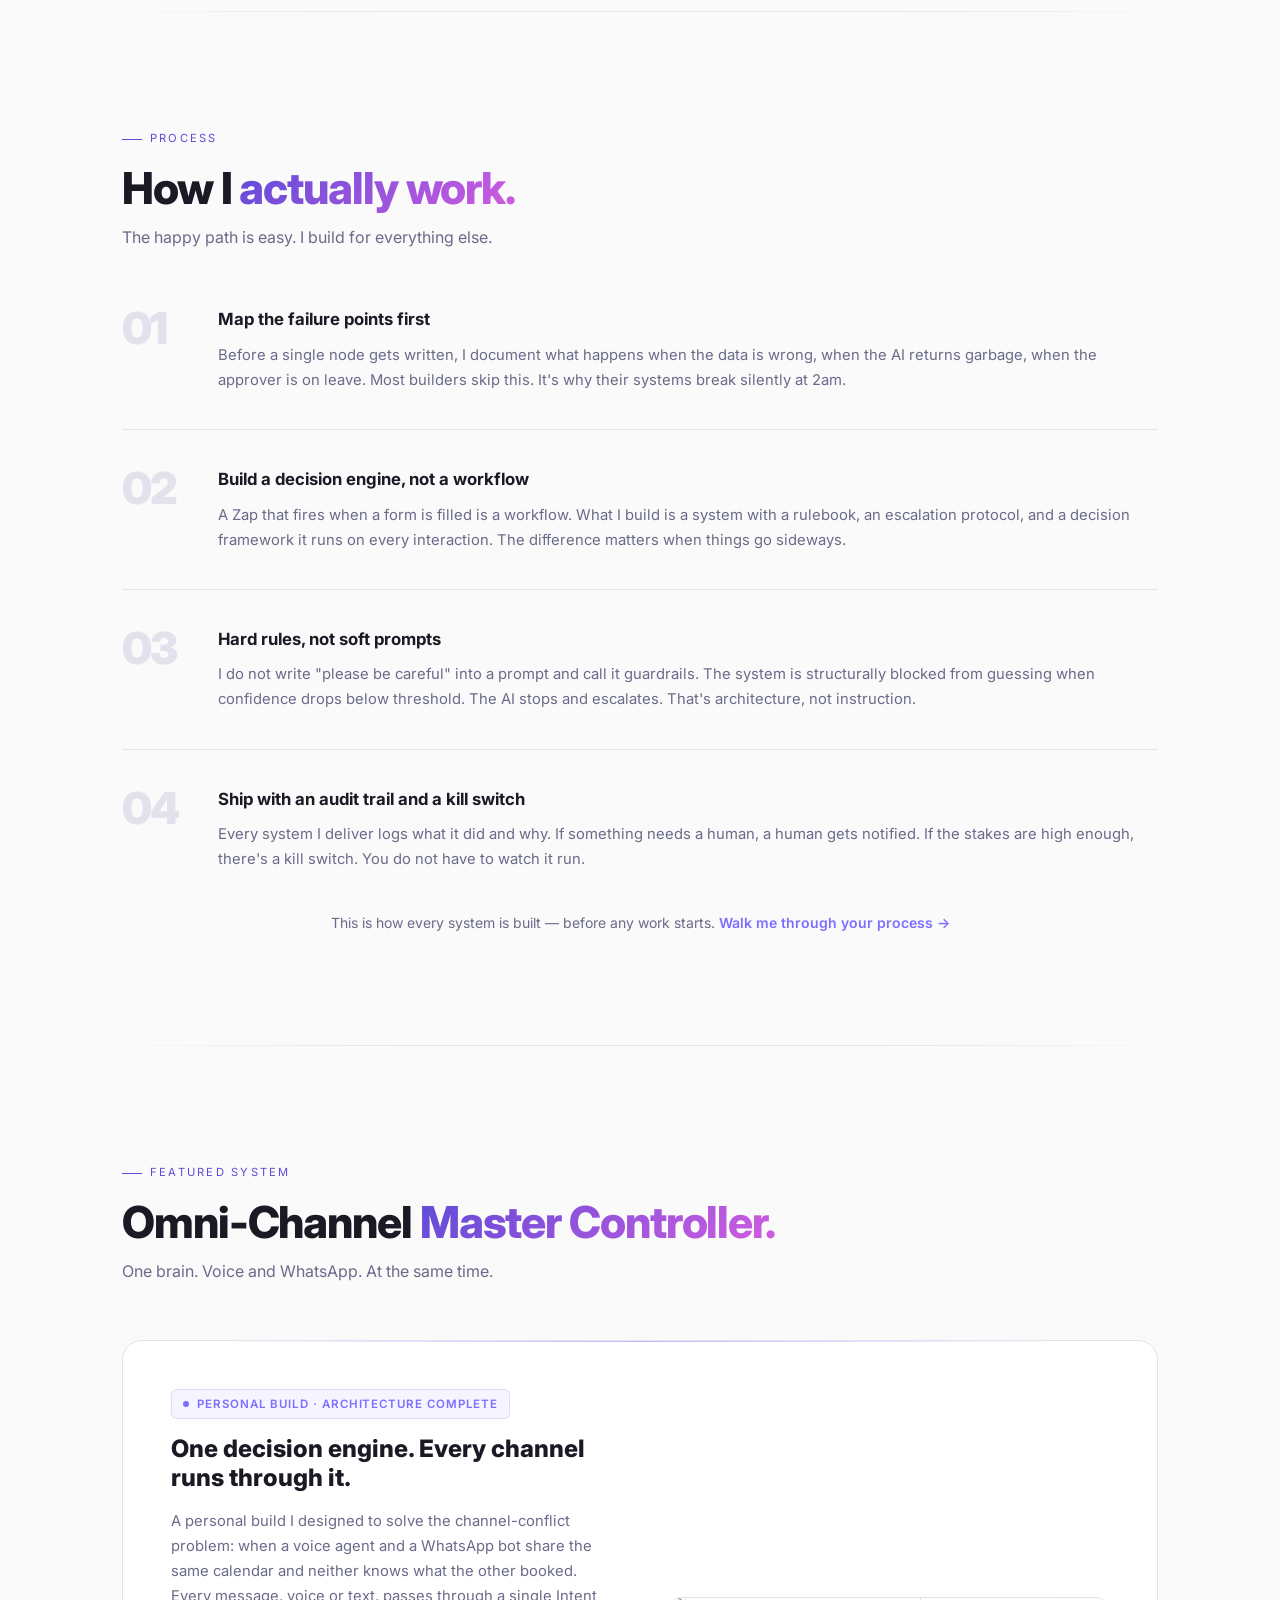
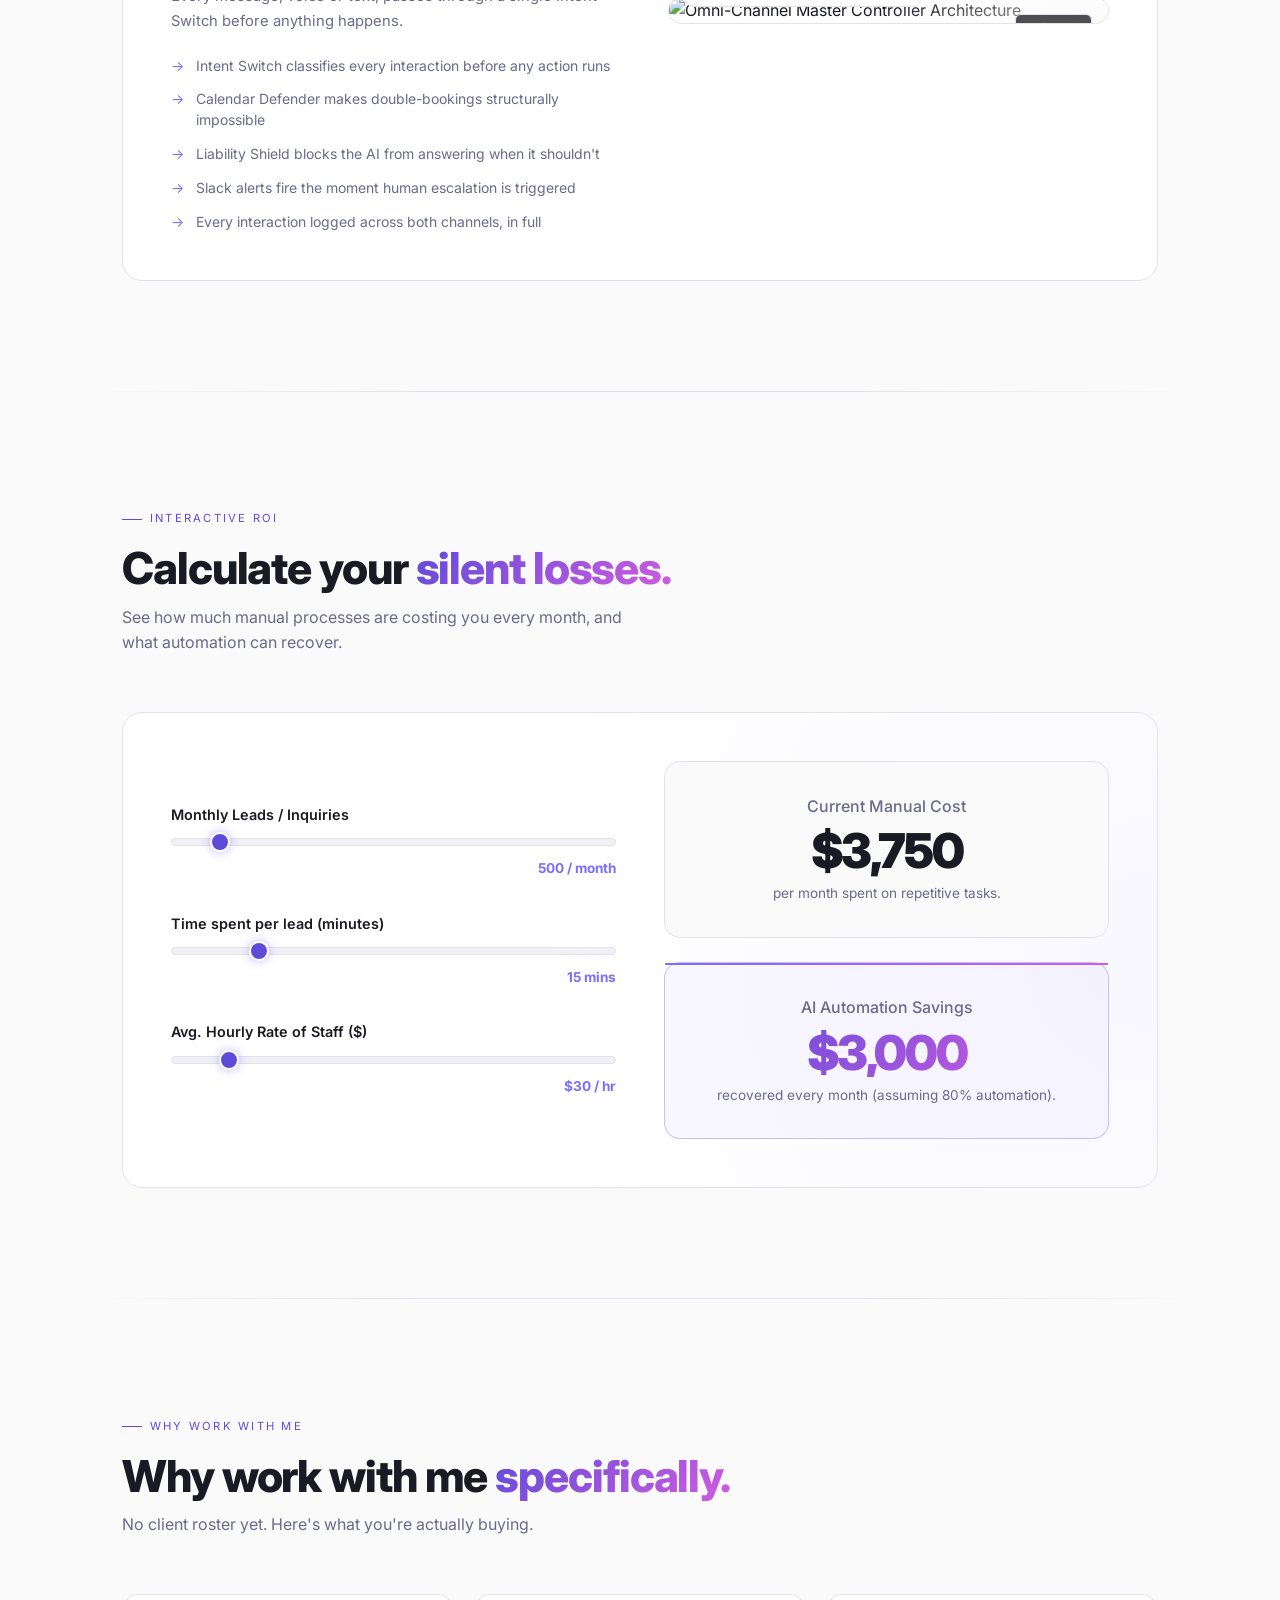
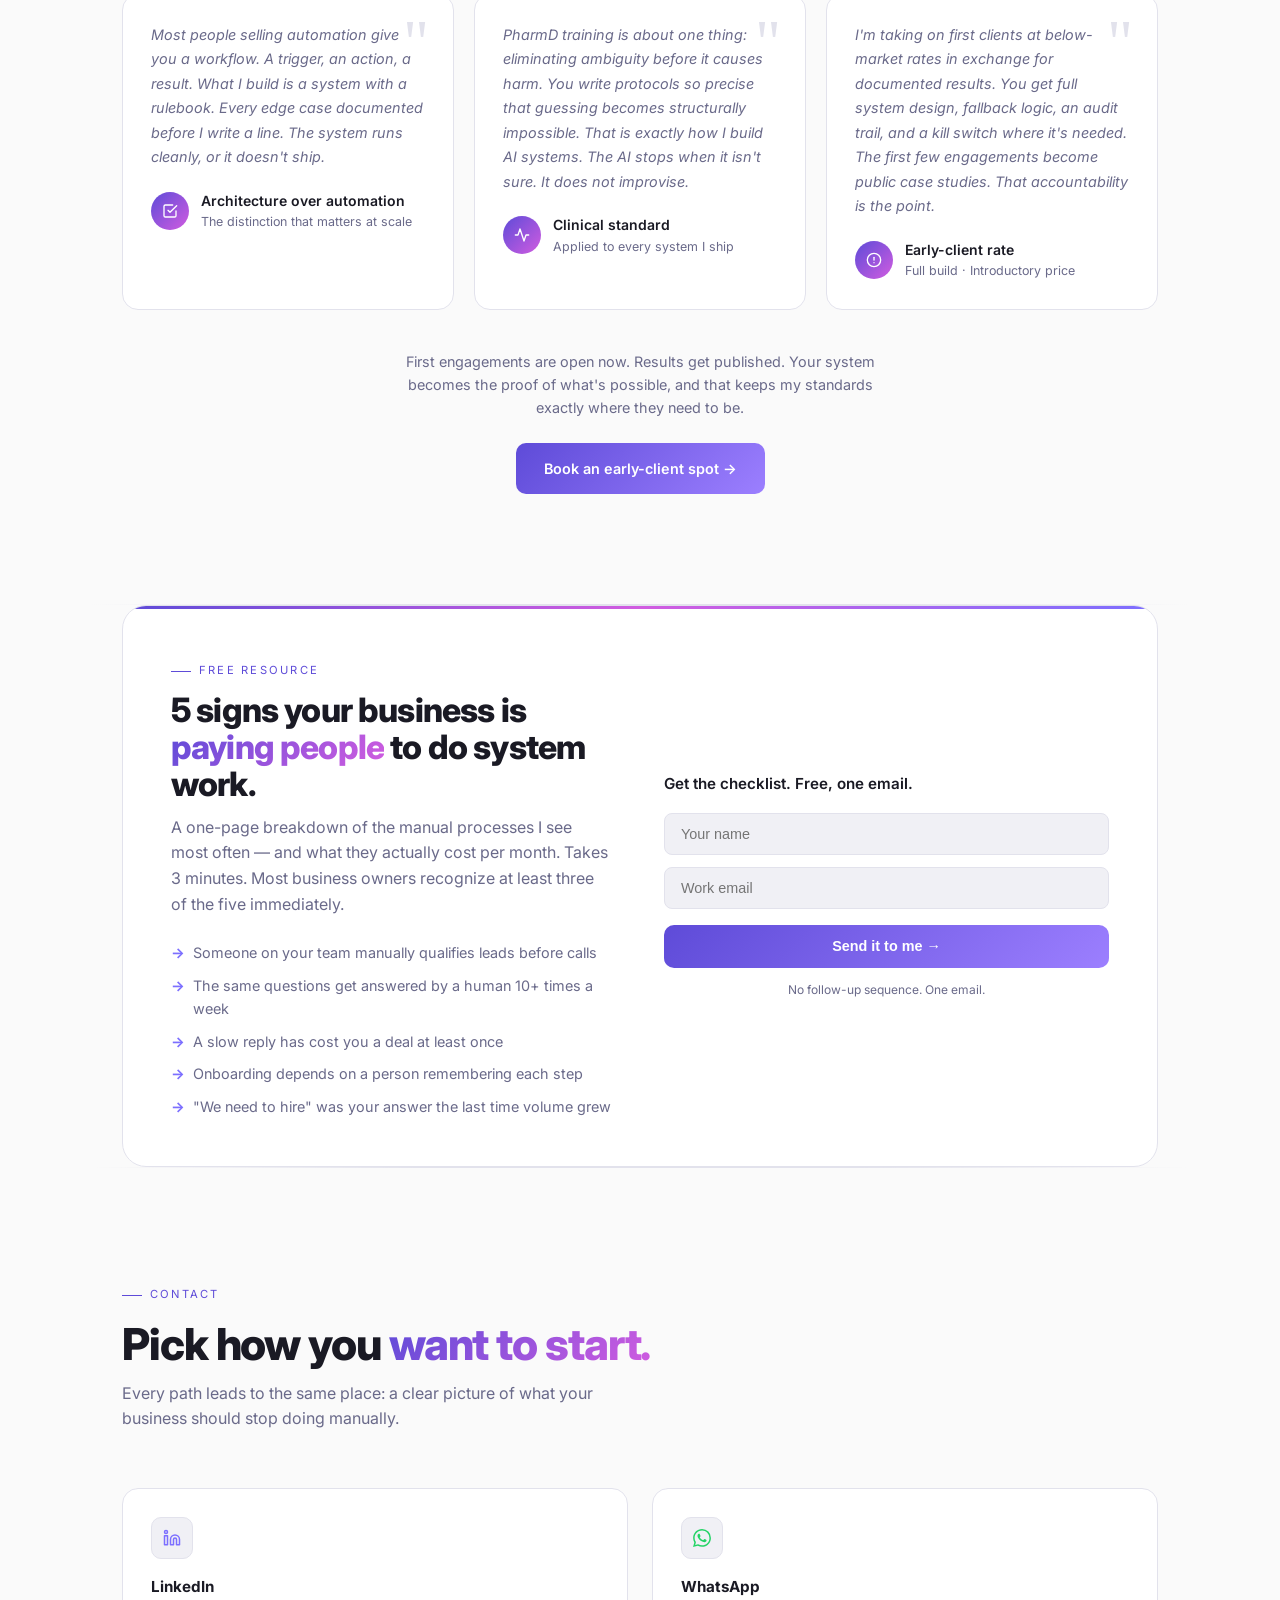
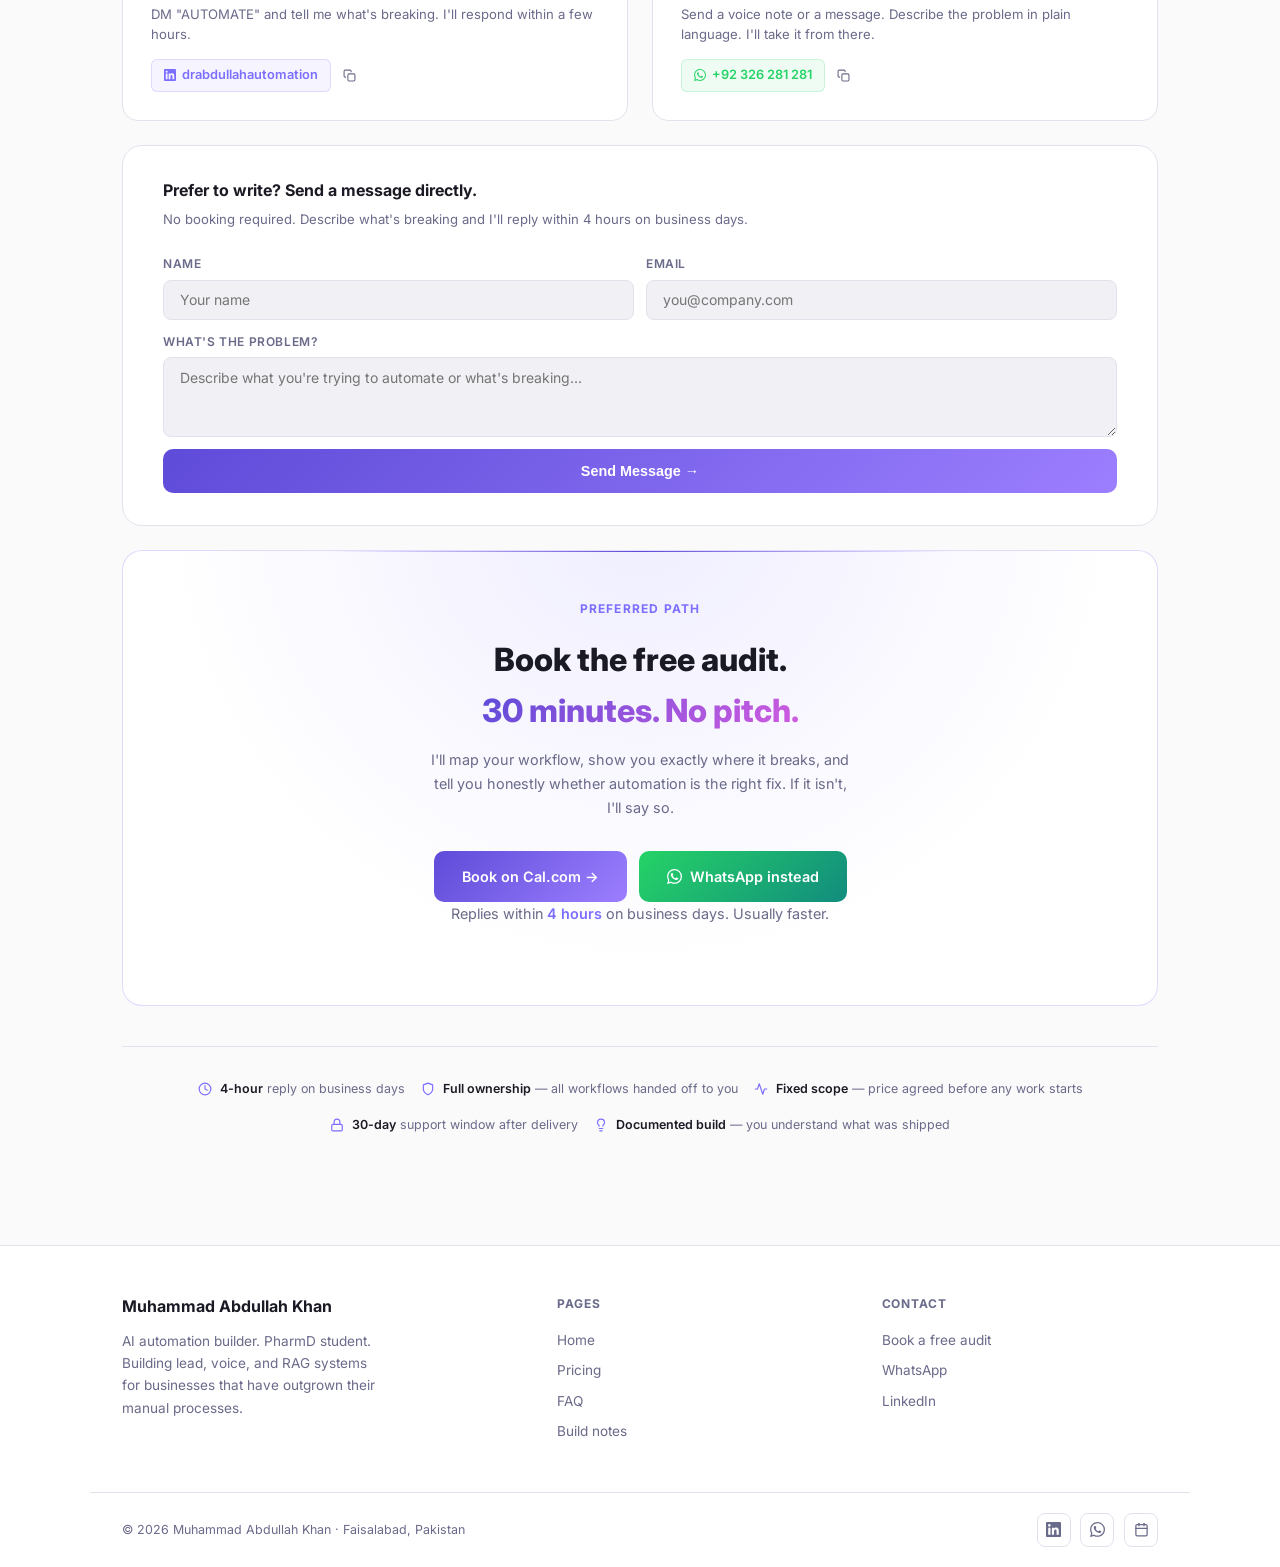
==== commit a8e2db07: "fix: rewrite reduced-motion CSS to not kill marquee animations The blanket '*, *::before, *::after {" ====
--- a/index.html
+++ b/index.html
@@ -22,7 +22,7 @@
     @page { margin: 1.5cm; }
     body { background: #fff !important; color: #111 !important; font-size: 11pt; }
     nav, .mobile-menu, .chatbot-widget, .back-top, .sticky-bar, .read-progress,
-    .bg-glow, .hero-video-bg, .scroll-indicator, .tools-strip, .lightbox,
+    .bg-glow, .hero-video-bg, .scroll-indicator, .outcome-strip, .lightbox,
     .hero-ctas .btn-wa, .hero-ctas .btn-outline, footer .footer-socials { display: none !important; }
     h1, h2, h3 { color: #111 !important; page-break-after: avoid; }
     section { padding: 1.5cm 0 !important; max-width: 100% !important; page-break-inside: avoid; }
@@ -84,7 +84,6 @@
     html[data-theme="light"] nav, html[data-theme="light"] .mobile-menu { background: rgba(250,250,250,.85); }
     html[data-theme="light"] nav.scrolled { background: rgba(250,250,250,.97) !important; }
     html[data-theme="light"] .hero-video-bg::after { background: linear-gradient(to bottom, rgba(250,250,250,.3) 0%, rgba(250,250,250,.1) 40%, rgba(250,250,250,.85) 85%, var(--bg) 100%); }
-    html[data-theme="light"] .tools-strip-video video { filter: invert(1) hue-rotate(180deg); opacity: 0.04; }
     html[data-theme="light"] .about-text { background-blend-mode: overlay; background-color: rgba(255,255,255,0.9); }
     html[data-theme="light"] .contact-bg { filter: invert(1); opacity: 0.04; }
     html[data-theme="light"] .process-bg { filter: invert(1); opacity: 0.03; }
@@ -197,17 +196,25 @@
     .section-sub { color: var(--muted); margin-top: .75rem; max-width: 520px; font-size: 1rem; }
     .divider { max-width: 1100px; margin: 0 auto; height: 1px; background: linear-gradient(90deg, transparent, var(--border) 30%, var(--border) 70%, transparent); }
 
-    /* ── TOOLS STRIP ── */
-    .tools-strip { border-top: 1px solid var(--border); border-bottom: 1px solid var(--border); background: var(--bg2); overflow: hidden; position: relative; z-index: 1; }
-    .tools-strip-video { position: absolute; inset: 0; z-index: 0; pointer-events: none; }
-    .tools-strip-video video { width: 100%; height: 100%; object-fit: cover; opacity: .07; filter: saturate(1.8); }
-    .tools-strip-inner { position: relative; z-index: 1; }
-    .tools-strip-inner { display: flex; align-items: center; gap: 0; padding: 1.25rem 0; white-space: nowrap; animation: marquee 28s linear infinite; }
-    .tools-strip:hover .tools-strip-inner { animation-play-state: paused; }
-    @keyframes marquee { from { transform: translateX(0); } to { transform: translateX(-50%); } }
-    .tool-item { display: inline-flex; align-items: center; gap: .6rem; padding: 0 2.5rem; color: var(--muted); font-size: .8rem; font-weight: 600; letter-spacing: .08em; text-transform: uppercase; flex-shrink: 0; transition: color .2s; }
-    .tool-item:hover { color: var(--accent2); }
-    .tool-dot { width: 5px; height: 5px; border-radius: 50%; background: var(--border); flex-shrink: 0; }
+    /* ── OUTCOME STRIP ── */
+    .outcome-strip { border-top: 1px solid var(--border); border-bottom: 1px solid var(--border); background: var(--bg2); overflow: hidden; position: relative; z-index: 1; padding: .9rem 0; display: flex; flex-direction: column; gap: .6rem; }
+    .outcome-strip::before, .outcome-strip::after { content: ''; position: absolute; top: 0; bottom: 0; width: 100px; z-index: 2; pointer-events: none; }
+    .outcome-strip::before { left: 0; background: linear-gradient(to right, var(--bg2), transparent); }
+    .outcome-strip::after { right: 0; background: linear-gradient(to left, var(--bg2), transparent); }
+    .outcome-row { display: flex; align-items: center; gap: .75rem; white-space: nowrap; }
+    .outcome-row-1 { animation: marquee-fwd 35s linear infinite; }
+    .outcome-row-2 { animation: marquee-rev 40s linear infinite; }
+    .outcome-strip:hover .outcome-row { animation-play-state: paused; }
+    @keyframes marquee-fwd { from { transform: translateX(0); } to { transform: translateX(-50%); } }
+    @keyframes marquee-rev { from { transform: translateX(-50%); } to { transform: translateX(0); } }
+    .outcome-pill { display: inline-flex; align-items: center; gap: .5rem; padding: .35rem 1rem; border-radius: 999px; border: 1px solid var(--border); background: var(--bg3); color: var(--muted); font-size: .78rem; font-weight: 500; flex-shrink: 0; transition: border-color .2s, color .2s; cursor: default; }
+    .outcome-pill:hover { border-color: rgba(124,111,255,.4); color: var(--text); }
+    .outcome-pill .op-icon { width: 6px; height: 6px; border-radius: 50%; flex-shrink: 0; }
+    .op-green { background: #4ade80; box-shadow: 0 0 6px rgba(74,222,128,.6); }
+    .op-purple { background: var(--accent2); box-shadow: 0 0 6px rgba(179,157,255,.5); }
+    .op-pink { background: var(--accent3); box-shadow: 0 0 6px rgba(232,121,249,.4); }
+    html[data-theme="light"] .outcome-strip::before { background: linear-gradient(to right, #ffffff, transparent); }
+    html[data-theme="light"] .outcome-strip::after { background: linear-gradient(to left, #ffffff, transparent); }
 
     /* ── ABOUT ── */
     .about-grid { display: grid; grid-template-columns: 240px 1fr 1fr; gap: 3rem; align-items: start; }
@@ -344,8 +351,11 @@
 
     /* ── REDUCED MOTION ── */
     @media (prefers-reduced-motion: reduce) {
-      *, *::before, *::after { animation-duration: .01ms !important; animation-iteration-count: 1 !important; transition-duration: .01ms !important; }
-      .reveal { opacity: 1 !important; transform: none !important; }
+      .reveal { opacity: 1 !important; transform: none !important; transition: none !important; }
+      .outcome-row-1, .outcome-row-2 { animation: none !important; }
+      .bg-glow { animation: none !important; }
+      .hero-label .dot { animation: none !important; }
+      .gradient-text { animation: none !important; }
       html { scroll-behavior: auto !important; }
     }
 
@@ -581,31 +591,47 @@
   </section>
 </div>
 
-<!-- TOOLS STRIP -->
-<div class="tools-strip">
-  <div class="tools-strip-video"></div>
-  <div class="tools-strip-inner">
-    <span class="tool-item">n8n</span><span class="tool-dot"></span>
-    <span class="tool-item">OpenAI</span><span class="tool-dot"></span>
-    <span class="tool-item">Claude API</span><span class="tool-dot"></span>
-    <span class="tool-item">Twilio</span><span class="tool-dot"></span>
-    <span class="tool-item">WhatsApp Cloud API</span><span class="tool-dot"></span>
-    <span class="tool-item">Pinecone</span><span class="tool-dot"></span>
-    <span class="tool-item">Supabase</span><span class="tool-dot"></span>
-    <span class="tool-item">Cal.com</span><span class="tool-dot"></span>
-    <span class="tool-item">Slack API</span><span class="tool-dot"></span>
-    <span class="tool-item">ElevenLabs</span><span class="tool-dot"></span>
-    <!-- duplicate for seamless loop -->
-    <span class="tool-item">n8n</span><span class="tool-dot"></span>
-    <span class="tool-item">OpenAI</span><span class="tool-dot"></span>
-    <span class="tool-item">Claude API</span><span class="tool-dot"></span>
-    <span class="tool-item">Twilio</span><span class="tool-dot"></span>
-    <span class="tool-item">WhatsApp Cloud API</span><span class="tool-dot"></span>
-    <span class="tool-item">Pinecone</span><span class="tool-dot"></span>
-    <span class="tool-item">Supabase</span><span class="tool-dot"></span>
-    <span class="tool-item">Cal.com</span><span class="tool-dot"></span>
-    <span class="tool-item">Slack API</span><span class="tool-dot"></span>
-    <span class="tool-item">ElevenLabs</span><span class="tool-dot"></span>
+<!-- OUTCOME STRIP -->
+<div class="outcome-strip" aria-hidden="true">
+  <!-- Row 1: forward -->
+  <div class="outcome-row outcome-row-1">
+    <span class="outcome-pill"><span class="op-icon op-green"></span>Lead replied in under 60 seconds</span>
+    <span class="outcome-pill"><span class="op-icon op-purple"></span>No more manually sorting your inbox</span>
+    <span class="outcome-pill"><span class="op-icon op-green"></span>Bookings that happen while you sleep</span>
+    <span class="outcome-pill"><span class="op-icon op-pink"></span>AI that knows when to stop and escalate</span>
+    <span class="outcome-pill"><span class="op-icon op-purple"></span>Every interaction logged automatically</span>
+    <span class="outcome-pill"><span class="op-icon op-green"></span>Follow-ups that never fall through</span>
+    <span class="outcome-pill"><span class="op-icon op-pink"></span>One system. Every channel.</span>
+    <span class="outcome-pill"><span class="op-icon op-purple"></span>Your SOP turned into a live AI agent</span>
+    <!-- duplicate -->
+    <span class="outcome-pill"><span class="op-icon op-green"></span>Lead replied in under 60 seconds</span>
+    <span class="outcome-pill"><span class="op-icon op-purple"></span>No more manually sorting your inbox</span>
+    <span class="outcome-pill"><span class="op-icon op-green"></span>Bookings that happen while you sleep</span>
+    <span class="outcome-pill"><span class="op-icon op-pink"></span>AI that knows when to stop and escalate</span>
+    <span class="outcome-pill"><span class="op-icon op-purple"></span>Every interaction logged automatically</span>
+    <span class="outcome-pill"><span class="op-icon op-green"></span>Follow-ups that never fall through</span>
+    <span class="outcome-pill"><span class="op-icon op-pink"></span>One system. Every channel.</span>
+    <span class="outcome-pill"><span class="op-icon op-purple"></span>Your SOP turned into a live AI agent</span>
+  </div>
+  <!-- Row 2: reverse -->
+  <div class="outcome-row outcome-row-2">
+    <span class="outcome-pill"><span class="op-icon op-pink"></span>Stop hiring to handle volume</span>
+    <span class="outcome-pill"><span class="op-icon op-green"></span>Qualify leads before a human sees them</span>
+    <span class="outcome-pill"><span class="op-icon op-purple"></span>Voice agent answers calls 24/7</span>
+    <span class="outcome-pill"><span class="op-icon op-green"></span>No silent failures at 2am</span>
+    <span class="outcome-pill"><span class="op-icon op-pink"></span>Full ownership — you keep everything</span>
+    <span class="outcome-pill"><span class="op-icon op-purple"></span>Fixed price agreed before work starts</span>
+    <span class="outcome-pill"><span class="op-icon op-green"></span>WhatsApp intake on autopilot</span>
+    <span class="outcome-pill"><span class="op-icon op-pink"></span>Documents answered in seconds, not days</span>
+    <!-- duplicate -->
+    <span class="outcome-pill"><span class="op-icon op-pink"></span>Stop hiring to handle volume</span>
+    <span class="outcome-pill"><span class="op-icon op-green"></span>Qualify leads before a human sees them</span>
+    <span class="outcome-pill"><span class="op-icon op-purple"></span>Voice agent answers calls 24/7</span>
+    <span class="outcome-pill"><span class="op-icon op-green"></span>No silent failures at 2am</span>
+    <span class="outcome-pill"><span class="op-icon op-pink"></span>Full ownership — you keep everything</span>
+    <span class="outcome-pill"><span class="op-icon op-purple"></span>Fixed price agreed before work starts</span>
+    <span class="outcome-pill"><span class="op-icon op-green"></span>WhatsApp intake on autopilot</span>
+    <span class="outcome-pill"><span class="op-icon op-pink"></span>Documents answered in seconds, not days</span>
   </div>
 </div>
 
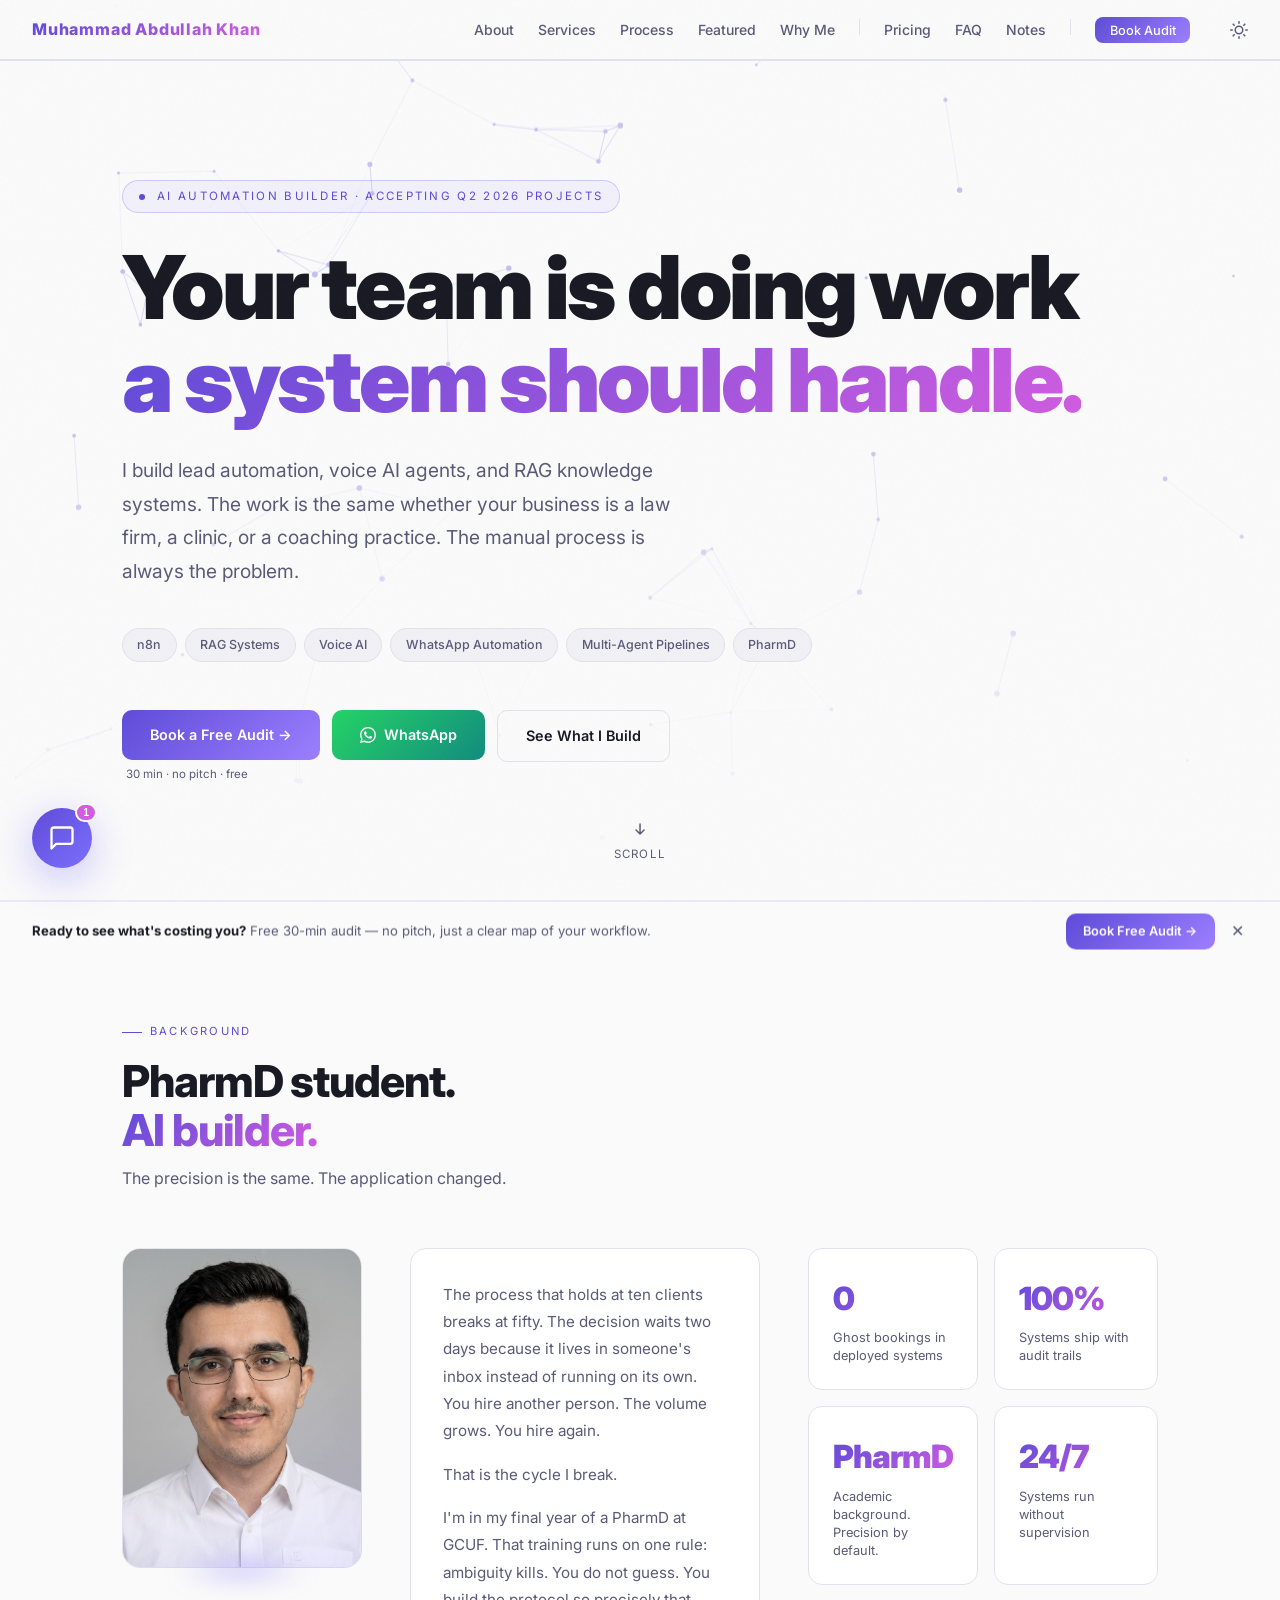
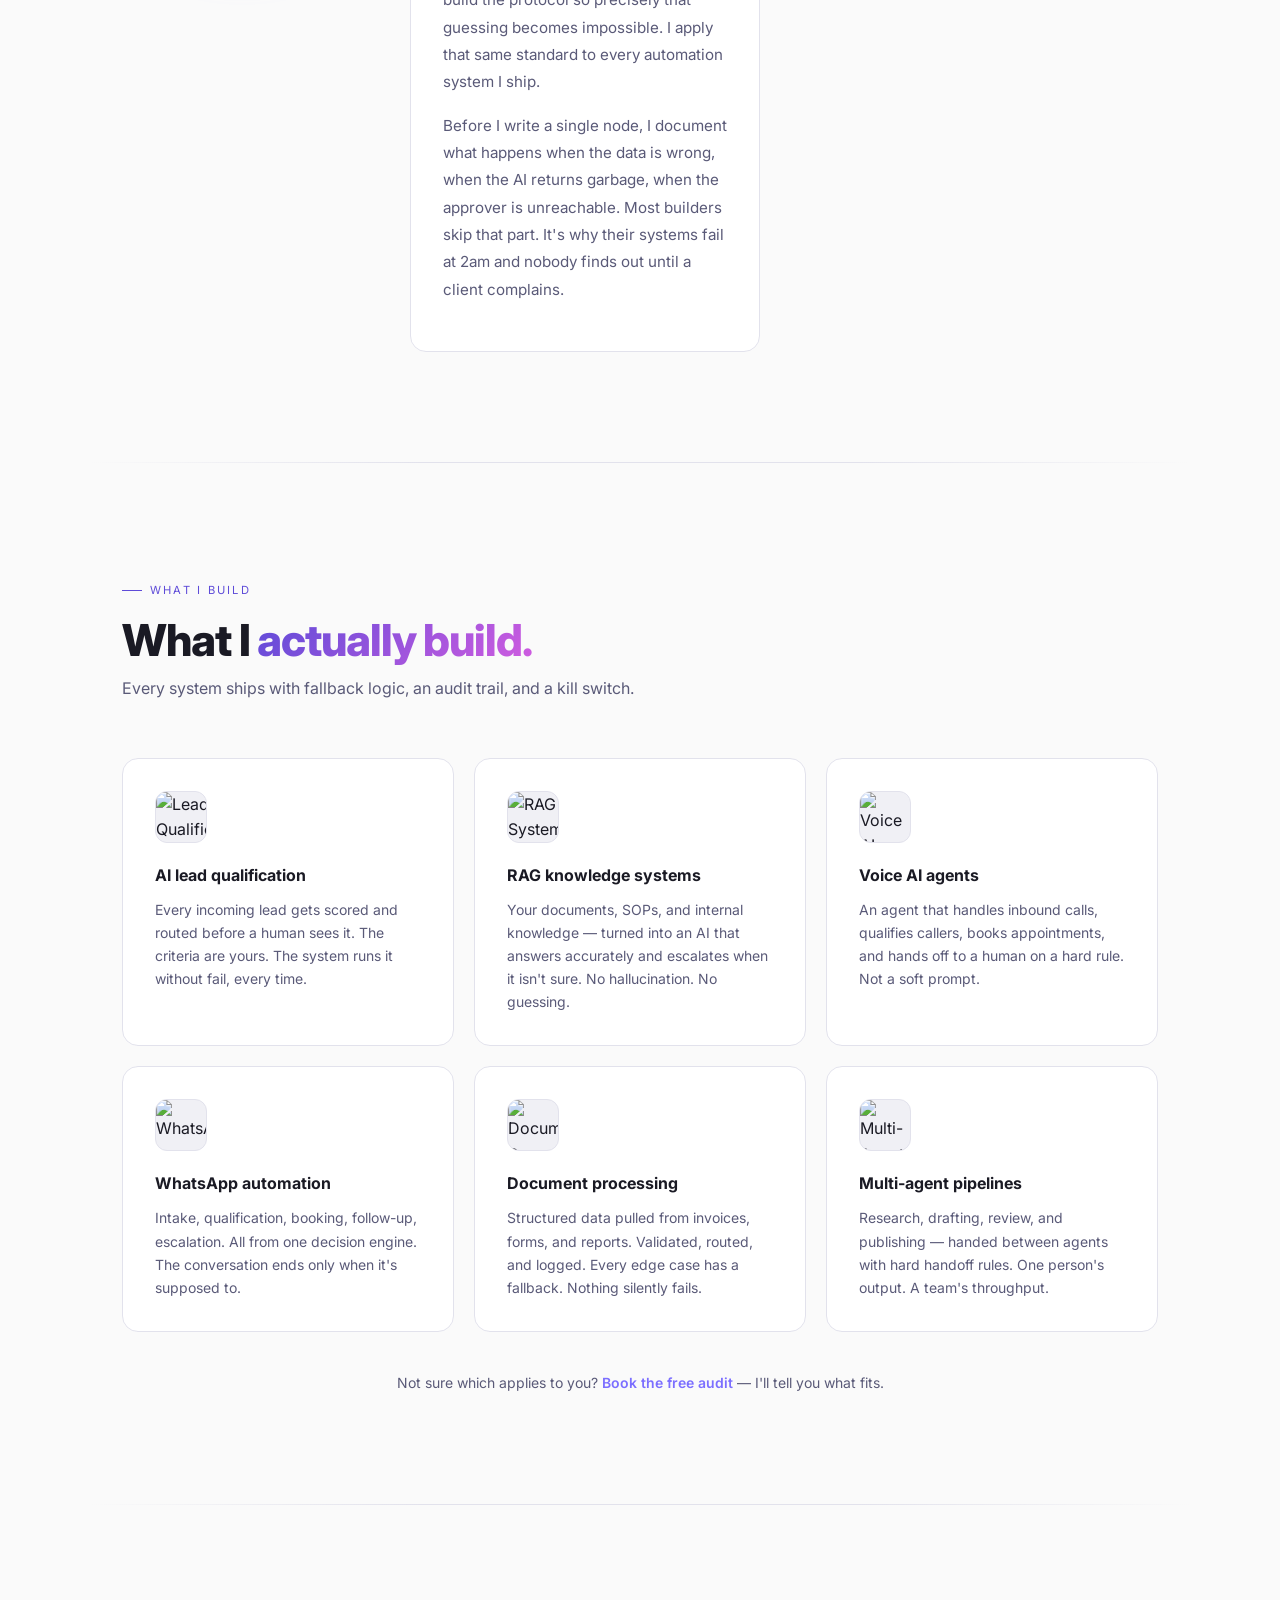
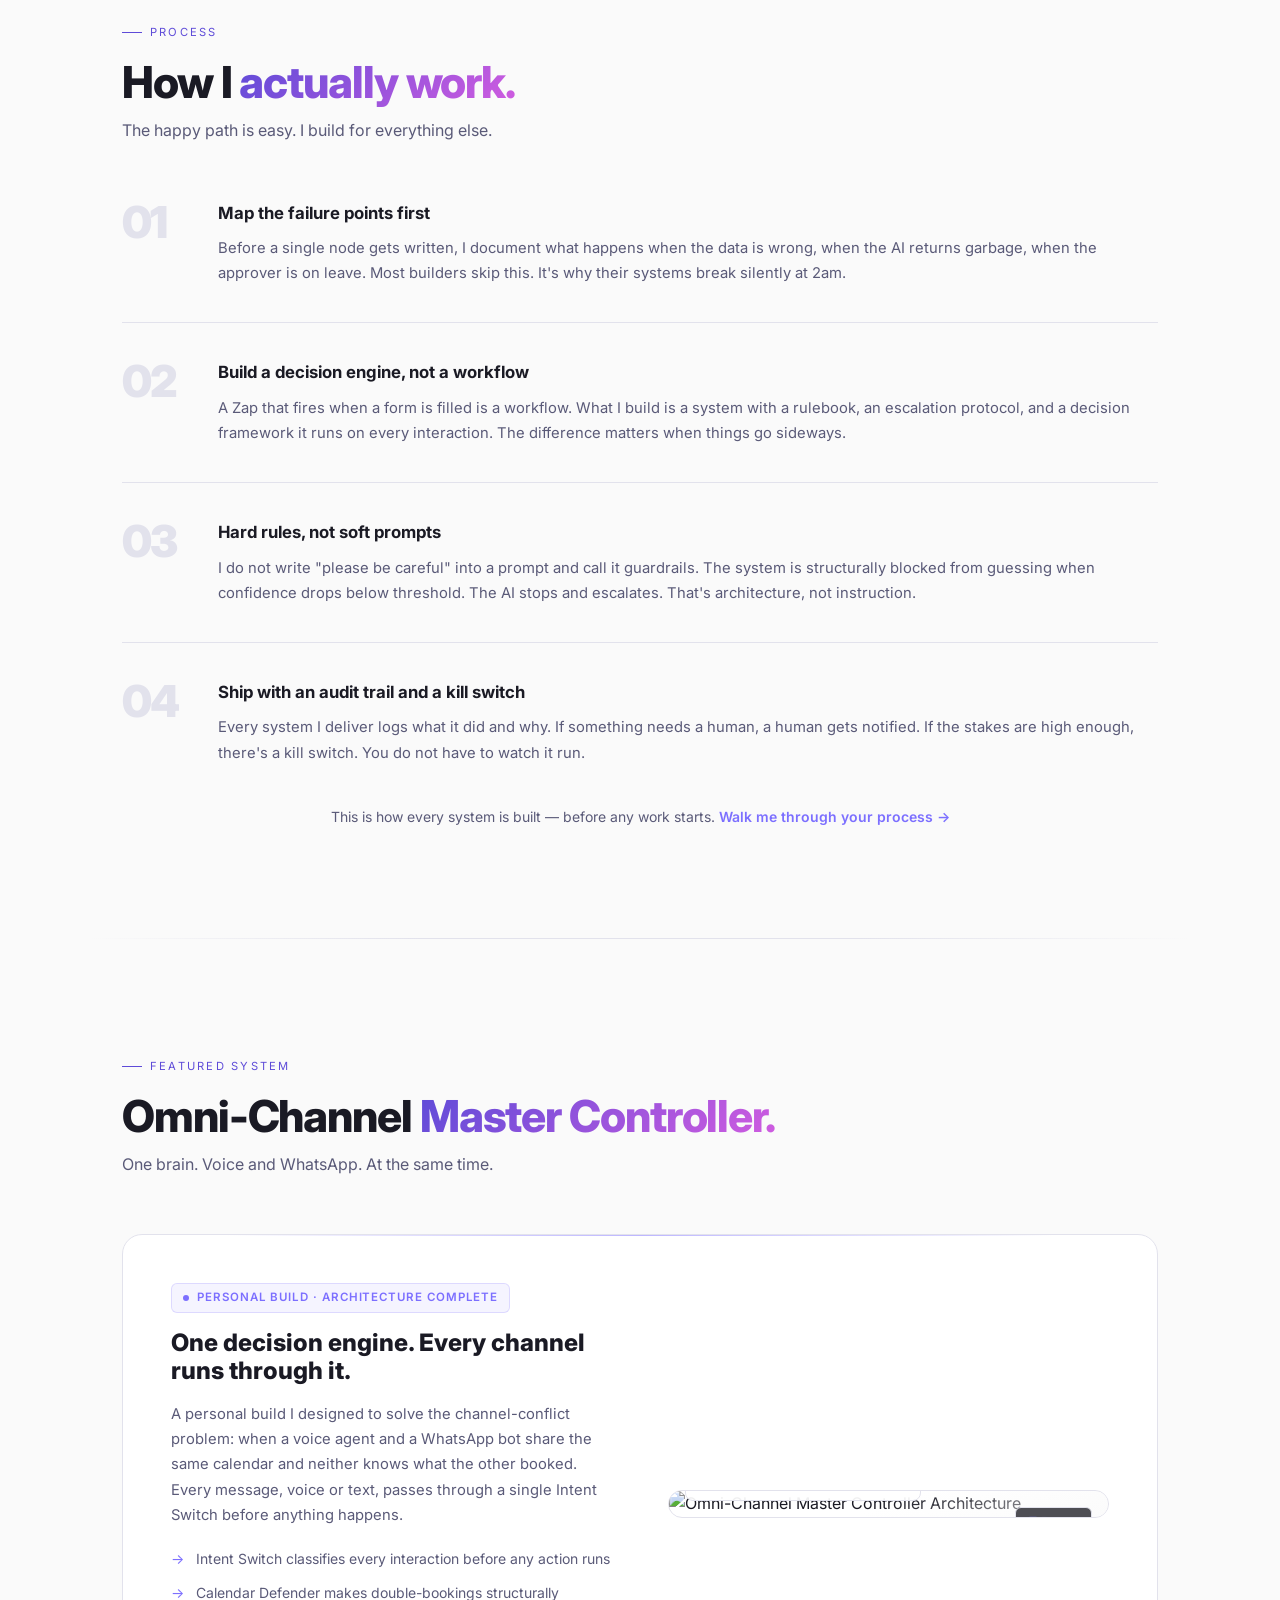
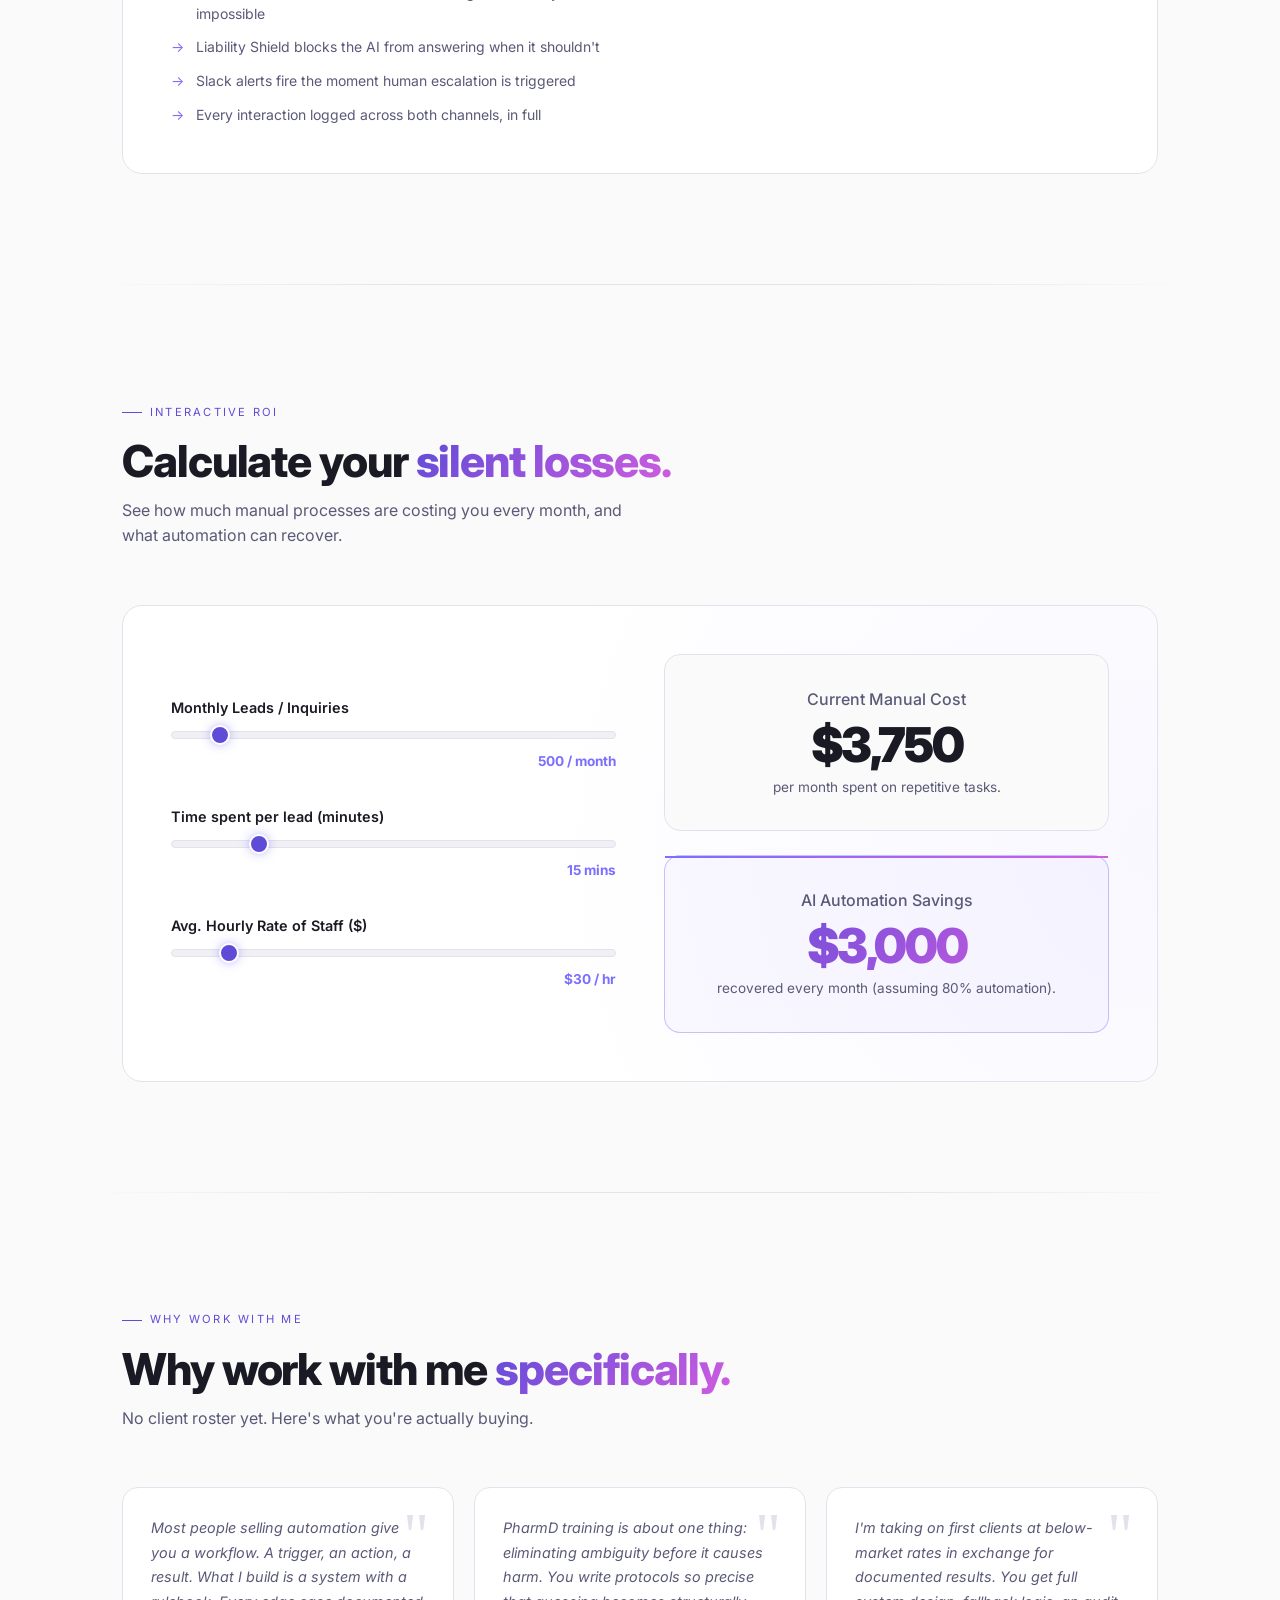
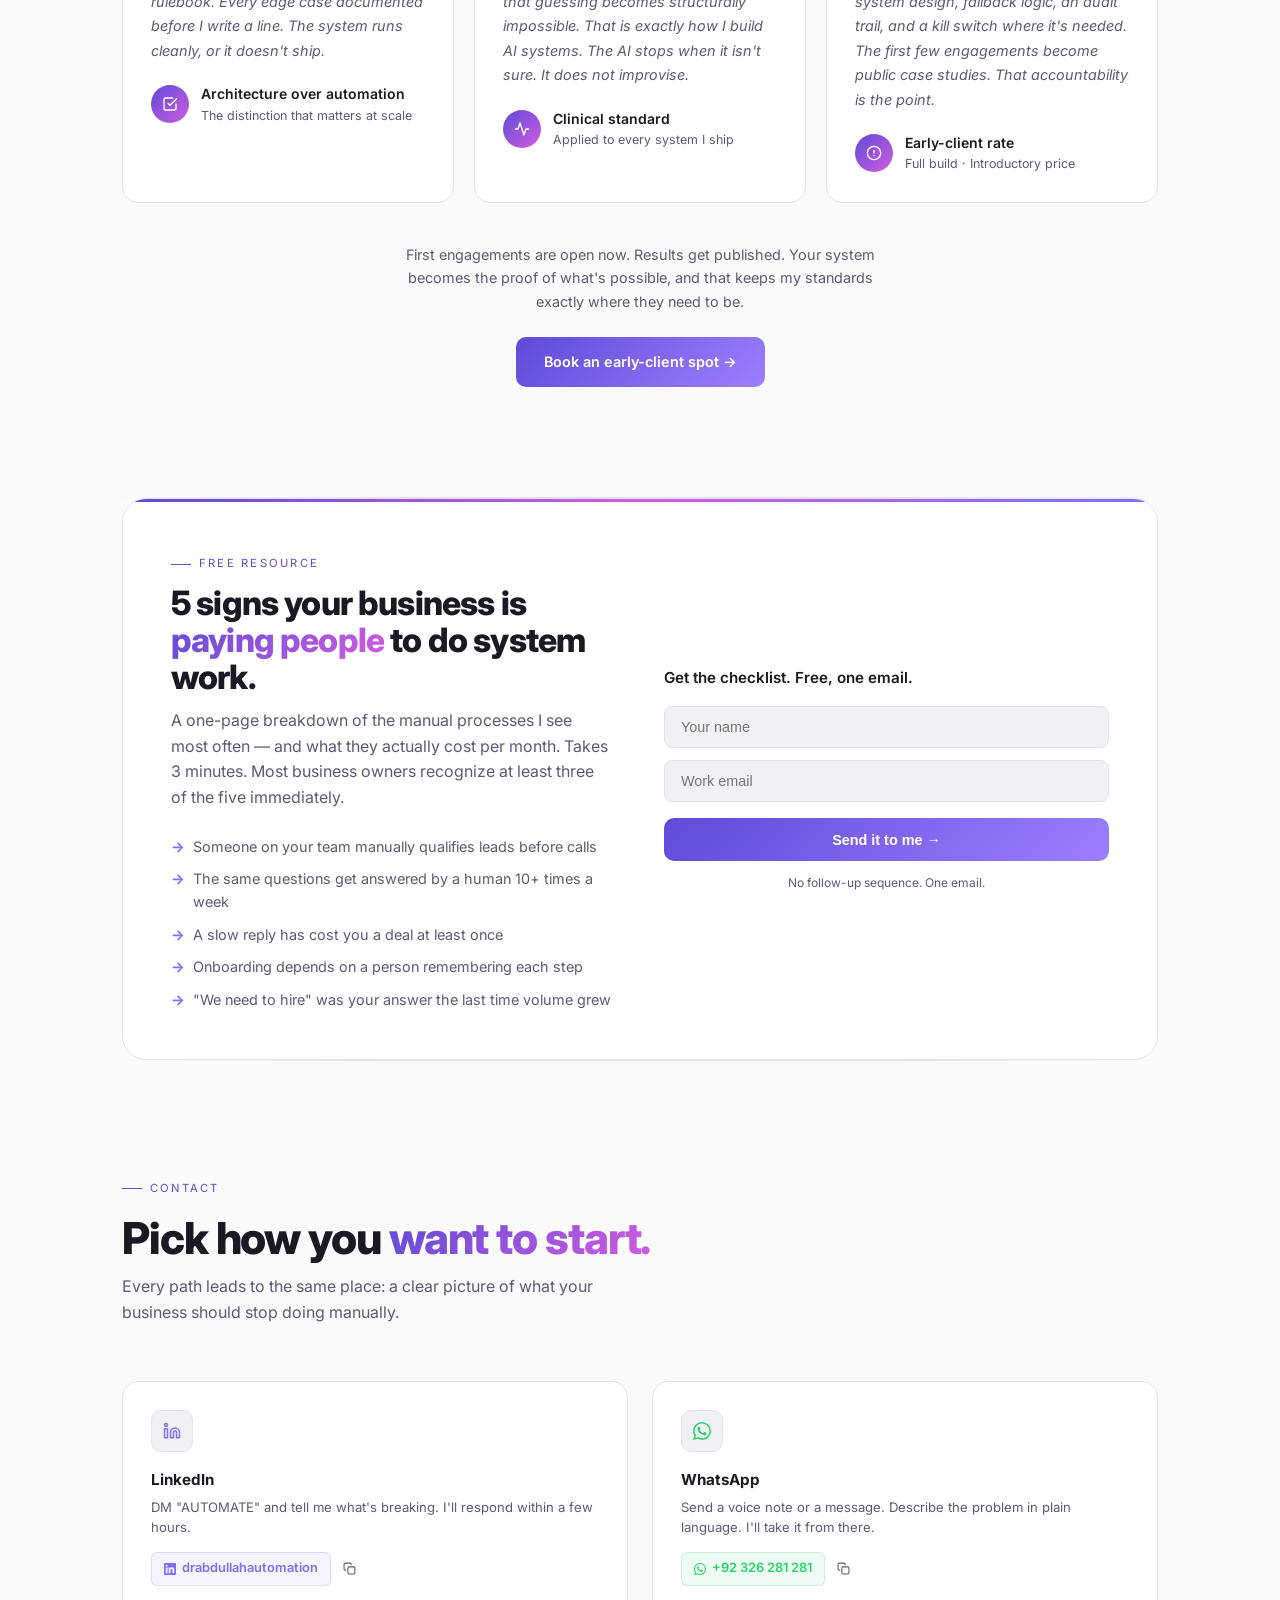
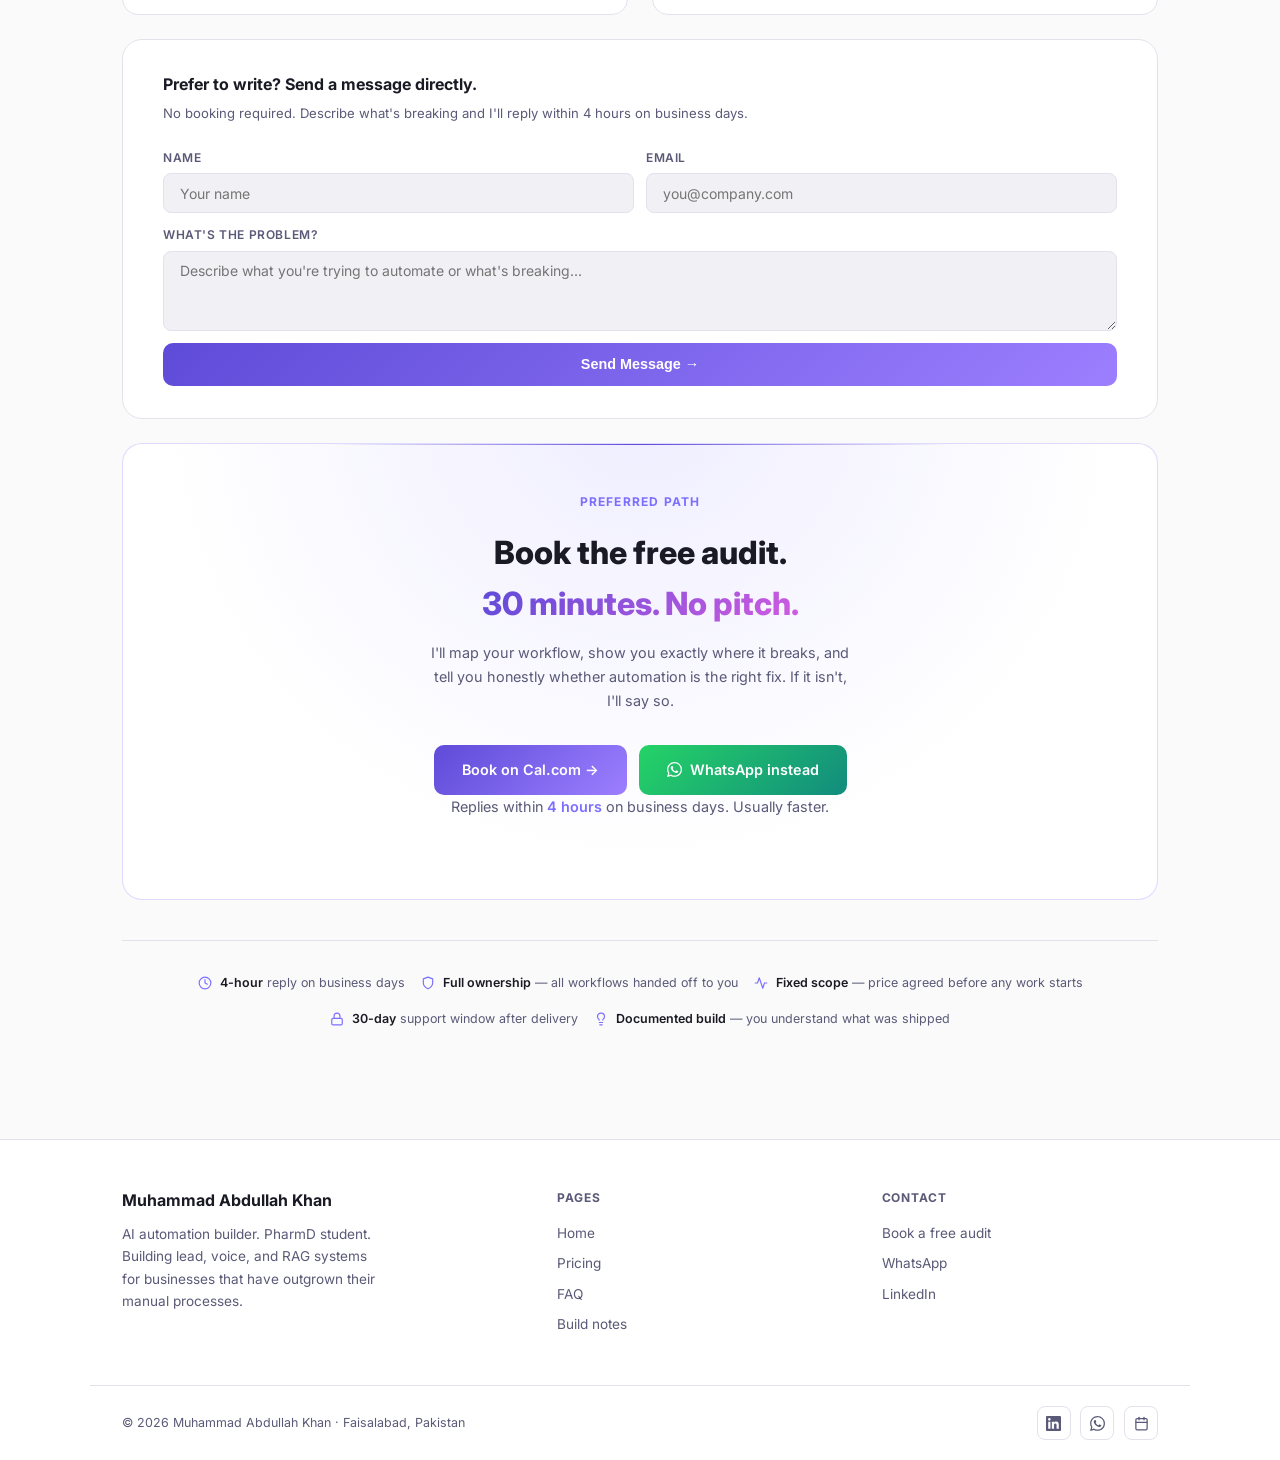
==== commit 82391dcc: "chore: portfolio cleanup, perf, a11y, and shared tokens Phase 1 - bugs & weight: - Remove broken <vi" ====
--- a/index.html
+++ b/index.html
@@ -3,6 +3,9 @@
 <head>
   <meta charset="UTF-8" />
   <meta name="viewport" content="width=device-width, initial-scale=1.0" />
+  <meta name="author" content="Muhammad Abdullah Khan" />
+  <meta name="theme-color" content="#7c6fff" media="(prefers-color-scheme: dark)" />
+  <meta name="theme-color" content="#5e4bd8" media="(prefers-color-scheme: light)" />
   <title>Muhammad Abdullah Khan — AI Automation Builder</title>
   <meta name="description" content="Muhammad Abdullah Khan builds Lead Automation, Voice AI, and RAG systems for businesses that can't afford one more manual process. Free 30-min audit." />
   <meta property="og:title" content="Muhammad Abdullah Khan — AI Automation Builder" />
@@ -18,11 +21,12 @@
   <link rel="icon" href="/favicon.svg" type="image/svg+xml" />
   <link rel="preconnect" href="https://fonts.googleapis.com">
   <link href="https://fonts.googleapis.com/css2?family=Inter:wght@400;500;600;700;800;900&display=swap" rel="stylesheet">
+  <link rel="stylesheet" href="assets/styles.css">
   <style media="print">
     @page { margin: 1.5cm; }
     body { background: #fff !important; color: #111 !important; font-size: 11pt; }
     nav, .mobile-menu, .chatbot-widget, .back-top, .sticky-bar, .read-progress,
-    .bg-glow, .hero-video-bg, .scroll-indicator, .outcome-strip, .lightbox,
+    .bg-glow, .hero-video-bg, .scroll-indicator, .lightbox,
     .hero-ctas .btn-wa, .hero-ctas .btn-outline, footer .footer-socials { display: none !important; }
     h1, h2, h3 { color: #111 !important; page-break-after: avoid; }
     section { padding: 1.5cm 0 !important; max-width: 100% !important; page-break-inside: avoid; }
@@ -59,17 +63,8 @@
   </script>
   <style>
     *, *::before, *::after { box-sizing: border-box; margin: 0; padding: 0; }
-    :root {
-      --bg: #05050d; --bg2: #0d0d18; --bg3: #151520;
-      --accent: #7c6fff; --accent2: #b39dff; --accent3: #e879f9;
-      --text: #eeeeff; --muted: #777799; --border: #1e1e30;
-      --nav-h: 60px;
-    }
-    html[data-theme="light"] {
-      --bg: #fafafa; --bg2: #ffffff; --bg3: #f0f0f5;
-      --accent: #5e4bd8; --accent2: #7c6fff; --accent3: #d15ce0;
-      --text: #1a1a24; --muted: #6a6a8a; --border: #e2e2ec;
-    }
+    /* Tokens live in assets/styles.css */
+    /* Light theme tokens live in assets/styles.css */
     html { scroll-behavior: smooth; transition: background 0.4s, color 0.4s; }
     body { background: var(--bg); color: var(--text); font-family: 'Inter', system-ui, sans-serif; line-height: 1.6; overflow-x: hidden; transition: background 0.4s, color 0.4s; }
 
@@ -147,13 +142,17 @@
       position: fixed; top: var(--nav-h); left: 0; right: 0; z-index: 199;
       background: rgba(5,5,13,.97); backdrop-filter: blur(20px);
       border-bottom: 1px solid var(--border);
-      padding: 0 2rem; max-height: 0; overflow: hidden;
+      padding: 0 2rem; max-height: 0; overflow-y: auto; overflow-x: hidden;
       transition: max-height .4s cubic-bezier(.16,1,.3,1), padding .4s;
       display: flex; flex-direction: column; gap: 0;
     }
-    .mobile-menu.open { max-height: 400px; padding: 1.5rem 2rem; gap: 1.25rem; }
+    .mobile-menu.open { max-height: calc(100vh - var(--nav-h)); padding: 1.5rem 2rem 2rem; gap: 1.1rem; }
     .mobile-menu a { color: var(--muted); text-decoration: none; font-size: 1rem; font-weight: 500; transition: color .2s; }
     .mobile-menu a:hover { color: var(--text); }
+    .mobile-theme-row { display: flex; align-items: center; justify-content: space-between; padding-top: .5rem; border-top: 1px solid var(--border); margin-top: .25rem; }
+    .mobile-theme-row span { font-size: .82rem; color: var(--muted); }
+    .mobile-theme-btn { display: flex; align-items: center; gap: .5rem; background: var(--bg3); border: 1px solid var(--border); border-radius: 8px; padding: .4rem .85rem; color: var(--muted); font-size: .82rem; font-weight: 500; cursor: pointer; transition: border-color .2s, color .2s; }
+    .mobile-theme-btn:hover { border-color: var(--accent2); color: var(--accent2); }
 
     /* ── HERO ── */
     .hero-wrapper { position: relative; min-height: 100vh; overflow: hidden; }
@@ -196,25 +195,6 @@
     .section-sub { color: var(--muted); margin-top: .75rem; max-width: 520px; font-size: 1rem; }
     .divider { max-width: 1100px; margin: 0 auto; height: 1px; background: linear-gradient(90deg, transparent, var(--border) 30%, var(--border) 70%, transparent); }
 
-    /* ── OUTCOME STRIP ── */
-    .outcome-strip { border-top: 1px solid var(--border); border-bottom: 1px solid var(--border); background: var(--bg2); overflow: hidden; position: relative; z-index: 1; padding: .9rem 0; display: flex; flex-direction: column; gap: .6rem; }
-    .outcome-strip::before, .outcome-strip::after { content: ''; position: absolute; top: 0; bottom: 0; width: 100px; z-index: 2; pointer-events: none; }
-    .outcome-strip::before { left: 0; background: linear-gradient(to right, var(--bg2), transparent); }
-    .outcome-strip::after { right: 0; background: linear-gradient(to left, var(--bg2), transparent); }
-    .outcome-row { display: flex; align-items: center; gap: .75rem; white-space: nowrap; }
-    .outcome-row-1 { animation: marquee-fwd 35s linear infinite; }
-    .outcome-row-2 { animation: marquee-rev 40s linear infinite; }
-    .outcome-strip:hover .outcome-row { animation-play-state: paused; }
-    @keyframes marquee-fwd { from { transform: translateX(0); } to { transform: translateX(-50%); } }
-    @keyframes marquee-rev { from { transform: translateX(-50%); } to { transform: translateX(0); } }
-    .outcome-pill { display: inline-flex; align-items: center; gap: .5rem; padding: .35rem 1rem; border-radius: 999px; border: 1px solid var(--border); background: var(--bg3); color: var(--muted); font-size: .78rem; font-weight: 500; flex-shrink: 0; transition: border-color .2s, color .2s; cursor: default; }
-    .outcome-pill:hover { border-color: rgba(124,111,255,.4); color: var(--text); }
-    .outcome-pill .op-icon { width: 6px; height: 6px; border-radius: 50%; flex-shrink: 0; }
-    .op-green { background: #4ade80; box-shadow: 0 0 6px rgba(74,222,128,.6); }
-    .op-purple { background: var(--accent2); box-shadow: 0 0 6px rgba(179,157,255,.5); }
-    .op-pink { background: var(--accent3); box-shadow: 0 0 6px rgba(232,121,249,.4); }
-    html[data-theme="light"] .outcome-strip::before { background: linear-gradient(to right, #ffffff, transparent); }
-    html[data-theme="light"] .outcome-strip::after { background: linear-gradient(to left, #ffffff, transparent); }
 
     /* ── ABOUT ── */
     .about-grid { display: grid; grid-template-columns: 240px 1fr 1fr; gap: 3rem; align-items: start; }
@@ -296,7 +276,7 @@
 
     /* ── CONTACT ── */
     .contact-section-wrap { position: relative; overflow: hidden; }
-    .contact-bg { position: absolute; inset: 0; background: url('files/Abstract_dark_background_202604121155.png') center/cover no-repeat; opacity: .06; pointer-events: none; }
+    .contact-bg { position: absolute; inset: 0; background: radial-gradient(ellipse at center, rgba(124,111,255,.08) 0%, transparent 70%); pointer-events: none; }
     .contact-inner { position: relative; z-index: 1; }
     .contact-cards { display: grid; grid-template-columns: 1fr 1fr; gap: 1.5rem; margin-bottom: 1.5rem; }
     .contact-card { background: var(--bg2); border: 1px solid var(--border); border-radius: 16px; padding: 1.75rem; transition: border-color .25s, transform .25s; }
@@ -352,10 +332,7 @@
     /* ── REDUCED MOTION ── */
     @media (prefers-reduced-motion: reduce) {
       .reveal { opacity: 1 !important; transform: none !important; transition: none !important; }
-      .outcome-row-1, .outcome-row-2 { animation: none !important; }
-      .bg-glow { animation: none !important; }
-      .hero-label .dot { animation: none !important; }
-      .gradient-text { animation: none !important; }
+      .bg-glow, .hero-label .dot, .gradient-text { animation: none !important; }
       html { scroll-behavior: auto !important; }
     }
 
@@ -510,7 +487,7 @@
 
 <!-- LIGHTBOX -->
 <div class="lightbox" id="lightbox" role="dialog" aria-modal="true">
-  <img id="lightboxImg" src="" alt="System Architecture" />
+  <img id="lightboxImg" src="" alt="System Architecture" loading="lazy" />
   <button class="lightbox-close" id="lightboxClose" aria-label="Close">✕</button>
 </div>
 
@@ -558,6 +535,14 @@
   <a href="faq.html" class="mobile-link">FAQ</a>
   <a href="notes.html" class="mobile-link">Notes</a>
   <a href="#contact" class="mobile-link" style="color:var(--accent2);font-weight:600;">Book Free Audit →</a>
+  <div class="mobile-theme-row">
+    <span>Appearance</span>
+    <button class="mobile-theme-btn" id="mobileThemeToggle" aria-label="Toggle theme">
+      <svg id="mobileMoonIcon" width="15" height="15" viewBox="0 0 24 24" fill="none" stroke="currentColor" stroke-width="2" stroke-linecap="round" stroke-linejoin="round"><path d="M21 12.79A9 9 0 1 1 11.21 3 7 7 0 0 0 21 12.79z"/></svg>
+      <svg id="mobileSunIcon" width="15" height="15" viewBox="0 0 24 24" fill="none" stroke="currentColor" stroke-width="2" stroke-linecap="round" stroke-linejoin="round" style="display:none"><circle cx="12" cy="12" r="5"/><line x1="12" y1="1" x2="12" y2="3"/><line x1="12" y1="21" x2="12" y2="23"/><line x1="4.22" y1="4.22" x2="5.64" y2="5.64"/><line x1="18.36" y1="18.36" x2="19.78" y2="19.78"/><line x1="1" y1="12" x2="3" y2="12"/><line x1="21" y1="12" x2="23" y2="12"/><line x1="4.22" y1="19.78" x2="5.64" y2="18.36"/><line x1="18.36" y1="5.64" x2="19.78" y2="4.22"/></svg>
+      <span id="mobileThemeLabel">Dark</span>
+    </button>
+  </div>
 </div>
 
 <!-- HERO -->
@@ -591,49 +576,6 @@
   </section>
 </div>
 
-<!-- OUTCOME STRIP -->
-<div class="outcome-strip" aria-hidden="true">
-  <!-- Row 1: forward -->
-  <div class="outcome-row outcome-row-1">
-    <span class="outcome-pill"><span class="op-icon op-green"></span>Lead replied in under 60 seconds</span>
-    <span class="outcome-pill"><span class="op-icon op-purple"></span>No more manually sorting your inbox</span>
-    <span class="outcome-pill"><span class="op-icon op-green"></span>Bookings that happen while you sleep</span>
-    <span class="outcome-pill"><span class="op-icon op-pink"></span>AI that knows when to stop and escalate</span>
-    <span class="outcome-pill"><span class="op-icon op-purple"></span>Every interaction logged automatically</span>
-    <span class="outcome-pill"><span class="op-icon op-green"></span>Follow-ups that never fall through</span>
-    <span class="outcome-pill"><span class="op-icon op-pink"></span>One system. Every channel.</span>
-    <span class="outcome-pill"><span class="op-icon op-purple"></span>Your SOP turned into a live AI agent</span>
-    <!-- duplicate -->
-    <span class="outcome-pill"><span class="op-icon op-green"></span>Lead replied in under 60 seconds</span>
-    <span class="outcome-pill"><span class="op-icon op-purple"></span>No more manually sorting your inbox</span>
-    <span class="outcome-pill"><span class="op-icon op-green"></span>Bookings that happen while you sleep</span>
-    <span class="outcome-pill"><span class="op-icon op-pink"></span>AI that knows when to stop and escalate</span>
-    <span class="outcome-pill"><span class="op-icon op-purple"></span>Every interaction logged automatically</span>
-    <span class="outcome-pill"><span class="op-icon op-green"></span>Follow-ups that never fall through</span>
-    <span class="outcome-pill"><span class="op-icon op-pink"></span>One system. Every channel.</span>
-    <span class="outcome-pill"><span class="op-icon op-purple"></span>Your SOP turned into a live AI agent</span>
-  </div>
-  <!-- Row 2: reverse -->
-  <div class="outcome-row outcome-row-2">
-    <span class="outcome-pill"><span class="op-icon op-pink"></span>Stop hiring to handle volume</span>
-    <span class="outcome-pill"><span class="op-icon op-green"></span>Qualify leads before a human sees them</span>
-    <span class="outcome-pill"><span class="op-icon op-purple"></span>Voice agent answers calls 24/7</span>
-    <span class="outcome-pill"><span class="op-icon op-green"></span>No silent failures at 2am</span>
-    <span class="outcome-pill"><span class="op-icon op-pink"></span>Full ownership — you keep everything</span>
-    <span class="outcome-pill"><span class="op-icon op-purple"></span>Fixed price agreed before work starts</span>
-    <span class="outcome-pill"><span class="op-icon op-green"></span>WhatsApp intake on autopilot</span>
-    <span class="outcome-pill"><span class="op-icon op-pink"></span>Documents answered in seconds, not days</span>
-    <!-- duplicate -->
-    <span class="outcome-pill"><span class="op-icon op-pink"></span>Stop hiring to handle volume</span>
-    <span class="outcome-pill"><span class="op-icon op-green"></span>Qualify leads before a human sees them</span>
-    <span class="outcome-pill"><span class="op-icon op-purple"></span>Voice agent answers calls 24/7</span>
-    <span class="outcome-pill"><span class="op-icon op-green"></span>No silent failures at 2am</span>
-    <span class="outcome-pill"><span class="op-icon op-pink"></span>Full ownership — you keep everything</span>
-    <span class="outcome-pill"><span class="op-icon op-purple"></span>Fixed price agreed before work starts</span>
-    <span class="outcome-pill"><span class="op-icon op-green"></span>WhatsApp intake on autopilot</span>
-    <span class="outcome-pill"><span class="op-icon op-pink"></span>Documents answered in seconds, not days</span>
-  </div>
-</div>
 
 <div class="divider"></div>
 
@@ -905,6 +847,7 @@
         <p style="font-weight:600;color:var(--accent2);margin-bottom:.4rem;">Check your inbox.</p>
         <p style="font-size:.85rem;color:var(--muted);">It's on its way. If nothing shows up in 5 minutes, check spam or DM me on WhatsApp.</p>
       </div>
+      <div id="lmError" role="alert" style="display:none;margin-top:.75rem;padding:.75rem 1rem;background:rgba(239,68,68,.08);border:1px solid rgba(239,68,68,.4);border-radius:8px;color:#fca5a5;font-size:.85rem;text-align:center;"></div>
       <p style="font-size:.75rem;color:var(--muted);margin-top:.75rem;text-align:center;">No follow-up sequence. One email.</p>
     </div>
   </div>
@@ -981,6 +924,7 @@
         <p>Message received.</p>
         <p>I'll reply to your email within 4 hours on business days. Check spam if nothing arrives.</p>
       </div>
+      <div id="icError" role="alert" style="display:none;margin-top:.75rem;padding:.75rem 1rem;background:rgba(239,68,68,.08);border:1px solid rgba(239,68,68,.4);border-radius:8px;color:#fca5a5;font-size:.85rem;text-align:center;"></div>
     </div>
 
     <div class="contact-book reveal reveal-delay-3" id="contact-book">
@@ -1105,10 +1049,20 @@
   const themeToggle = document.getElementById('themeToggle');
   const moonIcon = document.getElementById('moonIcon');
   const sunIcon = document.getElementById('sunIcon');
-  
+  const mobileMoonIcon = document.getElementById('mobileMoonIcon');
+  const mobileSunIcon = document.getElementById('mobileSunIcon');
+  const mobileThemeLabel = document.getElementById('mobileThemeLabel');
+
   function updateIcons(isLight) {
-    if (isLight) { moonIcon.style.display = 'none'; sunIcon.style.display = 'block'; }
-    else { moonIcon.style.display = 'block'; sunIcon.style.display = 'none'; }
+    if (isLight) {
+      moonIcon.style.display = 'none'; sunIcon.style.display = 'block';
+      mobileMoonIcon.style.display = 'none'; mobileSunIcon.style.display = 'block';
+      if (mobileThemeLabel) mobileThemeLabel.textContent = 'Light';
+    } else {
+      moonIcon.style.display = 'block'; sunIcon.style.display = 'none';
+      mobileMoonIcon.style.display = 'block'; mobileSunIcon.style.display = 'none';
+      if (mobileThemeLabel) mobileThemeLabel.textContent = 'Dark';
+    }
   }
 
   // Init theme: respect saved preference, fallback to OS preference
@@ -1122,6 +1076,20 @@
   }
 
   themeToggle.addEventListener('click', () => {
+    const isLight = document.documentElement.getAttribute('data-theme') === 'light';
+    if (isLight) {
+      document.documentElement.removeAttribute('data-theme');
+      localStorage.setItem('theme', 'dark');
+      updateIcons(false);
+    } else {
+      document.documentElement.setAttribute('data-theme', 'light');
+      localStorage.setItem('theme', 'light');
+      updateIcons(true);
+    }
+  });
+
+  // Mobile theme toggle — same logic, keeps both in sync
+  document.getElementById('mobileThemeToggle').addEventListener('click', () => {
     const isLight = document.documentElement.getAttribute('data-theme') === 'light';
     if (isLight) {
       document.documentElement.removeAttribute('data-theme');
@@ -1307,7 +1275,7 @@
   }, { passive: true });
   backTop.addEventListener('click', () => window.scrollTo({ top: 0, behavior: 'smooth' }));
 
-  // ── AI CHATBOT LOGIC (GPT-4o mini via /api/chat) ──
+  // ── AI CHATBOT LOGIC (keyword-based) ──
   const chatbotBtn = document.getElementById('chatbotBtn');
   const chatbotWindow = document.getElementById('chatbotWindow');
   const chatbotClose = document.getElementById('chatbotClose');
@@ -1398,7 +1366,7 @@
     setTimeout(() => {
       removeTypingIndicator();
       const lower = text.toLowerCase();
-      let reply = "Good question — the best way to map that out specifically for your business is a quick call. 30 minutes, no pitch. <br><br><a href='https://cal.com/drabdullahautomation/30min' target='_blank' style='color:var(--accent2);font-weight:600;'>📅 Book Free Audit →</a>";
+      let reply = "I didn't catch that — but I can route you to a human. Pick whichever is easiest:<br><br><a href='https://cal.com/drabdullahautomation/30min' target='_blank' style='color:var(--accent2);font-weight:600;'>📅 Book a free 30-min audit →</a><br><a href='https://wa.me/92326281281' target='_blank' style='color:var(--accent2);font-weight:600;'>💬 WhatsApp +92 326 281281 →</a>";
 
       for (const item of knowledgeBase) {
         if (item.keywords.some(kw => lower.includes(kw))) {
@@ -1501,13 +1469,18 @@
     if (!name || !email) return;
 
     const btn = document.getElementById('lmSubmitBtn');
+    const errEl = document.getElementById('lmError');
     btn.disabled = true;
     btn.textContent = 'Sending...';
-
+    errEl.style.display = 'none';
+
+    const controller = new AbortController();
+    const timeoutId = setTimeout(() => controller.abort(), 15000);
     try {
       const res = await fetch('https://api.web3forms.com/submit', {
         method: 'POST',
         headers: { 'Content-Type': 'application/json', 'Accept': 'application/json' },
+        signal: controller.signal,
         body: JSON.stringify({
           access_key: 'bd0d37e4-179a-4f66-83b6-c0dcce38ecd7',
           subject: 'New checklist request — ' + name,
@@ -1524,9 +1497,15 @@
         throw new Error(data.message || 'Submission failed');
       }
     } catch (err) {
-      console.error('Web3Forms error:', err);
+      const isTimeout = err.name === 'AbortError';
+      errEl.textContent = isTimeout
+        ? 'That took too long. Please try again or DM me on WhatsApp.'
+        : 'Couldn’t send right now. Please try again or DM me on WhatsApp.';
+      errEl.style.display = 'block';
       btn.disabled = false;
       btn.textContent = 'Send it to me →';
+    } finally {
+      clearTimeout(timeoutId);
     }
   }
 
@@ -1540,11 +1519,16 @@
       const message = document.getElementById('icMessage').value.trim();
       if (!name || !email || !message) return;
       const btn = document.getElementById('icSubmitBtn');
+      const errEl = document.getElementById('icError');
       btn.disabled = true; btn.textContent = 'Sending...';
+      errEl.style.display = 'none';
+      const controller = new AbortController();
+      const timeoutId = setTimeout(() => controller.abort(), 15000);
       try {
         const res = await fetch('https://api.web3forms.com/submit', {
           method: 'POST',
           headers: { 'Content-Type': 'application/json', 'Accept': 'application/json' },
+          signal: controller.signal,
           body: JSON.stringify({
             access_key: 'bd0d37e4-179a-4f66-83b6-c0dcce38ecd7',
             subject: 'New message from ' + name + ' (homepage form)',
@@ -1558,8 +1542,14 @@
           document.getElementById('icSuccess').style.display = 'block';
         } else { throw new Error(data.message); }
       } catch (err) {
-        console.error('Form error:', err);
+        const isTimeout = err.name === 'AbortError';
+        errEl.textContent = isTimeout
+          ? 'That took too long. Please try again or WhatsApp +92326281281.'
+          : 'Couldn’t send right now. Please try again or WhatsApp +92326281281.';
+        errEl.style.display = 'block';
         btn.disabled = false; btn.textContent = 'Send Message →';
+      } finally {
+        clearTimeout(timeoutId);
       }
     });
   }
--- a/assets/styles.css
+++ b/assets/styles.css
@@ -0,0 +1,38 @@
+/* Shared design tokens & global a11y rules — single source of truth.
+   Edit token values here; every page picks them up. */
+
+:root {
+  --bg: #05050d;
+  --bg2: #0d0d18;
+  --bg3: #151520;
+  --accent: #7c6fff;
+  --accent2: #b39dff;
+  --accent3: #e879f9;
+  --text: #eeeeff;
+  --muted: #777799;
+  --border: #1e1e30;
+  --nav-h: 60px;
+}
+
+html[data-theme="light"] {
+  --bg: #fafafa;
+  --bg2: #ffffff;
+  --bg3: #f0f0f5;
+  --accent: #5e4bd8;
+  --accent2: #7c6fff;
+  --accent3: #d15ce0;
+  --text: #1a1a24;
+  --muted: #5a5a78;
+  --border: #e2e2ec;
+}
+
+a:focus-visible,
+button:focus-visible,
+input:focus-visible,
+select:focus-visible,
+textarea:focus-visible,
+[tabindex]:focus-visible {
+  outline: 2px solid var(--accent);
+  outline-offset: 2px;
+  border-radius: 4px;
+}
